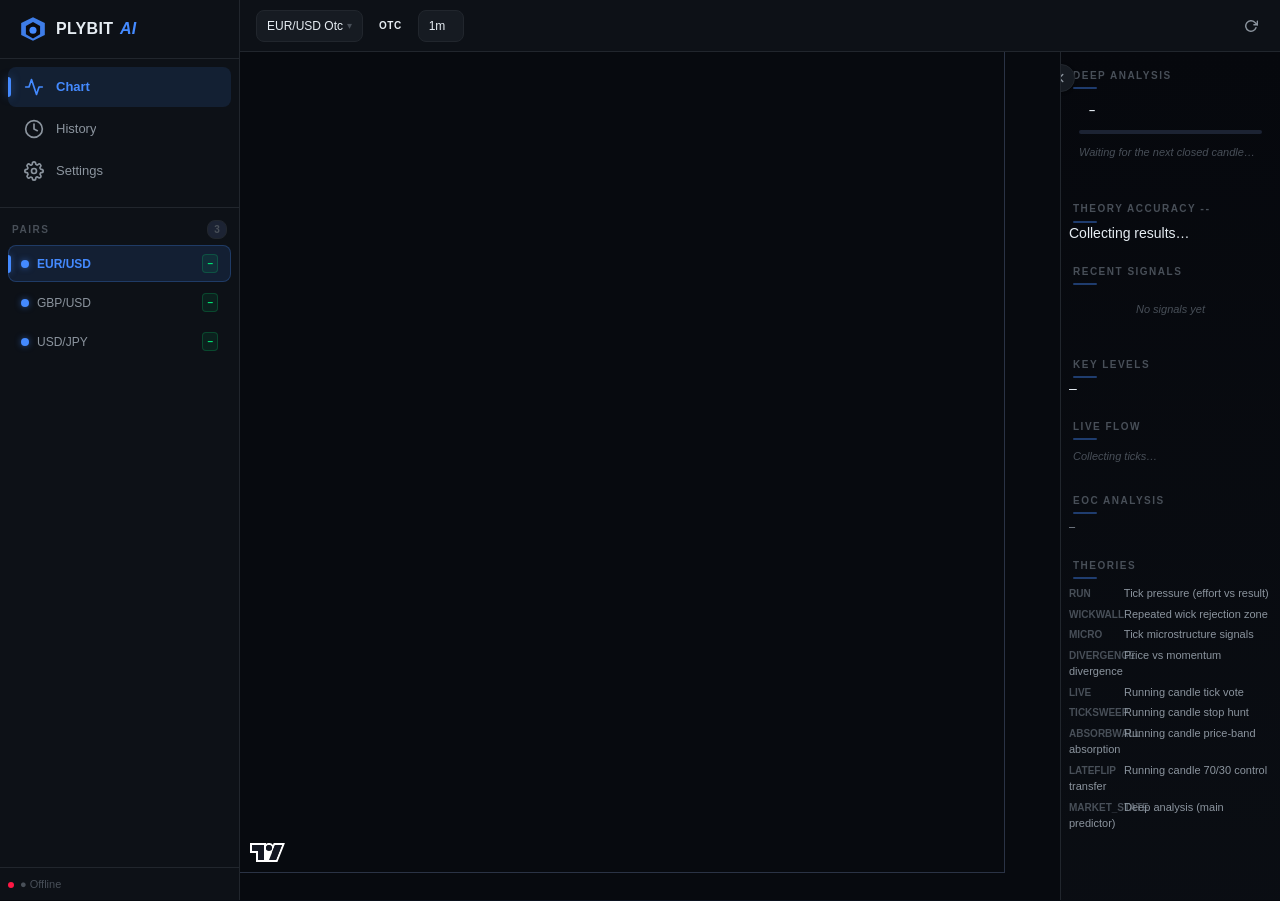
==== static/index.html @ 23d0d3b0 "Add frontend session token input — no more Railway redeploy to refresh token Operator can now paste " ====
<!DOCTYPE html>
<html lang="en">
<head>
  <meta charset="UTF-8" />
  <meta name="viewport" content="width=device-width, initial-scale=1.0, maximum-scale=1.0, user-scalable=no" />
  <title>Plybit AI — Live OTC Signals</title>
  <link rel="icon" href="data:image/svg+xml,%3Csvg xmlns='http://www.w3.org/2000/svg' viewBox='0 0 32 32'%3E%3Crect width='32' height='32' rx='6' fill='%230d1117'/%3E%3Crect x='8' y='14' width='4' height='12' fill='%2300e676'/%3E%3Cline x1='10' y1='6' x2='10' y2='14' stroke='%2300e676' stroke-width='2'/%3E%3Crect x='20' y='8' width='4' height='10' fill='%23ff1744'/%3E%3Cline x1='22' y1='4' x2='22' y2='24' stroke='%23ff1744' stroke-width='2'/%3E%3C/svg%3E" />
  <link rel="stylesheet" href="style.css" />
</head>
<body>
  <div id="app">

    <!-- ═══ SIDEBAR — Desktop navigation + pair list (≥768px) ════════════════
         On mobile (<768px) hidden, opens as drawer via #sidebar-toggle. -->
    <aside id="sidebar">
      <div class="sidebar-brand">
        <svg width="26" height="26" viewBox="0 0 22 22" fill="none">
          <polygon points="11,1 21,6 21,16 11,21 1,16 1,6" fill="#448aff" opacity="0.9"/>
          <polygon points="11,5 17,8.5 17,15.5 11,19 5,15.5 5,8.5" fill="#0a0a0f"/>
          <circle cx="11" cy="12" r="3" fill="#448aff"/>
        </svg>
        <span class="sidebar-brand-text">PLYBIT <em>AI</em></span>
      </div>

      <nav class="sidebar-nav">
        <button type="button" class="nav-item active" data-page="chart">
          <svg class="nav-icon" viewBox="0 0 24 24" fill="none" stroke="currentColor" stroke-width="2" stroke-linecap="round" stroke-linejoin="round"><polyline points="22 12 18 12 15 21 9 3 6 12 2 12"/></svg>
          <span class="nav-label">Chart</span>
        </button>
        <button type="button" class="nav-item" data-page="history">
          <svg class="nav-icon" viewBox="0 0 24 24" fill="none" stroke="currentColor" stroke-width="2" stroke-linecap="round" stroke-linejoin="round"><circle cx="12" cy="12" r="10"/><polyline points="12 6 12 12 16 14"/></svg>
          <span class="nav-label">History</span>
        </button>
        <button type="button" class="nav-item" data-page="settings">
          <svg class="nav-icon" viewBox="0 0 24 24" fill="none" stroke="currentColor" stroke-width="2" stroke-linecap="round" stroke-linejoin="round"><circle cx="12" cy="12" r="3"/><path d="M19.4 15a1.65 1.65 0 00.33 1.82l.06.06a2 2 0 010 2.83 2 2 0 01-2.83 0l-.06-.06a1.65 1.65 0 00-1.82-.33 1.65 1.65 0 00-1 1.51V21a2 2 0 01-4 0v-.09A1.65 1.65 0 009 19.4a1.65 1.65 0 00-1.82.33l-.06.06a2 2 0 01-2.83-2.83l.06-.06A1.65 1.65 0 004.68 15a1.65 1.65 0 00-1.51-1H3a2 2 0 010-4h.09A1.65 1.65 0 004.6 9a1.65 1.65 0 00-.33-1.82l-.06-.06a2 2 0 012.83-2.83l.06.06A1.65 1.65 0 009 4.68a1.65 1.65 0 001-1.51V3a2 2 0 014 0v.09a1.65 1.65 0 001 1.51 1.65 1.65 0 001.82-.33l.06-.06a2 2 0 012.83 2.83l-.06.06A1.65 1.65 0 0019.32 9a1.65 1.65 0 001.51 1H21a2 2 0 010 4h-.09a1.65 1.65 0 00-1.51 1z"/></svg>
          <span class="nav-label">Settings</span>
        </button>
      </nav>

      <!-- Pair list — always visible in sidebar (desktop) / drawer (mobile) -->
      <div class="sidebar-pairs">
        <div class="sidebar-pairs-head">
          <span class="panel-title">Pairs</span>
          <span id="sidebar-pairs-count" class="sidebar-pairs-count">–</span>
        </div>
        <div id="sidebar-pair-list" class="sidebar-pair-list">
          <div class="sidebar-pair-empty">Loading…</div>
        </div>
      </div>

      <div class="sidebar-footer">
        <div id="status" class="status disconnected">● Connecting</div>
      </div>
    </aside>

    <!-- ═══ SIDEBAR BACKDROP (mobile overlay) ═══════════════════════════════ -->
    <div id="sidebar-backdrop" class="hidden"></div>

    <!-- ═══ MAIN WRAPPER ═══════════════════════════════════════════════════ -->
    <div id="main-wrapper">

      <!-- ── Top Bar ──────────────────────────────────────────────────── -->
      <header id="topbar">
        <div class="topbar-left">
          <button type="button" id="sidebar-toggle" class="sidebar-toggle" title="Menu">
            <svg width="20" height="20" viewBox="0 0 24 24" fill="none" stroke="currentColor" stroke-width="2.5" stroke-linecap="round"><line x1="3" y1="6" x2="21" y2="6"/><line x1="3" y1="12" x2="21" y2="12"/><line x1="3" y1="18" x2="21" y2="18"/></svg>
          </button>

          <button type="button" id="pair-btn" class="ctrl-select pair-btn" title="Select trading pair">
            <span id="pair-btn-label">Loading…</span>
            <span class="pair-caret">▾</span>
          </button>
          <span id="mkt-badge" class="mkt-badge hidden"></span>

          <select id="tf-select" class="ctrl-select tf-select" title="Candle timeframe">
            <option value="30">30s</option>
            <option value="60" selected>1m</option>
            <option value="300">5m</option>
            <option value="900">15m</option>
          </select>

          <span id="regime-badge" class="regime-badge hidden"></span>
        </div>

        <div class="topbar-center">
          <!-- Live price ticker — flashes green/red on each tick -->
          <div id="live-price-ticker" class="live-price-ticker hidden">
            <span id="ticker-pair" class="ticker-pair">–</span>
            <span id="ticker-price" class="ticker-price">–</span>
          </div>
        </div>

        <div class="topbar-right">
          <div id="accuracy-wrap" class="hidden topbar-accuracy">
            <span id="accuracy-label"></span>
          </div>
          <div id="header-stats">
            <button type="button" id="refresh-btn" class="topbar-btn" title="Refresh">
              <svg width="14" height="14" viewBox="0 0 24 24" fill="none" stroke="currentColor" stroke-width="2.5" stroke-linecap="round" stroke-linejoin="round"><polyline points="23 4 23 10 17 10"/><path d="M20.49 15a9 9 0 11-2.12-9.36L23 10"/></svg>
            </button>
          </div>
        </div>
      </header>

      <!-- ═══ PAGES CONTAINER ═══════════════════════════════════════════ -->
      <div id="pages">

        <!-- ═══ CHART PAGE (default) ═════════════════════════════════════ -->
        <div id="tab-advance" class="page">
          <!-- Signal Bar — prominent top-center -->
          <div id="signal-bar" class="hidden">
            <div id="signal-badge" class="signal-badge neutral">–</div>
            <span id="runconf-badge" class="runconf-badge hidden"></span>
            <div class="signal-meta">
              <div id="signal-score">–</div>
              <div class="conf-bar-wrap"><div id="signal-conf-bar" class="conf-bar"></div></div>
              <div id="signal-conf">–</div>
            </div>
            <div id="entry-timing" class="entry-timing hidden"></div>
            <div id="running-conf" class="running-conf hidden"></div>
          </div>

          <div id="accuracy-strip" class="hidden"></div>

          <!-- Main area: chart + side panel -->
          <div id="main">
            <div id="chart-wrap">
              <!-- Big countdown — large mono digits, top-left overlay -->
              <div id="chart-countdown" class="chart-countdown hidden">–</div>
              <div id="chart"></div>
              <div id="chart-loading" class="hidden">
                <div class="loading-spinner"></div>
                <div class="loading-text">Loading chart data…</div>
              </div>
              <div id="no-data" class="hidden">
                <div class="no-data-icon">⚠</div>
                <div class="no-data-text">No live data</div>
                <div class="no-data-sub" id="no-data-sub-text">This pair isn't streaming — select an OTC pair</div>
              </div>
              <div id="fatal-error" class="hidden">
                <div class="no-data-icon">⛔</div>
                <div class="no-data-text" id="fatal-error-text">Chart failed to load</div>
                <div class="no-data-sub" id="fatal-error-sub">Retrying…</div>
              </div>
            </div>

            <!-- Side panel — floating glass card on desktop, bottom sheet on mobile -->
            <aside id="side-panel">
              <div id="side-panel-toggle" class="side-panel-toggle" title="Toggle panel">
                <svg width="14" height="14" viewBox="0 0 24 24" fill="none" stroke="currentColor" stroke-width="2.5" stroke-linecap="round"><polyline points="9 18 15 12 9 6"/></svg>
              </div>

              <div class="panel-title">Deep Analysis</div>
              <div id="mstate-card" class="mstate-card">
                <div class="mstate-head">
                  <span id="mstate-chip" class="mstate-chip">–</span>
                  <span id="mstate-bias" class="mstate-bias"></span>
                </div>
                <div class="mstate-meter-track"><div id="mstate-meter" class="mstate-meter"></div></div>
                <ul id="mstate-evidence"><li class="empty">Waiting for the next closed candle…</li></ul>
                <div id="mstate-bars" class="mstate-bars"></div>
              </div>

              <div class="panel-title panel-title-gap">Theory Accuracy <span id="winrate-overall" class="wr-overall">--</span></div>
              <ul id="theory-stats"><li class="empty">Collecting results…</li></ul>

              <!-- Signal history mini-list — last 5 signals -->
              <div class="panel-title panel-title-gap">Recent Signals</div>
              <div id="signal-history-mini" class="signal-history-mini">
                <div class="mini-empty">No signals yet</div>
              </div>

              <div class="panel-title panel-title-gap">Key Levels</div>
              <ul id="key-levels-list"><li class="empty">–</li></ul>

              <div class="panel-title panel-title-gap">Live Flow</div>
              <div id="micro-wrap" class="micro-wrap hidden">
                <div class="micro-pressure-row">
                  <span id="micro-buy-pct" class="micro-buy">B 50%</span>
                  <div class="micro-bar-track">
                    <div id="micro-bar-fill" class="micro-bar-fill micro-bar-init"></div>
                  </div>
                  <span id="micro-sell-pct" class="micro-sell">S 50%</span>
                </div>
                <div id="micro-pressure" class="micro-tag">–</div>
                <div id="micro-fight"    class="micro-tag hidden">⚡ Fight Zone</div>
                <div id="micro-trap"     class="micro-tag hidden"></div>
                <div id="micro-zigzag"   class="micro-tag hidden"></div>
                <div id="micro-last-react" class="micro-tag hidden">–</div>
                <div id="micro-round"     class="micro-tag hidden">–</div>
                <div id="micro-reaction"  class="micro-tag hidden">–</div>
                <div class="micro-phases-row">
                  <span class="micro-phase-lbl">Early</span>
                  <span id="micro-phase-0" class="micro-phase">–</span>
                  <span class="micro-phase-lbl">Mid</span>
                  <span id="micro-phase-1" class="micro-phase">–</span>
                  <span class="micro-phase-lbl">Late</span>
                  <span id="micro-phase-2" class="micro-phase">–</span>
                </div>
                <div class="micro-hold-row">
                  <span class="micro-hold-lbl">Hold zone</span>
                  <span id="micro-hold-price">–</span>
                </div>
              </div>
              <div id="micro-forming" class="micro-forming">Collecting ticks…</div>

              <div class="panel-title panel-title-gap">EOC Analysis</div>
              <div id="eoc-summary" class="eoc-summary">–</div>
              <ul id="reasons-list"></ul>

              <div class="panel-title panel-title-gap">Theories</div>
              <ul id="theory-legend">
                <li><span class="t-num">RUN</span> Tick pressure (effort vs result)</li>
                <li><span class="t-num">WICKWALL</span> Repeated wick rejection zone</li>
                <li><span class="t-num">MICRO</span> Tick microstructure signals</li>
                <li><span class="t-num">DIVERGENCE</span> Price vs momentum divergence</li>
                <li><span class="t-num">LIVE</span> Running candle tick vote</li>
                <li><span class="t-num">TICKSWEEP</span> Running candle stop hunt</li>
                <li><span class="t-num">ABSORBWALL</span> Running candle price-band absorption</li>
                <li><span class="t-num">LATEFLIP</span> Running candle 70/30 control transfer</li>
                <li><span class="t-num">MARKET_STATE</span> Deep analysis (main predictor)</li>
              </ul>
            </aside>
          </div>
        </div>

        <!-- ═══ HISTORY PAGE ═══════════════════════════════════════════════ -->
        <div id="tab-history" class="page hidden">
          <div class="page-scroll">
            <div class="history-page-head">
              <h2>Signal History</h2>
              <select id="history-pair-filter" class="ctrl-select" title="Filter by pair">
                <option value="">All pairs</option>
              </select>
              <button type="button" id="history-refresh" class="history-btn">↻ Refresh</button>
            </div>
            <div id="history-body">
              <table id="history-table">
                <thead>
                  <tr>
                    <th>Time</th>
                    <th>Pair</th>
                    <th>Signal</th>
                    <th>Strength</th>
                    <th>Result</th>
                    <th>Why</th>
                  </tr>
                </thead>
                <tbody id="history-rows">
                  <tr><td colspan="6" class="history-empty">Loading…</td></tr>
                </tbody>
              </table>
            </div>
          </div>
        </div>

        <!-- ═══ SETTINGS PAGE ══════════════════════════════════════════════ -->
        <div id="tab-settings" class="page hidden">
          <div class="page-scroll">

            <!-- Quotex Connection — paste SSID token here -->
            <div class="info-card token-card">
              <h2>Quotex Connection</h2>
              <div class="token-status-row">
                <span class="token-status-label">Status</span>
                <span id="token-status-badge" class="token-status-badge disconnected">● Disconnected</span>
                <span id="token-source-label" class="token-source-label"></span>
              </div>
              <form id="token-form" autocomplete="off">
                <label class="token-input-label" for="token-input">
                  Session Token (SSID)
                </label>
                <textarea
                  id="token-input"
                  class="settings-input token-input"
                  placeholder="Paste your Quotex SSID cookie here…"
                  rows="3"
                  autocomplete="off"
                  spellcheck="false"></textarea>
                <div class="token-actions">
                  <button type="submit" class="history-btn token-submit-btn">Connect</button>
                  <button type="button" id="token-clear-btn" class="history-btn token-clear-btn">Clear</button>
                </div>
                <div id="token-msg" class="pw-msg"></div>
              </form>
              <details class="token-help">
                <summary>How to get your SSID token</summary>
                <ol>
                  <li>Open <a href="https://qxbroker.com/en/sign-in" target="_blank" rel="noopener">qxbroker.com/en/sign-in</a> in Chrome or Firefox</li>
                  <li>Log in with your Quotex email + password</li>
                  <li>Once on the trading dashboard, press <kbd>F12</kbd> to open DevTools</li>
                  <li>Go to <b>Application</b> → <b>Storage</b> → <b>Cookies</b> → <code>https://qxbroker.com</code></li>
                  <li>Find the cookie named <code>session</code> (or <code>ssid</code>)</li>
                  <li>Copy its <b>Value</b> — a long string starting with <code>eyJ…</code></li>
                  <li>Paste it above and click <b>Connect</b></li>
                </ol>
                <p class="plan-note">The token is stored in-memory only and cleared on server restart. It takes priority over the QX_TOKEN env var.</p>
              </details>
            </div>

            <div class="info-card">
              <h2>Performance</h2>
              <div class="settings-row">
                <span>Win rate (this pair / timeframe)</span>
                <span id="winrate">--</span>
              </div>
            </div>

            <div class="info-card">
              <h2>Preferences</h2>
              <label class="pref-row">
                <span>Signal popup on candle close</span>
                <input type="checkbox" id="pref-popup" />
              </label>
              <label class="pref-row">
                <span>Key level lines on chart</span>
                <input type="checkbox" id="pref-klines" />
              </label>
              <label class="pref-row">
                <span>Wick-wall lines on chart</span>
                <input type="checkbox" id="pref-wwalls" />
              </label>
              <label class="pref-row">
                <span>Prediction ghost candle</span>
                <input type="checkbox" id="pref-ghost" />
              </label>
            </div>

            <div class="info-card">
              <h2>Legal</h2>
              <details class="legal-details">
                <summary>Terms of Use</summary>
                <p>Plybit AI provides educational market analysis only. Nothing in
                  this app is financial advice, an inducement to trade, or a
                  guarantee of any outcome. You are solely responsible for any
                  trading decision you make.</p>
              </details>
              <details class="legal-details">
                <summary>Privacy</summary>
                <p>This is a public dashboard — no signup, no login, no personal
                  data collected. Anonymous signal history is kept for analytics
                  only.</p>
              </details>
              <details class="legal-details">
                <summary>Risk Disclaimer</summary>
                <p>Binary options trading carries a high risk of losing your entire
                  stake. This app's own measurements show no strategy achieves a
                  reliable edge on OTC feeds. Regulators (e.g. the US CFTC) warn
                  that binary platforms can overstate returns. Never trade money
                  you cannot afford to lose.</p>
              </details>
            </div>

            <div class="info-card">
              <h2>About</h2>
              <p>Plybit AI — live OTC price-action signal dashboard.</p>
              <p class="plan-note">© 2026 Plybit AI. All rights reserved.</p>
            </div>
          </div>
        </div>

      </div><!-- #pages -->
    </div><!-- #main-wrapper -->

    <!-- ═══ BOTTOM TABS — Mobile navigation (<768px) ═══════════════════════ -->
    <nav id="bottom-tabs">
      <button type="button" class="tab-btn active" data-tab="chart">
        <svg class="tab-icon" viewBox="0 0 24 24" fill="none" stroke="currentColor" stroke-width="2" stroke-linecap="round" stroke-linejoin="round"><polyline points="22 12 18 12 15 21 9 3 6 12 2 12"/></svg>
        <span class="tab-btn-label">Chart</span>
      </button>
      <button type="button" class="tab-btn" data-tab="history">
        <svg class="tab-icon" viewBox="0 0 24 24" fill="none" stroke="currentColor" stroke-width="2" stroke-linecap="round" stroke-linejoin="round"><circle cx="12" cy="12" r="10"/><polyline points="12 6 12 12 16 14"/></svg>
        <span class="tab-btn-label">History</span>
      </button>
      <button type="button" class="tab-btn" data-tab="settings">
        <svg class="tab-icon" viewBox="0 0 24 24" fill="none" stroke="currentColor" stroke-width="2" stroke-linecap="round" stroke-linejoin="round"><circle cx="12" cy="12" r="3"/><path d="M19.4 15a1.65 1.65 0 00.33 1.82l.06.06a2 2 0 010 2.83 2 2 0 01-2.83 0l-.06-.06a1.65 1.65 0 00-1.82-.33 1.65 1.65 0 00-1 1.51V21a2 2 0 01-4 0v-.09A1.65 1.65 0 009 19.4a1.65 1.65 0 00-1.82.33l-.06.06a2 2 0 01-2.83-2.83l.06-.06A1.65 1.65 0 004.68 15a1.65 1.65 0 00-1.51-1H3a2 2 0 010-4h.09A1.65 1.65 0 004.6 9a1.65 1.65 0 00-.33-1.82l-.06-.06a2 2 0 012.83-2.83l.06.06A1.65 1.65 0 009 4.68a1.65 1.65 0 001-1.51V3a2 2 0 014 0v.09a1.65 1.65 0 001 1.51 1.65 1.65 0 001.82-.33l.06-.06a2 2 0 012.83 2.83l-.06.06A1.65 1.65 0 0019.32 9a1.65 1.65 0 001.51 1H21a2 2 0 010 4h-.09a1.65 1.65 0 00-1.51 1z"/></svg>
        <span class="tab-btn-label">Settings</span>
      </button>
    </nav>

    <!-- ═══ OVERLAYS ═══════════════════════════════════════════════════════ -->

    <!-- Pair picker dropdown -->
    <div id="pair-panel" class="pair-panel hidden">
      <div class="pair-panel-search">
        <span class="pair-panel-search-icon">⌕</span>
        <input type="text" id="pair-search" placeholder="Search pair…" autocomplete="off" spellcheck="false" />
      </div>
      <ul id="pair-list" class="pair-list"></ul>
    </div>

    <!-- Signal popup -->
    <div id="signal-popup" class="signal-popup hidden">
      <div id="signal-popup-badge" class="signal-badge neutral">–</div>
      <div id="signal-popup-meta" class="signals-last-meta">–</div>
      <button type="button" id="signal-popup-close" class="history-btn">✕</button>
    </div>

  </div><!-- #app -->

  <script src="lightweight-charts.standalone.production.js"></script>
  <script src="nav.js"></script>
  <script src="chart.js"></script>
</body>
</html>
---- static/style.css ----
/* ═══════════════════════════════════════════════════════════════════════════════
   Plybit AI — Dark-Theme Binary Options Trading Signal Dashboard
   style.css  |  Production build
   ═══════════════════════════════════════════════════════════════════════════════ */

/* ── 1. CSS Custom Properties ───────────────────────────────────────────────── */

:root {
  /* Core palette */
  --bg:       #06080d;
  --bg2:      #0d1117;
  --bg3:      #161b22;
  --bg4:      #1c2333;
  --border:   #21262d;
  --border-hover: #30363d;
  --text:     #e6edf3;
  --text2:    #8b949e;
  --text3:    #484f58;

  /* Accent palette */
  --green:    #00e676;
  --red:      #ff1744;
  --blue:     #448aff;
  --yellow:   #ffd740;
  --violet:   #8b5cf6;

  /* Layout dimensions */
  --sidebar-w:   240px;
  --topbar-h:    52px;
  --bottomtab-h: 60px;

  /* Border radii */
  --r:     10px;
  --r-lg:  14px;
  --r-xl:  20px;

  /* Glass / shadow system */
  --glass:            rgba(13, 17, 23, 0.85);
  --shadow-sm:        0 1px 3px rgba(0, 0, 0, 0.4);
  --shadow-md:        0 4px 12px rgba(0, 0, 0, 0.4);
  --shadow-lg:        0 8px 32px rgba(0, 0, 0, 0.5);
  --shadow-glow-green: 0 0 20px rgba(0, 230, 118, 0.2);
  --shadow-glow-red:   0 0 20px rgba(255, 23, 68, 0.2);
  --shadow-glow-blue:  0 0 20px rgba(68, 138, 255, 0.2);

  /* ── NEW: Animation & motion system ── */
  --ease-out-expo: cubic-bezier(0.16, 1, 0.3, 1);
  --ease-spring:   cubic-bezier(0.34, 1.56, 0.64, 1);
  --duration-fast: 0.15s;
  --duration-normal: 0.25s;
  --duration-slow: 0.4s;

  /* ── NEW: Enhanced shadow / glow system ── */
  --shadow-card:       0 2px 8px rgba(0, 0, 0, 0.3), 0 0 1px rgba(255, 255, 255, 0.03);
  --shadow-card-hover: 0 8px 24px rgba(0, 0, 0, 0.4), 0 0 0 1px rgba(255, 255, 255, 0.04);
  --shadow-topbar:     0 1px 12px rgba(0, 0, 0, 0.3), 0 0 0 1px rgba(255, 255, 255, 0.02);
  --glow-green-soft:   0 0 20px rgba(0, 230, 118, 0.15);
  --glow-red-soft:     0 0 20px rgba(255, 23, 68, 0.15);
  --glow-blue-soft:    0 0 20px rgba(68, 138, 255, 0.15);

  /* ── NEW: Card gradient system ── */
  --card-grad: linear-gradient(145deg, rgba(22, 27, 34, 0.9) 0%, rgba(13, 17, 23, 0.95) 100%);
  --card-grad-hover: linear-gradient(145deg, rgba(28, 35, 51, 0.95) 0%, rgba(22, 27, 34, 0.98) 100%);
}

/* ── 2. Reset & Base ────────────────────────────────────────────────────────── */

*, *::before, *::after {
  margin: 0;
  padding: 0;
  box-sizing: border-box;
}

html, body {
  height: 100%;
  overflow: hidden;
  font-family: -apple-system, BlinkMacSystemFont, 'Segoe UI', Roboto,
               'Helvetica Neue', Arial, sans-serif;
  font-size: 14px;
  line-height: 1.5;
  color: var(--text);
  background: var(--bg);
  -webkit-font-smoothing: antialiased;
  -moz-osx-font-smoothing: grayscale;
}

a { color: var(--blue); text-decoration: none; }
a:hover { text-decoration: underline; }

button { font: inherit; }
select { font: inherit; }

img { max-width: 100%; display: block; }

/* Global .hidden utility — any element toggled by JS via classList.add('hidden')
   gets display:none. Replaces the per-element .hidden rules that previously
   scattered this file (and avoids future regressions where a new toggled
   element forgets its own .hidden rule). */
.hidden { display: none !important; }

/* ── 3. Scrollbar Styling ───────────────────────────────────────────────────── */

::-webkit-scrollbar {
  width: 6px;
  height: 6px;
}
::-webkit-scrollbar-track {
  background: var(--bg);
}
::-webkit-scrollbar-thumb {
  background: var(--border-hover);
  border-radius: 3px;
}
::-webkit-scrollbar-thumb:hover {
  background: var(--text3);
}

/* Firefox */
* {
  scrollbar-width: thin;
  scrollbar-color: var(--border-hover) var(--bg);
}

/* ── 4. App Shell ───────────────────────────────────────────────────────────── */

#app {
  display: flex;
  flex-direction: row;
  height: 100vh;
  width: 100vw;
  overflow: hidden;
  background: var(--bg);
}

/* ── 5. Sidebar ─────────────────────────────────────────────────────────────── */

#sidebar {
  position: fixed;
  top: 0;
  left: 0;
  bottom: 0;
  width: var(--sidebar-w);
  background: var(--bg2);
  border-right: 1px solid var(--border);
  display: flex;
  flex-direction: column;
  z-index: 45;
  transform: translateX(-100%);
  transition: transform 0.25s ease;
}

#sidebar.open {
  transform: translateX(0);
}

/* Desktop — always visible, pushes layout */
@media (min-width: 768px) {
  #sidebar {
    position: relative;
    transform: translateX(0);
    flex-shrink: 0;
  }
}

/* ── 5a. Sidebar Brand ──────────────────────────────────────────────────────── */

.sidebar-brand {
  display: flex;
  align-items: center;
  gap: 10px;
  padding: 16px 20px;
  border-bottom: 1px solid var(--border);
}

.sidebar-brand svg {
  width: 26px;
  height: 26px;
  flex-shrink: 0;
}

.sidebar-brand span,
.sidebar-brand-text {
  font-size: 16px;
  font-weight: 700;
  color: var(--text);
  letter-spacing: 0.3px;
  white-space: nowrap;
}

/* The "AI" suffix in the brand is styled as an italic accent. */
.sidebar-brand-text em {
  font-style: italic;
  font-weight: 700;
  color: var(--blue);
  margin-left: 2px;
}

/* ── 5b. Sidebar Navigation ─────────────────────────────────────────────────── */

.sidebar-nav {
  display: flex;
  flex-direction: column;
  gap: 2px;
  padding: 8px;
  list-style: none;
  position: relative;
}

/* ── NEW: Sidebar sliding active indicator ── */
.sidebar-nav::before {
  content: '';
  position: absolute;
  left: 8px;
  width: calc(100% - 16px);
  height: 40px;
  background: rgba(68, 138, 255, 0.1);
  border-radius: 8px;
  transition: top var(--duration-normal) var(--ease-out-expo);
  pointer-events: none;
  box-shadow: inset 0 0 0 1px rgba(68, 138, 255, 0.08), 0 0 12px rgba(68, 138, 255, 0.06);
  z-index: 0;
  top: 8px;
  opacity: 0;
}

.sidebar-nav.has-active::before {
  opacity: 1;
}

/* ── 5c. Nav Item ───────────────────────────────────────────────────────────── */

.nav-item {
  display: flex;
  align-items: center;
  gap: 12px;
  padding: 10px 16px;
  border-radius: 8px;
  color: var(--text2);
  cursor: pointer;
  transition: all 0.2s ease;
  user-select: none;
  border: none;
  background: none;
  width: 100%;
  text-align: left;
  font-size: 13px;
  line-height: 1.4;
  position: relative;
  z-index: 1;
}

.nav-item:hover {
  background: rgba(255, 255, 255, 0.05);
  color: var(--text);
}

.nav-item.active {
  background: rgba(68, 138, 255, 0.12);
  color: var(--blue);
  font-weight: 600;
}

/* NEW: Premium active glow on sidebar nav */
.nav-item.active::after {
  content: '';
  position: absolute;
  left: 0;
  top: 50%;
  transform: translateY(-50%);
  width: 3px;
  height: 20px;
  background: var(--blue);
  border-radius: 0 3px 3px 0;
  box-shadow: 0 0 8px rgba(68, 138, 255, 0.5);
  animation: navIndicatorIn 0.3s var(--ease-spring) forwards;
}

@keyframes navIndicatorIn {
  from { height: 0; opacity: 0; }
  to   { height: 20px; opacity: 1; }
}

.nav-item .nav-icon {
  width: 20px;
  height: 20px;
  flex-shrink: 0;
  transition: transform var(--duration-fast) ease;
}

.nav-item:hover .nav-icon {
  transform: scale(1.1);
}

.nav-item .nav-label {
  font-size: 13px;
  white-space: nowrap;
  overflow: hidden;
  text-overflow: ellipsis;
}

/* ── 5d. Sidebar Footer ─────────────────────────────────────────────────────── */

.sidebar-footer {
  margin-top: auto;
  padding: 8px;
  border-top: 1px solid var(--border);
}

.sidebar-status {
  padding: 12px 16px;
}

#status {
  font-size: 11px;
  color: var(--text3);
  line-height: 1.5;
}

/* ── NEW: Connection status breathing animation ──
   chart.js sets `el.className = 'status ' + cls` where cls is one of
   "connected" / "connecting" / "disconnected" — so the #status div ends up
   with two classes (e.g. "status connected"). We support BOTH that
   space-separated form AND the legacy hyphenated form (.status-connected)
   in case anything else still uses it. */
.status-connected,
.status-connecting,
.status-disconnected,
.status.connected,
.status.connecting,
.status.disconnected,
#status.connected,
#status.connecting,
#status.disconnected {
  transition: color var(--duration-normal) ease;
}

.status-connected::before,
.status.connected::before,
#status.connected::before {
  content: '';
  display: inline-block;
  width: 6px;
  height: 6px;
  border-radius: 50%;
  background: var(--green);
  margin-right: 6px;
  vertical-align: middle;
  animation: breatheGreen 2.5s ease-in-out infinite;
}

.status-connecting::before,
.status.connecting::before,
#status.connecting::before {
  content: '';
  display: inline-block;
  width: 6px;
  height: 6px;
  border-radius: 50%;
  background: var(--yellow);
  margin-right: 6px;
  vertical-align: middle;
  animation: breatheYellow 1.5s ease-in-out infinite;
}

.status-disconnected::before,
.status.disconnected::before,
#status.disconnected::before {
  content: '';
  display: inline-block;
  width: 6px;
  height: 6px;
  border-radius: 50%;
  background: var(--red);
  margin-right: 6px;
  vertical-align: middle;
}

@keyframes breatheGreen {
  0%, 100% { opacity: 1; box-shadow: 0 0 4px rgba(0, 230, 118, 0.4); }
  50%      { opacity: 0.6; box-shadow: 0 0 8px rgba(0, 230, 118, 0.7); }
}

@keyframes breatheYellow {
  0%, 100% { opacity: 1; box-shadow: 0 0 4px rgba(255, 215, 64, 0.4); }
  50%      { opacity: 0.5; box-shadow: 0 0 8px rgba(255, 215, 64, 0.7); }
}

/* ── 6. Main Wrapper ────────────────────────────────────────────────────────── */

#main-wrapper {
  flex: 1;
  display: flex;
  flex-direction: column;
  min-width: 0;
  min-height: 0;
  overflow: hidden;
}

/* Desktop offset for sidebar */
@media (min-width: 768px) {
  #main-wrapper {
    margin-left: 0; /* sidebar is in flow */
  }
}

/* NEW: Desktop max-width container with breathing room */
@media (min-width: 1400px) {
  #main-wrapper {
    margin-right: auto;
  }
}

/* ── 7. Topbar ──────────────────────────────────────────────────────────────── */

#topbar {
  height: var(--topbar-h);
  background: var(--bg2);
  border-bottom: 1px solid var(--border);
  display: flex;
  flex-direction: row;
  align-items: center;
  justify-content: space-between;
  padding: 0 16px;
  flex-shrink: 0;
  z-index: 10;
}

/* NEW: Topbar depth shadow for visual separation */
#topbar::after {
  content: '';
  position: absolute;
  bottom: -1px;
  left: 0;
  right: 0;
  height: 1px;
  background: linear-gradient(90deg, transparent, rgba(68, 138, 255, 0.08), transparent);
  pointer-events: none;
}

.topbar-left,
.topbar-right {
  display: flex;
  flex-direction: row;
  align-items: center;
  gap: 8px;
  flex-shrink: 0;
}

/* NEW: Topbar center — sits between the left controls (pair/timeframe) and
   right stats (refresh). Holds the live price ticker, centered on the screen. */
.topbar-center {
  flex: 1;
  display: flex;
  align-items: center;
  justify-content: center;
  gap: 8px;
  min-width: 0;
  overflow: hidden;
}

/* ── 7a. Sidebar Toggle (hamburger, mobile only) ────────────────────────────── */

#sidebar-toggle,
.sidebar-toggle {
  display: flex;
  background: none;
  border: none;
  color: var(--text2);
  cursor: pointer;
  padding: 6px;
  border-radius: 6px;
  transition: all 0.15s ease;
  align-items: center;
  justify-content: center;
}

#sidebar-toggle:hover {
  color: var(--text);
  background: rgba(255, 255, 255, 0.05);
}

@media (min-width: 768px) {
  #sidebar-toggle {
    display: none;
  }
}

/* ── 7b. Controls (pair, timeframe, badges) ─────────────────────────────────── */

#controls {
  display: flex;
  align-items: center;
  gap: 6px;
}

.topbar-btn {
  display: flex;
  align-items: center;
  gap: 4px;
  background: var(--bg3);
  border: 1px solid var(--border);
  color: var(--text2);
  padding: 6px 10px;
  border-radius: 8px;
  cursor: pointer;
  font-size: 12px;
  transition: all 0.15s ease;
  white-space: nowrap;
}

.topbar-btn:hover {
  border-color: var(--blue);
  color: var(--blue);
  background: rgba(68, 138, 255, 0.08);
}

/* NEW: Button press micro-interaction */
.topbar-btn:active {
  transform: scale(0.97);
  transition-duration: 0.05s;
}

.topbar-btn svg {
  flex-shrink: 0;
}

/* ── 7c. Pair Selector & Timeframe Controls ───────────────────────────────────
   .tf-select is the timeframe dropdown (#tf-select in HTML); .ctrl-select is
   the generic styled-dropdown class used by both the pair selector and the
   history-page pair filter. Both share the same look. */

.ctrl-select,
.tf-select {
  background: var(--bg3);
  border: 1px solid var(--border);
  color: var(--text);
  padding: 6px 10px;
  border-radius: 8px;
  font-size: 12px;
  cursor: pointer;
  outline: none;
  transition: border-color 0.15s ease;
  flex-shrink: 0;
  -webkit-appearance: none;
  -moz-appearance: none;
  appearance: none;
}

.ctrl-select:hover,
.tf-select:hover {
  border-color: var(--border-hover);
}

.ctrl-select:focus,
.tf-select:focus {
  border-color: var(--blue);
}

/* NEW: Smooth select focus glow transition */
.ctrl-select:focus,
.tf-select:focus {
  border-color: var(--blue);
  box-shadow: 0 0 0 2px rgba(68, 138, 255, 0.15);
  transition: border-color var(--duration-normal) ease, box-shadow var(--duration-normal) ease;
}

.pair-btn {
  display: flex;
  align-items: center;
  gap: 4px;
  cursor: pointer;
}

.pair-caret {
  font-size: 10px;
  color: var(--text3);
}

/* ── 7d. Topbar Accuracy ────────────────────────────────────────────────────── */

#accuracy-wrap {
  display: flex;
  align-items: center;
  gap: 6px;
  font-size: 12px;
  color: var(--text2);
  white-space: nowrap;
  flex-shrink: 0;
}

.topbar-accuracy {
  display: flex;
  align-items: center;
  gap: 6px;
  font-size: 12px;
  color: var(--text2);
  white-space: nowrap;
  flex-shrink: 0;
}

/* ── 7e. Header Stats (refresh, history, settings buttons) ──────────────────── */

#header-stats {
  display: flex;
  align-items: center;
  gap: 4px;
}

#header-stats button {
  background: none;
  border: none;
  color: var(--text2);
  cursor: pointer;
  padding: 6px;
  border-radius: 6px;
  transition: all 0.15s ease;
  display: flex;
  align-items: center;
  justify-content: center;
}

#header-stats button:hover {
  color: var(--text);
  background: rgba(255, 255, 255, 0.05);
}

/* NEW: Press scale on header stat buttons */
#header-stats button:active {
  transform: scale(0.92);
  transition-duration: 0.05s;
}

/* ── 8. Pages Container ─────────────────────────────────────────────────────── */

#pages {
  flex: 1;
  min-height: 0;
  position: relative;
  overflow: hidden;
}

.page {
  position: absolute;
  inset: 0;
  overflow: hidden;
}

.page.hidden {
  display: none !important;
}

.page-enter {
  animation: pageSlideIn 0.25s ease-out;
}

@keyframes pageSlideIn {
  from { opacity: 0; transform: translateY(8px); }
  to   { opacity: 1; transform: translateY(0); }
}

/* NEW: Enhanced page transition system — fade + slide with slight scale */
.page {
  opacity: 0;
  transform: translateY(6px) scale(0.995);
}

.page.page-active {
  opacity: 1;
  transform: translateY(0) scale(1);
  transition: opacity var(--duration-normal) var(--ease-out-expo),
              transform var(--duration-normal) var(--ease-out-expo);
}

/* Override for .page-enter animation class (JS-triggered) */
.page-enter {
  animation: fadeSlideInEnhanced 0.35s var(--ease-out-expo) forwards;
}

@keyframes fadeSlideInEnhanced {
  from {
    opacity: 0;
    transform: translateY(12px) scale(0.99);
    filter: blur(2px);
  }
  to {
    opacity: 1;
    transform: translateY(0) scale(1);
    filter: blur(0);
  }
}

.page-scroll {
  height: 100%;
  overflow-y: auto;
  padding: 16px;
  scroll-behavior: smooth;
}

/* Chart page uses its own flex layout, no .page-scroll wrapper */
#tab-advance {
  display: flex;
  flex-direction: column;
  height: 100%;
}

/* ── 9. Chart Page Layout ───────────────────────────────────────────────────── */

/* Signal bar — flex-shrink 0, glass card */
#signal-bar {
  flex-shrink: 0;
  display: flex;
  align-items: center;
  gap: 12px;
  padding: 10px 16px;
  margin: 0 8px 6px;
  background: var(--glass);
  backdrop-filter: blur(16px);
  -webkit-backdrop-filter: blur(16px);
  border: 1px solid var(--border);
  border-radius: var(--r);
  flex-wrap: wrap;
}

/* NEW: Signal bar subtle gradient overlay */
#signal-bar {
  background: linear-gradient(135deg, rgba(13, 17, 23, 0.9) 0%, rgba(22, 27, 34, 0.85) 100%);
}

.signal-meta {
  flex: 1;
  display: flex;
  align-items: center;
  gap: 10px;
  min-width: 0;
}

#signal-score {
  font-weight: 700;
  font-size: 16px;
  font-variant-numeric: tabular-nums;
}

.conf-bar-wrap {
  width: 80px;
  height: 6px;
  background: var(--bg4);
  border-radius: 3px;
  overflow: hidden;
  flex-shrink: 0;
}

.conf-bar {
  height: 100%;
  border-radius: 3px;
  transition: width 0.4s ease;
}

/* NEW: Conf bar smooth glow transition */
.conf-bar {
  transition: width 0.6s var(--ease-out-expo);
  position: relative;
}

.conf-bar::after {
  content: '';
  position: absolute;
  right: 0;
  top: -1px;
  bottom: -1px;
  width: 4px;
  border-radius: 0 3px 3px 0;
  background: inherit;
  filter: brightness(1.4);
  opacity: 0.7;
}

/* Accuracy strip */
#accuracy-strip {
  display: flex;
  gap: 4px;
  padding: 6px 8px;
  margin: 0 8px 4px;
  flex-shrink: 0;
  overflow-x: auto;
}

.acc-dot {
  width: 22px;
  height: 22px;
  border-radius: 50%;
  display: flex;
  align-items: center;
  justify-content: center;
  font-size: 10px;
  font-weight: 700;
  flex-shrink: 0;
}

.acc-dot.correct {
  background: rgba(0, 230, 118, 0.15);
  color: var(--green);
}

.acc-dot.wrong {
  background: rgba(255, 23, 68, 0.15);
  color: var(--red);
}

.acc-dot.draw {
  background: rgba(255, 215, 64, 0.15);
  color: var(--yellow);
}

/* NEW: Acc dot entrance animation */
.acc-dot {
  animation: accDotIn 0.3s var(--ease-spring) forwards;
  opacity: 0;
}

@keyframes accDotIn {
  from { transform: scale(0); opacity: 0; }
  to   { transform: scale(1); opacity: 1; }
}

/* Main chart + side panel row */
#main {
  flex: 1;
  display: flex;
  min-height: 0;
  overflow: hidden;
}

#chart-wrap {
  flex: 1;
  min-width: 0;
  position: relative;
}

#chart {
  width: 100%;
  height: 100%;
}

/* Chart countdown overlay — LARGE glassmorphism digits, top-left of #chart-wrap.
   Upgraded from a small 12px pill to a prominent 28px mono readout so traders
   can read the seconds-to-candle-close from across the room. */
#chart-countdown,
.chart-countdown {
  position: absolute;
  top: 12px;
  left: 12px;
  z-index: 10;
  background: rgba(6, 8, 13, 0.8);
  backdrop-filter: blur(10px);
  -webkit-backdrop-filter: blur(10px);
  border: 1px solid var(--border);
  border-radius: 10px;
  padding: 8px 14px;
  color: #fff;
  font-family: 'SF Mono', 'JetBrains Mono', 'Menlo', 'Consolas', monospace;
  font-size: 28px;
  font-weight: 700;
  font-variant-numeric: tabular-nums;
  letter-spacing: 0.5px;
  line-height: 1;
  text-shadow: 0 0 12px rgba(0, 0, 0, 0.6);
  box-shadow: var(--shadow-md);
  user-select: none;
  pointer-events: none;
}

#chart-countdown.warn,
.chart-countdown.warn {
  color: var(--yellow);
  text-shadow: 0 0 12px rgba(255, 215, 64, 0.4);
}

#chart-countdown.danger,
.chart-countdown.danger {
  color: var(--red);
  text-shadow: 0 0 16px rgba(255, 23, 68, 0.5);
  animation: countdownPulse 0.8s ease-in-out infinite;
}

/* Pulse: scale + subtle opacity. The old opacity-only pulse was too subtle
   for the larger font. Scale draws the eye without being distracting. */
@keyframes countdownPulse {
  0%, 100% { transform: scale(1);    opacity: 1; }
  50%      { transform: scale(1.05); opacity: 0.85; }
}

/* ── 10. Side Panel ─────────────────────────────────────────────────────────── */

#side-panel {
  width: 220px;
  flex-shrink: 0;
  overflow-y: auto;
  padding: 8px;
  border-left: 1px solid var(--border);
  background: var(--bg);
}

@media (max-width: 899px) {
  #side-panel {
    display: none;
  }
}

/* NEW: Side panel subtle gradient background */
#side-panel {
  background: linear-gradient(180deg, var(--bg) 0%, rgba(13, 17, 23, 0.6) 100%);
}

.panel-title {
  font-size: 11px;
  text-transform: uppercase;
  letter-spacing: 1px;
  color: var(--text3);
  padding: 8px 4px 4px;
  font-weight: 700;
}

/* NEW: Section titles premium feel */
.panel-title {
  letter-spacing: 1.5px;
  font-size: 10px;
  color: var(--text3);
  position: relative;
  padding-bottom: 6px;
}

.panel-title::after {
  content: '';
  position: absolute;
  left: 4px;
  bottom: 0;
  width: 24px;
  height: 2px;
  background: var(--blue);
  border-radius: 1px;
  opacity: 0.4;
}

.panel-title-gap {
  margin-top: 12px;
}

/* Theory stats list */
#theory-stats {
  list-style: none;
  display: flex;
  flex-direction: column;
  gap: 3px;
}

.theory-stat {
  display: flex;
  align-items: center;
  gap: 6px;
  font-size: 11px;
  padding: 4px 8px;
  border-radius: 4px;
  border-left: 2px solid var(--border);
}

/* NEW: Theory stat hover interaction */
.theory-stat {
  transition: background var(--duration-fast) ease, border-color var(--duration-fast) ease;
}

.theory-stat:hover {
  background: rgba(255, 255, 255, 0.02);
}

.ts-code {
  font-weight: 700;
  min-width: 44px;
  color: var(--text2);
}

.ts-rate {
  font-weight: 700;
  min-width: 42px;
  font-variant-numeric: tabular-nums;
}

.ts-n {
  margin-left: auto;
  color: var(--text3);
  font-variant-numeric: tabular-nums;
}

.ts-muted {
  opacity: 0.55;
}

.ts-mute-tag {
  font-size: 8px;
  font-weight: 800;
  letter-spacing: 0.5px;
  color: var(--yellow);
  border: 1px solid rgba(255, 215, 64, 0.4);
  border-radius: 3px;
  padding: 0 3px;
  margin-left: 4px;
}

/* Key levels */
.kl-item {
  display: flex;
  justify-content: space-between;
  padding: 3px 8px;
  font-size: 11px;
}

/* NEW: Key level hover */
.kl-item {
  transition: background var(--duration-fast) ease;
  border-radius: 4px;
}

.kl-item:hover {
  background: rgba(255, 255, 255, 0.02);
}

.kl-price {
  color: var(--text2);
  font-variant-numeric: tabular-nums;
}

.kl-touch {
  color: var(--text3);
}

/* ── 11. Microstructure Panel ───────────────────────────────────────────────── */

.micro-wrap {
  padding: 8px 4px;
}

/* "Collecting ticks…" placeholder shown when the microstructure panel is
   still gathering the first tick batch. Muted, italic, low-prominence. */
.micro-forming {
  font-size: 11px;
  color: var(--text3);
  font-style: italic;
  padding: 8px 4px;
  line-height: 1.5;
}

.micro-pressure-row {
  display: flex;
  align-items: center;
  gap: 6px;
  margin-bottom: 6px;
}

.micro-buy,
.micro-sell {
  font-size: 11px;
  font-weight: 700;
  font-variant-numeric: tabular-nums;
  min-width: 40px;
}

.micro-buy {
  color: var(--green);
}

.micro-sell {
  color: var(--red);
}

.micro-bar-track {
  flex: 1;
  height: 6px;
  background: var(--bg4);
  border-radius: 3px;
  overflow: hidden;
}

.micro-bar-fill {
  height: 100%;
  border-radius: 3px;
  transition: width 0.3s ease;
  background: linear-gradient(90deg, var(--green), var(--green) 50%, var(--red) 50%, var(--red));
}

.micro-bar-init {
  width: 50%;
  background: var(--blue);
}

.micro-tag {
  font-size: 11px;
  padding: 2px 0;
  color: var(--text2);
}

.micro-phases-row {
  display: flex;
  gap: 6px;
  margin-top: 6px;
  font-size: 11px;
}

.micro-phase-lbl {
  color: var(--text3);
}

.micro-phase {
  font-weight: 600;
  font-variant-numeric: tabular-nums;
}

.micro-hold-row {
  display: flex;
  justify-content: space-between;
  margin-top: 6px;
  font-size: 11px;
}

.micro-hold-lbl {
  color: var(--text3);
}

/* ── 12. Market State (mstate) ──────────────────────────────────────────────── */

.mstate-card {
  padding: 10px;
}

.mstate-head {
  display: flex;
  align-items: center;
  gap: 8px;
  margin-bottom: 8px;
}

.mstate-chip {
  display: inline-block;
  padding: 3px 10px;
  border-radius: 12px;
  font-size: 11px;
  font-weight: 700;
  text-transform: uppercase;
  letter-spacing: 0.5px;
}

/* NEW: Mstate chip subtle glow */
.mstate-chip {
  transition: box-shadow var(--duration-normal) ease, background var(--duration-normal) ease;
}

.mstate-bias {
  font-size: 12px;
  font-weight: 600;
}

.mstate-meter-track {
  height: 4px;
  background: var(--bg4);
  border-radius: 2px;
  overflow: hidden;
  margin-bottom: 8px;
}

.mstate-meter {
  height: 100%;
  border-radius: 2px;
  transition: width 0.4s ease;
}

/* NEW: Smoother meter with gradient */
.mstate-meter {
  transition: width 0.6s var(--ease-out-expo);
}

/* In the HTML, the evidence ul uses id="mstate-evidence" with no class — so we
   target both #id and .class to be safe. */
#mstate-evidence,
.mstate-evidence {
  list-style: none;
  font-size: 11px;
  color: var(--text2);
}

#mstate-evidence li,
.mstate-evidence li {
  padding: 2px 0;
}

#mstate-evidence .empty,
.mstate-evidence .empty {
  color: var(--text3);
  font-style: italic;
}

/* Auxiliary bars container inside the mstate card (used by chart.js to render
   small inline bar visualizations). Each child is a flex row. */
.mstate-bars {
  display: flex;
  flex-direction: column;
  gap: 4px;
  margin-top: 8px;
  font-size: 11px;
  color: var(--text2);
}

/* ── 13. Signal Badge (reusable) ────────────────────────────────────────────── */

.signal-badge {
  display: inline-flex;
  align-items: center;
  padding: 6px 16px;
  border-radius: 20px;
  font-weight: 700;
  font-size: 14px;
  letter-spacing: 1px;
}

.signal-badge.call {
  background: rgba(0, 230, 118, 0.15);
  color: var(--green);
  box-shadow: var(--shadow-glow-green);
}

.signal-badge.put {
  background: rgba(255, 23, 68, 0.15);
  color: var(--red);
  box-shadow: var(--shadow-glow-red);
}

.signal-badge.neutral {
  background: rgba(139, 148, 158, 0.1);
  color: var(--text3);
}

/* NEW: Signal badge pulse animation when signal changes */
.signal-badge.call,
.signal-badge.put {
  animation: signalPulseCall 0.6s var(--ease-spring) forwards;
}

.signal-badge.put {
  animation-name: signalPulsePut;
}

@keyframes signalPulseCall {
  0%   { transform: scale(1); box-shadow: 0 0 0 0 rgba(0, 230, 118, 0.4); }
  30%  { transform: scale(1.08); box-shadow: 0 0 16px 4px rgba(0, 230, 118, 0.3); }
  100% { transform: scale(1); box-shadow: 0 0 20px rgba(0, 230, 118, 0.2); }
}

@keyframes signalPulsePut {
  0%   { transform: scale(1); box-shadow: 0 0 0 0 rgba(255, 23, 68, 0.4); }
  30%  { transform: scale(1.08); box-shadow: 0 0 16px 4px rgba(255, 23, 68, 0.3); }
  100% { transform: scale(1); box-shadow: 0 0 20px rgba(255, 23, 68, 0.2); }
}

/* NEW: Smooth color transition when signal changes */
.signal-badge {
  transition: background 0.4s ease, color 0.4s ease, box-shadow 0.4s ease;
}

/* NEW: Continuous subtle glow for active signals */
.signal-badge.call {
  box-shadow: 0 0 12px rgba(0, 230, 118, 0.15), 0 0 24px rgba(0, 230, 118, 0.05);
}

.signal-badge.put {
  box-shadow: 0 0 12px rgba(255, 23, 68, 0.15), 0 0 24px rgba(255, 23, 68, 0.05);
}

/* ── 14. Win Rate ───────────────────────────────────────────────────────────── */

#winrate {
  font-size: 14px;
  font-weight: 700;
  font-variant-numeric: tabular-nums;
}

.wr-good { color: var(--green); }
.wr-mid  { color: var(--yellow); }
.wr-bad  { color: var(--red); }
.wr-low  { color: var(--text3); }

.wr-overall {
  font-size: 11px;
  font-weight: 700;
}

/* ── 15. Entry Timing ───────────────────────────────────────────────────────── */

.entry-timing {
  font-size: 11px;
  font-weight: 700;
  padding: 3px 10px;
  border-radius: 12px;
}

/* ── RUNCONF badge (Method B strength gate, 2026-07-10, untested) ─────────── */
.runconf-badge {
  font-size: 10px;
  font-weight: 700;
  letter-spacing: 0.3px;
  padding: 3px 8px;
  border-radius: 4px;
  margin-left: 6px;
  flex-shrink: 0;
  white-space: nowrap;
  border: 1px solid transparent;
}
.runconf-badge.hidden { display: none; }
.runconf-badge.up   { color: var(--green); background: rgba(0,230,118,0.10); border-color: rgba(0,230,118,0.28); }
.runconf-badge.down { color: var(--red);   background: rgba(255,23,68,0.10); border-color: rgba(255,23,68,0.28); }

/* ── Zigzag micro tag ────────────────────────────────────────────────────── */
.micro-tag.zz-call { color: var(--green); background: rgba(0,230,118,0.10); border: 1px solid rgba(0,230,118,0.3); border-radius: 4px; }
.micro-tag.zz-put  { color: var(--red);   background: rgba(255,23,68,0.10);  border: 1px solid rgba(255,23,68,0.3);  border-radius: 4px; }

.et-go   { background: rgba(0, 230, 118, 0.15); color: var(--green); }
.et-warn { background: rgba(255, 215, 64, 0.15); color: var(--yellow); }
.et-skip { background: rgba(139, 148, 158, 0.1); color: var(--text3); }

/* NEW: Entry timing glow for go state */
.et-go {
  box-shadow: 0 0 8px rgba(0, 230, 118, 0.15);
  animation: entryGlow 2s ease-in-out infinite;
}

@keyframes entryGlow {
  0%, 100% { box-shadow: 0 0 8px rgba(0, 230, 118, 0.1); }
  50%      { box-shadow: 0 0 14px rgba(0, 230, 118, 0.25); }
}

/* ── 16. Running Confidence ─────────────────────────────────────────────────── */

.running-conf {
  font-size: 11px;
  color: var(--text3);
  font-style: italic;
}

/* ── 17. Bottom Tabs (mobile) ───────────────────────────────────────────────── */

#bottom-tabs {
  display: none;
  position: fixed;
  bottom: 0;
  left: 0;
  right: 0;
  height: var(--bottomtab-h);
  background: var(--bg2);
  border-top: 1px solid var(--border);
  z-index: 40;
  align-items: stretch;
  justify-content: center;
}

@media (max-width: 767px) {
  #bottom-tabs {
    display: flex;
  }
}

/* NEW: Bottom tab glassmorphism + top glow line */
#bottom-tabs {
  background: rgba(13, 17, 23, 0.92);
  backdrop-filter: blur(20px);
  -webkit-backdrop-filter: blur(20px);
  border-top: 1px solid var(--border);
}

#bottom-tabs::before {
  content: '';
  position: absolute;
  top: -1px;
  left: 0;
  right: 0;
  height: 1px;
  background: linear-gradient(90deg, transparent, rgba(68, 138, 255, 0.1), transparent);
}

.tab-btn {
  flex: 1;
  display: flex;
  flex-direction: column;
  align-items: center;
  justify-content: center;
  gap: 2px;
  background: none;
  border: none;
  color: var(--text3);
  cursor: pointer;
  transition: color 0.2s ease;
  padding: 0;
  position: relative;
}

.tab-btn.active {
  color: var(--blue);
}

/* NEW: Bottom tab sliding pill indicator */
.tab-btn::before {
  content: '';
  position: absolute;
  top: 4px;
  left: 50%;
  transform: translateX(-50%) scaleX(0);
  width: 24px;
  height: 3px;
  background: var(--blue);
  border-radius: 0 0 3px 3px;
  transition: transform var(--duration-normal) var(--ease-spring),
              box-shadow var(--duration-normal) ease;
  box-shadow: 0 2px 8px rgba(68, 138, 255, 0.3);
}

.tab-btn.active::before {
  transform: translateX(-50%) scaleX(1);
}

.tab-btn .tab-icon {
  width: 22px;
  height: 22px;
  transition: transform var(--duration-fast) var(--ease-spring);
}

/* NEW: Active tab icon subtle bounce */
.tab-btn.active .tab-icon {
  transform: scale(1.1);
}

/* NEW: Tab press feedback */
.tab-btn:active .tab-icon {
  transform: scale(0.9);
  transition-duration: 0.05s;
}

.tab-btn .tab-btn-label {
  font-size: 10px;
  font-weight: 600;
}

/* NEW: Active tab label color transition */
.tab-btn .tab-btn-label {
  transition: color var(--duration-normal) ease;
}

/* ── 18. Sidebar Backdrop (mobile overlay) ──────────────────────────────────── */

#sidebar-backdrop {
  position: fixed;
  inset: 0;
  background: rgba(0, 0, 0, 0.5);
  z-index: 44;
  animation: fadeIn 0.2s ease;
}

#sidebar-backdrop.hidden {
  display: none;
}

@media (min-width: 768px) {
  #sidebar-backdrop {
    display: none !important;
  }
}

/* ── 19. Pair Panel (dropdown overlay) ──────────────────────────────────────── */

#pair-panel {
  position: fixed;
  top: 56px;
  left: 12px;
  width: 280px;
  max-height: 60vh;
  background: var(--glass);
  backdrop-filter: blur(20px);
  -webkit-backdrop-filter: blur(20px);
  border: 1px solid var(--border);
  border-radius: var(--r-lg);
  box-shadow: var(--shadow-lg);
  z-index: 55;
  overflow: hidden;
  animation: modalIn 0.15s ease-out;
}

/* NEW: Pair panel enhanced glass + glow border */
#pair-panel {
  background: rgba(13, 17, 23, 0.92);
  border: 1px solid rgba(255, 255, 255, 0.06);
  box-shadow: 0 8px 32px rgba(0, 0, 0, 0.5), 0 0 0 1px rgba(255, 255, 255, 0.03);
}

#pair-panel.hidden {
  display: none;
}

.pair-panel-search {
  display: flex;
  align-items: center;
  gap: 6px;
  padding: 8px 12px;
  border-bottom: 1px solid var(--border);
}

.pair-panel-search-icon {
  color: var(--text3);
  font-size: 16px;
  flex-shrink: 0;
}

#pair-search {
  flex: 1;
  background: none;
  border: none;
  color: var(--text);
  font-size: 13px;
  outline: none;
}

#pair-search::placeholder {
  color: var(--text3);
}

.pair-list {
  list-style: none;
  max-height: 300px;
  overflow-y: auto;
  padding: 4px;
}

.pair-list li {
  display: flex;
  justify-content: space-between;
  align-items: center;
  padding: 8px 12px;
  border-radius: 6px;
  cursor: pointer;
  transition: background 0.1s ease;
  font-size: 12px;
  color: var(--text2);
}

/* NEW: Smoother pair list hover */
.pair-list li {
  transition: background var(--duration-fast) ease, color var(--duration-fast) ease, transform var(--duration-fast) ease;
}

.pair-list li:hover {
  background: rgba(255, 255, 255, 0.05);
  color: var(--text);
}

.pair-list li.active {
  background: rgba(68, 138, 255, 0.1);
  color: var(--blue);
}

/* ── 21. Signal Popup ───────────────────────────────────────────────────────── */

#signal-popup,
.signal-popup {
  position: fixed;
  top: 50%;
  left: 50%;
  transform: translate(-50%, -50%);
  z-index: 55;
  text-align: center;
  animation: popIn 0.3s ease-out;
  /* The popup contains a badge + meta + close button. Let it receive pointer
     events on its children (the close button needs clicks) but the popup
     itself is non-interactive so it doesn't block chart interactions. */
  pointer-events: none;
}

/* Children of the popup CAN receive pointer events (e.g. the close button). */
#signal-popup > *,
.signal-popup > * {
  pointer-events: auto;
}

/* Meta line under the signal popup badge — pair + strength summary. */
.signals-last-meta {
  margin-top: 8px;
  font-size: 13px;
  color: var(--text2);
  font-variant-numeric: tabular-nums;
  letter-spacing: 0.3px;
}

/* The close button on the signal popup uses .history-btn styles (defined
   later in section F) — it just needs positioning help here. */
#signal-popup-close {
  margin-top: 12px;
}

@keyframes popIn {
  from { opacity: 0; transform: translate(-50%, -50%) scale(0.85); }
  to   { opacity: 1; transform: translate(-50%, -50%) scale(1); }
}

/* ── 22. Shared Modal Animations ──────────────────────────────────────────────
   (The history modal, settings backdrop, and notif panel DOM nodes were
   removed when the app switched to a 3-tab page layout. These keyframes are
   still used by #pair-panel, #sidebar-backdrop, and the side-panel toggle, so
   they stay.) */

@keyframes fadeIn {
  from { opacity: 0; }
  to   { opacity: 1; }
}

@keyframes modalIn {
  from { opacity: 0; transform: translateY(12px) scale(0.97); }
  to   { opacity: 1; transform: translateY(0) scale(1); }
}

/* NEW: Enhanced modal entrance */
@keyframes modalInEnhanced {
  from {
    opacity: 0;
    transform: translateY(16px) scale(0.96);
    filter: blur(4px);
  }
  to {
    opacity: 1;
    transform: translateY(0) scale(1);
    filter: blur(0);
  }
}

/* ── 23. History Table ──────────────────────────────────────────────────────── */

#history-table {
  width: 100%;
  border-collapse: collapse;
  font-size: 12px;
}

#history-table th {
  position: sticky;
  top: 0;
  background: var(--bg3);
  text-align: left;
  padding: 10px 12px;
  color: var(--text2);
  font-size: 11px;
  text-transform: uppercase;
  letter-spacing: 0.5px;
  border-bottom: 1px solid var(--border);
  z-index: 1;
  white-space: nowrap;
}

#history-table td {
  padding: 8px 12px;
  border-bottom: 1px solid rgba(33, 38, 45, 0.5);
  color: var(--text2);
  vertical-align: top;
  white-space: nowrap;
}

#history-table tr:hover td {
  background: rgba(255, 255, 255, 0.02);
}

/* NEW: Table row hover smooth transition */
#history-table tbody tr {
  transition: background var(--duration-fast) ease;
}

.hist-signal.call {
  color: var(--green);
  font-weight: 700;
}

.hist-signal.put {
  color: var(--red);
  font-weight: 700;
}

.hist-result.correct {
  color: var(--green);
  font-weight: 700;
}

.hist-result.wrong {
  color: var(--red);
  font-weight: 700;
}

/* ── 25. Info Card (used by Settings + About pages) ───────────────────────────
   The old .home-* grid/hero/status DOM was deleted when the home and signals
   pages were collapsed into the new 3-tab layout. Only the generic
   .info-card rules survive because the Settings page (and About card inside
   it) still uses them. */

.info-card {
  background: var(--bg3);
  border: 1px solid var(--border);
  border-radius: var(--r-lg);
  padding: 20px;
  margin-bottom: 12px;
}

/* NEW: Info card subtle gradient */
.info-card {
  background: linear-gradient(160deg, var(--bg3) 0%, rgba(13, 17, 23, 0.8) 100%);
  border: 1px solid var(--border);
  box-shadow: var(--shadow-card);
  transition: border-color var(--duration-normal) ease, box-shadow var(--duration-normal) ease;
}

.info-card:hover {
  border-color: var(--border-hover);
  box-shadow: var(--shadow-card-hover);
}

.info-card h2 {
  font-size: 15px;
  margin-bottom: 10px;
  color: var(--text);
  font-weight: 600;
}

.info-card p {
  color: var(--text2);
  line-height: 1.6;
  margin-bottom: 8px;
}

.info-card ul {
  padding-left: 20px;
  color: var(--text2);
  line-height: 1.8;
}

/* ── 27. Settings Page ──────────────────────────────────────────────────────── */

.settings-row {
  display: flex;
  justify-content: space-between;
  align-items: center;
  padding: 8px 0;
  border-bottom: 1px solid var(--border);
  font-size: 13px;
  color: var(--text2);
}

.settings-row span:first-child {
  color: var(--text);
}

.settings-input {
  width: 100%;
  background: var(--bg4);
  border: 1px solid var(--border);
  border-radius: 8px;
  color: var(--text);
  padding: 10px 14px;
  margin-bottom: 8px;
  font-size: 13px;
  outline: none;
  transition: border-color 0.15s ease;
}

.settings-input:focus {
  border-color: var(--blue);
}

/* NEW: Settings input focus glow */
.settings-input:focus {
  border-color: var(--blue);
  box-shadow: 0 0 0 2px rgba(68, 138, 255, 0.15);
  transition: border-color var(--duration-normal) ease, box-shadow var(--duration-normal) ease;
}

.settings-input::placeholder {
  color: var(--text3);
}

.pref-row {
  display: flex;
  justify-content: space-between;
  align-items: center;
  padding: 10px 0;
  border-bottom: 1px solid var(--border);
  cursor: pointer;
  font-size: 13px;
  color: var(--text2);
  user-select: none;
}

/* NEW: Pref row hover */
.pref-row {
  transition: background var(--duration-fast) ease;
  border-radius: 6px;
  padding: 10px 8px;
  margin: 0 -8px;
}

.pref-row:hover {
  background: rgba(255, 255, 255, 0.02);
}

.pref-row input[type="checkbox"] {
  accent-color: var(--blue);
  width: 18px;
  height: 18px;
  cursor: pointer;
  flex-shrink: 0;
}

.logout-btn {
  width: 100%;
  margin-top: 12px;
  padding: 10px;
  background: rgba(255, 23, 68, 0.1);
  border: 1px solid rgba(255, 23, 68, 0.3);
  color: var(--red);
  border-radius: 8px;
  cursor: pointer;
  font-weight: 600;
  font-size: 13px;
  transition: all 0.15s ease;
}

.logout-btn:hover {
  background: rgba(255, 23, 68, 0.2);
}

/* NEW: Logout button press + glow */
.logout-btn:hover {
  background: rgba(255, 23, 68, 0.2);
  box-shadow: 0 0 12px rgba(255, 23, 68, 0.1);
}

.logout-btn:active {
  transform: scale(0.97);
  transition-duration: 0.05s;
}

/* ── 30. Theory Legend ──────────────────────────────────────────────────────── */

#theory-legend {
  list-style: none;
  font-size: 11px;
  color: var(--text2);
  padding: 4px 0;
}

#theory-legend li {
  padding: 2px 0;
  line-height: 1.5;
}

.t-num {
  display: inline-block;
  width: 52px;
  font-weight: 700;
  color: var(--text3);
  font-size: 10px;
}

/* ── 31. Market / Regime Badges ─────────────────────────────────────────────── */

.mkt-badge {
  font-size: 10px;
  font-weight: 700;
  padding: 2px 8px;
  border-radius: 10px;
  text-transform: uppercase;
  letter-spacing: 0.5px;
}

/* NEW: Badge entrance micro-animation */
.mkt-badge,
.regime-badge {
  transition: transform var(--duration-fast) var(--ease-spring), box-shadow var(--duration-fast) ease;
}

.mkt-badge:hover,
.regime-badge:hover {
  transform: scale(1.05);
}

.regime-badge {
  font-size: 10px;
  font-weight: 600;
  padding: 2px 8px;
  border-radius: 10px;
  border: 1px solid transparent;
}
.regime-badge.hidden { display: none; }
/* Trend/zone color-coding — set via chart.js's updateSignalUI, dropped by
   the UI redesign rewrite that consolidated this block; restored here. */
.regime-badge.uptrend   { color: var(--green); background: rgba(0,230,118,0.10); border-color: rgba(0,230,118,0.28); }
.regime-badge.downtrend { color: var(--red);   background: rgba(255,23,68,0.10); border-color: rgba(255,23,68,0.28); }
.regime-badge.sideways  { color: var(--blue);  background: rgba(68,138,255,0.10); border-color: rgba(68,138,255,0.28); }
.regime-badge.zone-sup { box-shadow: 0 0 0 1px rgba(0,230,118,0.35) inset; }
.regime-badge.zone-res { box-shadow: 0 0 0 1px rgba(255,23,68,0.35) inset; }

/* ── 34. Disclaimer ─────────────────────────────────────────────────────────── */

.disclaimer-card {
  border-color: rgba(255, 23, 68, 0.2);
}

/* NEW: Disclaimer card subtle red glow */
.disclaimer-card {
  box-shadow: var(--shadow-card), 0 0 12px rgba(255, 23, 68, 0.05);
}

/* ── 35. Plan Note (Settings → About card footer) ─────────────────────────────
   The old .plan-list selectors were deleted when the upgrade/plan picker DOM
   was removed. .plan-note survives because the Settings page's About card
   uses it for the copyright line. */

.plan-note {
  font-size: 11px;
  color: var(--text3);
  margin-top: 8px;
}

/* ── 36. Legal Details ──────────────────────────────────────────────────────── */

.legal-details {
  margin-top: 8px;
}

.legal-details summary {
  cursor: pointer;
  color: var(--text2);
  font-size: 13px;
  padding: 6px 0;
  list-style: none;
  user-select: none;
}

.legal-details summary::-webkit-details-marker {
  display: none;
}

.legal-details p {
  padding: 8px 12px;
  background: var(--bg4);
  border-radius: 6px;
  color: var(--text2);
  font-size: 12px;
  line-height: 1.6;
  margin-top: 4px;
}

/* ── 37. Loading & Empty States ─────────────────────────────────────────────── */

.loading-spinner {
  width: 32px;
  height: 32px;
  border: 3px solid var(--border);
  border-top-color: var(--blue);
  border-radius: 50%;
  animation: spin 0.8s linear infinite;
  margin: 0 auto 12px;
}

@keyframes spin {
  to { transform: rotate(360deg); }
}

/* NEW: Modern ring spinner with glow */
.loading-spinner {
  border: 2px solid transparent;
  border-top-color: var(--blue);
  border-right-color: rgba(68, 138, 255, 0.3);
  border-radius: 50%;
  position: relative;
  box-shadow: 0 0 12px rgba(68, 138, 255, 0.15);
}

.loading-spinner::after {
  content: '';
  position: absolute;
  inset: 3px;
  border: 2px solid transparent;
  border-bottom-color: rgba(68, 138, 255, 0.5);
  border-radius: 50%;
  animation: spinReverse 1.2s linear infinite;
}

@keyframes spinReverse {
  to { transform: rotate(-360deg); }
}

.loading-text {
  color: var(--text3);
  font-size: 13px;
  text-align: center;
}

.no-data-icon,
.no-data-text {
  text-align: center;
}

.no-data-icon {
  font-size: 40px;
  margin-bottom: 8px;
  opacity: 0.4;
}

.no-data-text {
  font-size: 14px;
  color: var(--text2);
  margin-bottom: 4px;
}

.no-data-sub {
  font-size: 12px;
  color: var(--text3);
  text-align: center;
}

/* ── 38. EOC Summary ────────────────────────────────────────────────────────── */

.eoc-summary {
  font-size: 11px;
  color: var(--text2);
  padding: 4px 0;
  line-height: 1.5;
}

/* ── 39. Responsive Adjustments ─────────────────────────────────────────────── */

/* Mobile (< 768px): bottom tabs take over, side panel becomes a bottom sheet,
   chart stacks vertically, page-scroll gets bottom padding for the tab bar. */
@media (max-width: 767px) {
  .page-scroll {
    padding: 12px;
    padding-bottom: calc(var(--bottomtab-h) + 16px);
  }

  /* Chart page bottom padding for bottom tabs */
  #tab-advance {
    padding-bottom: var(--bottomtab-h);
  }

  /* Signal bar tighter on mobile */
  #signal-bar {
    margin: 0 4px 4px;
    padding: 8px 10px;
    gap: 8px;
  }

  /* Accuracy strip tighter */
  #accuracy-strip {
    margin: 0 4px 4px;
  }

  /* Topbar tighter — the live price ticker eats horizontal space, so trim
     padding and let the controls breathe. */
  #topbar {
    padding: 0 8px;
    gap: 6px;
  }

  /* Live price ticker takes more visible space on mobile — let it shrink. */
  .topbar-center {
    flex: 1 1 0;
    min-width: 0;
  }

  .ticker-pair {
    font-size: 11px;
  }
  .ticker-price {
    font-size: 13px;
  }

  /* Pair panel full width on small screens */
  #pair-panel {
    left: 8px;
    right: 8px;
    width: auto;
  }

  /* Big chart countdown scales down a touch on small screens so it doesn't
     dominate the chart. Still 22px so it's readable. */
  #chart-countdown {
    font-size: 22px;
    padding: 6px 10px;
    top: 8px;
    left: 8px;
  }

  /* Side panel: bottom sheet on mobile. Hidden by default (translated down).
     When .active is added (via #side-panel-toggle), it slides up. */
  #side-panel {
    position: fixed;
    left: 0;
    right: 0;
    bottom: var(--bottomtab-h);
    width: 100%;
    max-height: 50vh;
    border-left: none;
    border-top: 1px solid var(--border);
    border-radius: 16px 16px 0 0;
    background: var(--bg2);
    transform: translateY(calc(100% + var(--bottomtab-h)));
    transition: transform var(--duration-normal) var(--ease-out-expo);
    z-index: 30;
    padding: 12px;
    overflow-y: auto;
    /* When the panel is .active (user tapped the toggle), slide it into view.
       When .collapsed is explicitly set, also keep it hidden. */
  }
  #side-panel.active {
    transform: translateY(0);
  }
  #side-panel.collapsed {
    transform: translateY(calc(100% + var(--bottomtab-h)));
  }

  /* Side-panel toggle button: floats at top-right of the bottom sheet. */
  #side-panel-toggle {
    top: 8px;
    right: 8px;
    left: auto;
  }

  /* Chart page stacks: chart on top (min height so it's usable), side panel
     sheet below as overlay. */
  #main {
    flex-direction: column;
  }

  #chart-wrap {
    min-height: 280px;
    flex: 1;
  }

  /* Settings/About cards: tighter padding on mobile. */
  .info-card {
    border-radius: 12px;
    padding: 16px;
    margin-bottom: 10px;
  }

  /* History table: hide the "Why" column (6th) on narrow screens — it's the
     widest column and the most expendable for at-a-glance scanning. */
  #history-table th:nth-child(6),
  #history-table td:nth-child(6) {
    display: none;
  }
}

/* Very small mobile (≤ 380px): collapse signal bar to vertical stack. */
@media (max-width: 380px) {
  .topbar-btn {
    padding: 5px 8px;
    font-size: 11px;
  }

  .ctrl-select {
    padding: 5px 8px;
    font-size: 11px;
  }

  #signal-bar {
    flex-direction: column;
    align-items: flex-start;
  }

  .signal-meta {
    flex-wrap: wrap;
  }

  /* Hide the regime/mkt badge on very narrow screens — pair + timeframe +
     ticker already fill the topbar. */
  .mkt-badge,
  .regime-badge {
    display: none;
  }
}

/* Tablet (768-1023px): sidebar collapses to icons-only so the chart gets
   more horizontal real estate. The pair list is hidden (it's too wide to
   fit at 60px); users pick pairs via the topbar dropdown on this size. */
@media (min-width: 768px) and (max-width: 1023px) {
  #sidebar {
    width: 60px;
  }

  /* Hide labels and pair list — icons only. */
  .sidebar-brand span,
  .nav-label,
  .sidebar-pairs,
  .sidebar-footer .sidebar-status {
    display: none;
  }

  .sidebar-brand {
    justify-content: center;
    padding: 16px 0;
  }

  .nav-item {
    justify-content: center;
    padding: 12px 0;
  }

  /* Side panel narrower on tablet. */
  #side-panel {
    width: 190px;
  }
}

/* Desktop (≥ 1024px): page-scroll max-width container for breathing room. */
@media (min-width: 1024px) {
  .page-scroll {
    padding: 20px 24px;
    max-width: 1200px;
  }
}

/* History page table responsive — hide "Why" column under 640px (also
   covered by the broader < 768px rule above, but this catches tablet
   portrait sizes if the layout shifts). */
@media (max-width: 640px) {
  #history-table th:nth-child(6),
  #history-table td:nth-child(6) {
    display: none;
  }
}

/* ── 40. Reduced Motion ─────────────────────────────────────────────────────── */

@media (prefers-reduced-motion: reduce) {
  *, *::before, *::after {
    animation-duration: 0.001ms !important;
    transition-duration: 0.001ms !important;
  }
}

/* ── 41. Utility Classes ────────────────────────────────────────────────────── */

.text-green { color: var(--green); }
.text-red   { color: var(--red); }
.text-blue  { color: var(--blue); }
.text-yellow { color: var(--yellow); }
.text-violet { color: var(--violet); }
.text-muted { color: var(--text3); }

.bg-green { background: var(--green); }
.bg-red   { background: var(--red); }
.bg-blue  { background: var(--blue); }

.fw-600 { font-weight: 600; }
.fw-700 { font-weight: 700; }

.tabular-nums { font-variant-numeric: tabular-nums; }

.text-center { text-align: center; }
.text-left   { text-align: left; }
.text-right  { text-align: right; }

.flex-center {
  display: flex;
  align-items: center;
  justify-content: center;
}

.gap-4  { gap: 4px; }
.gap-6  { gap: 6px; }
.gap-8  { gap: 8px; }
.gap-12 { gap: 12px; }

.mt-8  { margin-top: 8px; }
.mt-12 { margin-top: 12px; }
.mt-16 { margin-top: 16px; }
.mb-8  { margin-bottom: 8px; }
.mb-12 { margin-bottom: 12px; }
.mb-16 { margin-bottom: 16px; }

.truncate {
  overflow: hidden;
  text-overflow: ellipsis;
  white-space: nowrap;
}

.sr-only {
  position: absolute;
  width: 1px;
  height: 1px;
  padding: 0;
  margin: -1px;
  overflow: hidden;
  clip: rect(0, 0, 0, 0);
  white-space: nowrap;
  border: 0;
}

/* ═══════════════════════════════════════════════════════════════════════════════
   NEW: 42. Animation & Motion System
   ═══════════════════════════════════════════════════════════════════════════════ */

/* Fade in animation utility */
.animate-in {
  opacity: 0;
  animation: fadeSlideIn 0.3s var(--ease-out-expo) forwards;
}

@keyframes fadeSlideIn {
  from {
    opacity: 0;
    transform: translateY(8px);
    filter: blur(2px);
  }
  to {
    opacity: 1;
    transform: translateY(0);
    filter: blur(0);
  }
}

/* Stagger children animations — set --i via inline style */
.stagger > * {
  opacity: 0;
  animation: fadeSlideIn 0.35s var(--ease-out-expo) forwards;
  animation-delay: calc(var(--i, 0) * 0.05s);
}

/* Glass card utility */
.glass {
  background: rgba(13, 17, 23, 0.75);
  backdrop-filter: blur(12px);
  -webkit-backdrop-filter: blur(12px);
  border: 1px solid rgba(255, 255, 255, 0.06);
  border-radius: var(--r);
}

/* Glow effects */
.glow-green {
  box-shadow: 0 0 20px rgba(0, 230, 118, 0.15);
}

.glow-red {
  box-shadow: 0 0 20px rgba(255, 23, 68, 0.15);
}

.glow-blue {
  box-shadow: 0 0 20px rgba(68, 138, 255, 0.15);
}

/* ── NEW: 43. Skeleton Loading ──────────────────────────────────────────────── */

.skeleton {
  background: linear-gradient(90deg,
    var(--bg4) 25%,
    rgba(48, 54, 61, 0.5) 50%,
    var(--bg4) 75%
  );
  background-size: 200% 100%;
  animation: shimmer 1.5s ease-in-out infinite;
  border-radius: 6px;
}

@keyframes shimmer {
  0%   { background-position: 200% 0; }
  100% { background-position: -200% 0; }
}

.skeleton-text {
  height: 14px;
  margin-bottom: 8px;
  width: 100%;
}

.skeleton-text.short {
  width: 60%;
}

.skeleton-text.medium {
  width: 80%;
}

.skeleton-heading {
  height: 20px;
  margin-bottom: 12px;
  width: 40%;
}

.skeleton-card {
  height: 80px;
  border-radius: var(--r);
  margin-bottom: 10px;
}

.skeleton-circle {
  width: 40px;
  height: 40px;
  border-radius: 50%;
}

/* ── NEW: 44. Section Title Typography ──────────────────────────────────────── */

.section-title {
  font-size: 18px;
  font-weight: 700;
  letter-spacing: 0.3px;
  color: var(--text);
  margin-bottom: 16px;
  line-height: 1.3;
}

.section-subtitle {
  font-size: 13px;
  color: var(--text2);
  margin-bottom: 16px;
  line-height: 1.5;
}

.section-label {
  font-size: 10px;
  text-transform: uppercase;
  letter-spacing: 1.5px;
  color: var(--text3);
  font-weight: 700;
  margin-bottom: 10px;
}

/* ── NEW: 45. Micro-Interaction Utilities ───────────────────────────────────── */

/* Press scale for any interactive element */
.press-scale {
  transition: transform var(--duration-fast) ease;
}

.press-scale:active {
  transform: scale(0.97);
  transition-duration: 0.05s;
}

/* Hover lift for any card-like element */
.hover-lift {
  transition: transform var(--duration-normal) var(--ease-out-expo),
              box-shadow var(--duration-normal) ease;
}

.hover-lift:hover {
  transform: translateY(-2px);
  box-shadow: var(--shadow-card-hover);
}

/* Border glow on hover */
.border-glow {
  border: 1px solid var(--border);
  transition: border-color var(--duration-normal) ease,
              box-shadow var(--duration-normal) ease;
}

.border-glow:hover {
  border-color: rgba(68, 138, 255, 0.2);
  box-shadow: 0 0 16px rgba(68, 138, 255, 0.06);
}

/* ── NEW: 46. Scroll Fade Edges ─────────────────────────────────────────────── */

.scroll-fade {
  position: relative;
}

.scroll-fade::after {
  content: '';
  position: absolute;
  bottom: 0;
  left: 0;
  right: 0;
  height: 24px;
  background: linear-gradient(transparent, var(--bg));
  pointer-events: none;
  border-radius: 0 0 var(--r) var(--r);
}

/* ── NEW: 47. Interactive Card Base ─────────────────────────────────────────── */

.card-interactive {
  background: var(--card-grad);
  border: 1px solid var(--border);
  border-radius: var(--r);
  box-shadow: var(--shadow-card);
  transition: transform var(--duration-normal) var(--ease-out-expo),
              box-shadow var(--duration-normal) ease,
              border-color var(--duration-normal) ease;
  cursor: pointer;
}

.card-interactive:hover {
  transform: translateY(-2px);
  border-color: rgba(68, 138, 255, 0.12);
  box-shadow: var(--shadow-card-hover), 0 0 20px rgba(68, 138, 255, 0.04);
}

.card-interactive:active {
  transform: translateY(-1px) scale(0.98);
  transition-duration: 0.05s;
}

/* ── NEW: 48. Tooltip Style ─────────────────────────────────────────────────── */

[data-tooltip] {
  position: relative;
}

[data-tooltip]::after {
  content: attr(data-tooltip);
  position: absolute;
  bottom: calc(100% + 6px);
  left: 50%;
  transform: translateX(-50%) scale(0.9);
  background: var(--bg4);
  color: var(--text);
  font-size: 11px;
  padding: 4px 8px;
  border-radius: 6px;
  white-space: nowrap;
  pointer-events: none;
  opacity: 0;
  transition: opacity var(--duration-fast) ease, transform var(--duration-fast) var(--ease-spring);
  z-index: 100;
  box-shadow: var(--shadow-md);
  border: 1px solid var(--border);
}

[data-tooltip]:hover::after {
  opacity: 1;
  transform: translateX(-50%) scale(1);
}

/* ── NEW: 49. Divider ───────────────────────────────────────────────────────── */

.divider {
  height: 1px;
  background: var(--border);
  margin: 12px 0;
}

.divider-fade {
  height: 1px;
  background: linear-gradient(90deg, transparent, var(--border), transparent);
  margin: 12px 0;
}

/* ═══════════════════════════════════════════════════════════════════════════════
   NEW: 3-TAB LAYOUT SECTIONS
   These sections cover the new DOM nodes introduced when the app collapsed
   from 5 pages (Home, Chart, Signals, History modal, Settings modal) to 3
   pages (Chart, History, Settings) plus a sidebar pair list, a live price
   ticker, a big countdown overlay, a signal-history mini-list, and a side-
   panel collapse toggle.
   ═══════════════════════════════════════════════════════════════════════════════ */

/* ── A. Sidebar Pair List ──────────────────────────────────────────────────────
   Lives below .sidebar-nav inside #sidebar. Each row is a button that swaps
   the active trading pair. Status dot: green=live, blue=OTC, gray=closed. */

.sidebar-pairs {
  display: flex;
  flex-direction: column;
  flex: 1;
  min-height: 0;
  padding: 8px 8px 0;
  border-top: 1px solid var(--border);
  margin-top: 8px;
}

.sidebar-pairs-head {
  display: flex;
  align-items: center;
  justify-content: space-between;
  padding: 4px 4px 6px;
}

.sidebar-pairs-head .panel-title {
  padding: 0;
}
.sidebar-pairs-head .panel-title::after {
  /* The pair list header still gets the underline accent. */
  display: none;
}

#sidebar-pairs-count,
.sidebar-pairs-count {
  font-size: 10px;
  font-weight: 700;
  color: var(--text3);
  background: var(--bg4);
  border: 1px solid var(--border);
  border-radius: 8px;
  padding: 1px 6px;
  font-variant-numeric: tabular-nums;
  letter-spacing: 0.3px;
}

#sidebar-pair-list,
.sidebar-pair-list {
  flex: 1;
  min-height: 0;
  max-height: calc(100vh - 280px);
  overflow-y: auto;
  display: flex;
  flex-direction: column;
  gap: 2px;
  padding-bottom: 8px;
}

.sidebar-pair-row {
  display: flex;
  align-items: center;
  gap: 8px;
  width: 100%;
  padding: 8px 12px;
  border-radius: 8px;
  background: none;
  border: 1px solid transparent;
  color: var(--text2);
  font-size: 12px;
  cursor: pointer;
  text-align: left;
  transition: background var(--duration-fast) ease,
              border-color var(--duration-fast) ease,
              color var(--duration-fast) ease;
  user-select: none;
  position: relative;
}

.sidebar-pair-row:hover {
  background: rgba(255, 255, 255, 0.04);
  color: var(--text);
}

.sidebar-pair-row.active {
  background: rgba(68, 138, 255, 0.12);
  color: var(--blue);
  border-color: rgba(68, 138, 255, 0.25);
  font-weight: 600;
}

/* Active row left accent — same pattern as .nav-item.active */
.sidebar-pair-row.active::before {
  content: '';
  position: absolute;
  left: -1px;
  top: 50%;
  transform: translateY(-50%);
  width: 3px;
  height: 18px;
  background: var(--blue);
  border-radius: 0 3px 3px 0;
  box-shadow: 0 0 6px rgba(68, 138, 255, 0.5);
}

.sidebar-pair-dot {
  width: 8px;
  height: 8px;
  border-radius: 50%;
  flex-shrink: 0;
  background: var(--text3);
  box-shadow: 0 0 6px currentColor;
}

.sidebar-pair-dot.live {
  background: var(--green);
  color: rgba(0, 230, 118, 0.5);
  animation: breatheGreen 2.5s ease-in-out infinite;
}

.sidebar-pair-dot.otc {
  background: var(--blue);
  color: rgba(68, 138, 255, 0.5);
}

.sidebar-pair-dot.closed {
  background: var(--text3);
  color: transparent;
  box-shadow: none;
}

.sidebar-pair-name {
  flex: 1;
  min-width: 0;
  font-variant-numeric: tabular-nums;
  white-space: nowrap;
  overflow: hidden;
  text-overflow: ellipsis;
}

.sidebar-pair-pay {
  font-size: 10px;
  font-weight: 700;
  color: var(--green);
  background: rgba(0, 230, 118, 0.08);
  border: 1px solid rgba(0, 230, 118, 0.2);
  border-radius: 4px;
  padding: 1px 4px;
  font-variant-numeric: tabular-nums;
  flex-shrink: 0;
}

.sidebar-pair-lock {
  width: 12px;
  height: 12px;
  color: var(--text3);
  flex-shrink: 0;
}

.sidebar-pair-empty {
  padding: 16px 12px;
  text-align: center;
  color: var(--text3);
  font-size: 11px;
  font-style: italic;
}

/* ── B. Live Price Ticker ──────────────────────────────────────────────────────
   Centered in .topbar-center. Flashes green/red on each tick change. */

#live-price-ticker,
.live-price-ticker {
  display: inline-flex;
  align-items: center;
  gap: 8px;
  padding: 4px 10px;
  border-radius: 8px;
  background: var(--bg3);
  border: 1px solid var(--border);
  font-variant-numeric: tabular-nums;
  user-select: none;
  white-space: nowrap;
  transition: background var(--duration-fast) ease,
              border-color var(--duration-fast) ease;
}

.ticker-pair {
  font-size: 12px;
  font-weight: 700;
  color: var(--text2);
  letter-spacing: 0.3px;
}

.ticker-price {
  font-size: 14px;
  font-weight: 700;
  color: var(--text);
  font-variant-numeric: tabular-nums;
  font-family: 'SF Mono', 'JetBrains Mono', 'Menlo', 'Consolas', monospace;
  letter-spacing: 0.3px;
  transition: color var(--duration-fast) ease;
}

/* Tick flash animations — added by chart.js when the price changes. The
   background pulses briefly green/red so a trader can see at a glance which
   way the last tick moved without reading the digits. */
.ticker-price.flash-up {
  animation: flashUp 0.3s ease-out;
}

.ticker-price.flash-down {
  animation: flashDown 0.3s ease-out;
}

@keyframes flashUp {
  0%   { background: rgba(0, 230, 118, 0.35); color: var(--green); }
  100% { background: transparent;              color: var(--text);  }
}

@keyframes flashDown {
  0%   { background: rgba(255, 23, 68, 0.35); color: var(--red);  }
  100% { background: transparent;              color: var(--text); }
}

/* ── C. Big Chart Countdown — see section 9 (#chart-countdown) ────────────────
   The countdown styles live in section 9 alongside #chart-wrap because they
   are part of the chart page layout, not a standalone component. */

/* ── D. Signal History Mini-list ──────────────────────────────────────────────
   Lives inside #side-panel below the Theory Accuracy section. Shows the last
   5 signals as compact cards. */

#signal-history-mini,
.signal-history-mini {
  display: flex;
  flex-direction: column;
  gap: 6px;
  padding: 4px 0 8px;
}

.mini-empty {
  padding: 12px 8px;
  text-align: center;
  color: var(--text3);
  font-size: 11px;
  font-style: italic;
}

.mini-signal {
  padding: 8px 10px;
  border-radius: 8px;
  background: var(--bg3);
  border: 1px solid var(--border);
  border-left-width: 3px;
  font-size: 11px;
  display: flex;
  flex-direction: column;
  gap: 4px;
  transition: background var(--duration-fast) ease,
              border-color var(--duration-fast) ease;
}

.mini-signal:hover {
  background: var(--bg4);
}

.mini-signal.call {
  border-left-color: var(--green);
}

.mini-signal.put {
  border-left-color: var(--red);
}

.mini-signal-top {
  display: flex;
  align-items: center;
  gap: 6px;
}

.mini-signal-dir {
  font-size: 10px;
  font-weight: 800;
  letter-spacing: 0.5px;
  padding: 1px 6px;
  border-radius: 4px;
  flex-shrink: 0;
}

.mini-signal-dir.call {
  color: var(--green);
  background: rgba(0, 230, 118, 0.12);
}

.mini-signal-dir.put {
  color: var(--red);
  background: rgba(255, 23, 68, 0.12);
}

.mini-signal-pair {
  flex: 1;
  min-width: 0;
  color: var(--text);
  font-weight: 600;
  font-variant-numeric: tabular-nums;
  white-space: nowrap;
  overflow: hidden;
  text-overflow: ellipsis;
}

.mini-signal-result {
  font-size: 12px;
  font-weight: 700;
  flex-shrink: 0;
  width: 16px;
  text-align: center;
}

.mini-signal-result.correct { color: var(--green); }
.mini-signal-result.wrong   { color: var(--red);   }
.mini-signal-result.draw    { color: var(--yellow); }

.mini-signal-bottom {
  display: flex;
  align-items: center;
  justify-content: space-between;
  gap: 6px;
  color: var(--text3);
  font-size: 10px;
}

.mini-signal-time {
  font-variant-numeric: tabular-nums;
}

.mini-signal-strength {
  font-weight: 600;
  color: var(--text2);
  font-variant-numeric: tabular-nums;
}

/* ── E. Side Panel Toggle + Collapsed State ───────────────────────────────────
   Small circular chevron button on the panel's left edge. Clicking it adds
   .collapsed to #side-panel, which slides the panel off-screen (desktop) or
   pins it to the bottom (mobile — see responsive section). The chevron
   rotates 180° when collapsed so it always points the right way. */

.side-panel-toggle {
  position: absolute;
  top: 12px;
  left: -14px;
  width: 28px;
  height: 28px;
  display: flex;
  align-items: center;
  justify-content: center;
  background: var(--bg3);
  border: 1px solid var(--border);
  border-radius: 50%;
  color: var(--text2);
  cursor: pointer;
  z-index: 10;
  box-shadow: var(--shadow-sm);
  transition: background var(--duration-fast) ease,
              color var(--duration-fast) ease,
              transform var(--duration-normal) var(--ease-out-expo);
}

.side-panel-toggle:hover {
  background: var(--bg4);
  color: var(--text);
}

.side-panel-toggle:active {
  transform: scale(0.92);
  transition-duration: 0.05s;
}

/* Chevron convention: the base SVG `<polyline points="9 18 15 12 9 6"/>` is a
   right-pointing chevron (>). When the panel is OPEN we rotate it 180° so it
   points LEFT (←) — "click to collapse, panel will slide left out of view".
   When the panel is COLLAPSED we keep the default right-pointing chevron (>)
   — "click to expand, panel will slide right back into view". The task spec
   calls for rotate(180deg) on the collapsed state, but that interpretation
   would point the chevron AWAY from where the panel will appear; we follow
   the more common "indicates direction of next motion" convention. */
.side-panel-toggle svg {
  transition: transform var(--duration-normal) var(--ease-out-expo);
}

/* Open panel: chevron points left (toward the chart, where the panel will
   slide back into when expanded). User reads "click to collapse to the right"
   because the panel is on the right edge of the chart. */
#side-panel:not(.collapsed) .side-panel-toggle svg {
  transform: rotate(180deg);
}

/* Desktop collapsed state — slide the whole panel off to the right, leaving
   just the toggle button visible so the user can bring it back. */
@media (min-width: 768px) {
  #side-panel {
    position: relative;
    transition: transform var(--duration-normal) var(--ease-out-expo);
  }

  #side-panel.collapsed {
    transform: translateX(calc(100% + 10px));
    margin-right: -28px; /* leave room for the toggle button to stay visible */
  }

  /* When collapsed, the toggle button itself stays in place (it's positioned
     absolutely relative to #side-panel, so it slides with the panel — but we
     counter-translate it so it sits at the chart's right edge). */
  #side-panel.collapsed .side-panel-toggle {
    transform: translateX(calc(-100% - 14px));
  }

  /* Collapsed: chevron points right (default 0°) — "click to expand, panel
     will slide back left into view from the right edge". */
  #side-panel.collapsed .side-panel-toggle svg {
    transform: rotate(0deg);
  }
}

/* ── F. History Page (full-page replacement for the old history modal) ──────── */

.history-page-head {
  display: flex;
  align-items: center;
  gap: 12px;
  margin-bottom: 16px;
  flex-wrap: wrap;
}

.history-page-head h2 {
  font-size: 18px;
  font-weight: 600;
  color: var(--text);
  letter-spacing: 0.3px;
  flex: 1;
  min-width: 0;
}

/* Generic history-btn style — used by the Refresh button on the history page
   and the Close button on the signal popup. */
.history-btn {
  display: inline-flex;
  align-items: center;
  gap: 4px;
  background: var(--bg3);
  border: 1px solid var(--border);
  color: var(--text2);
  padding: 6px 12px;
  border-radius: 8px;
  font-size: 12px;
  font-weight: 600;
  cursor: pointer;
  transition: background var(--duration-fast) ease,
              border-color var(--duration-fast) ease,
              color var(--duration-fast) ease;
  white-space: nowrap;
}

.history-btn:hover {
  background: var(--bg4);
  border-color: var(--border-hover);
  color: var(--text);
}

.history-btn:active {
  transform: scale(0.97);
  transition-duration: 0.05s;
}

#history-body {
  background: var(--bg3);
  border: 1px solid var(--border);
  border-radius: var(--r-lg);
  overflow: auto;
  max-height: calc(100vh - 220px);
  box-shadow: var(--shadow-card);
}

/* The history table already has its own styles in section 23 — these ensure
   the body container has padding and the table fills the available width. */
#history-body #history-table {
  width: 100%;
}

#history-body #history-table th,
#history-body #history-table td {
  padding: 10px 14px;
}

/* Empty/loading state for the history table body. */
#history-table .history-empty {
  text-align: center;
  color: var(--text3);
  font-style: italic;
  padding: 32px 12px;
}

/* ── NEW: 50. Focus Visible for Accessibility ───────────────────────────────── */

*:focus-visible {
  outline: 2px solid rgba(68, 138, 255, 0.5);
  outline-offset: 2px;
  border-radius: 4px;
}

button:focus-visible,
select:focus-visible,
input:focus-visible {
  outline: 2px solid rgba(68, 138, 255, 0.5);
  outline-offset: 2px;
}
/* ── 51. Quotex Connection Card (Session Token) ──────────────────────────────
   Settings page card for pasting an SSID cookie directly into the UI.
   Bypasses the need to redeploy on Railway every time the token expires. */

.token-card {
  border: 1px solid rgba(68, 138, 255, 0.15);
  background: linear-gradient(135deg, rgba(13, 17, 23, 0.95), rgba(22, 27, 34, 0.9));
}

.token-card h2 {
  display: flex;
  align-items: center;
  gap: 8px;
}

.token-card h2::before {
  content: "🔗";
  font-size: 16px;
}

.token-status-row {
  display: flex;
  align-items: center;
  gap: 10px;
  margin-bottom: 16px;
  padding: 10px 12px;
  background: var(--bg);
  border-radius: 8px;
  border: 1px solid var(--border);
}

.token-status-label {
  color: var(--text2);
  font-size: 12px;
  text-transform: uppercase;
  letter-spacing: 0.5px;
  font-weight: 600;
}

.token-status-badge {
  font-size: 13px;
  font-weight: 600;
  padding: 4px 10px;
  border-radius: 12px;
  display: inline-flex;
  align-items: center;
  gap: 4px;
}

.token-status-badge.connected {
  color: var(--green);
  background: rgba(0, 230, 118, 0.1);
  border: 1px solid rgba(0, 230, 118, 0.3);
}

.token-status-badge.connecting {
  color: var(--yellow);
  background: rgba(255, 215, 64, 0.1);
  border: 1px solid rgba(255, 215, 64, 0.3);
  animation: tokenPulse 1.2s ease-in-out infinite;
}

.token-status-badge.disconnected {
  color: var(--red);
  background: rgba(255, 23, 68, 0.1);
  border: 1px solid rgba(255, 23, 68, 0.3);
}

@keyframes tokenPulse {
  0%, 100% { opacity: 1; }
  50% { opacity: 0.6; }
}

.token-source-label {
  color: var(--text3);
  font-size: 11px;
  margin-left: auto;
}

.token-input-label {
  display: block;
  font-size: 12px;
  color: var(--text2);
  margin-bottom: 6px;
  font-weight: 500;
}

.token-input {
  width: 100%;
  min-height: 72px;
  padding: 10px 12px;
  background: var(--bg);
  border: 1px solid var(--border);
  border-radius: 8px;
  color: var(--text);
  font-family: 'SF Mono', 'Monaco', 'Cascadia Code', 'Roboto Mono', Consolas, monospace;
  font-size: 12px;
  line-height: 1.5;
  resize: vertical;
  transition: border-color var(--duration-fast) var(--ease-out-expo),
              box-shadow var(--duration-fast) var(--ease-out-expo);
}

.token-input:focus {
  outline: none;
  border-color: var(--blue);
  box-shadow: 0 0 0 3px rgba(68, 138, 255, 0.15);
}

.token-input::placeholder {
  color: var(--text3);
  font-style: italic;
}

.token-actions {
  display: flex;
  gap: 8px;
  margin-top: 10px;
}

.token-submit-btn {
  flex: 1;
  background: linear-gradient(135deg, var(--blue), #2a5fd0);
  color: #fff;
  border: none;
  font-weight: 600;
}

.token-submit-btn:hover {
  background: linear-gradient(135deg, #5a9eff, var(--blue));
  box-shadow: 0 2px 8px rgba(68, 138, 255, 0.3);
}

.token-clear-btn {
  background: var(--bg3);
  color: var(--text2);
  border: 1px solid var(--border);
}

.token-clear-btn:hover {
  background: var(--bg4);
  color: var(--text);
  border-color: var(--border-hover);
}

.token-help {
  margin-top: 14px;
  padding-top: 14px;
  border-top: 1px solid var(--border);
}

.token-help summary {
  cursor: pointer;
  color: var(--text2);
  font-size: 13px;
  font-weight: 500;
  padding: 4px 0;
  user-select: none;
  transition: color var(--duration-fast) var(--ease-out-expo);
}

.token-help summary:hover {
  color: var(--text);
}

.token-help ol {
  margin: 12px 0 8px 0;
  padding-left: 20px;
  color: var(--text2);
  font-size: 12px;
  line-height: 1.7;
}

.token-help ol li {
  margin-bottom: 4px;
}

.token-help ol li a {
  color: var(--blue);
  text-decoration: none;
}

.token-help ol li a:hover {
  text-decoration: underline;
}

.token-help code,
.token-help kbd {
  background: var(--bg);
  border: 1px solid var(--border);
  border-radius: 4px;
  padding: 1px 5px;
  font-family: 'SF Mono', 'Monaco', Consolas, monospace;
  font-size: 11px;
  color: var(--green);
}

.token-help kbd {
  color: var(--text);
  box-shadow: 0 1px 0 var(--border);
}

.token-help .plan-note {
  margin-top: 10px;
  font-size: 11px;
  color: var(--text3);
  font-style: italic;
}

/* ── Token message (success/error feedback) ───────────────────────────────── */

.pw-msg {
  margin-top: 8px;
  font-size: 12px;
  min-height: 16px;
  padding: 0;
}

.pw-msg.ok {
  color: var(--green);
}

.pw-msg.err {
  color: var(--red);
}

/* ── Mobile responsive for token card ──────────────────────────────────────── */

@media (max-width: 640px) {
  .token-input {
    font-size: 11px;
    min-height: 64px;
  }
  .token-actions {
    flex-direction: column;
  }
  .token-submit-btn,
  .token-clear-btn {
    width: 100%;
  }
  .token-source-label {
    display: none;
  }
}
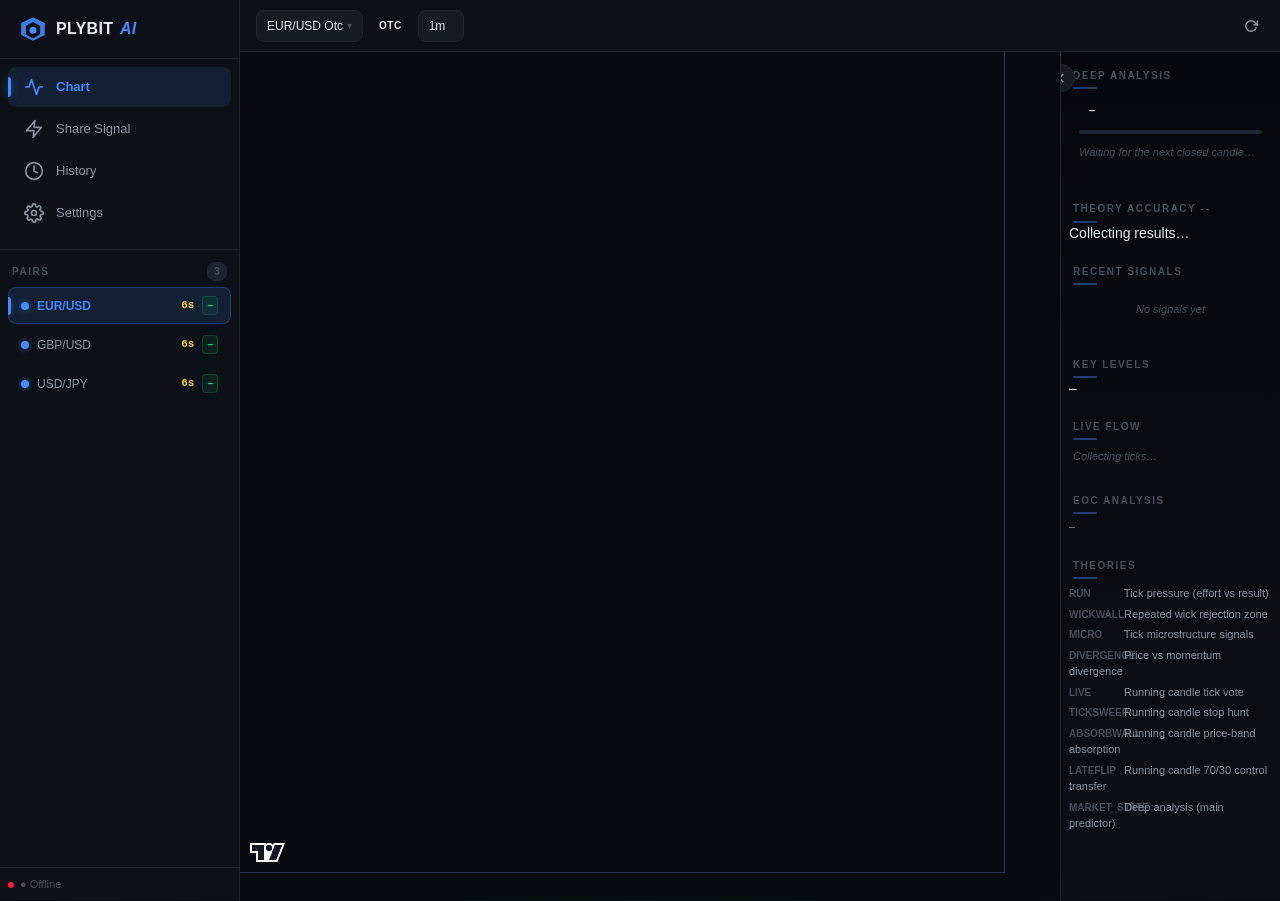
==== commit 7655c579: "Add Share Signal tab — live signal table for all 16 pairs New 4-tab layout: Chart / Share Signal / H" ====
--- a/static/index.html
+++ b/static/index.html
@@ -26,6 +26,10 @@
         <button type="button" class="nav-item active" data-page="chart">
           <svg class="nav-icon" viewBox="0 0 24 24" fill="none" stroke="currentColor" stroke-width="2" stroke-linecap="round" stroke-linejoin="round"><polyline points="22 12 18 12 15 21 9 3 6 12 2 12"/></svg>
           <span class="nav-label">Chart</span>
+        </button>
+        <button type="button" class="nav-item" data-page="signals">
+          <svg class="nav-icon" viewBox="0 0 24 24" fill="none" stroke="currentColor" stroke-width="2" stroke-linecap="round" stroke-linejoin="round"><polygon points="13 2 3 14 12 14 11 22 21 10 12 10 13 2"/></svg>
+          <span class="nav-label">Share Signal</span>
         </button>
         <button type="button" class="nav-item" data-page="history">
           <svg class="nav-icon" viewBox="0 0 24 24" fill="none" stroke="currentColor" stroke-width="2" stroke-linecap="round" stroke-linejoin="round"><circle cx="12" cy="12" r="10"/><polyline points="12 6 12 12 16 14"/></svg>
@@ -221,6 +225,38 @@
                 <li><span class="t-num">MARKET_STATE</span> Deep analysis (main predictor)</li>
               </ul>
             </aside>
+          </div>
+        </div>
+
+        <!-- ═══ SHARE SIGNAL PAGE (new) ═══════════════════════════════════
+             Live table of the latest signal for all 16 pairs. Updates in
+             real-time as each pair's candle closes. Columns: Pair | Type |
+             Time | Buyer% | Seller% | Signal | Prediction Candle. -->
+        <div id="tab-signals" class="page hidden">
+          <div class="page-scroll">
+            <div class="share-signal-head">
+              <h2>Share Signal</h2>
+              <span class="share-signal-sub">Live signals for all 16 pairs — updates every candle close</span>
+              <button type="button" id="share-refresh" class="history-btn">↻ Refresh</button>
+            </div>
+            <div class="share-signal-table-wrap">
+              <table id="share-signal-table" class="share-signal-table">
+                <thead>
+                  <tr>
+                    <th class="col-pair">Pair</th>
+                    <th class="col-type">Type</th>
+                    <th class="col-time">Time</th>
+                    <th class="col-buyer">Buyer %</th>
+                    <th class="col-seller">Seller %</th>
+                    <th class="col-signal">Signal</th>
+                    <th class="col-pred">Prediction Candle</th>
+                  </tr>
+                </thead>
+                <tbody id="share-signal-rows">
+                  <tr><td colspan="7" class="history-empty">Loading signals…</td></tr>
+                </tbody>
+              </table>
+            </div>
           </div>
         </div>
 
@@ -368,6 +404,10 @@
         <svg class="tab-icon" viewBox="0 0 24 24" fill="none" stroke="currentColor" stroke-width="2" stroke-linecap="round" stroke-linejoin="round"><polyline points="22 12 18 12 15 21 9 3 6 12 2 12"/></svg>
         <span class="tab-btn-label">Chart</span>
       </button>
+      <button type="button" class="tab-btn" data-tab="signals">
+        <svg class="tab-icon" viewBox="0 0 24 24" fill="none" stroke="currentColor" stroke-width="2" stroke-linecap="round" stroke-linejoin="round"><polygon points="13 2 3 14 12 14 11 22 21 10 12 10 13 2"/></svg>
+        <span class="tab-btn-label">Signals</span>
+      </button>
       <button type="button" class="tab-btn" data-tab="history">
         <svg class="tab-icon" viewBox="0 0 24 24" fill="none" stroke="currentColor" stroke-width="2" stroke-linecap="round" stroke-linejoin="round"><circle cx="12" cy="12" r="10"/><polyline points="12 6 12 12 16 14"/></svg>
         <span class="tab-btn-label">History</span>
--- a/static/style.css
+++ b/static/style.css
@@ -850,7 +850,7 @@
   top: 12px;
   left: 12px;
   z-index: 10;
-  background: rgba(6, 8, 13, 0.8);
+  background: rgba(6, 8, 13, 0.85);
   backdrop-filter: blur(10px);
   -webkit-backdrop-filter: blur(10px);
   border: 1px solid var(--border);
@@ -867,6 +867,30 @@
   box-shadow: var(--shadow-md);
   user-select: none;
   pointer-events: none;
+  display: flex;
+  flex-direction: column;
+  gap: 4px;
+  align-items: flex-start;
+}
+
+/* Seconds remaining — the big number */
+#chart-countdown .countdown-time,
+.chart-countdown .countdown-time {
+  font-size: 28px;
+  font-weight: 700;
+  line-height: 1;
+}
+
+/* Broker UTC time — small label below the countdown */
+#chart-countdown .countdown-broker,
+.chart-countdown .countdown-broker {
+  font-size: 11px;
+  font-weight: 500;
+  color: var(--text2);
+  letter-spacing: 0.8px;
+  line-height: 1;
+  text-shadow: none;
+  opacity: 0.85;
 }
 
 #chart-countdown.warn,
@@ -2710,6 +2734,32 @@
   flex-shrink: 0;
 }
 
+/* Per-pair countdown seconds — live-updating, color shifts as candle nears close */
+.sidebar-pair-cd {
+  font-size: 11px;
+  font-weight: 600;
+  font-variant-numeric: tabular-nums;
+  color: var(--text2);
+  min-width: 28px;
+  text-align: right;
+  flex-shrink: 0;
+  font-family: 'SF Mono', 'JetBrains Mono', 'Menlo', 'Consolas', monospace;
+}
+
+.sidebar-pair-cd.warn {
+  color: var(--yellow);
+}
+
+.sidebar-pair-cd.danger {
+  color: var(--red);
+  animation: cdPulse 0.8s ease-in-out infinite;
+}
+
+@keyframes cdPulse {
+  0%, 100% { opacity: 1; }
+  50% { opacity: 0.6; }
+}
+
 .sidebar-pair-lock {
   width: 12px;
   height: 12px;
@@ -3318,3 +3368,281 @@
     display: none;
   }
 }
+
+/* ── 52. Share Signal Table — live signal table for all 16 pairs ─────────────
+   Full-width table on the Share Signal tab. Columns: Pair | Type | Time |
+   Buyer% | Seller% | Signal | Prediction Candle. Row tinted green/red by
+   signal direction. Buyer/seller shown as a mini bar + percentage.
+   Responsive: on mobile <640px, hides Prediction Candle column. */
+
+.share-signal-head {
+  display: flex;
+  align-items: center;
+  gap: 12px;
+  margin-bottom: 16px;
+  flex-wrap: wrap;
+}
+
+.share-signal-head h2 {
+  font-size: 18px;
+  font-weight: 600;
+  margin: 0;
+}
+
+.share-signal-sub {
+  color: var(--text2);
+  font-size: 12px;
+  flex: 1;
+  min-width: 200px;
+}
+
+.share-signal-table-wrap {
+  background: var(--bg2);
+  border: 1px solid var(--border);
+  border-radius: var(--r-lg);
+  overflow: hidden;
+}
+
+.share-signal-table {
+  width: 100%;
+  border-collapse: collapse;
+  font-size: 13px;
+}
+
+.share-signal-table thead {
+  background: var(--bg3);
+  border-bottom: 1px solid var(--border);
+}
+
+.share-signal-table th {
+  padding: 12px 14px;
+  text-align: left;
+  font-size: 11px;
+  font-weight: 600;
+  text-transform: uppercase;
+  letter-spacing: 0.8px;
+  color: var(--text2);
+  white-space: nowrap;
+}
+
+.share-signal-table th.col-signal,
+.share-signal-table td.col-signal {
+  text-align: center;
+}
+
+.share-signal-table th.col-buyer,
+.share-signal-table td.col-buyer,
+.share-signal-table th.col-seller,
+.share-signal-table td.col-seller {
+  text-align: right;
+}
+
+.share-signal-table td {
+  padding: 10px 14px;
+  border-bottom: 1px solid var(--border);
+  color: var(--text);
+  vertical-align: middle;
+}
+
+.share-signal-table tbody tr:last-child td {
+  border-bottom: none;
+}
+
+.share-signal-table tbody tr:hover {
+  background: rgba(68, 138, 255, 0.04);
+}
+
+/* Row tint by signal direction */
+.share-signal-table tr.row-call {
+  background: rgba(0, 230, 118, 0.03);
+}
+
+.share-signal-table tr.row-put {
+  background: rgba(255, 23, 68, 0.03);
+}
+
+.share-signal-table tr.row-call:hover {
+  background: rgba(0, 230, 118, 0.07);
+}
+
+.share-signal-table tr.row-put:hover {
+  background: rgba(255, 23, 68, 0.07);
+}
+
+/* Pair name cell */
+.share-signal-table .col-pair {
+  font-weight: 600;
+  font-variant-numeric: tabular-nums;
+  white-space: nowrap;
+}
+
+/* Type badge (OTC / Real) */
+.ss-type-badge {
+  display: inline-block;
+  font-size: 10px;
+  font-weight: 700;
+  padding: 2px 8px;
+  border-radius: 4px;
+  text-transform: uppercase;
+  letter-spacing: 0.5px;
+}
+
+.ss-type-badge.otc {
+  color: var(--blue);
+  background: rgba(68, 138, 255, 0.12);
+  border: 1px solid rgba(68, 138, 255, 0.25);
+}
+
+.ss-type-badge.real {
+  color: var(--green);
+  background: rgba(0, 230, 118, 0.12);
+  border: 1px solid rgba(0, 230, 118, 0.25);
+}
+
+/* Time cell */
+.share-signal-table .col-time {
+  font-family: 'SF Mono', 'JetBrains Mono', 'Menlo', 'Consolas', monospace;
+  font-size: 12px;
+  color: var(--text2);
+  white-space: nowrap;
+}
+
+/* Buyer/seller mini bar */
+.ss-pressure {
+  display: inline-flex;
+  align-items: center;
+  gap: 6px;
+}
+
+.ss-pressure-bar {
+  display: inline-block;
+  width: 40px;
+  height: 6px;
+  background: var(--bg);
+  border-radius: 3px;
+  overflow: hidden;
+  vertical-align: middle;
+}
+
+.ss-pressure-bar-fill {
+  height: 100%;
+  border-radius: 3px;
+  transition: width var(--duration-normal) var(--ease-out-expo);
+}
+
+.ss-pressure-bar-fill.buyer {
+  background: var(--green);
+}
+
+.ss-pressure-bar-fill.seller {
+  background: var(--red);
+}
+
+.ss-pressure-pct {
+  font-family: 'SF Mono', 'JetBrains Mono', 'Menlo', 'Consolas', monospace;
+  font-size: 12px;
+  font-weight: 600;
+  font-variant-numeric: tabular-nums;
+  min-width: 32px;
+  text-align: right;
+}
+
+.ss-pressure-pct.buyer {
+  color: var(--green);
+}
+
+.ss-pressure-pct.seller {
+  color: var(--red);
+}
+
+/* Signal cell — CALL/PUT badge */
+.ss-signal-badge {
+  display: inline-flex;
+  align-items: center;
+  gap: 4px;
+  font-size: 12px;
+  font-weight: 700;
+  padding: 4px 10px;
+  border-radius: 6px;
+  text-transform: uppercase;
+  letter-spacing: 0.5px;
+}
+
+.ss-signal-badge.call {
+  color: var(--green);
+  background: rgba(0, 230, 118, 0.15);
+  border: 1px solid rgba(0, 230, 118, 0.3);
+}
+
+.ss-signal-badge.put {
+  color: var(--red);
+  background: rgba(255, 23, 68, 0.15);
+  border: 1px solid rgba(255, 23, 68, 0.3);
+}
+
+.ss-signal-badge.neutral {
+  color: var(--text3);
+  background: var(--bg3);
+  border: 1px solid var(--border);
+}
+
+/* Prediction candle cell */
+.ss-pred-candle {
+  font-family: 'SF Mono', 'JetBrains Mono', 'Menlo', 'Consolas', monospace;
+  font-size: 11px;
+  color: var(--text2);
+  white-space: nowrap;
+}
+
+.ss-pred-candle .pc-o { color: var(--text2); }
+.ss-pred-candle .pc-h { color: var(--green); }
+.ss-pred-candle .pc-l { color: var(--red); }
+.ss-pred-candle .pc-c { color: var(--text); font-weight: 600; }
+
+/* Empty / loading state */
+.share-signal-table .history-empty {
+  text-align: center;
+  padding: 32px 14px;
+  color: var(--text3);
+  font-style: italic;
+}
+
+/* ── Share Signal table responsive ────────────────────────────────────────── */
+
+@media (max-width: 1024px) {
+  .share-signal-table th,
+  .share-signal-table td {
+    padding: 8px 10px;
+    font-size: 12px;
+  }
+  .ss-pressure-bar {
+    width: 30px;
+  }
+}
+
+@media (max-width: 640px) {
+  /* Hide Prediction Candle column on small screens */
+  .share-signal-table th.col-pred,
+  .share-signal-table td.col-pred {
+    display: none;
+  }
+  /* Hide Time column too — less critical on mobile */
+  .share-signal-table th.col-time,
+  .share-signal-table td.col-time {
+    display: none;
+  }
+  .share-signal-table th,
+  .share-signal-table td {
+    padding: 8px;
+    font-size: 11px;
+  }
+  .ss-pressure-bar {
+    display: none;  /* just show the % number on mobile */
+  }
+  .share-signal-head h2 {
+    font-size: 16px;
+  }
+  .share-signal-sub {
+    display: none;
+  }
+}
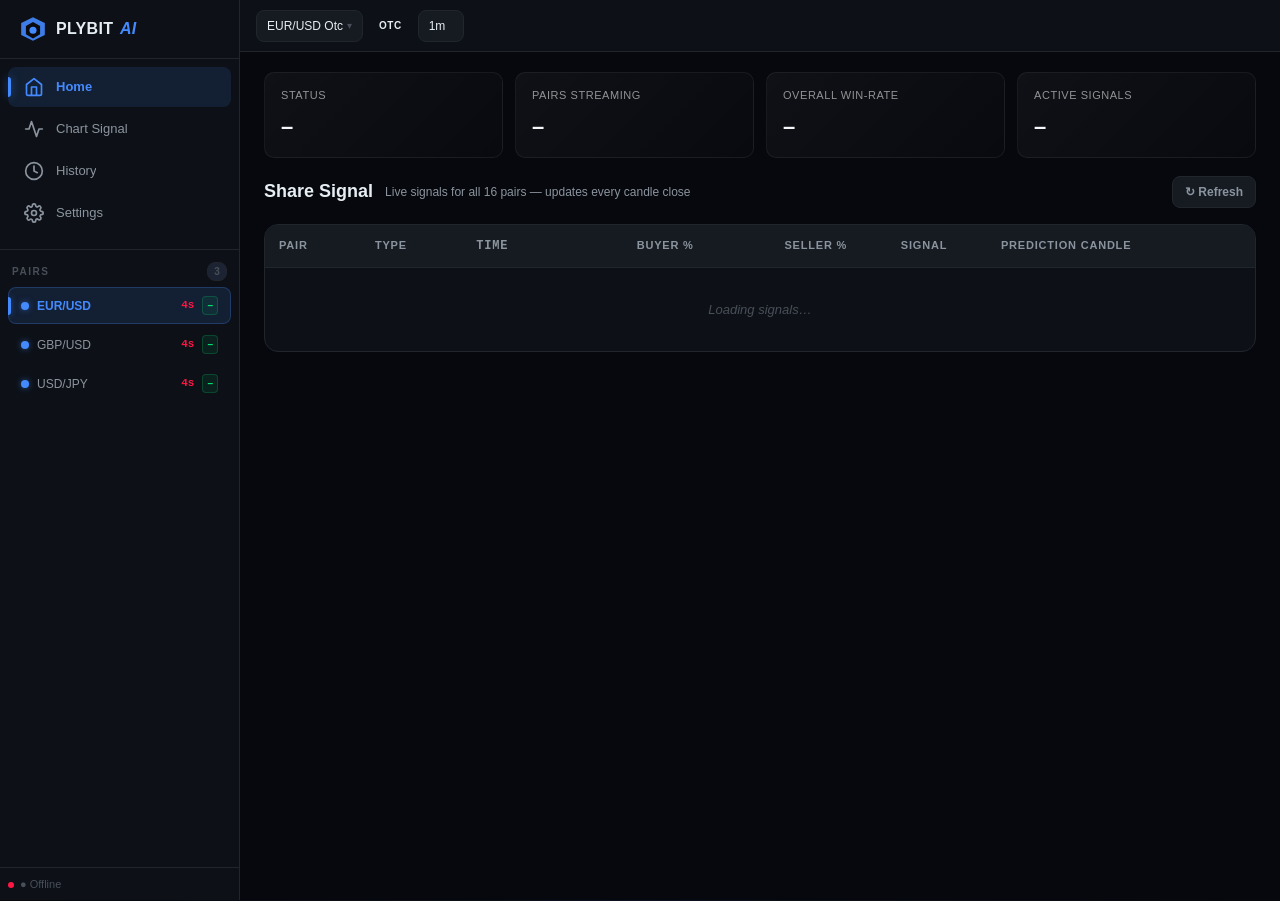
==== commit c604e913: "Refactor: fix signals, add Home tab, dead code cleanup Critical Bug Fixes: - feed.py:933 — fix env_t" ====
--- a/static/index.html
+++ b/static/index.html
@@ -23,13 +23,13 @@
       </div>
 
       <nav class="sidebar-nav">
-        <button type="button" class="nav-item active" data-page="chart">
+        <button type="button" class="nav-item active" data-page="home">
+          <svg class="nav-icon" viewBox="0 0 24 24" fill="none" stroke="currentColor" stroke-width="2" stroke-linecap="round" stroke-linejoin="round"><path d="M3 9l9-7 9 7v11a2 2 0 0 1-2 2H5a2 2 0 0 1-2-2z"/><polyline points="9 22 9 12 15 12 15 22"/></svg>
+          <span class="nav-label">Home</span>
+        </button>
+        <button type="button" class="nav-item" data-page="chart">
           <svg class="nav-icon" viewBox="0 0 24 24" fill="none" stroke="currentColor" stroke-width="2" stroke-linecap="round" stroke-linejoin="round"><polyline points="22 12 18 12 15 21 9 3 6 12 2 12"/></svg>
-          <span class="nav-label">Chart</span>
-        </button>
-        <button type="button" class="nav-item" data-page="signals">
-          <svg class="nav-icon" viewBox="0 0 24 24" fill="none" stroke="currentColor" stroke-width="2" stroke-linecap="round" stroke-linejoin="round"><polygon points="13 2 3 14 12 14 11 22 21 10 12 10 13 2"/></svg>
-          <span class="nav-label">Share Signal</span>
+          <span class="nav-label">Chart Signal</span>
         </button>
         <button type="button" class="nav-item" data-page="history">
           <svg class="nav-icon" viewBox="0 0 24 24" fill="none" stroke="currentColor" stroke-width="2" stroke-linecap="round" stroke-linejoin="round"><circle cx="12" cy="12" r="10"/><polyline points="12 6 12 12 16 14"/></svg>
@@ -109,8 +109,8 @@
       <!-- ═══ PAGES CONTAINER ═══════════════════════════════════════════ -->
       <div id="pages">
 
-        <!-- ═══ CHART PAGE (default) ═════════════════════════════════════ -->
-        <div id="tab-advance" class="page">
+        <!-- ═══ CHART PAGE ═══════════════════════════════════════════════ -->
+        <div id="tab-advance" class="page hidden">
           <!-- Signal Bar — prominent top-center -->
           <div id="signal-bar" class="hidden">
             <div id="signal-badge" class="signal-badge neutral">–</div>
@@ -228,12 +228,31 @@
           </div>
         </div>
 
-        <!-- ═══ SHARE SIGNAL PAGE (new) ═══════════════════════════════════
-             Live table of the latest signal for all 16 pairs. Updates in
-             real-time as each pair's candle closes. Columns: Pair | Type |
-             Time | Buyer% | Seller% | Signal | Prediction Candle. -->
-        <div id="tab-signals" class="page hidden">
+        <!-- ═══ HOME PAGE (default landing) ══════════════════════════════════
+             Overview dashboard: pair count + connection status + live signal
+             table for all 16 pairs. Updates in real-time as each pair's
+             candle closes. The "Share Signal" content lives here now. -->
+        <div id="tab-home" class="page">
           <div class="page-scroll">
+            <div class="home-stats-row">
+              <div class="home-stat-card">
+                <span class="home-stat-label">Status</span>
+                <span id="home-stat-status" class="home-stat-value">–</span>
+              </div>
+              <div class="home-stat-card">
+                <span class="home-stat-label">Pairs Streaming</span>
+                <span id="home-stat-pairs" class="home-stat-value">–</span>
+              </div>
+              <div class="home-stat-card">
+                <span class="home-stat-label">Overall Win-Rate</span>
+                <span id="home-stat-winrate" class="home-stat-value">–</span>
+              </div>
+              <div class="home-stat-card">
+                <span class="home-stat-label">Active Signals</span>
+                <span id="home-stat-active" class="home-stat-value">–</span>
+              </div>
+            </div>
+
             <div class="share-signal-head">
               <h2>Share Signal</h2>
               <span class="share-signal-sub">Live signals for all 16 pairs — updates every candle close</span>
@@ -400,13 +419,13 @@
 
     <!-- ═══ BOTTOM TABS — Mobile navigation (<768px) ═══════════════════════ -->
     <nav id="bottom-tabs">
-      <button type="button" class="tab-btn active" data-tab="chart">
+      <button type="button" class="tab-btn active" data-tab="home">
+        <svg class="tab-icon" viewBox="0 0 24 24" fill="none" stroke="currentColor" stroke-width="2" stroke-linecap="round" stroke-linejoin="round"><path d="M3 9l9-7 9 7v11a2 2 0 0 1-2 2H5a2 2 0 0 1-2-2z"/><polyline points="9 22 9 12 15 12 15 22"/></svg>
+        <span class="tab-btn-label">Home</span>
+      </button>
+      <button type="button" class="tab-btn" data-tab="chart">
         <svg class="tab-icon" viewBox="0 0 24 24" fill="none" stroke="currentColor" stroke-width="2" stroke-linecap="round" stroke-linejoin="round"><polyline points="22 12 18 12 15 21 9 3 6 12 2 12"/></svg>
         <span class="tab-btn-label">Chart</span>
-      </button>
-      <button type="button" class="tab-btn" data-tab="signals">
-        <svg class="tab-icon" viewBox="0 0 24 24" fill="none" stroke="currentColor" stroke-width="2" stroke-linecap="round" stroke-linejoin="round"><polygon points="13 2 3 14 12 14 11 22 21 10 12 10 13 2"/></svg>
-        <span class="tab-btn-label">Signals</span>
       </button>
       <button type="button" class="tab-btn" data-tab="history">
         <svg class="tab-icon" viewBox="0 0 24 24" fill="none" stroke="currentColor" stroke-width="2" stroke-linecap="round" stroke-linejoin="round"><circle cx="12" cy="12" r="10"/><polyline points="12 6 12 12 16 14"/></svg>
--- a/static/style.css
+++ b/static/style.css
@@ -3646,3 +3646,62 @@
     display: none;
   }
 }
+
+/* ═══ HOME PAGE — overview dashboard ════════════════════════════════════════
+   Quick-stats row + share-signal table on the Home tab. The home-stats-row
+   is a flex row of 4 cards on desktop, collapsing to 2x2 grid on tablet
+   and 1-column stack on narrow phones. */
+.home-stats-row {
+  display: grid;
+  grid-template-columns: repeat(4, 1fr);
+  gap: 12px;
+  margin: 0 0 18px 0;
+}
+.home-stat-card {
+  background: linear-gradient(135deg, rgba(255,255,255,0.04), rgba(255,255,255,0.01));
+  border: 1px solid rgba(255,255,255,0.06);
+  border-radius: 10px;
+  padding: 14px 16px;
+  display: flex;
+  flex-direction: column;
+  gap: 6px;
+  min-height: 78px;
+}
+.home-stat-label {
+  font-size: 11px;
+  text-transform: uppercase;
+  letter-spacing: 0.05em;
+  color: rgba(255,255,255,0.55);
+  font-weight: 500;
+}
+.home-stat-value {
+  font-size: 22px;
+  font-weight: 600;
+  color: #f5f6f8;
+  font-variant-numeric: tabular-nums;
+  letter-spacing: -0.01em;
+}
+.home-stat-value.live {
+  color: #00e676;
+}
+.home-stat-value.offline {
+  color: #ff5252;
+}
+@media (max-width: 1023px) {
+  .home-stats-row {
+    grid-template-columns: repeat(2, 1fr);
+  }
+}
+@media (max-width: 480px) {
+  .home-stats-row {
+    grid-template-columns: 1fr;
+    gap: 8px;
+  }
+  .home-stat-card {
+    padding: 10px 12px;
+    min-height: 64px;
+  }
+  .home-stat-value {
+    font-size: 18px;
+  }
+}
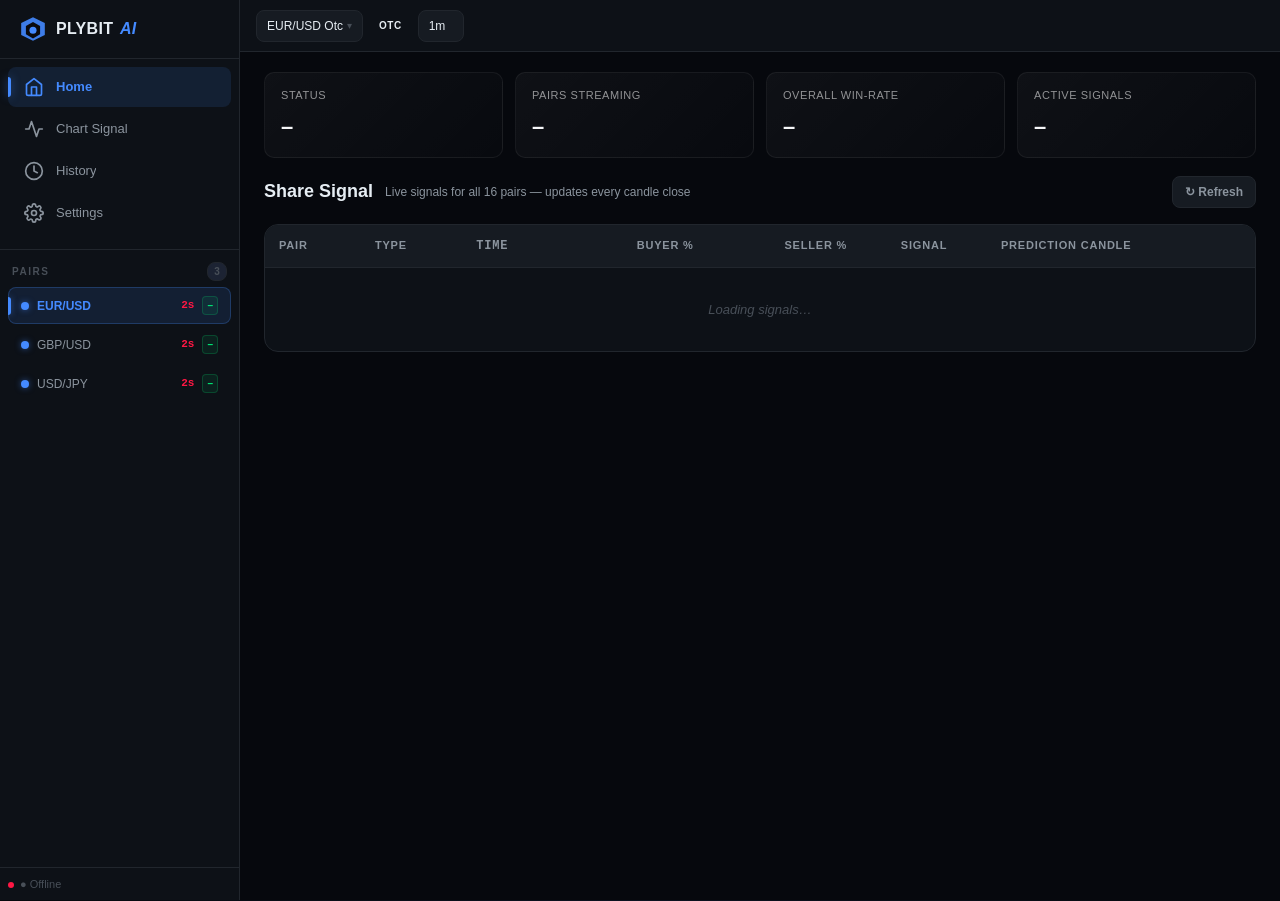
==== commit 80147676: "feat: token-only single-attempt login + every-candle signal guarantee LOGIN SYSTEM (feed.py): - _con" ====
--- a/static/index.html
+++ b/static/index.html
@@ -189,7 +189,6 @@
                 <div id="micro-pressure" class="micro-tag">–</div>
                 <div id="micro-fight"    class="micro-tag hidden">⚡ Fight Zone</div>
                 <div id="micro-trap"     class="micro-tag hidden"></div>
-                <div id="micro-zigzag"   class="micro-tag hidden"></div>
                 <div id="micro-last-react" class="micro-tag hidden">–</div>
                 <div id="micro-round"     class="micro-tag hidden">–</div>
                 <div id="micro-reaction"  class="micro-tag hidden">–</div>
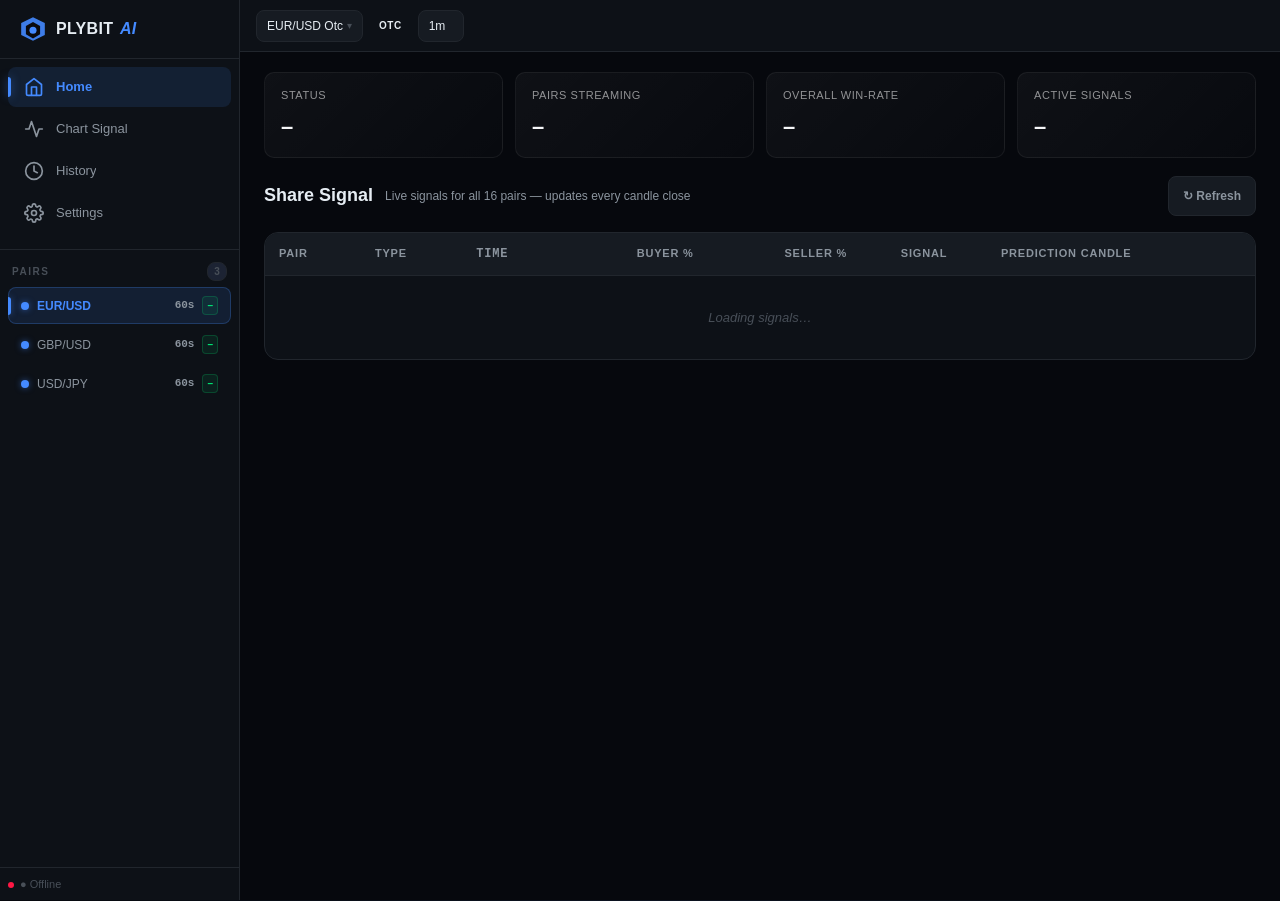
==== commit 3e0b4980: "Fix backend resource waste, signal-engine bugs, and mobile UI breakage Backend: throttle per-stream " ====
--- a/static/index.html
+++ b/static/index.html
@@ -111,17 +111,28 @@
 
         <!-- ═══ CHART PAGE ═══════════════════════════════════════════════ -->
         <div id="tab-advance" class="page hidden">
-          <!-- Signal Bar — prominent top-center -->
+          <!-- Signal Bar — prominent top-center. Two-tier card: the call/put
+               read is the primary focal point (top row), score + transient
+               state chips (entry timing, tick confirmation, strength gate)
+               are secondary (bottom row, wraps as a set on narrow screens). -->
           <div id="signal-bar" class="hidden">
-            <div id="signal-badge" class="signal-badge neutral">–</div>
-            <span id="runconf-badge" class="runconf-badge hidden"></span>
-            <div class="signal-meta">
+            <div class="signal-primary">
+              <div id="signal-badge" class="signal-badge neutral">
+                <span class="signal-dir">–</span><span class="signal-strength"></span>
+              </div>
+              <div class="signal-confidence">
+                <div class="conf-bar-wrap"><div id="signal-conf-bar" class="conf-bar"></div></div>
+                <div id="signal-conf">–</div>
+              </div>
+            </div>
+            <div class="signal-detail">
               <div id="signal-score">–</div>
-              <div class="conf-bar-wrap"><div id="signal-conf-bar" class="conf-bar"></div></div>
-              <div id="signal-conf">–</div>
-            </div>
-            <div id="entry-timing" class="entry-timing hidden"></div>
-            <div id="running-conf" class="running-conf hidden"></div>
+              <div class="signal-chips">
+                <span id="runconf-badge" class="runconf-badge hidden"></span>
+                <div id="entry-timing" class="entry-timing hidden"></div>
+                <div id="running-conf" class="running-conf hidden"></div>
+              </div>
+            </div>
           </div>
 
           <div id="accuracy-strip" class="hidden"></div>
@@ -436,6 +447,26 @@
       </button>
     </nav>
 
+    <!-- Mobile-only floating toggle for the Deep Analysis bottom sheet.
+         MUST live here — a sibling of #bottom-tabs, NOT nested inside
+         #main/.page/<aside id="side-panel"> — because .page (#tab-advance)
+         always carries a non-none CSS transform (its enter/active-state
+         animation, style.css ~line 685-695), and #side-panel itself gets a
+         transform to slide off-screen when closed. Per the CSS spec, ANY
+         ancestor with a transform becomes the containing block for
+         position:fixed descendants too, not just position:absolute ones —
+         so a toggle nested in either of those would either be dragged
+         off-screen with the panel it's supposed to open, or be positioned
+         relative to the wrong box entirely instead of the viewport. This
+         level (a direct child of #app, alongside #bottom-tabs, which has
+         no transform anywhere in its ancestor chain) is the first place a
+         real position:fixed is guaranteed to behave like one. -->
+    <button type="button" id="side-panel-toggle-mobile"
+            class="side-panel-toggle-mobile" title="Deep Analysis"
+            aria-label="Toggle deep analysis panel">
+      <svg width="18" height="18" viewBox="0 0 24 24" fill="none" stroke="currentColor" stroke-width="2.5" stroke-linecap="round" stroke-linejoin="round"><path d="M3 3v18h18"/><path d="M18 17V9"/><path d="M13 17V5"/><path d="M8 17v-3"/></svg>
+    </button>
+
     <!-- ═══ OVERLAYS ═══════════════════════════════════════════════════════ -->
 
     <!-- Pair picker dropdown -->
--- a/static/style.css
+++ b/static/style.css
@@ -423,6 +423,19 @@
   padding: 0 16px;
   flex-shrink: 0;
   z-index: 10;
+  /* Safety net: .topbar-left/.topbar-right never shrink (flex-shrink:0) and
+     only .mkt-badge/.regime-badge get hidden, and only below 480px. Common
+     390-428px phones (iPhone 12-15, Pixel, etc.) can still exceed the
+     available width with the hamburger + pair button + timeframe select +
+     badges all visible. #main-wrapper/html/body are all overflow:hidden,
+     so without this the overflow would silently clip content off-screen
+     (most likely the refresh button on the right) instead of scrolling. */
+  overflow-x: auto;
+  scrollbar-width: none;
+}
+
+#topbar::-webkit-scrollbar {
+  display: none;
 }
 
 /* NEW: Topbar depth shadow for visual separation */
@@ -468,6 +481,12 @@
   color: var(--text2);
   cursor: pointer;
   padding: 6px;
+  /* min-width/height, not just padding: this is the ONLY way to open the
+     mobile drawer nav below 768px. 20px icon + 6px padding was 32x32px,
+     under the ~44px touch-target minimum recommended for a primary nav
+     control (WCAG 2.5.5 / Apple HIG). */
+  min-width: 44px;
+  min-height: 44px;
   border-radius: 6px;
   transition: all 0.15s ease;
   align-items: center;
@@ -612,6 +631,10 @@
   color: var(--text2);
   cursor: pointer;
   padding: 6px;
+  /* 14px icon + 6px padding was 26x26px — under the ~40-44px touch-target
+     minimum, and this is the chart page's refresh control on mobile. */
+  min-width: 40px;
+  min-height: 40px;
   border-radius: 6px;
   transition: all 0.15s ease;
   display: flex;
@@ -703,63 +726,96 @@
   height: 100%;
 }
 
-/* ── 9. Chart Page Layout ───────────────────────────────────────────────────── */
-
-/* Signal bar — flex-shrink 0, glass card */
+/* ── 9. Chart Page Layout — Signal Bar ─────────────────────────────────────── */
+/* Two-tier card. Row 1 (.signal-primary) is the primary focal point: the
+   call/put read as one prominent pill plus the confidence meter beside it.
+   Row 2 (.signal-detail) is secondary: the score caption plus a set of
+   transient state chips (entry timing / tick confirmation / strength gate)
+   that wrap together as a unit instead of interleaving with row 1's
+   elements — that interleaving in one flat wrapping row was the original
+   design's problem: badges, plain text, and a meter all competing on the
+   same line with no grouping, worst on narrow screens where it wrapped
+   unpredictably. */
+
 #signal-bar {
   flex-shrink: 0;
   display: flex;
-  align-items: center;
-  gap: 12px;
-  padding: 10px 16px;
+  flex-direction: column;
+  gap: 10px;
+  padding: 12px 16px;
   margin: 0 8px 6px;
-  background: var(--glass);
+  background: linear-gradient(135deg, rgba(13, 17, 23, 0.92) 0%, rgba(22, 27, 34, 0.88) 100%);
   backdrop-filter: blur(16px);
   -webkit-backdrop-filter: blur(16px);
   border: 1px solid var(--border);
   border-radius: var(--r);
+}
+
+.signal-primary {
+  display: flex;
+  align-items: center;
+  gap: 14px;
+}
+
+.signal-confidence {
+  flex: 1;
+  display: flex;
+  align-items: center;
+  gap: 10px;
+  min-width: 64px;
+}
+
+.signal-detail {
+  display: flex;
   flex-wrap: wrap;
-}
-
-/* NEW: Signal bar subtle gradient overlay */
-#signal-bar {
-  background: linear-gradient(135deg, rgba(13, 17, 23, 0.9) 0%, rgba(22, 27, 34, 0.85) 100%);
-}
-
-.signal-meta {
+  align-items: center;
+  gap: 6px 10px;
+  width: 100%;
+  min-width: 0;
+}
+
+#signal-score {
+  font-size: 11px;
+  font-weight: 600;
+  color: var(--text3);
+  font-variant-numeric: tabular-nums;
+  min-width: 0;
+  flex-shrink: 1;
+}
+
+/* display:contents (not flex) — .signal-chips is a grouping element for
+   markup/selector purposes only. Nesting a second flex-wrap container
+   inside .signal-detail's flex-wrap caused the chips to overflow instead
+   of wrapping: as a flex ITEM, .signal-chips' own preferred width was
+   computed from its children's un-shrinkable (flex-shrink:0) combined
+   width BEFORE .signal-detail decided whether to wrap it, so it never
+   actually deferred to the outer wrap. display:contents removes it from
+   the box model entirely — its children become direct flex items of
+   .signal-detail, so the whole row wraps in one single, predictable pass. */
+.signal-chips {
+  display: contents;
+}
+
+.conf-bar-wrap {
   flex: 1;
-  display: flex;
-  align-items: center;
-  gap: 10px;
-  min-width: 0;
-}
-
-#signal-score {
-  font-weight: 700;
-  font-size: 16px;
-  font-variant-numeric: tabular-nums;
-}
-
-.conf-bar-wrap {
-  width: 80px;
+  min-width: 40px;
   height: 6px;
   background: var(--bg4);
   border-radius: 3px;
   overflow: hidden;
-  flex-shrink: 0;
 }
 
 .conf-bar {
   height: 100%;
+  width: 0%;
   border-radius: 3px;
-  transition: width 0.4s ease;
-}
-
-/* NEW: Conf bar smooth glow transition */
-.conf-bar {
-  transition: width 0.6s var(--ease-out-expo);
+  background: var(--text3);
   position: relative;
-}
+  transition: width 0.6s var(--ease-out-expo), background 0.3s ease;
+}
+
+.conf-bar.call { background: var(--green); }
+.conf-bar.put  { background: var(--red); }
 
 .conf-bar::after {
   content: '';
@@ -772,6 +828,15 @@
   background: inherit;
   filter: brightness(1.4);
   opacity: 0.7;
+}
+
+#signal-conf {
+  font-size: 12px;
+  font-weight: 700;
+  color: var(--text2);
+  flex-shrink: 0;
+  white-space: nowrap;
+  font-variant-numeric: tabular-nums;
 }
 
 /* Accuracy strip */
@@ -924,7 +989,15 @@
   background: var(--bg);
 }
 
-@media (max-width: 899px) {
+/* 767px, not 899, to match the sidebar/bottom-tabs mobile-nav split used
+   everywhere else (#sidebar goes permanent at min-width:768px, #bottom-tabs
+   only shows at max-width:767px). The old 899px cutoff left a 768-899px
+   dead zone where the desktop sidebar nav was already active (so the
+   mobile bottom-sheet toggle never applies) yet the panel was still
+   display:none with no way to open it — even though the 768-1023px tablet
+   rule below explicitly gives it a 190px width, implying it was always
+   meant to be visible there. */
+@media (max-width: 767px) {
   #side-panel {
     display: none;
   }
@@ -1231,7 +1304,8 @@
   color: var(--text2);
 }
 
-/* ── 13. Signal Badge (reusable) ────────────────────────────────────────────── */
+/* ── 13. Signal Badge (reusable — shared by #signal-bar and the auto-popup
+   toast) ───────────────────────────────────────────────────────────────── */
 
 .signal-badge {
   display: inline-flex;
@@ -1260,6 +1334,48 @@
   color: var(--text3);
 }
 
+/* #signal-bar's badge specifically (not the popup's) is the page's primary
+   focal point — bigger, with the direction and strength as two visually
+   distinct pieces instead of one run of text, and strength encoded as
+   color intensity (weak = muted outline, strong = full glow) so it reads
+   at a glance without parsing the label. */
+#signal-badge {
+  padding: 9px 16px;
+  border-radius: 14px;
+  gap: 9px;
+}
+
+.signal-dir {
+  font-weight: 800;
+  font-size: 17px;
+  letter-spacing: 0.3px;
+}
+
+.signal-strength {
+  font-size: 10px;
+  font-weight: 700;
+  letter-spacing: 0.6px;
+  text-transform: uppercase;
+  padding: 2px 7px;
+  border-radius: 6px;
+  background: rgba(255, 255, 255, 0.10);
+}
+
+#signal-badge.str-weak {
+  box-shadow: none;
+  border: 1px solid var(--border);
+}
+
+#signal-badge.call.str-strong {
+  box-shadow: 0 0 16px rgba(0, 230, 118, 0.4), 0 0 32px rgba(0, 230, 118, 0.15);
+  border: 1px solid rgba(0, 230, 118, 0.4);
+}
+
+#signal-badge.put.str-strong {
+  box-shadow: 0 0 16px rgba(255, 23, 68, 0.4), 0 0 32px rgba(255, 23, 68, 0.15);
+  border: 1px solid rgba(255, 23, 68, 0.4);
+}
+
 /* NEW: Signal badge pulse animation when signal changes */
 .signal-badge.call,
 .signal-badge.put {
@@ -1314,27 +1430,30 @@
   font-weight: 700;
 }
 
-/* ── 15. Entry Timing ───────────────────────────────────────────────────────── */
-
-.entry-timing {
-  font-size: 11px;
-  font-weight: 700;
-  padding: 3px 10px;
-  border-radius: 12px;
-}
-
-/* ── RUNCONF badge (Method B strength gate, 2026-07-10, untested) ─────────── */
-.runconf-badge {
+/* ── 15. Signal-bar status chips ───────────────────────────────────────────────
+   .entry-timing / .runconf-badge / .running-conf are three independent
+   pieces of transient state (entry-quality hint, strength-gate change, tick
+   confirmation) that used to have three different visual treatments — one
+   pill, one smaller pill, and one bare italic text fragment with no
+   container at all. Unified here into one shared chip shape so the trio
+   reads as a coherent status row instead of unrelated fragments. */
+
+.entry-timing,
+.runconf-badge,
+.running-conf {
+  display: inline-flex;
+  align-items: center;
+  gap: 3px;
   font-size: 10px;
   font-weight: 700;
   letter-spacing: 0.3px;
-  padding: 3px 8px;
-  border-radius: 4px;
-  margin-left: 6px;
+  padding: 3px 9px;
+  border-radius: 999px;
+  border: 1px solid transparent;
+  white-space: nowrap;
   flex-shrink: 0;
-  white-space: nowrap;
-  border: 1px solid transparent;
-}
+}
+
 .runconf-badge.hidden { display: none; }
 .runconf-badge.up   { color: var(--green); background: rgba(0,230,118,0.10); border-color: rgba(0,230,118,0.28); }
 .runconf-badge.down { color: var(--red);   background: rgba(255,23,68,0.10); border-color: rgba(255,23,68,0.28); }
@@ -1359,12 +1478,13 @@
 }
 
 /* ── 16. Running Confidence ─────────────────────────────────────────────────── */
-
-.running-conf {
-  font-size: 11px;
-  color: var(--text3);
-  font-style: italic;
-}
+/* Base shape now comes from the shared chip rule above (── 15 ──); this just
+   adds the confirming/opposing color states — previously unstyled, so the
+   chip showed the same muted tone regardless of which way ticks were
+   leaning. */
+
+.running-conf.confirming { color: var(--green); background: rgba(0,230,118,0.10); border-color: rgba(0,230,118,0.28); }
+.running-conf.opposing   { color: var(--yellow); background: rgba(255,215,64,0.10); border-color: rgba(255,215,64,0.28); }
 
 /* ── 17. Bottom Tabs (mobile) ───────────────────────────────────────────────── */
 
@@ -2059,6 +2179,13 @@
 
 /* ── 39. Responsive Adjustments ─────────────────────────────────────────────── */
 
+/* Hidden by default (desktop) — the mobile FAB that opens/closes the Deep
+   Analysis bottom sheet. Only shown inside the max-width:767px block below;
+   desktop keeps using the in-panel #side-panel-toggle instead. */
+#side-panel-toggle-mobile {
+  display: none;
+}
+
 /* Mobile (< 768px): bottom tabs take over, side panel becomes a bottom sheet,
    chart stacks vertically, page-scroll gets bottom padding for the tab bar. */
 @media (max-width: 767px) {
@@ -2077,6 +2204,17 @@
     margin: 0 4px 4px;
     padding: 8px 10px;
     gap: 8px;
+  }
+
+  /* Score caption takes its own full-width line on mobile, so the status
+     chips after it get the ENTIRE row width to wrap within instead of
+     whatever's left over after the score text — narrow phones can have as
+     many as 3 chips visible at once (strength-gate change + entry timing +
+     tick confirmation), and sharing a line with the score caption left too
+     little room, causing the last chip to sit right at the edge instead of
+     wrapping cleanly. */
+  #signal-score {
+    flex-basis: 100%;
   }
 
   /* Accuracy strip tighter */
@@ -2121,8 +2259,14 @@
   }
 
   /* Side panel: bottom sheet on mobile. Hidden by default (translated down).
-     When .active is added (via #side-panel-toggle), it slides up. */
+     When .active is added (via #side-panel-toggle), it slides up.
+     display MUST be reset here — the 899px breakpoint above sets
+     `display: none` on #side-panel, and since both media conditions are
+     true simultaneously at <=767px, that display:none otherwise wins the
+     cascade and the entire bottom-sheet panel (with it) never renders,
+     no matter what transform/position is set below. */
   #side-panel {
+    display: block;
     position: fixed;
     left: 0;
     right: 0;
@@ -2148,11 +2292,53 @@
     transform: translateY(calc(100% + var(--bottomtab-h)));
   }
 
-  /* Side-panel toggle button: floats at top-right of the bottom sheet. */
+  /* Side-panel toggle button: floats at top-right of the bottom sheet.
+     Only reachable while the sheet is already open (.active) — it can't be
+     what OPENS the sheet, since it's a child of #side-panel and gets
+     dragged off-screen right along with it while closed. That's what
+     #side-panel-toggle-mobile below is for. */
   #side-panel-toggle {
     top: 8px;
     right: 8px;
     left: auto;
+  }
+
+  /* Floating action button — the actual mobile open/close trigger. Lives
+     outside #side-panel in the DOM (see index.html) so it's never affected
+     by the panel's own show/hide transform. */
+  #side-panel-toggle-mobile {
+    display: flex;
+    position: fixed;
+    right: 14px;
+    bottom: calc(var(--bottomtab-h) + 14px);
+    width: 44px;
+    height: 44px;
+    border-radius: 50%;
+    align-items: center;
+    justify-content: center;
+    background: var(--blue);
+    color: #fff;
+    border: none;
+    box-shadow: var(--shadow-md, 0 4px 12px rgba(0, 0, 0, 0.35));
+    z-index: 41;
+    cursor: pointer;
+    transition: transform var(--duration-fast) ease,
+                background var(--duration-fast) ease;
+  }
+
+  #side-panel-toggle-mobile:active {
+    transform: scale(0.92);
+  }
+
+  /* When the sheet is open, swap to a neutral color and rotate the icon
+     180° so it reads as "close" instead of "open". */
+  #side-panel-toggle-mobile.open {
+    background: var(--bg3);
+    color: var(--text2);
+  }
+
+  #side-panel-toggle-mobile.open svg {
+    transform: rotate(180deg);
   }
 
   /* Chart page stacks: chart on top (min height so it's usable), side panel
@@ -2181,7 +2367,7 @@
   }
 }
 
-/* Very small mobile (≤ 380px): collapse signal bar to vertical stack. */
+/* Very small mobile (<= 380px): collapse signal bar to vertical stack. */
 @media (max-width: 380px) {
   .topbar-btn {
     padding: 5px 8px;
@@ -2193,17 +2379,23 @@
     font-size: 11px;
   }
 
-  #signal-bar {
-    flex-direction: column;
-    align-items: flex-start;
-  }
-
-  .signal-meta {
-    flex-wrap: wrap;
-  }
-
-  /* Hide the regime/mkt badge on very narrow screens — pair + timeframe +
-     ticker already fill the topbar. */
+  /* .signal-primary (badge + confidence meter) stays a row down to phone
+     widths — it's only two elements and reads better side-by-side than
+     stacked. If the badge's strength chip ever makes it too tight on the
+     narrowest phones, the meter's min-width:40px (── 9 ──) lets it compress
+     rather than force a wrap. */
+  .signal-dir {
+    font-size: 15px;
+  }
+}
+
+/* Hide the regime/mkt badge below 480px (was 380px) — pair + timeframe +
+   ticker + hamburger already crowd the topbar on the common 390-428px
+   phone widths (iPhone 12-15, Pixel, etc.), which sat between the old
+   380px cutoff and the 767px mobile-nav breakpoint with nothing shedding
+   width. #topbar's own overflow-x:auto (above) is the safety net if it
+   still doesn't fit at some width; this cuts how often that's needed. */
+@media (max-width: 480px) {
   .mkt-badge,
   .regime-badge {
     display: none;
@@ -2247,16 +2439,6 @@
   .page-scroll {
     padding: 20px 24px;
     max-width: 1200px;
-  }
-}
-
-/* History page table responsive — hide "Why" column under 640px (also
-   covered by the broader < 768px rule above, but this catches tablet
-   portrait sizes if the layout shifts). */
-@media (max-width: 640px) {
-  #history-table th:nth-child(6),
-  #history-table td:nth-child(6) {
-    display: none;
   }
 }
 
@@ -3051,16 +3233,23 @@
   min-width: 0;
 }
 
-/* Generic history-btn style — used by the Refresh button on the history page
-   and the Close button on the signal popup. */
+/* Generic history-btn style — used by the Refresh button on the History/Home
+   pages, Connect/Clear on Settings, and Close on the signal popup. */
 .history-btn {
   display: inline-flex;
   align-items: center;
+  justify-content: center;
   gap: 4px;
   background: var(--bg3);
   border: 1px solid var(--border);
   color: var(--text2);
-  padding: 6px 12px;
+  padding: 8px 14px;
+  /* 12px font + 6px padding was ~30px tall — under the ~40px touch-target
+     minimum. min-height (not just padding) keeps it consistent regardless
+     of font-metric rounding, including the Settings page's Connect/Clear
+     buttons, which go full-width on mobile (max-width:640px below) but
+     previously stayed the same ~30px height there too. */
+  min-height: 40px;
   border-radius: 8px;
   font-size: 12px;
   font-weight: 600;
@@ -3400,7 +3589,14 @@
   background: var(--bg2);
   border: 1px solid var(--border);
   border-radius: var(--r-lg);
-  overflow: hidden;
+  /* overflow-x:auto (not plain `hidden`) — on a narrow viewport the table's
+     remaining columns (Pair/Type/Buyer/Seller/Signal after Time/Prediction
+     Candle are hidden below 640px) can still not fit a ~360px screen.
+     `hidden` on both axes silently clipped that content instead of letting
+     it scroll; overflow-y stays hidden so the rounded corners still clip
+     correctly, only the horizontal axis gains a scrollbar when needed. */
+  overflow-x: auto;
+  overflow-y: hidden;
 }
 
 .share-signal-table {
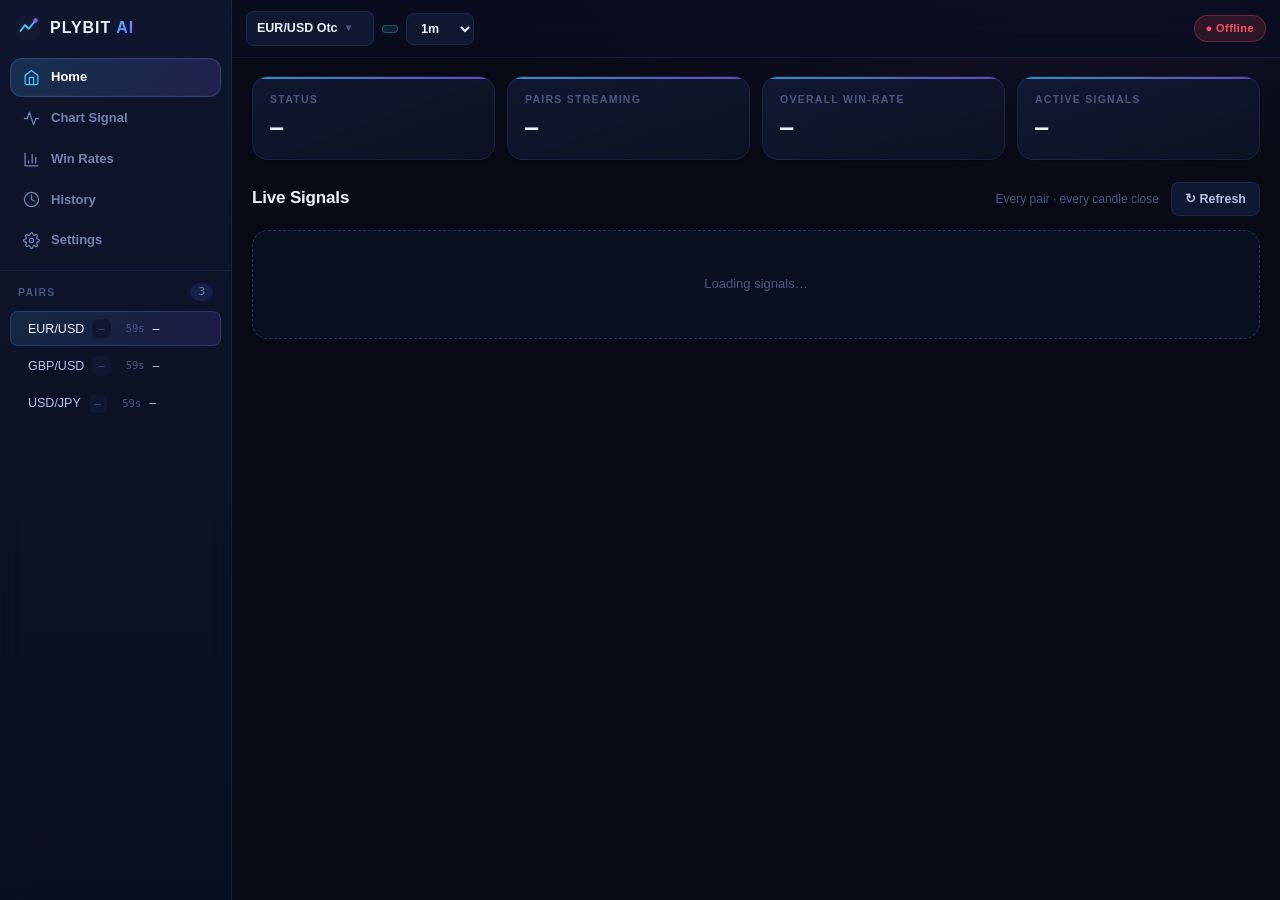
==== commit d848993a: "feat: statistical signal engine + per-direction win-rate analytics + Aurora UI redesign Signal engin" ====
--- a/static/index.html
+++ b/static/index.html
@@ -4,70 +4,68 @@
   <meta charset="UTF-8" />
   <meta name="viewport" content="width=device-width, initial-scale=1.0, maximum-scale=1.0, user-scalable=no" />
   <title>Plybit AI — Live OTC Signals</title>
-  <link rel="icon" href="data:image/svg+xml,%3Csvg xmlns='http://www.w3.org/2000/svg' viewBox='0 0 32 32'%3E%3Crect width='32' height='32' rx='6' fill='%230d1117'/%3E%3Crect x='8' y='14' width='4' height='12' fill='%2300e676'/%3E%3Cline x1='10' y1='6' x2='10' y2='14' stroke='%2300e676' stroke-width='2'/%3E%3Crect x='20' y='8' width='4' height='10' fill='%23ff1744'/%3E%3Cline x1='22' y1='4' x2='22' y2='24' stroke='%23ff1744' stroke-width='2'/%3E%3C/svg%3E" />
+  <link rel="icon" href="data:image/svg+xml,%3Csvg xmlns='http://www.w3.org/2000/svg' viewBox='0 0 32 32'%3E%3Crect width='32' height='32' rx='8' fill='%230b0f1d'/%3E%3Cpath d='M6 20 L12 12 L17 17 L26 6' stroke='%2340c4ff' stroke-width='2.6' fill='none' stroke-linecap='round' stroke-linejoin='round'/%3E%3Ccircle cx='26' cy='6' r='3' fill='%238b5cf6'/%3E%3C/svg%3E" />
   <link rel="stylesheet" href="style.css" />
 </head>
 <body>
   <div id="app">
 
-    <!-- ═══ SIDEBAR — Desktop navigation + pair list (≥768px) ════════════════
-         On mobile (<768px) hidden, opens as drawer via #sidebar-toggle. -->
+    <!-- ═══ SIDEBAR — Desktop navigation + pair list (≥1024px) ══════════════
+         On mobile hidden; opens as a drawer via #sidebar-toggle. -->
     <aside id="sidebar">
       <div class="sidebar-brand">
-        <svg width="26" height="26" viewBox="0 0 22 22" fill="none">
-          <polygon points="11,1 21,6 21,16 11,21 1,16 1,6" fill="#448aff" opacity="0.9"/>
-          <polygon points="11,5 17,8.5 17,15.5 11,19 5,15.5 5,8.5" fill="#0a0a0f"/>
-          <circle cx="11" cy="12" r="3" fill="#448aff"/>
-        </svg>
-        <span class="sidebar-brand-text">PLYBIT <em>AI</em></span>
+        <span class="brand-mark">
+          <svg width="24" height="24" viewBox="0 0 32 32" fill="none">
+            <rect width="32" height="32" rx="8" fill="url(#bg1)"/>
+            <path d="M6 20 L12 12 L17 17 L26 6" stroke="#40c4ff" stroke-width="2.6" stroke-linecap="round" stroke-linejoin="round"/>
+            <circle cx="26" cy="6" r="3" fill="#8b5cf6"/>
+            <defs><linearGradient id="bg1" x1="0" y1="0" x2="32" y2="32"><stop stop-color="#141b31"/><stop offset="1" stop-color="#0b0f1d"/></linearGradient></defs>
+          </svg>
+        </span>
+        <span class="sidebar-brand-text">PLYBIT<em>AI</em></span>
       </div>
 
       <nav class="sidebar-nav">
         <button type="button" class="nav-item active" data-page="home">
-          <svg class="nav-icon" viewBox="0 0 24 24" fill="none" stroke="currentColor" stroke-width="2" stroke-linecap="round" stroke-linejoin="round"><path d="M3 9l9-7 9 7v11a2 2 0 0 1-2 2H5a2 2 0 0 1-2-2z"/><polyline points="9 22 9 12 15 12 15 22"/></svg>
+          <svg class="nav-icon" viewBox="0 0 24 24" fill="none" stroke="currentColor" stroke-width="1.8" stroke-linecap="round" stroke-linejoin="round"><path d="M3 9l9-7 9 7v11a2 2 0 0 1-2 2H5a2 2 0 0 1-2-2z"/><polyline points="9 22 9 12 15 12 15 22"/></svg>
           <span class="nav-label">Home</span>
         </button>
         <button type="button" class="nav-item" data-page="chart">
-          <svg class="nav-icon" viewBox="0 0 24 24" fill="none" stroke="currentColor" stroke-width="2" stroke-linecap="round" stroke-linejoin="round"><polyline points="22 12 18 12 15 21 9 3 6 12 2 12"/></svg>
+          <svg class="nav-icon" viewBox="0 0 24 24" fill="none" stroke="currentColor" stroke-width="1.8" stroke-linecap="round" stroke-linejoin="round"><polyline points="22 12 18 12 15 21 9 3 6 12 2 12"/></svg>
           <span class="nav-label">Chart Signal</span>
         </button>
+        <button type="button" class="nav-item" data-page="analytics">
+          <svg class="nav-icon" viewBox="0 0 24 24" fill="none" stroke="currentColor" stroke-width="1.8" stroke-linecap="round" stroke-linejoin="round"><path d="M3 3v18h18"/><path d="M18 17V9"/><path d="M13 17V5"/><path d="M8 17v-3"/></svg>
+          <span class="nav-label">Win Rates</span>
+        </button>
         <button type="button" class="nav-item" data-page="history">
-          <svg class="nav-icon" viewBox="0 0 24 24" fill="none" stroke="currentColor" stroke-width="2" stroke-linecap="round" stroke-linejoin="round"><circle cx="12" cy="12" r="10"/><polyline points="12 6 12 12 16 14"/></svg>
+          <svg class="nav-icon" viewBox="0 0 24 24" fill="none" stroke="currentColor" stroke-width="1.8" stroke-linecap="round" stroke-linejoin="round"><circle cx="12" cy="12" r="10"/><polyline points="12 6 12 12 16 14"/></svg>
           <span class="nav-label">History</span>
         </button>
         <button type="button" class="nav-item" data-page="settings">
-          <svg class="nav-icon" viewBox="0 0 24 24" fill="none" stroke="currentColor" stroke-width="2" stroke-linecap="round" stroke-linejoin="round"><circle cx="12" cy="12" r="3"/><path d="M19.4 15a1.65 1.65 0 00.33 1.82l.06.06a2 2 0 010 2.83 2 2 0 01-2.83 0l-.06-.06a1.65 1.65 0 00-1.82-.33 1.65 1.65 0 00-1 1.51V21a2 2 0 01-4 0v-.09A1.65 1.65 0 009 19.4a1.65 1.65 0 00-1.82.33l-.06.06a2 2 0 01-2.83-2.83l.06-.06A1.65 1.65 0 004.68 15a1.65 1.65 0 00-1.51-1H3a2 2 0 010-4h.09A1.65 1.65 0 004.6 9a1.65 1.65 0 00-.33-1.82l-.06-.06a2 2 0 012.83-2.83l.06.06A1.65 1.65 0 009 4.68a1.65 1.65 0 001-1.51V3a2 2 0 014 0v.09a1.65 1.65 0 001 1.51 1.65 1.65 0 001.82-.33l.06-.06a2 2 0 012.83 2.83l-.06.06A1.65 1.65 0 0019.32 9a1.65 1.65 0 001.51 1H21a2 2 0 010 4h-.09a1.65 1.65 0 00-1.51 1z"/></svg>
+          <svg class="nav-icon" viewBox="0 0 24 24" fill="none" stroke="currentColor" stroke-width="1.8" stroke-linecap="round" stroke-linejoin="round"><circle cx="12" cy="12" r="3"/><path d="M19.4 15a1.65 1.65 0 00.33 1.82l.06.06a2 2 0 010 2.83 2 2 0 01-2.83 0l-.06-.06a1.65 1.65 0 00-1.82-.33 1.65 1.65 0 00-1 1.51V21a2 2 0 01-4 0v-.09A1.65 1.65 0 009 19.4a1.65 1.65 0 00-1.82.33l-.06.06a2 2 0 01-2.83-2.83l.06-.06A1.65 1.65 0 004.68 15a1.65 1.65 0 00-1.51-1H3a2 2 0 010-4h.09A1.65 1.65 0 004.6 9a1.65 1.65 0 00-.33-1.82l-.06-.06a2 2 0 012.83-2.83l.06.06A1.65 1.65 0 009 4.68a1.65 1.65 0 001-1.51V3a2 2 0 014 0v.09a1.65 1.65 0 001 1.51 1.65 1.65 0 001.82-.33l.06-.06a2 2 0 012.83 2.83l-.06.06A1.65 1.65 0 0019.32 9a1.65 1.65 0 001.51 1H21a2 2 0 010 4h-.09a1.65 1.65 0 00-1.51 1z"/></svg>
           <span class="nav-label">Settings</span>
         </button>
       </nav>
 
-      <!-- Pair list — always visible in sidebar (desktop) / drawer (mobile) -->
-      <div class="sidebar-pairs">
-        <div class="sidebar-pairs-head">
-          <span class="panel-title">Pairs</span>
-          <span id="sidebar-pairs-count" class="sidebar-pairs-count">–</span>
-        </div>
-        <div id="sidebar-pair-list" class="sidebar-pair-list">
-          <div class="sidebar-pair-empty">Loading…</div>
-        </div>
+      <div class="sidebar-pairs-head">
+        <span class="sidebar-pairs-title">Pairs</span>
+        <span id="sidebar-pairs-count" class="sidebar-pairs-count">–</span>
       </div>
-
-      <div class="sidebar-footer">
-        <div id="status" class="status disconnected">● Connecting</div>
-      </div>
+      <div id="sidebar-pair-list" class="sidebar-pair-list"></div>
     </aside>
 
-    <!-- ═══ SIDEBAR BACKDROP (mobile overlay) ═══════════════════════════════ -->
+    <!-- ═══ SIDEBAR BACKDROP (mobile overlay) ═══════════════════════════ -->
     <div id="sidebar-backdrop" class="hidden"></div>
 
-    <!-- ═══ MAIN WRAPPER ═══════════════════════════════════════════════════ -->
+    <!-- ═══ MAIN WRAPPER ═════════════════════════════════════════════ -->
     <div id="main-wrapper">
 
-      <!-- ── Top Bar ──────────────────────────────────────────────────── -->
+      <!-- ── Top Bar ──────────────────────────────────────────────── -->
       <header id="topbar">
         <div class="topbar-left">
           <button type="button" id="sidebar-toggle" class="sidebar-toggle" title="Menu">
-            <svg width="20" height="20" viewBox="0 0 24 24" fill="none" stroke="currentColor" stroke-width="2.5" stroke-linecap="round"><line x1="3" y1="6" x2="21" y2="6"/><line x1="3" y1="12" x2="21" y2="12"/><line x1="3" y1="18" x2="21" y2="18"/></svg>
+            <svg width="20" height="20" viewBox="0 0 24 24" fill="none" stroke="currentColor" stroke-width="2.2" stroke-linecap="round"><line x1="3" y1="6" x2="21" y2="6"/><line x1="3" y1="12" x2="21" y2="12"/><line x1="3" y1="18" x2="21" y2="18"/></svg>
           </button>
 
           <button type="button" id="pair-btn" class="ctrl-select pair-btn" title="Select trading pair">
@@ -87,7 +85,6 @@
         </div>
 
         <div class="topbar-center">
-          <!-- Live price ticker — flashes green/red on each tick -->
           <div id="live-price-ticker" class="live-price-ticker hidden">
             <span id="ticker-pair" class="ticker-pair">–</span>
             <span id="ticker-price" class="ticker-price">–</span>
@@ -98,23 +95,20 @@
           <div id="accuracy-wrap" class="hidden topbar-accuracy">
             <span id="accuracy-label"></span>
           </div>
+          <div id="status" class="status disconnected">● Connecting</div>
           <div id="header-stats">
             <button type="button" id="refresh-btn" class="topbar-btn" title="Refresh">
-              <svg width="14" height="14" viewBox="0 0 24 24" fill="none" stroke="currentColor" stroke-width="2.5" stroke-linecap="round" stroke-linejoin="round"><polyline points="23 4 23 10 17 10"/><path d="M20.49 15a9 9 0 11-2.12-9.36L23 10"/></svg>
+              <svg width="14" height="14" viewBox="0 0 24 24" fill="none" stroke="currentColor" stroke-width="2.4" stroke-linecap="round" stroke-linejoin="round"><polyline points="23 4 23 10 17 10"/><path d="M20.49 15a9 9 0 11-2.12-9.36L23 10"/></svg>
             </button>
           </div>
         </div>
       </header>
 
-      <!-- ═══ PAGES CONTAINER ═══════════════════════════════════════════ -->
+      <!-- ═══ PAGES CONTAINER ═══════════════════════════════════════ -->
       <div id="pages">
 
-        <!-- ═══ CHART PAGE ═══════════════════════════════════════════════ -->
+        <!-- ═══ CHART PAGE ═══════════════════════════════════════════ -->
         <div id="tab-advance" class="page hidden">
-          <!-- Signal Bar — prominent top-center. Two-tier card: the call/put
-               read is the primary focal point (top row), score + transient
-               state chips (entry timing, tick confirmation, strength gate)
-               are secondary (bottom row, wraps as a set on narrow screens). -->
           <div id="signal-bar" class="hidden">
             <div class="signal-primary">
               <div id="signal-badge" class="signal-badge neutral">
@@ -137,10 +131,8 @@
 
           <div id="accuracy-strip" class="hidden"></div>
 
-          <!-- Main area: chart + side panel -->
           <div id="main">
             <div id="chart-wrap">
-              <!-- Big countdown — large mono digits, top-left overlay -->
               <div id="chart-countdown" class="chart-countdown hidden">–</div>
               <div id="chart"></div>
               <div id="chart-loading" class="hidden">
@@ -159,13 +151,12 @@
               </div>
             </div>
 
-            <!-- Side panel — floating glass card on desktop, bottom sheet on mobile -->
             <aside id="side-panel">
               <div id="side-panel-toggle" class="side-panel-toggle" title="Toggle panel">
                 <svg width="14" height="14" viewBox="0 0 24 24" fill="none" stroke="currentColor" stroke-width="2.5" stroke-linecap="round"><polyline points="9 18 15 12 9 6"/></svg>
               </div>
 
-              <div class="panel-title">Deep Analysis</div>
+              <div class="panel-title">Market State</div>
               <div id="mstate-card" class="mstate-card">
                 <div class="mstate-head">
                   <span id="mstate-chip" class="mstate-chip">–</span>
@@ -179,7 +170,6 @@
               <div class="panel-title panel-title-gap">Theory Accuracy <span id="winrate-overall" class="wr-overall">--</span></div>
               <ul id="theory-stats"><li class="empty">Collecting results…</li></ul>
 
-              <!-- Signal history mini-list — last 5 signals -->
               <div class="panel-title panel-title-gap">Recent Signals</div>
               <div id="signal-history-mini" class="signal-history-mini">
                 <div class="mini-empty">No signals yet</div>
@@ -224,24 +214,19 @@
 
               <div class="panel-title panel-title-gap">Theories</div>
               <ul id="theory-legend">
+                <li><span class="t-num">STAT</span> Statistical edge (measured continuation bias)</li>
                 <li><span class="t-num">RUN</span> Tick pressure (effort vs result)</li>
                 <li><span class="t-num">WICKWALL</span> Repeated wick rejection zone</li>
                 <li><span class="t-num">MICRO</span> Tick microstructure signals</li>
                 <li><span class="t-num">DIVERGENCE</span> Price vs momentum divergence</li>
                 <li><span class="t-num">LIVE</span> Running candle tick vote</li>
-                <li><span class="t-num">TICKSWEEP</span> Running candle stop hunt</li>
-                <li><span class="t-num">ABSORBWALL</span> Running candle price-band absorption</li>
-                <li><span class="t-num">LATEFLIP</span> Running candle 70/30 control transfer</li>
-                <li><span class="t-num">MARKET_STATE</span> Deep analysis (main predictor)</li>
+                <li><span class="t-num">MARKET_STATE</span> Deep market-state analysis</li>
               </ul>
             </aside>
           </div>
         </div>
 
-        <!-- ═══ HOME PAGE (default landing) ══════════════════════════════════
-             Overview dashboard: pair count + connection status + live signal
-             table for all 16 pairs. Updates in real-time as each pair's
-             candle closes. The "Share Signal" content lives here now. -->
+        <!-- ═══ HOME PAGE (default landing) ═══════════════════════════════ -->
         <div id="tab-home" class="page">
           <div class="page-scroll">
             <div class="home-stats-row">
@@ -264,32 +249,74 @@
             </div>
 
             <div class="share-signal-head">
-              <h2>Share Signal</h2>
-              <span class="share-signal-sub">Live signals for all 16 pairs — updates every candle close</span>
-              <button type="button" id="share-refresh" class="history-btn">↻ Refresh</button>
-            </div>
-            <div class="share-signal-table-wrap">
-              <table id="share-signal-table" class="share-signal-table">
+              <h2>Live Signals</h2>
+              <span class="share-signal-sub">Every pair · every candle close</span>
+              <button type="button" id="share-refresh" class="ghost-btn">↻ Refresh</button>
+            </div>
+            <div id="share-signal-grid" class="share-grid">
+              <div class="share-grid-empty">Loading signals…</div>
+            </div>
+          </div>
+        </div>
+
+        <!-- ═══ ANALYTICS PAGE — per-pair + per-direction win rates ═══════ -->
+        <div id="tab-analytics" class="page hidden">
+          <div class="page-scroll">
+            <div class="history-page-head">
+              <h2>Win Rates</h2>
+              <select id="analytics-days" class="ctrl-select" title="Time window">
+                <option value="1">Last 24h</option>
+                <option value="3">Last 3 days</option>
+                <option value="7" selected>Last 7 days</option>
+                <option value="30">Last 30 days</option>
+              </select>
+              <button type="button" id="analytics-refresh" class="ghost-btn">↻ Refresh</button>
+            </div>
+
+            <div class="dir-summary-row">
+              <div class="dir-summary-card call">
+                <span class="dir-summary-label">▲ CALL Win-Rate</span>
+                <span id="analytics-call-rate" class="dir-summary-value">–</span>
+                <span id="analytics-call-n" class="dir-summary-sub">no data yet</span>
+              </div>
+              <div class="dir-summary-card all">
+                <span class="dir-summary-label">◆ Overall</span>
+                <span id="analytics-all-rate" class="dir-summary-value">–</span>
+                <span id="analytics-all-n" class="dir-summary-sub">no data yet</span>
+              </div>
+              <div class="dir-summary-card put">
+                <span class="dir-summary-label">▼ PUT Win-Rate</span>
+                <span id="analytics-put-rate" class="dir-summary-value">–</span>
+                <span id="analytics-put-n" class="dir-summary-sub">no data yet</span>
+              </div>
+            </div>
+
+            <div class="analytics-note">
+              Break-even ≈ <b id="analytics-breakeven">54.05%</b> at an 85% payout.
+              <span id="analytics-be-note">Green = the whole confidence interval clears break-even (proven edge).</span>
+            </div>
+
+            <div class="table-wrap">
+              <table id="analytics-table" class="analytics-table">
                 <thead>
                   <tr>
                     <th class="col-pair">Pair</th>
-                    <th class="col-type">Type</th>
-                    <th class="col-time">Time</th>
-                    <th class="col-buyer">Buyer %</th>
-                    <th class="col-seller">Seller %</th>
-                    <th class="col-signal">Signal</th>
-                    <th class="col-pred">Prediction Candle</th>
+                    <th class="col-num">Signals</th>
+                    <th class="col-num">Win-Rate</th>
+                    <th class="col-dir">▲ CALL</th>
+                    <th class="col-dir">▼ PUT</th>
+                    <th class="col-bias">Bias</th>
                   </tr>
                 </thead>
-                <tbody id="share-signal-rows">
-                  <tr><td colspan="7" class="history-empty">Loading signals…</td></tr>
+                <tbody id="analytics-rows">
+                  <tr><td colspan="6" class="history-empty">Loading…</td></tr>
                 </tbody>
               </table>
             </div>
           </div>
         </div>
 
-        <!-- ═══ HISTORY PAGE ═══════════════════════════════════════════════ -->
+        <!-- ═══ HISTORY PAGE ═══════════════════════════════════════════ -->
         <div id="tab-history" class="page hidden">
           <div class="page-scroll">
             <div class="history-page-head">
@@ -297,7 +324,17 @@
               <select id="history-pair-filter" class="ctrl-select" title="Filter by pair">
                 <option value="">All pairs</option>
               </select>
-              <button type="button" id="history-refresh" class="history-btn">↻ Refresh</button>
+              <select id="history-direction-filter" class="ctrl-select" title="Filter by direction">
+                <option value="">Call + Put</option>
+                <option value="CALL">▲ CALL only</option>
+                <option value="PUT">▼ PUT only</option>
+              </select>
+              <select id="history-result-filter" class="ctrl-select" title="Filter by result">
+                <option value="">All results</option>
+                <option value="correct">✓ Wins</option>
+                <option value="wrong">✗ Losses</option>
+              </select>
+              <button type="button" id="history-refresh" class="ghost-btn">↻ Refresh</button>
             </div>
             <div id="history-body">
               <table id="history-table">
@@ -319,11 +356,10 @@
           </div>
         </div>
 
-        <!-- ═══ SETTINGS PAGE ══════════════════════════════════════════════ -->
+        <!-- ═══ SETTINGS PAGE ══════════════════════════════════════════ -->
         <div id="tab-settings" class="page hidden">
           <div class="page-scroll">
 
-            <!-- Quotex Connection — paste SSID token here -->
             <div class="info-card token-card">
               <h2>Quotex Connection</h2>
               <div class="token-status-row">
@@ -343,8 +379,8 @@
                   autocomplete="off"
                   spellcheck="false"></textarea>
                 <div class="token-actions">
-                  <button type="submit" class="history-btn token-submit-btn">Connect</button>
-                  <button type="button" id="token-clear-btn" class="history-btn token-clear-btn">Clear</button>
+                  <button type="submit" class="ghost-btn token-submit-btn">Connect</button>
+                  <button type="button" id="token-clear-btn" class="ghost-btn token-clear-btn">Clear</button>
                 </div>
                 <div id="token-msg" class="pw-msg"></div>
               </form>
@@ -418,7 +454,9 @@
 
             <div class="info-card">
               <h2>About</h2>
-              <p>Plybit AI — live OTC price-action signal dashboard.</p>
+              <p>Plybit AI — live OTC price-action signal dashboard with a
+                measured statistical signal engine and honest, per-direction
+                win-rate analytics.</p>
               <p class="plan-note">© 2026 Plybit AI. All rights reserved.</p>
             </div>
           </div>
@@ -427,7 +465,7 @@
       </div><!-- #pages -->
     </div><!-- #main-wrapper -->
 
-    <!-- ═══ BOTTOM TABS — Mobile navigation (<768px) ═══════════════════════ -->
+    <!-- ═══ BOTTOM TABS — Mobile navigation (<1024px) ═════════════════════ -->
     <nav id="bottom-tabs">
       <button type="button" class="tab-btn active" data-tab="home">
         <svg class="tab-icon" viewBox="0 0 24 24" fill="none" stroke="currentColor" stroke-width="2" stroke-linecap="round" stroke-linejoin="round"><path d="M3 9l9-7 9 7v11a2 2 0 0 1-2 2H5a2 2 0 0 1-2-2z"/><polyline points="9 22 9 12 15 12 15 22"/></svg>
@@ -436,6 +474,10 @@
       <button type="button" class="tab-btn" data-tab="chart">
         <svg class="tab-icon" viewBox="0 0 24 24" fill="none" stroke="currentColor" stroke-width="2" stroke-linecap="round" stroke-linejoin="round"><polyline points="22 12 18 12 15 21 9 3 6 12 2 12"/></svg>
         <span class="tab-btn-label">Chart</span>
+      </button>
+      <button type="button" class="tab-btn" data-tab="analytics">
+        <svg class="tab-icon" viewBox="0 0 24 24" fill="none" stroke="currentColor" stroke-width="2" stroke-linecap="round" stroke-linejoin="round"><path d="M3 3v18h18"/><path d="M18 17V9"/><path d="M13 17V5"/><path d="M8 17v-3"/></svg>
+        <span class="tab-btn-label">Win Rates</span>
       </button>
       <button type="button" class="tab-btn" data-tab="history">
         <svg class="tab-icon" viewBox="0 0 24 24" fill="none" stroke="currentColor" stroke-width="2" stroke-linecap="round" stroke-linejoin="round"><circle cx="12" cy="12" r="10"/><polyline points="12 6 12 12 16 14"/></svg>
@@ -448,26 +490,15 @@
     </nav>
 
     <!-- Mobile-only floating toggle for the Deep Analysis bottom sheet.
-         MUST live here — a sibling of #bottom-tabs, NOT nested inside
-         #main/.page/<aside id="side-panel"> — because .page (#tab-advance)
-         always carries a non-none CSS transform (its enter/active-state
-         animation, style.css ~line 685-695), and #side-panel itself gets a
-         transform to slide off-screen when closed. Per the CSS spec, ANY
-         ancestor with a transform becomes the containing block for
-         position:fixed descendants too, not just position:absolute ones —
-         so a toggle nested in either of those would either be dragged
-         off-screen with the panel it's supposed to open, or be positioned
-         relative to the wrong box entirely instead of the viewport. This
-         level (a direct child of #app, alongside #bottom-tabs, which has
-         no transform anywhere in its ancestor chain) is the first place a
-         real position:fixed is guaranteed to behave like one. -->
+         MUST be a direct child of #app (see style.css side-panel transform
+         rules and the containing-block note in the old design). -->
     <button type="button" id="side-panel-toggle-mobile"
             class="side-panel-toggle-mobile" title="Deep Analysis"
             aria-label="Toggle deep analysis panel">
       <svg width="18" height="18" viewBox="0 0 24 24" fill="none" stroke="currentColor" stroke-width="2.5" stroke-linecap="round" stroke-linejoin="round"><path d="M3 3v18h18"/><path d="M18 17V9"/><path d="M13 17V5"/><path d="M8 17v-3"/></svg>
     </button>
 
-    <!-- ═══ OVERLAYS ═══════════════════════════════════════════════════════ -->
+    <!-- ═══ OVERLAYS ═════════════════════════════════════════════════ -->
 
     <!-- Pair picker dropdown -->
     <div id="pair-panel" class="pair-panel hidden">
@@ -482,7 +513,7 @@
     <div id="signal-popup" class="signal-popup hidden">
       <div id="signal-popup-badge" class="signal-badge neutral">–</div>
       <div id="signal-popup-meta" class="signals-last-meta">–</div>
-      <button type="button" id="signal-popup-close" class="history-btn">✕</button>
+      <button type="button" id="signal-popup-close" class="ghost-btn">✕</button>
     </div>
 
   </div><!-- #app -->
@@ -491,4 +522,3 @@
   <script src="nav.js"></script>
   <script src="chart.js"></script>
 </body>
-</html>
--- a/static/style.css
+++ b/static/style.css
@@ -1,3903 +1,1090 @@
-/* ═══════════════════════════════════════════════════════════════════════════════
-   Plybit AI — Dark-Theme Binary Options Trading Signal Dashboard
-   style.css  |  Production build
-   ═══════════════════════════════════════════════════════════════════════════════ */
-
-/* ── 1. CSS Custom Properties ───────────────────────────────────────────────── */
+/* ═══════════════════════════════════════════════════════════════════════════
+   PLYBIT AI — "Aurora Terminal" design system
+   Deep-space navy · glass panels · electric blue/violet accents
+   ───────────────────────────────────────────────────────────────────────────
+   Class contract (chart.js / nav.js depend on these):
+     .signal-badge.{call,put,neutral}.str-{STRONG,MEDIUM,WEAK} + .signal-pop
+     .conf-bar.{call,put}          .mstate-*     .ss-* (share grid)
+     .wr-{win,loss,flat,thin,none,low,good,mid,bad}
+     .home-stat-value.{live,offline}             .status.{connected,disconnected,connecting}
+     .regime-badge.{uptrend,downtrend,sideways}.{zone-sup,zone-res,zone-mid}
+     .entry-timing.{et-go,et-warn,et-skip}       .running-conf.{confirming,opposing}
+     .runconf-badge                              .micro-*   .kl-item.kl-{major,minor}
+     .acc-dot.{correct,wrong,draw}.{call,put}    .sidebar-pair-row / -wr / -cd
+     .history-empty  .hist-signal.{call,put}  .hist-result.{correct,wrong,draw}
+   ═══════════════════════════════════════════════════════════════════════════ */
 
 :root {
-  /* Core palette */
-  --bg:       #06080d;
-  --bg2:      #0d1117;
-  --bg3:      #161b22;
-  --bg4:      #1c2333;
-  --border:   #21262d;
-  --border-hover: #30363d;
-  --text:     #e6edf3;
-  --text2:    #8b949e;
-  --text3:    #484f58;
-
-  /* Accent palette */
-  --green:    #00e676;
-  --red:      #ff1744;
-  --blue:     #448aff;
-  --yellow:   #ffd740;
-  --violet:   #8b5cf6;
-
-  /* Layout dimensions */
-  --sidebar-w:   240px;
-  --topbar-h:    52px;
-  --bottomtab-h: 60px;
-
-  /* Border radii */
-  --r:     10px;
-  --r-lg:  14px;
-  --r-xl:  20px;
-
-  /* Glass / shadow system */
-  --glass:            rgba(13, 17, 23, 0.85);
-  --shadow-sm:        0 1px 3px rgba(0, 0, 0, 0.4);
-  --shadow-md:        0 4px 12px rgba(0, 0, 0, 0.4);
-  --shadow-lg:        0 8px 32px rgba(0, 0, 0, 0.5);
-  --shadow-glow-green: 0 0 20px rgba(0, 230, 118, 0.2);
-  --shadow-glow-red:   0 0 20px rgba(255, 23, 68, 0.2);
-  --shadow-glow-blue:  0 0 20px rgba(68, 138, 255, 0.2);
-
-  /* ── NEW: Animation & motion system ── */
-  --ease-out-expo: cubic-bezier(0.16, 1, 0.3, 1);
-  --ease-spring:   cubic-bezier(0.34, 1.56, 0.64, 1);
-  --duration-fast: 0.15s;
-  --duration-normal: 0.25s;
-  --duration-slow: 0.4s;
-
-  /* ── NEW: Enhanced shadow / glow system ── */
-  --shadow-card:       0 2px 8px rgba(0, 0, 0, 0.3), 0 0 1px rgba(255, 255, 255, 0.03);
-  --shadow-card-hover: 0 8px 24px rgba(0, 0, 0, 0.4), 0 0 0 1px rgba(255, 255, 255, 0.04);
-  --shadow-topbar:     0 1px 12px rgba(0, 0, 0, 0.3), 0 0 0 1px rgba(255, 255, 255, 0.02);
-  --glow-green-soft:   0 0 20px rgba(0, 230, 118, 0.15);
-  --glow-red-soft:     0 0 20px rgba(255, 23, 68, 0.15);
-  --glow-blue-soft:    0 0 20px rgba(68, 138, 255, 0.15);
-
-  /* ── NEW: Card gradient system ── */
-  --card-grad: linear-gradient(145deg, rgba(22, 27, 34, 0.9) 0%, rgba(13, 17, 23, 0.95) 100%);
-  --card-grad-hover: linear-gradient(145deg, rgba(28, 35, 51, 0.95) 0%, rgba(22, 27, 34, 0.98) 100%);
-}
-
-/* ── 2. Reset & Base ────────────────────────────────────────────────────────── */
-
-*, *::before, *::after {
+  /* surfaces */
+  --bg-0: #070a14;            /* app background */
+  --bg-1: #0b1020;            /* panel background */
+  --bg-2: #101731;            /* raised background */
+  --bg-3: #16204a;            /* hover / active fill */
+  --glass: rgba(20, 28, 56, 0.55);
+  --line: rgba(96, 128, 220, 0.14);
+  --line-strong: rgba(110, 145, 240, 0.28);
+
+  /* text */
+  --tx-0: #eef2ff;            /* primary */
+  --tx-1: #b7c3e6;            /* secondary */
+  --tx-2: #7483ad;            /* muted */
+  --tx-3: #4a5780;            /* faint */
+
+  /* brand */
+  --blue: #40c4ff;
+  --violet: #8b5cf6;
+  --grad-brand: linear-gradient(135deg, #40c4ff 0%, #8b5cf6 100%);
+
+  /* signals */
+  --up: #0ee08f;
+  --up-dim: rgba(14, 224, 143, 0.14);
+  --dn: #ff4d67;
+  --dn-dim: rgba(255, 77, 103, 0.14);
+  --warn: #ffb547;
+  --flat: #8fa1cf;
+
+  /* geometry */
+  --r-sm: 8px;
+  --r-md: 12px;
+  --r-lg: 16px;
+  --r-xl: 20px;
+  --shadow-1: 0 1px 2px rgba(0, 0, 0, 0.35);
+  --shadow-2: 0 8px 28px rgba(2, 6, 20, 0.55);
+  --sidebar-w: 232px;
+  --topbar-h: 58px;
+  --tabs-h: 62px;
+
+  --font: "Inter", "SF Pro Display", -apple-system, "Segoe UI", Roboto,
+          "Helvetica Neue", Arial, sans-serif;
+  --mono: "JetBrains Mono", "SF Mono", ui-monospace, "Cascadia Mono",
+          "Roboto Mono", Menlo, Consolas, monospace;
+}
+
+/* ── Reset / base ─────────────────────────────────────────────────────── */
+*, *::before, *::after { box-sizing: border-box; }
+html, body { height: 100%; }
+body {
   margin: 0;
-  padding: 0;
-  box-sizing: border-box;
-}
-
-html, body {
-  height: 100%;
+  font-family: var(--font);
+  font-size: 14px;
+  line-height: 1.45;
+  color: var(--tx-1);
+  background:
+    radial-gradient(1100px 500px at 85% -10%, rgba(139, 92, 246, 0.10), transparent 60%),
+    radial-gradient(900px 480px at -10% 110%, rgba(64, 196, 255, 0.08), transparent 55%),
+    var(--bg-0);
+  -webkit-font-smoothing: antialiased;
   overflow: hidden;
-  font-family: -apple-system, BlinkMacSystemFont, 'Segoe UI', Roboto,
-               'Helvetica Neue', Arial, sans-serif;
-  font-size: 14px;
-  line-height: 1.5;
-  color: var(--text);
-  background: var(--bg);
-  -webkit-font-smoothing: antialiased;
-  -moz-osx-font-smoothing: grayscale;
-}
-
-a { color: var(--blue); text-decoration: none; }
-a:hover { text-decoration: underline; }
-
-button { font: inherit; }
-select { font: inherit; }
-
-img { max-width: 100%; display: block; }
-
-/* Global .hidden utility — any element toggled by JS via classList.add('hidden')
-   gets display:none. Replaces the per-element .hidden rules that previously
-   scattered this file (and avoids future regressions where a new toggled
-   element forgets its own .hidden rule). */
+}
+h1, h2, h3 { color: var(--tx-0); margin: 0; font-weight: 650; letter-spacing: -0.01em; }
+h2 { font-size: 17px; }
+a { color: var(--blue); }
+kbd {
+  background: var(--bg-3); border: 1px solid var(--line-strong);
+  border-radius: 5px; padding: 1px 6px; font-family: var(--mono); font-size: 11px;
+}
+code { font-family: var(--mono); font-size: 12px; color: var(--tx-1); }
 .hidden { display: none !important; }
-
-/* ── 3. Scrollbar Styling ───────────────────────────────────────────────────── */
-
-::-webkit-scrollbar {
-  width: 6px;
-  height: 6px;
-}
-::-webkit-scrollbar-track {
-  background: var(--bg);
-}
+::selection { background: rgba(64, 196, 255, 0.28); }
+
+/* Scrollbars */
+::-webkit-scrollbar { width: 9px; height: 9px; }
+::-webkit-scrollbar-track { background: transparent; }
 ::-webkit-scrollbar-thumb {
-  background: var(--border-hover);
-  border-radius: 3px;
-}
-::-webkit-scrollbar-thumb:hover {
-  background: var(--text3);
-}
-
-/* Firefox */
-* {
-  scrollbar-width: thin;
-  scrollbar-color: var(--border-hover) var(--bg);
-}
-
-/* ── 4. App Shell ───────────────────────────────────────────────────────────── */
-
-#app {
-  display: flex;
-  flex-direction: row;
-  height: 100vh;
-  width: 100vw;
-  overflow: hidden;
-  background: var(--bg);
-}
-
-/* ── 5. Sidebar ─────────────────────────────────────────────────────────────── */
-
+  background: rgba(110, 140, 220, 0.22); border-radius: 8px;
+  border: 2px solid transparent; background-clip: content-box;
+}
+::-webkit-scrollbar-thumb:hover { background-color: rgba(110, 140, 220, 0.4); }
+
+/* Tabular numerals everywhere numbers matter */
+.ticker-price, .conf-bar-wrap, #signal-conf, #signal-score,
+.sidebar-pair-wr, .sidebar-pair-cd, .hist-time, .dir-summary-value,
+.analytics-table td, .chart-countdown, .kl-price {
+  font-variant-numeric: tabular-nums;
+}
+
+/* ═══ APP FRAME ════════════════════════════════════════════════════════ */
+#app { display: flex; height: 100vh; height: 100dvh; }
+
+#main-wrapper {
+  flex: 1; min-width: 0;
+  display: flex; flex-direction: column;
+}
+
+/* ═══ SIDEBAR ══════════════════════════════════════════════════════════ */
 #sidebar {
-  position: fixed;
-  top: 0;
-  left: 0;
-  bottom: 0;
   width: var(--sidebar-w);
-  background: var(--bg2);
-  border-right: 1px solid var(--border);
-  display: flex;
-  flex-direction: column;
-  z-index: 45;
-  transform: translateX(-100%);
-  transition: transform 0.25s ease;
-}
-
-#sidebar.open {
-  transform: translateX(0);
-}
-
-/* Desktop — always visible, pushes layout */
-@media (min-width: 768px) {
-  #sidebar {
-    position: relative;
-    transform: translateX(0);
-    flex-shrink: 0;
-  }
-}
-
-/* ── 5a. Sidebar Brand ──────────────────────────────────────────────────────── */
-
+  flex-shrink: 0;
+  display: flex; flex-direction: column;
+  background: linear-gradient(180deg, rgba(18, 26, 54, 0.75), rgba(10, 15, 32, 0.9));
+  border-right: 1px solid var(--line);
+  backdrop-filter: blur(14px);
+  z-index: 60;
+}
 .sidebar-brand {
-  display: flex;
-  align-items: center;
-  gap: 10px;
-  padding: 16px 20px;
-  border-bottom: 1px solid var(--border);
-}
-
-.sidebar-brand svg {
-  width: 26px;
-  height: 26px;
-  flex-shrink: 0;
-}
-
-.sidebar-brand span,
+  display: flex; align-items: center; gap: 10px;
+  padding: 16px 16px 14px;
+}
+.brand-mark { display: grid; place-items: center; }
 .sidebar-brand-text {
-  font-size: 16px;
-  font-weight: 700;
-  color: var(--text);
-  letter-spacing: 0.3px;
-  white-space: nowrap;
-}
-
-/* The "AI" suffix in the brand is styled as an italic accent. */
+  font-size: 16px; font-weight: 800; letter-spacing: 0.06em; color: var(--tx-0);
+}
 .sidebar-brand-text em {
-  font-style: italic;
-  font-weight: 700;
-  color: var(--blue);
-  margin-left: 2px;
-}
-
-/* ── 5b. Sidebar Navigation ─────────────────────────────────────────────────── */
-
-.sidebar-nav {
-  display: flex;
-  flex-direction: column;
-  gap: 2px;
-  padding: 8px;
-  list-style: none;
-  position: relative;
-}
-
-/* ── NEW: Sidebar sliding active indicator ── */
-.sidebar-nav::before {
-  content: '';
-  position: absolute;
-  left: 8px;
-  width: calc(100% - 16px);
-  height: 40px;
-  background: rgba(68, 138, 255, 0.1);
-  border-radius: 8px;
-  transition: top var(--duration-normal) var(--ease-out-expo);
-  pointer-events: none;
-  box-shadow: inset 0 0 0 1px rgba(68, 138, 255, 0.08), 0 0 12px rgba(68, 138, 255, 0.06);
-  z-index: 0;
-  top: 8px;
-  opacity: 0;
-}
-
-.sidebar-nav.has-active::before {
-  opacity: 1;
-}
-
-/* ── 5c. Nav Item ───────────────────────────────────────────────────────────── */
-
+  font-style: normal; margin-left: 5px;
+  background: var(--grad-brand);
+  -webkit-background-clip: text; background-clip: text; color: transparent;
+}
+
+.sidebar-nav { padding: 4px 10px; display: grid; gap: 2px; }
 .nav-item {
-  display: flex;
-  align-items: center;
-  gap: 12px;
-  padding: 10px 16px;
-  border-radius: 8px;
-  color: var(--text2);
-  cursor: pointer;
-  transition: all 0.2s ease;
-  user-select: none;
-  border: none;
-  background: none;
-  width: 100%;
-  text-align: left;
-  font-size: 13px;
-  line-height: 1.4;
-  position: relative;
-  z-index: 1;
-}
-
-.nav-item:hover {
-  background: rgba(255, 255, 255, 0.05);
-  color: var(--text);
-}
-
+  display: flex; align-items: center; gap: 11px;
+  width: 100%; padding: 9px 12px;
+  background: none; border: 1px solid transparent; border-radius: var(--r-md);
+  color: var(--tx-2); font: inherit; font-weight: 550; font-size: 13px;
+  cursor: pointer; transition: all 0.16s ease;
+}
+.nav-item:hover { color: var(--tx-0); background: rgba(80, 110, 200, 0.10); }
 .nav-item.active {
-  background: rgba(68, 138, 255, 0.12);
-  color: var(--blue);
-  font-weight: 600;
-}
-
-/* NEW: Premium active glow on sidebar nav */
-.nav-item.active::after {
-  content: '';
-  position: absolute;
-  left: 0;
-  top: 50%;
-  transform: translateY(-50%);
-  width: 3px;
-  height: 20px;
-  background: var(--blue);
-  border-radius: 0 3px 3px 0;
-  box-shadow: 0 0 8px rgba(68, 138, 255, 0.5);
-  animation: navIndicatorIn 0.3s var(--ease-spring) forwards;
-}
-
-@keyframes navIndicatorIn {
-  from { height: 0; opacity: 0; }
-  to   { height: 20px; opacity: 1; }
-}
-
-.nav-item .nav-icon {
-  width: 20px;
-  height: 20px;
-  flex-shrink: 0;
-  transition: transform var(--duration-fast) ease;
-}
-
-.nav-item:hover .nav-icon {
-  transform: scale(1.1);
-}
-
-.nav-item .nav-label {
-  font-size: 13px;
-  white-space: nowrap;
-  overflow: hidden;
-  text-overflow: ellipsis;
-}
-
-/* ── 5d. Sidebar Footer ─────────────────────────────────────────────────────── */
-
-.sidebar-footer {
-  margin-top: auto;
-  padding: 8px;
-  border-top: 1px solid var(--border);
-}
-
-.sidebar-status {
-  padding: 12px 16px;
-}
-
-#status {
-  font-size: 11px;
-  color: var(--text3);
-  line-height: 1.5;
-}
-
-/* ── NEW: Connection status breathing animation ──
-   chart.js sets `el.className = 'status ' + cls` where cls is one of
-   "connected" / "connecting" / "disconnected" — so the #status div ends up
-   with two classes (e.g. "status connected"). We support BOTH that
-   space-separated form AND the legacy hyphenated form (.status-connected)
-   in case anything else still uses it. */
-.status-connected,
-.status-connecting,
-.status-disconnected,
-.status.connected,
-.status.connecting,
-.status.disconnected,
-#status.connected,
-#status.connecting,
-#status.disconnected {
-  transition: color var(--duration-normal) ease;
-}
-
-.status-connected::before,
-.status.connected::before,
-#status.connected::before {
-  content: '';
-  display: inline-block;
-  width: 6px;
-  height: 6px;
-  border-radius: 50%;
-  background: var(--green);
-  margin-right: 6px;
-  vertical-align: middle;
-  animation: breatheGreen 2.5s ease-in-out infinite;
-}
-
-.status-connecting::before,
-.status.connecting::before,
-#status.connecting::before {
-  content: '';
-  display: inline-block;
-  width: 6px;
-  height: 6px;
-  border-radius: 50%;
-  background: var(--yellow);
-  margin-right: 6px;
-  vertical-align: middle;
-  animation: breatheYellow 1.5s ease-in-out infinite;
-}
-
-.status-disconnected::before,
-.status.disconnected::before,
-#status.disconnected::before {
-  content: '';
-  display: inline-block;
-  width: 6px;
-  height: 6px;
-  border-radius: 50%;
-  background: var(--red);
-  margin-right: 6px;
-  vertical-align: middle;
-}
-
-@keyframes breatheGreen {
-  0%, 100% { opacity: 1; box-shadow: 0 0 4px rgba(0, 230, 118, 0.4); }
-  50%      { opacity: 0.6; box-shadow: 0 0 8px rgba(0, 230, 118, 0.7); }
-}
-
-@keyframes breatheYellow {
-  0%, 100% { opacity: 1; box-shadow: 0 0 4px rgba(255, 215, 64, 0.4); }
-  50%      { opacity: 0.5; box-shadow: 0 0 8px rgba(255, 215, 64, 0.7); }
-}
-
-/* ── 6. Main Wrapper ────────────────────────────────────────────────────────── */
-
-#main-wrapper {
-  flex: 1;
-  display: flex;
-  flex-direction: column;
-  min-width: 0;
-  min-height: 0;
-  overflow: hidden;
-}
-
-/* Desktop offset for sidebar */
-@media (min-width: 768px) {
-  #main-wrapper {
-    margin-left: 0; /* sidebar is in flow */
-  }
-}
-
-/* NEW: Desktop max-width container with breathing room */
-@media (min-width: 1400px) {
-  #main-wrapper {
-    margin-right: auto;
-  }
-}
-
-/* ── 7. Topbar ──────────────────────────────────────────────────────────────── */
-
+  color: #fff;
+  background: linear-gradient(135deg, rgba(64, 196, 255, 0.16), rgba(139, 92, 246, 0.16));
+  border-color: rgba(96, 150, 255, 0.25);
+  box-shadow: inset 0 0 0 1px rgba(255, 255, 255, 0.02);
+}
+.nav-item.active .nav-icon { color: var(--blue); }
+.nav-icon { width: 17px; height: 17px; flex-shrink: 0; }
+
+.sidebar-pairs-head {
+  display: flex; align-items: center; justify-content: space-between;
+  padding: 12px 18px 6px;
+  margin-top: 6px;
+  border-top: 1px solid var(--line);
+}
+.sidebar-pairs-title, .sidebar-pairs-head .panel-title {
+  font-size: 10.5px; font-weight: 700; text-transform: uppercase;
+  letter-spacing: 0.12em; color: var(--tx-3); margin: 0;
+}
+.sidebar-pairs-count {
+  font-family: var(--mono); font-size: 11px; color: var(--tx-2);
+  background: var(--bg-3); border-radius: 999px; padding: 1px 8px;
+}
+.sidebar-pair-list { flex: 1; overflow-y: auto; padding: 4px 10px 10px; }
+.sidebar-pair-empty { padding: 14px; text-align: center; color: var(--tx-3); font-size: 12px; }
+
+.sidebar-pair-row {
+  display: flex; align-items: center; gap: 8px;
+  width: 100%; padding: 7px 9px; margin-bottom: 2px;
+  background: none; border: 1px solid transparent; border-radius: var(--r-sm);
+  color: var(--tx-1); font: inherit; font-size: 12.5px;
+  cursor: pointer; text-align: left; transition: all 0.14s ease;
+}
+.sidebar-pair-row:hover { background: rgba(80, 110, 200, 0.10); }
+.sidebar-pair-row.active {
+  background: linear-gradient(135deg, rgba(64, 196, 255, 0.13), rgba(139, 92, 246, 0.13));
+  border-color: rgba(96, 150, 255, 0.22);
+  color: var(--tx-0);
+}
+.sp-dot {
+  width: 7px; height: 7px; border-radius: 50%; flex-shrink: 0;
+  background: var(--flat);
+}
+.sp-dot.live  { background: var(--up); box-shadow: 0 0 6px rgba(14, 224, 143, 0.8); }
+.sp-dot.otc   { background: var(--warn); }
+.sp-dot.closed{ background: var(--tx-3); }
+.sp-name { flex: 1; min-width: 0; overflow: hidden; text-overflow: ellipsis; white-space: nowrap; }
+.sp-lock { font-size: 10px; opacity: 0.8; }
+.sp-payout { font-family: var(--mono); font-size: 10.5px; color: var(--tx-3); }
+.sidebar-pair-wr {
+  font-family: var(--mono); font-size: 10.5px; padding: 2px 6px;
+  border-radius: 6px; background: var(--bg-2); color: var(--tx-2);
+}
+.sidebar-pair-cd {
+  font-family: var(--mono); font-size: 10.5px; color: var(--tx-3); min-width: 26px;
+  text-align: right;
+}
+.sidebar-pair-cd.warn { color: var(--warn); }
+.sidebar-pair-cd.danger { color: var(--dn); }
+
+/* Win-rate cell states */
+.wr-win  { color: var(--up) !important; background: var(--up-dim) !important; }
+.wr-loss { color: var(--dn) !important; background: var(--dn-dim) !important; }
+.wr-flat { color: var(--tx-1) !important; }
+.wr-thin, .wr-none { color: var(--tx-3) !important; }
+.wr-good { color: var(--up); }
+.wr-mid  { color: var(--tx-1); }
+.wr-bad  { color: var(--dn); }
+.wr-low  { color: var(--tx-3); }
+.wr-overall { font-family: var(--mono); font-size: 11px; color: var(--tx-2); margin-left: 6px; }
+
+/* ═══ TOPBAR ═══════════════════════════════════════════════════════════ */
 #topbar {
   height: var(--topbar-h);
-  background: var(--bg2);
-  border-bottom: 1px solid var(--border);
+  flex-shrink: 0;
+  display: flex; align-items: center; justify-content: space-between; gap: 10px;
+  padding: 0 14px;
+  background: rgba(10, 15, 32, 0.72);
+  border-bottom: 1px solid var(--line);
+  backdrop-filter: blur(14px);
+  z-index: 50;
+}
+.topbar-left { display: flex; align-items: center; gap: 8px; min-width: 0; }
+.topbar-center { flex: 1; display: flex; justify-content: center; min-width: 0; }
+.topbar-right { display: flex; align-items: center; gap: 10px; }
+
+.sidebar-toggle {
+  display: none;
+  background: none; border: none; color: var(--tx-2);
+  width: 34px; height: 34px; border-radius: var(--r-sm);
+  cursor: pointer; align-items: center; justify-content: center;
+}
+.sidebar-toggle:hover { background: var(--bg-3); color: var(--tx-0); }
+
+.ctrl-select {
+  background: var(--bg-2);
+  border: 1px solid var(--line);
+  color: var(--tx-0);
+  border-radius: var(--r-sm);
+  font: inherit; font-size: 12.5px; font-weight: 600;
+  padding: 7px 10px;
+  cursor: pointer;
+  transition: border-color 0.15s ease;
+}
+.ctrl-select:hover, .ctrl-select:focus { border-color: var(--line-strong); outline: none; }
+.pair-btn { display: flex; align-items: center; gap: 8px; min-width: 128px; }
+.pair-caret { color: var(--tx-3); font-size: 10px; }
+.pair-btn-label { font-weight: 700; letter-spacing: 0.02em; }
+
+.mkt-badge {
+  font-size: 10px; font-weight: 800; letter-spacing: 0.08em;
+  padding: 3px 7px; border-radius: 6px;
+  background: rgba(255, 181, 71, 0.14); color: var(--warn);
+  border: 1px solid rgba(255, 181, 71, 0.3);
+}
+.mkt-badge.real {
+  background: rgba(64, 196, 255, 0.12); color: var(--blue);
+  border-color: rgba(64, 196, 255, 0.3);
+}
+
+.regime-badge {
+  font-size: 10.5px; font-weight: 700; letter-spacing: 0.05em;
+  padding: 4px 9px; border-radius: 999px; border: 1px solid transparent;
+}
+.regime-badge.uptrend   { color: var(--up); background: var(--up-dim); border-color: rgba(14, 224, 143, 0.3); }
+.regime-badge.downtrend { color: var(--dn); background: var(--dn-dim); border-color: rgba(255, 77, 103, 0.3); }
+.regime-badge.sideways  { color: var(--flat); background: rgba(143, 161, 207, 0.12); border-color: rgba(143, 161, 207, 0.28); }
+.regime-badge.zone-sup { box-shadow: 0 0 0 1px rgba(14, 224, 143, 0.22); }
+.regime-badge.zone-res { box-shadow: 0 0 0 1px rgba(255, 77, 103, 0.22); }
+
+/* Live price ticker */
+.live-price-ticker {
+  display: flex; align-items: baseline; gap: 10px;
+  padding: 5px 16px;
+  background: var(--bg-2);
+  border: 1px solid var(--line);
+  border-radius: 999px;
+}
+.ticker-pair { font-size: 11px; font-weight: 700; color: var(--tx-2); letter-spacing: 0.06em; }
+.ticker-price {
+  font-family: var(--mono); font-size: 17px; font-weight: 700; color: var(--tx-0);
+  transition: color 0.12s ease;
+}
+.ticker-price.flash-up { color: var(--up); }
+.ticker-price.flash-down { color: var(--dn); }
+
+/* Connection status pill */
+.status {
+  font-size: 11px; font-weight: 700; letter-spacing: 0.04em;
+  padding: 5px 11px; border-radius: 999px; white-space: nowrap;
+  border: 1px solid transparent;
+}
+.status.connected    { color: var(--up); background: var(--up-dim); border-color: rgba(14, 224, 143, 0.3); }
+.status.disconnected { color: var(--dn); background: var(--dn-dim); border-color: rgba(255, 77, 103, 0.3); }
+.status.connecting   { color: var(--warn); background: rgba(255, 181, 71, 0.12); border-color: rgba(255, 181, 71, 0.3); }
+
+.topbar-accuracy { font-size: 12px; }
+#accuracy-label { font-weight: 700; }
+#accuracy-label.correct { color: var(--up); }
+#accuracy-label.wrong   { color: var(--dn); }
+#accuracy-label.draw    { color: var(--flat); }
+
+.topbar-btn {
+  background: var(--bg-2); border: 1px solid var(--line); color: var(--tx-2);
+  width: 32px; height: 32px; border-radius: var(--r-sm);
+  display: inline-flex; align-items: center; justify-content: center;
+  cursor: pointer; transition: all 0.15s ease;
+}
+.topbar-btn:hover { color: var(--tx-0); border-color: var(--line-strong); }
+
+/* Rolling accuracy strip */
+#accuracy-strip { display: flex; gap: 5px; padding: 8px 16px 0; }
+.acc-dot {
+  width: 10px; height: 10px; border-radius: 3px;
+  background: var(--tx-3); opacity: 0.85;
+}
+.acc-dot.correct { background: var(--up); }
+.acc-dot.wrong   { background: var(--dn); }
+.acc-dot.draw    { background: var(--flat); }
+.acc-dot.call { box-shadow: inset 0 -3px 0 rgba(255, 255, 255, 0.25); }
+.acc-dot.put  { box-shadow: inset 0 -3px 0 rgba(0, 0, 0, 0.35); }
+
+/* ═══ PAGES ════════════════════════════════════════════════════════════ */
+#pages { flex: 1; min-height: 0; position: relative; }
+.page {
+  position: absolute; inset: 0;
+  display: flex; flex-direction: column;
+  overflow-y: auto;
+}
+.page-scroll {
+  padding: 18px 20px 90px;
+  max-width: 1280px;
+  width: 100%;
+  margin: 0 auto;
+}
+@keyframes page-enter {
+  from { opacity: 0; transform: translateY(6px); }
+  to   { opacity: 1; transform: none; }
+}
+.page.page-active { animation: page-enter 0.22s ease; }
+
+.page-head, .history-page-head {
+  display: flex; align-items: center; gap: 10px; flex-wrap: wrap;
+  margin-bottom: 16px;
+}
+.history-page-head h2 { margin-right: auto; }
+
+.ghost-btn {
+  background: var(--bg-2); border: 1px solid var(--line); color: var(--tx-1);
+  font: inherit; font-size: 12.5px; font-weight: 600;
+  padding: 7px 13px; border-radius: var(--r-sm);
+  cursor: pointer; transition: all 0.15s ease;
+}
+.ghost-btn:hover { color: var(--tx-0); border-color: var(--line-strong); background: var(--bg-3); }
+
+/* ═══ HOME — stat cards + live signal grid ═════════════════════════════ */
+.home-stats-row {
+  display: grid; grid-template-columns: repeat(4, 1fr); gap: 12px;
+  margin-bottom: 22px;
+}
+.home-stat-card {
+  position: relative;
+  display: flex; flex-direction: column; gap: 5px;
+  padding: 15px 17px;
+  background: linear-gradient(160deg, rgba(24, 33, 66, 0.6), rgba(13, 19, 40, 0.7));
+  border: 1px solid var(--line);
+  border-radius: var(--r-lg);
+  overflow: hidden;
+  box-shadow: var(--shadow-1);
+}
+.home-stat-card::before {
+  content: ""; position: absolute; inset: 0 0 auto 0; height: 1.5px;
+  background: var(--grad-brand); opacity: 0.7;
+}
+.home-stat-label {
+  font-size: 10.5px; font-weight: 700; text-transform: uppercase;
+  letter-spacing: 0.12em; color: var(--tx-3);
+}
+.home-stat-value {
+  font-family: var(--mono); font-size: 22px; font-weight: 700; color: var(--tx-0);
+}
+.home-stat-value.live    { color: var(--up); }
+.home-stat-value.offline { color: var(--dn); }
+
+.share-signal-head {
+  display: flex; align-items: baseline; gap: 12px; flex-wrap: wrap;
+  margin-bottom: 14px;
+}
+.share-signal-head h2 { margin-right: auto; }
+.share-signal-sub { color: var(--tx-3); font-size: 12px; }
+
+/* Signal card grid — one card per pair */
+.share-grid {
+  display: grid;
+  grid-template-columns: repeat(auto-fill, minmax(240px, 1fr));
+  gap: 12px;
+}
+.share-grid-empty {
+  grid-column: 1 / -1;
+  padding: 44px 20px; text-align: center;
+  color: var(--tx-3); font-size: 13px;
+  background: var(--bg-1); border: 1px dashed var(--line-strong);
+  border-radius: var(--r-lg);
+}
+.sg-card {
+  position: relative;
+  display: flex; flex-direction: column; gap: 10px;
+  padding: 14px 15px 12px;
+  background: linear-gradient(165deg, rgba(24, 33, 66, 0.55), rgba(12, 18, 38, 0.75));
+  border: 1px solid var(--line);
+  border-radius: var(--r-lg);
+  transition: border-color 0.18s ease, transform 0.18s ease, box-shadow 0.18s ease;
+  cursor: pointer;
+  overflow: hidden;
+}
+.sg-card:hover {
+  border-color: var(--line-strong);
+  transform: translateY(-2px);
+  box-shadow: var(--shadow-2);
+}
+.sg-card.row-call { border-color: rgba(14, 224, 143, 0.35); }
+.sg-card.row-call::before {
+  content: ""; position: absolute; inset: 0 0 auto 0; height: 2px;
+  background: linear-gradient(90deg, var(--up), transparent 70%);
+}
+.sg-card.row-put { border-color: rgba(255, 77, 103, 0.35); }
+.sg-card.row-put::before {
+  content: ""; position: absolute; inset: 0 0 auto 0; height: 2px;
+  background: linear-gradient(90deg, var(--dn), transparent 70%);
+}
+.sg-head { display: flex; align-items: center; gap: 8px; }
+.sg-pair { font-weight: 700; font-size: 13.5px; color: var(--tx-0); margin-right: auto; }
+.ss-type-badge {
+  font-size: 9px; font-weight: 800; letter-spacing: 0.1em;
+  padding: 2.5px 6px; border-radius: 5px;
+}
+.ss-type-badge.otc  { background: rgba(255, 181, 71, 0.13); color: var(--warn); border: 1px solid rgba(255, 181, 71, 0.3); }
+.ss-type-badge.real { background: rgba(64, 196, 255, 0.12); color: var(--blue); border: 1px solid rgba(64, 196, 255, 0.3); }
+.sg-time { font-family: var(--mono); font-size: 10.5px; color: var(--tx-3); }
+
+.sg-mid { display: flex; align-items: center; gap: 12px; }
+.ss-signal-badge {
+  font-size: 14px; font-weight: 800; letter-spacing: 0.04em;
+  padding: 7px 13px; border-radius: var(--r-sm); white-space: nowrap;
+  border: 1px solid transparent;
+}
+.ss-signal-badge.call {
+  color: var(--up); background: var(--up-dim); border-color: rgba(14, 224, 143, 0.35);
+}
+.ss-signal-badge.put {
+  color: var(--dn); background: var(--dn-dim); border-color: rgba(255, 77, 103, 0.35);
+}
+.ss-signal-badge.neutral { color: var(--tx-3); background: var(--bg-2); }
+
+.sg-conf { flex: 1; min-width: 0; }
+.sg-conf-track {
+  height: 5px; border-radius: 999px; background: var(--bg-3); overflow: hidden;
+}
+.sg-conf-fill {
+  height: 100%; border-radius: 999px;
+  background: var(--grad-brand);
+  transition: width 0.4s ease;
+}
+.sg-conf-num {
+  font-family: var(--mono); font-size: 10px; color: var(--tx-3); margin-top: 4px;
+  display: block;
+}
+.sg-strength {
+  font-size: 9.5px; font-weight: 800; letter-spacing: 0.1em;
+  color: var(--tx-3);
+}
+.sg-strength.STRONG { color: var(--up); }
+.sg-strength.MEDIUM { color: var(--blue); }
+.sg-strength.WEAK   { color: var(--flat); }
+
+.sg-foot { display: flex; align-items: center; gap: 10px; }
+.ss-pressure { display: inline-flex; align-items: center; gap: 6px; flex: 1; min-width: 0; }
+.ss-pressure-bar {
+  flex: 1; height: 4px; border-radius: 999px;
+  background: var(--bg-3); overflow: hidden;
+}
+.ss-pressure-bar-fill { display: block; height: 100%; border-radius: 999px; }
+.ss-pressure-bar-fill.buyer  { background: var(--up); }
+.ss-pressure-bar-fill.seller { background: var(--dn); }
+.ss-pressure-pct { font-family: var(--mono); font-size: 10px; color: var(--tx-2); }
+.ss-pressure-pct.buyer  { color: var(--up); }
+.ss-pressure-pct.seller { color: var(--dn); }
+
+.ss-pred-candle {
+  font-family: var(--mono); font-size: 9.5px; color: var(--tx-3);
+  display: flex; gap: 7px; white-space: nowrap; overflow: hidden;
+}
+.ss-pred-candle .pc-c { color: var(--tx-2); }
+
+/* ═══ CHART PAGE — signal bar ══════════════════════════════════════════ */
+#tab-advance { overflow: hidden; }
+#signal-bar {
+  display: flex; align-items: center; justify-content: space-between; gap: 14px;
+  margin: 12px 16px 0;
+  padding: 11px 16px;
+  background: linear-gradient(165deg, rgba(24, 33, 66, 0.55), rgba(12, 18, 38, 0.8));
+  border: 1px solid var(--line);
+  border-radius: var(--r-lg);
+  flex-wrap: wrap;
+}
+.signal-primary { display: flex; align-items: center; gap: 16px; }
+
+.signal-badge {
+  display: inline-flex; align-items: baseline; gap: 8px;
+  padding: 9px 18px; border-radius: var(--r-md);
+  font-weight: 800; letter-spacing: 0.05em; white-space: nowrap;
+  border: 1px solid transparent;
+  transition: all 0.2s ease;
+}
+.signal-badge .signal-dir { font-size: 19px; }
+.signal-badge .signal-strength { font-size: 10.5px; font-weight: 800; opacity: 0.85; }
+.signal-badge.call {
+  color: var(--up); background: var(--up-dim); border-color: rgba(14, 224, 143, 0.4);
+  box-shadow: 0 0 24px rgba(14, 224, 143, 0.12);
+}
+.signal-badge.put {
+  color: var(--dn); background: var(--dn-dim); border-color: rgba(255, 77, 103, 0.4);
+  box-shadow: 0 0 24px rgba(255, 77, 103, 0.12);
+}
+.signal-badge.neutral { color: var(--flat); background: var(--bg-2); }
+.signal-badge.str-STRONG .signal-strength::before { content: "★ "; }
+@keyframes signal-pop-kf {
+  0% { transform: scale(0.92); }
+  55% { transform: scale(1.06); }
+  100% { transform: scale(1); }
+}
+.signal-badge.signal-pop { animation: signal-pop-kf 0.3s ease; }
+
+.signal-confidence { display: flex; align-items: center; gap: 10px; min-width: 170px; }
+.conf-bar-wrap {
+  flex: 1; height: 7px; border-radius: 999px;
+  background: var(--bg-3); overflow: hidden;
+}
+.conf-bar {
+  height: 100%; border-radius: 999px; width: 0%;
+  transition: width 0.45s ease;
+}
+.conf-bar.call { background: linear-gradient(90deg, #0a9e66, var(--up)); }
+.conf-bar.put  { background: linear-gradient(90deg, #b32c40, var(--dn)); }
+#signal-conf { font-size: 12px; font-weight: 700; color: var(--tx-1); white-space: nowrap; }
+
+.signal-detail { display: flex; align-items: center; gap: 14px; flex-wrap: wrap; }
+#signal-score { font-size: 12px; color: var(--tx-2); font-weight: 600; }
+.signal-chips { display: flex; align-items: center; gap: 8px; flex-wrap: wrap; }
+
+.entry-timing, .running-conf, .runconf-badge {
+  font-size: 11px; font-weight: 700; letter-spacing: 0.03em;
+  padding: 4.5px 10px; border-radius: 999px; white-space: nowrap;
+}
+.entry-timing.et-go   { color: var(--up); background: var(--up-dim); border: 1px solid rgba(14, 224, 143, 0.35); }
+.entry-timing.et-warn { color: var(--warn); background: rgba(255, 181, 71, 0.1); border: 1px solid rgba(255, 181, 71, 0.32); }
+.entry-timing.et-skip { color: var(--tx-3); background: var(--bg-2); border: 1px solid var(--line); }
+.running-conf.confirming { color: var(--up); background: var(--up-dim); }
+.running-conf.opposing   { color: var(--dn); background: var(--dn-dim); }
+.runconf-badge { color: var(--blue); background: rgba(64, 196, 255, 0.1); border: 1px solid rgba(64, 196, 255, 0.3); }
+
+/* Chart area */
+#main {
+  flex: 1; min-height: 0;
+  display: flex; gap: 12px;
+  padding: 12px 16px 16px;
+}
+#chart-wrap {
+  flex: 1; min-width: 0; position: relative;
+  background: var(--bg-1);
+  border: 1px solid var(--line);
+  border-radius: var(--r-lg);
+  overflow: hidden;
+}
+#chart { position: absolute; inset: 0; }
+#chart > * { z-index: 1; }
+
+.chart-countdown {
+  position: absolute; top: 10px; left: 10px; z-index: 20;
+  font-family: var(--mono); font-size: 22px; font-weight: 700;
+  color: var(--tx-0);
+  background: rgba(10, 15, 32, 0.78);
+  border: 1px solid var(--line);
+  border-radius: var(--r-md);
+  padding: 5px 13px;
+  backdrop-filter: blur(8px);
+}
+.chart-countdown.warn   { color: var(--warn); border-color: rgba(255, 181, 71, 0.4); }
+.chart-countdown.danger { color: var(--dn); border-color: rgba(255, 77, 103, 0.45); }
+.countdown-broker { font-size: 10px; color: var(--tx-3); margin-left: 8px; }
+
+#chart-loading, #no-data, #fatal-error {
+  position: absolute; inset: 0; z-index: 15;
+  display: flex; flex-direction: column; align-items: center; justify-content: center;
+  gap: 10px; background: rgba(7, 10, 20, 0.82); backdrop-filter: blur(4px);
+}
+.no-data-icon { font-size: 30px; }
+.no-data-text { font-size: 15px; font-weight: 700; color: var(--tx-0); }
+.no-data-sub { font-size: 12px; color: var(--tx-3); max-width: 300px; text-align: center; }
+.loading-spinner {
+  width: 34px; height: 34px; border-radius: 50%;
+  border: 3px solid var(--bg-3); border-top-color: var(--blue);
+  animation: spin 0.9s linear infinite;
+}
+@keyframes spin { to { transform: rotate(360deg); } }
+.loading-text { font-size: 12px; color: var(--tx-3); }
+
+/* ── Side panel (Deep Analysis) ──────────────────────────────────────── */
+#side-panel {
+  width: 300px; flex-shrink: 0;
+  overflow-y: auto;
+  background: linear-gradient(180deg, rgba(18, 26, 54, 0.5), rgba(10, 15, 32, 0.75));
+  border: 1px solid var(--line);
+  border-radius: var(--r-lg);
+  padding: 14px 14px 18px;
+  transition: width 0.25s ease, padding 0.25s ease;
+  position: relative;
+}
+#side-panel.collapsed { width: 0; padding-left: 0; padding-right: 0; border-color: transparent; overflow: hidden; }
+.side-panel-toggle {
+  position: sticky; top: 0; float: right;
+  z-index: 5;
+  width: 24px; height: 24px;
+  display: grid; place-items: center;
+  background: var(--bg-2); border: 1px solid var(--line);
+  border-radius: 7px; color: var(--tx-3); cursor: pointer;
+}
+.side-panel-toggle:hover { color: var(--tx-0); }
+.side-panel-toggle-mobile {
+  display: none;
+  position: fixed; right: 14px; bottom: calc(var(--tabs-h) + 14px); z-index: 70;
+  width: 44px; height: 44px; border-radius: 50%;
+  background: var(--grad-brand); color: #061020;
+  border: none; cursor: pointer;
+  box-shadow: var(--shadow-2);
+  align-items: center; justify-content: center;
+}
+
+.panel-title {
+  font-size: 10.5px; font-weight: 800; text-transform: uppercase;
+  letter-spacing: 0.13em; color: var(--tx-3);
+  margin: 4px 0 8px;
+  display: flex; align-items: baseline;
+}
+.panel-title-gap { margin-top: 18px; }
+
+/* Market state card */
+.mstate-card {
+  background: var(--bg-2);
+  border: 1px solid var(--line);
+  border-radius: var(--r-md);
+  padding: 12px;
+}
+.mstate-head { display: flex; align-items: center; gap: 8px; margin-bottom: 9px; }
+.mstate-chip {
+  font-size: 11px; font-weight: 800; letter-spacing: 0.07em;
+  padding: 4px 10px; border-radius: 999px;
+  background: var(--bg-3); color: var(--tx-1);
+}
+.mstate-chip.ms-CONTINUATION { color: var(--up);  background: var(--up-dim); }
+.mstate-chip.ms-EXHAUSTION   { color: var(--warn); background: rgba(255, 181, 71, 0.1); }
+.mstate-chip.ms-REVERSAL     { color: var(--violet); background: rgba(139, 92, 246, 0.12); }
+.mstate-chip.ms-TRAP         { color: var(--dn); background: var(--dn-dim); }
+.mstate-chip.ms-RANGE        { color: var(--flat); background: rgba(143, 161, 207, 0.1); }
+.mstate-bias { font-size: 11.5px; font-weight: 700; color: var(--tx-2); margin-left: auto; }
+.mstate-bias.call { color: var(--up); }
+.mstate-bias.put  { color: var(--dn); }
+.mstate-meter-track {
+  height: 5px; border-radius: 999px; background: var(--bg-3); overflow: hidden;
+  margin-bottom: 9px;
+}
+.mstate-meter {
+  height: 100%; width: 0%;
+  background: var(--grad-brand);
+  border-radius: 999px; transition: width 0.4s ease;
+}
+#mstate-evidence { list-style: none; margin: 0; padding: 0; }
+#mstate-evidence li {
+  font-size: 11px; color: var(--tx-2); padding: 2.5px 0;
+  border-bottom: 1px dashed rgba(96, 128, 220, 0.1);
+}
+#mstate-evidence li:last-child { border-bottom: none; }
+#mstate-evidence li.empty { color: var(--tx-3); font-style: italic; }
+.mstate-bars { margin-top: 9px; display: grid; gap: 5px; }
+.mstate-bar-row { display: flex; align-items: center; gap: 8px; opacity: 0.55; }
+.mstate-bar-row.active { opacity: 1; }
+.mstate-bar-name { width: 92px; font-size: 9.5px; font-weight: 700; letter-spacing: 0.06em; color: var(--tx-3); }
+.mstate-bar-row.active .mstate-bar-name { color: var(--tx-1); }
+.mstate-bar-track { flex: 1; height: 4px; background: var(--bg-3); border-radius: 999px; overflow: hidden; }
+.mstate-bar-fill { height: 100%; background: var(--flat); border-radius: 999px; }
+.mstate-bar-row.active .mstate-bar-fill { background: var(--grad-brand); }
+.mstate-bar-val { width: 30px; font-family: var(--mono); font-size: 9.5px; color: var(--tx-3); text-align: right; }
+
+/* Theory stats + reasons */
+#theory-stats, #reasons-list, #key-levels-list, #theory-legend {
+  list-style: none; margin: 0; padding: 0;
+}
+#theory-stats li, #theory-legend li {
+  display: flex; align-items: center; gap: 8px;
+  font-size: 11.5px; color: var(--tx-2); padding: 3.5px 0;
+}
+#theory-stats li.empty, #key-levels-list li.empty { color: var(--tx-3); font-style: italic; }
+.ts-name { font-weight: 700; color: var(--tx-1); width: 108px; flex-shrink: 0; }
+.ts-name.muted { color: var(--tx-3); text-decoration: line-through; }
+.ts-bar { flex: 1; height: 4px; background: var(--bg-3); border-radius: 999px; overflow: hidden; }
+.ts-bar-fill { height: 100%; border-radius: 999px; background: var(--flat); }
+.ts-bar-fill.good { background: var(--up); }
+.ts-bar-fill.bad  { background: var(--dn); }
+.ts-n { font-family: var(--mono); font-size: 10px; color: var(--tx-3); width: 52px; text-align: right; }
+.ts-muted-tag { font-size: 8.5px; font-weight: 800; color: var(--warn); letter-spacing: 0.06em; }
+
+#reasons-list li {
+  font-size: 11.5px; color: var(--tx-2);
+  padding: 4px 8px; margin-bottom: 4px;
+  background: var(--bg-2); border-left: 2.5px solid var(--flat);
+  border-radius: 0 var(--r-sm) var(--r-sm) 0;
+  word-break: break-word;
+}
+#reasons-list li.call { border-left-color: var(--up); }
+#reasons-list li.put  { border-left-color: var(--dn); }
+#reasons-list li.empty { background: none; border: none; color: var(--tx-3); font-style: italic; padding-left: 0; }
+.eoc-summary { font-size: 11.5px; color: var(--tx-2); margin-bottom: 8px; }
+.t-num {
+  font-family: var(--mono); font-size: 9.5px; font-weight: 700;
+  color: var(--blue); background: rgba(64, 196, 255, 0.08);
+  padding: 2px 6px; border-radius: 5px; flex-shrink: 0;
+  min-width: 82px; text-align: center;
+}
+
+/* Signal history mini */
+.signal-history-mini { display: grid; gap: 5px; }
+.mini-empty { color: var(--tx-3); font-size: 11.5px; font-style: italic; }
+.mini-row {
+  display: flex; align-items: center; gap: 8px;
+  font-size: 11px; color: var(--tx-2);
+  background: var(--bg-2); border-radius: var(--r-sm); padding: 6px 9px;
+}
+.mini-badge { font-weight: 800; font-size: 10px; width: 38px; }
+.mini-badge.call { color: var(--up); }
+.mini-badge.put  { color: var(--dn); }
+.mini-pair { flex: 1; min-width: 0; overflow: hidden; text-overflow: ellipsis; white-space: nowrap; }
+.mini-time { font-family: var(--mono); font-size: 9.5px; color: var(--tx-3); }
+.mini-res { font-weight: 800; font-size: 10px; }
+.mini-res.correct { color: var(--up); }
+.mini-res.wrong   { color: var(--dn); }
+.mini-res.draw    { color: var(--flat); }
+
+/* Key levels */
+#key-levels-list li.kl-item {
+  display: flex; align-items: center; gap: 8px;
+  font-size: 11.5px; padding: 3px 0; color: var(--tx-2);
+}
+.kl-price { font-family: var(--mono); color: var(--tx-1); }
+.kl-touch { margin-left: auto; font-size: 10px; color: var(--tx-3); }
+.kl-item.kl-major { color: var(--tx-1); }
+.kl-item.kl-major .kl-price { color: var(--warn); }
+
+/* Micro flow */
+.micro-wrap { display: grid; gap: 7px; }
+.micro-forming { font-size: 11.5px; color: var(--tx-3); font-style: italic; }
+.micro-pressure-row { display: flex; align-items: center; gap: 9px; }
+.micro-buy, .micro-sell { font-family: var(--mono); font-size: 11px; font-weight: 700; }
+.micro-buy  { color: var(--up); }
+.micro-sell { color: var(--dn); }
+.micro-bar-track {
+  flex: 1; height: 6px; background: var(--bg-3); border-radius: 999px; overflow: hidden;
   display: flex;
-  flex-direction: row;
-  align-items: center;
-  justify-content: space-between;
-  padding: 0 16px;
-  flex-shrink: 0;
-  z-index: 10;
-  /* Safety net: .topbar-left/.topbar-right never shrink (flex-shrink:0) and
-     only .mkt-badge/.regime-badge get hidden, and only below 480px. Common
-     390-428px phones (iPhone 12-15, Pixel, etc.) can still exceed the
-     available width with the hamburger + pair button + timeframe select +
-     badges all visible. #main-wrapper/html/body are all overflow:hidden,
-     so without this the overflow would silently clip content off-screen
-     (most likely the refresh button on the right) instead of scrolling. */
-  overflow-x: auto;
-  scrollbar-width: none;
-}
-
-#topbar::-webkit-scrollbar {
-  display: none;
-}
-
-/* NEW: Topbar depth shadow for visual separation */
-#topbar::after {
-  content: '';
-  position: absolute;
-  bottom: -1px;
-  left: 0;
-  right: 0;
-  height: 1px;
-  background: linear-gradient(90deg, transparent, rgba(68, 138, 255, 0.08), transparent);
-  pointer-events: none;
-}
-
-.topbar-left,
-.topbar-right {
-  display: flex;
-  flex-direction: row;
-  align-items: center;
-  gap: 8px;
-  flex-shrink: 0;
-}
-
-/* NEW: Topbar center — sits between the left controls (pair/timeframe) and
-   right stats (refresh). Holds the live price ticker, centered on the screen. */
-.topbar-center {
-  flex: 1;
-  display: flex;
-  align-items: center;
-  justify-content: center;
-  gap: 8px;
-  min-width: 0;
+}
+.micro-bar-fill { height: 100%; background: var(--up); transition: width 0.25s ease; }
+.micro-bar-init { width: 50%; }
+.micro-tag {
+  font-size: 10.5px; color: var(--tx-2);
+  background: var(--bg-2); border-radius: 6px; padding: 4px 8px;
+}
+.micro-tag:not(.hidden) { display: block; }
+.micro-phases-row { display: flex; align-items: center; gap: 7px; font-size: 10.5px; }
+.micro-phase-lbl { color: var(--tx-3); font-weight: 700; }
+.micro-phase { color: var(--tx-1); font-family: var(--mono); }
+.micro-hold-row { display: flex; align-items: center; gap: 8px; font-size: 10.5px; color: var(--tx-3); }
+.micro-hold-price { font-family: var(--mono); color: var(--tx-1); }
+
+/* ═══ ANALYTICS PAGE ═══════════════════════════════════════════════════ */
+.dir-summary-row {
+  display: grid; grid-template-columns: repeat(3, 1fr); gap: 12px;
+  margin-bottom: 14px;
+}
+.dir-summary-card {
+  position: relative;
+  display: flex; flex-direction: column; gap: 4px;
+  padding: 15px 17px;
+  background: linear-gradient(160deg, rgba(24, 33, 66, 0.6), rgba(13, 19, 40, 0.7));
+  border: 1px solid var(--line);
+  border-radius: var(--r-lg);
   overflow: hidden;
 }
-
-/* ── 7a. Sidebar Toggle (hamburger, mobile only) ────────────────────────────── */
-
-#sidebar-toggle,
-.sidebar-toggle {
-  display: flex;
-  background: none;
-  border: none;
-  color: var(--text2);
+.dir-summary-card.call::before,
+.dir-summary-card.put::before {
+  content: ""; position: absolute; inset: 0 0 auto 0; height: 2px;
+}
+.dir-summary-card.call::before { background: linear-gradient(90deg, var(--up), transparent 70%); }
+.dir-summary-card.put::before  { background: linear-gradient(90deg, var(--dn), transparent 70%); }
+.dir-summary-card.all::before  { background: var(--grad-brand); }
+.dir-summary-label { font-size: 10.5px; font-weight: 800; text-transform: uppercase; letter-spacing: 0.12em; color: var(--tx-3); }
+.dir-summary-card.call .dir-summary-label { color: var(--up); }
+.dir-summary-card.put  .dir-summary-label { color: var(--dn); }
+.dir-summary-value { font-family: var(--mono); font-size: 25px; font-weight: 700; color: var(--tx-0); }
+.dir-summary-sub { font-size: 11px; color: var(--tx-3); }
+.analytics-note {
+  font-size: 12px; color: var(--tx-2);
+  background: var(--bg-2); border: 1px solid var(--line);
+  border-radius: var(--r-md); padding: 9px 13px; margin-bottom: 14px;
+}
+.analytics-note b { color: var(--tx-0); }
+.analytics-note span { color: var(--tx-3); }
+
+.table-wrap { overflow-x: auto; }
+.analytics-table, #history-table {
+  width: 100%; border-collapse: collapse;
+  background: var(--bg-1);
+  border: 1px solid var(--line);
+  border-radius: var(--r-lg);
+  overflow: hidden;
+  font-size: 12.5px;
+}
+.analytics-table thead th, #history-table thead th {
+  text-align: left; font-size: 10.5px; font-weight: 800;
+  text-transform: uppercase; letter-spacing: 0.1em; color: var(--tx-3);
+  padding: 10px 13px;
+  background: rgba(18, 26, 54, 0.65);
+  border-bottom: 1px solid var(--line);
+  white-space: nowrap;
+}
+.analytics-table tbody td, #history-table tbody td {
+  padding: 9px 13px;
+  border-bottom: 1px solid rgba(96, 128, 220, 0.07);
+  color: var(--tx-1);
+  vertical-align: middle;
+}
+.analytics-table tbody tr:last-child td, #history-table tbody tr:last-child td { border-bottom: none; }
+.analytics-table tbody tr:hover td, #history-table tbody tr:hover td { background: rgba(80, 110, 200, 0.06); }
+.analytics-table .col-pair { font-weight: 700; color: var(--tx-0); white-space: nowrap; }
+.analytics-table .col-num { font-family: var(--mono); }
+.an-wr { font-family: var(--mono); font-weight: 700; }
+.an-wr.good { color: var(--up); }
+.an-wr.bad  { color: var(--dn); }
+
+.dir-cell { display: flex; align-items: center; gap: 8px; min-width: 150px; }
+.dir-cell .dc-label { font-family: var(--mono); font-size: 10.5px; width: 44px; flex-shrink: 0; }
+.dir-cell.call .dc-label { color: var(--up); }
+.dir-cell.put  .dc-label { color: var(--dn); }
+.dc-bar { flex: 1; height: 5px; background: var(--bg-3); border-radius: 999px; overflow: hidden; }
+.dc-fill { height: 100%; border-radius: 999px; }
+.dir-cell.call .dc-fill { background: var(--up); }
+.dir-cell.put  .dc-fill { background: var(--dn); }
+.dc-rate { font-family: var(--mono); font-size: 11px; font-weight: 700; width: 46px; text-align: right; }
+.dir-cell.call .dc-rate { color: var(--up); }
+.dir-cell.put  .dc-rate { color: var(--dn); }
+.dir-cell .dc-n { font-family: var(--mono); font-size: 9.5px; color: var(--tx-3); width: 40px; text-align: right; }
+
+.bias-badge {
+  font-size: 9.5px; font-weight: 800; letter-spacing: 0.08em;
+  padding: 3px 8px; border-radius: 999px; white-space: nowrap;
+}
+.bias-badge.call { color: var(--up); background: var(--up-dim); }
+.bias-badge.put  { color: var(--dn); background: var(--dn-dim); }
+.bias-badge.none { color: var(--tx-3); background: var(--bg-2); }
+
+/* ═══ HISTORY PAGE ═════════════════════════════════════════════════════ */
+#history-body { overflow-x: auto; }
+#history-table { min-width: 640px; }
+.hist-why { font-size: 11px; color: var(--tx-3); max-width: 380px; }
+.hist-signal { font-weight: 800; }
+.hist-signal.call { color: var(--up); }
+.hist-signal.put  { color: var(--dn); }
+.hist-result { font-weight: 700; }
+.hist-result.correct { color: var(--up); }
+.hist-result.wrong   { color: var(--dn); }
+.hist-result.draw    { color: var(--flat); }
+.hist-strength { font-size: 11px; }
+.history-empty { text-align: center; color: var(--tx-3); padding: 30px 14px !important; }
+
+/* ═══ SETTINGS PAGE ════════════════════════════════════════════════════ */
+.info-card {
+  background: linear-gradient(165deg, rgba(24, 33, 66, 0.5), rgba(12, 18, 38, 0.7));
+  border: 1px solid var(--line);
+  border-radius: var(--r-lg);
+  padding: 18px 20px;
+  margin-bottom: 14px;
+}
+.info-card h2 { margin-bottom: 13px; font-size: 15px; }
+.info-card p { margin: 0 0 8px; font-size: 12.5px; }
+.token-status-row { display: flex; align-items: center; gap: 10px; margin-bottom: 13px; flex-wrap: wrap; }
+.token-status-label { font-size: 12px; color: var(--tx-3); font-weight: 700; text-transform: uppercase; letter-spacing: 0.08em; }
+.token-status-badge { font-size: 12px; font-weight: 700; }
+.token-status-badge.connected    { color: var(--up); }
+.token-status-badge.disconnected { color: var(--dn); }
+.token-status-badge.connecting   { color: var(--warn); }
+.token-source-label { font-size: 11px; color: var(--tx-3); }
+.token-input-label { display: block; font-size: 11.5px; font-weight: 700; color: var(--tx-2); margin-bottom: 7px; }
+.settings-input, .token-input {
+  width: 100%;
+  background: var(--bg-0);
+  border: 1px solid var(--line);
+  color: var(--tx-0);
+  border-radius: var(--r-md);
+  font-family: var(--mono); font-size: 12px;
+  padding: 11px 13px;
+  resize: vertical;
+  transition: border-color 0.15s ease;
+}
+.settings-input:focus, .token-input:focus { outline: none; border-color: rgba(64, 196, 255, 0.5); }
+.token-actions { display: flex; gap: 9px; margin-top: 11px; }
+.token-submit-btn { background: var(--grad-brand); color: #061020; border: none; font-weight: 800; }
+.token-submit-btn:hover { filter: brightness(1.1); color: #061020; }
+.pw-msg { font-size: 12px; margin-top: 9px; color: var(--tx-2); }
+.pw-msg.ok  { color: var(--up); }
+.pw-msg.err { color: var(--dn); }
+.token-help { margin-top: 13px; font-size: 12.5px; }
+.token-help summary { cursor: pointer; color: var(--blue); font-weight: 600; }
+.token-help ol { margin: 10px 0 0; padding-left: 20px; display: grid; gap: 5px; color: var(--tx-2); }
+.settings-row {
+  display: flex; align-items: center; justify-content: space-between; gap: 10px;
+  font-size: 13px; padding: 4px 0;
+}
+.settings-row span:first-child { color: var(--tx-2); }
+.settings-row span:last-child { font-family: var(--mono); font-weight: 700; color: var(--tx-0); }
+.pref-row {
+  display: flex; align-items: center; justify-content: space-between; gap: 12px;
+  padding: 9px 0;
+  font-size: 13px; color: var(--tx-1);
+  border-bottom: 1px dashed rgba(96, 128, 220, 0.1);
   cursor: pointer;
-  padding: 6px;
-  /* min-width/height, not just padding: this is the ONLY way to open the
-     mobile drawer nav below 768px. 20px icon + 6px padding was 32x32px,
-     under the ~44px touch-target minimum recommended for a primary nav
-     control (WCAG 2.5.5 / Apple HIG). */
-  min-width: 44px;
-  min-height: 44px;
-  border-radius: 6px;
-  transition: all 0.15s ease;
-  align-items: center;
-  justify-content: center;
-}
-
-#sidebar-toggle:hover {
-  color: var(--text);
-  background: rgba(255, 255, 255, 0.05);
-}
-
-@media (min-width: 768px) {
-  #sidebar-toggle {
-    display: none;
+}
+.pref-row:last-child { border-bottom: none; }
+.pref-row input[type="checkbox"] {
+  appearance: none; width: 38px; height: 21px; border-radius: 999px;
+  background: var(--bg-3); position: relative; cursor: pointer;
+  transition: background 0.18s ease; flex-shrink: 0;
+}
+.pref-row input[type="checkbox"]::after {
+  content: ""; position: absolute; top: 2.5px; left: 3px;
+  width: 16px; height: 16px; border-radius: 50%;
+  background: var(--tx-2); transition: all 0.18s ease;
+}
+.pref-row input[type="checkbox"]:checked { background: var(--grad-brand); }
+.pref-row input[type="checkbox"]:checked::after { left: 19px; background: #fff; }
+.legal-details { margin-bottom: 6px; font-size: 12.5px; }
+.legal-details summary { cursor: pointer; color: var(--tx-1); font-weight: 600; padding: 5px 0; }
+.legal-details p { color: var(--tx-2); margin: 8px 0; }
+.plan-note { color: var(--tx-3); font-size: 11.5px; }
+
+/* ═══ PAIR PICKER ══════════════════════════════════════════════════════ */
+.pair-panel {
+  position: fixed; z-index: 200;
+  width: 300px; max-height: 430px;
+  display: flex; flex-direction: column;
+  background: rgba(14, 20, 42, 0.97);
+  border: 1px solid var(--line-strong);
+  border-radius: var(--r-lg);
+  box-shadow: var(--shadow-2);
+  overflow: hidden;
+  backdrop-filter: blur(18px);
+}
+.pair-panel-search {
+  display: flex; align-items: center; gap: 8px;
+  padding: 11px 13px;
+  border-bottom: 1px solid var(--line);
+}
+.pair-panel-search-icon { color: var(--tx-3); font-size: 15px; }
+#pair-search {
+  flex: 1; background: none; border: none; outline: none;
+  color: var(--tx-0); font: inherit; font-size: 13px;
+}
+#pair-search::placeholder { color: var(--tx-3); }
+.pair-list { list-style: none; margin: 0; padding: 6px; overflow-y: auto; }
+.pair-list li {
+  display: flex; align-items: center; gap: 9px;
+  padding: 8px 10px; border-radius: var(--r-sm);
+  font-size: 13px; color: var(--tx-1); cursor: pointer;
+}
+.pair-list li:hover { background: rgba(80, 110, 200, 0.13); color: var(--tx-0); }
+.pair-list li.selected {
+  background: linear-gradient(135deg, rgba(64, 196, 255, 0.14), rgba(139, 92, 246, 0.14));
+  color: var(--tx-0);
+}
+.pair-list li.locked { opacity: 0.42; cursor: not-allowed; }
+.pp-payout { margin-left: auto; font-family: var(--mono); font-size: 10.5px; color: var(--tx-3); }
+
+/* ═══ SIGNAL POPUP ═════════════════════════════════════════════════════ */
+.signal-popup {
+  position: fixed; z-index: 300;
+  top: 18px; left: 50%; transform: translateX(-50%);
+  display: flex; align-items: center; gap: 14px;
+  background: rgba(14, 20, 42, 0.97);
+  border: 1px solid var(--line-strong);
+  border-radius: var(--r-lg);
+  padding: 12px 16px;
+  box-shadow: var(--shadow-2);
+  backdrop-filter: blur(16px);
+  animation: popup-in 0.28s ease;
+}
+@keyframes popup-in {
+  from { opacity: 0; transform: translate(-50%, -12px); }
+  to   { opacity: 1; transform: translate(-50%, 0); }
+}
+.signals-last-meta { font-size: 12px; color: var(--tx-2); max-width: 380px; }
+
+/* ═══ BOTTOM TABS (mobile) ═════════════════════════════════════════════ */
+#bottom-tabs { display: none; }
+
+/* ═══ RESPONSIVE ═══════════════════════════════════════════════════════ */
+@media (max-width: 1023px) {
+  #sidebar {
+    position: fixed; inset: 0 auto 0 0; z-index: 120;
+    transform: translateX(-104%);
+    transition: transform 0.24s ease;
+    box-shadow: var(--shadow-2);
+    width: 264px;
   }
-}
-
-/* ── 7b. Controls (pair, timeframe, badges) ─────────────────────────────────── */
-
-#controls {
-  display: flex;
-  align-items: center;
-  gap: 6px;
-}
-
-.topbar-btn {
-  display: flex;
-  align-items: center;
-  gap: 4px;
-  background: var(--bg3);
-  border: 1px solid var(--border);
-  color: var(--text2);
-  padding: 6px 10px;
-  border-radius: 8px;
-  cursor: pointer;
-  font-size: 12px;
-  transition: all 0.15s ease;
-  white-space: nowrap;
-}
-
-.topbar-btn:hover {
-  border-color: var(--blue);
-  color: var(--blue);
-  background: rgba(68, 138, 255, 0.08);
-}
-
-/* NEW: Button press micro-interaction */
-.topbar-btn:active {
-  transform: scale(0.97);
-  transition-duration: 0.05s;
-}
-
-.topbar-btn svg {
-  flex-shrink: 0;
-}
-
-/* ── 7c. Pair Selector & Timeframe Controls ───────────────────────────────────
-   .tf-select is the timeframe dropdown (#tf-select in HTML); .ctrl-select is
-   the generic styled-dropdown class used by both the pair selector and the
-   history-page pair filter. Both share the same look. */
-
-.ctrl-select,
-.tf-select {
-  background: var(--bg3);
-  border: 1px solid var(--border);
-  color: var(--text);
-  padding: 6px 10px;
-  border-radius: 8px;
-  font-size: 12px;
-  cursor: pointer;
-  outline: none;
-  transition: border-color 0.15s ease;
-  flex-shrink: 0;
-  -webkit-appearance: none;
-  -moz-appearance: none;
-  appearance: none;
-}
-
-.ctrl-select:hover,
-.tf-select:hover {
-  border-color: var(--border-hover);
-}
-
-.ctrl-select:focus,
-.tf-select:focus {
-  border-color: var(--blue);
-}
-
-/* NEW: Smooth select focus glow transition */
-.ctrl-select:focus,
-.tf-select:focus {
-  border-color: var(--blue);
-  box-shadow: 0 0 0 2px rgba(68, 138, 255, 0.15);
-  transition: border-color var(--duration-normal) ease, box-shadow var(--duration-normal) ease;
-}
-
-.pair-btn {
-  display: flex;
-  align-items: center;
-  gap: 4px;
-  cursor: pointer;
-}
-
-.pair-caret {
-  font-size: 10px;
-  color: var(--text3);
-}
-
-/* ── 7d. Topbar Accuracy ────────────────────────────────────────────────────── */
-
-#accuracy-wrap {
-  display: flex;
-  align-items: center;
-  gap: 6px;
-  font-size: 12px;
-  color: var(--text2);
-  white-space: nowrap;
-  flex-shrink: 0;
-}
-
-.topbar-accuracy {
-  display: flex;
-  align-items: center;
-  gap: 6px;
-  font-size: 12px;
-  color: var(--text2);
-  white-space: nowrap;
-  flex-shrink: 0;
-}
-
-/* ── 7e. Header Stats (refresh, history, settings buttons) ──────────────────── */
-
-#header-stats {
-  display: flex;
-  align-items: center;
-  gap: 4px;
-}
-
-#header-stats button {
-  background: none;
-  border: none;
-  color: var(--text2);
-  cursor: pointer;
-  padding: 6px;
-  /* 14px icon + 6px padding was 26x26px — under the ~40-44px touch-target
-     minimum, and this is the chart page's refresh control on mobile. */
-  min-width: 40px;
-  min-height: 40px;
-  border-radius: 6px;
-  transition: all 0.15s ease;
-  display: flex;
-  align-items: center;
-  justify-content: center;
-}
-
-#header-stats button:hover {
-  color: var(--text);
-  background: rgba(255, 255, 255, 0.05);
-}
-
-/* NEW: Press scale on header stat buttons */
-#header-stats button:active {
-  transform: scale(0.92);
-  transition-duration: 0.05s;
-}
-
-/* ── 8. Pages Container ─────────────────────────────────────────────────────── */
-
-#pages {
-  flex: 1;
-  min-height: 0;
-  position: relative;
-  overflow: hidden;
-}
-
-.page {
-  position: absolute;
-  inset: 0;
-  overflow: hidden;
-}
-
-.page.hidden {
-  display: none !important;
-}
-
-.page-enter {
-  animation: pageSlideIn 0.25s ease-out;
-}
-
-@keyframes pageSlideIn {
-  from { opacity: 0; transform: translateY(8px); }
-  to   { opacity: 1; transform: translateY(0); }
-}
-
-/* NEW: Enhanced page transition system — fade + slide with slight scale */
-.page {
-  opacity: 0;
-  transform: translateY(6px) scale(0.995);
-}
-
-.page.page-active {
-  opacity: 1;
-  transform: translateY(0) scale(1);
-  transition: opacity var(--duration-normal) var(--ease-out-expo),
-              transform var(--duration-normal) var(--ease-out-expo);
-}
-
-/* Override for .page-enter animation class (JS-triggered) */
-.page-enter {
-  animation: fadeSlideInEnhanced 0.35s var(--ease-out-expo) forwards;
-}
-
-@keyframes fadeSlideInEnhanced {
-  from {
-    opacity: 0;
-    transform: translateY(12px) scale(0.99);
-    filter: blur(2px);
-  }
-  to {
-    opacity: 1;
-    transform: translateY(0) scale(1);
-    filter: blur(0);
-  }
-}
-
-.page-scroll {
-  height: 100%;
-  overflow-y: auto;
-  padding: 16px;
-  scroll-behavior: smooth;
-}
-
-/* Chart page uses its own flex layout, no .page-scroll wrapper */
-#tab-advance {
-  display: flex;
-  flex-direction: column;
-  height: 100%;
-}
-
-/* ── 9. Chart Page Layout — Signal Bar ─────────────────────────────────────── */
-/* Two-tier card. Row 1 (.signal-primary) is the primary focal point: the
-   call/put read as one prominent pill plus the confidence meter beside it.
-   Row 2 (.signal-detail) is secondary: the score caption plus a set of
-   transient state chips (entry timing / tick confirmation / strength gate)
-   that wrap together as a unit instead of interleaving with row 1's
-   elements — that interleaving in one flat wrapping row was the original
-   design's problem: badges, plain text, and a meter all competing on the
-   same line with no grouping, worst on narrow screens where it wrapped
-   unpredictably. */
-
-#signal-bar {
-  flex-shrink: 0;
-  display: flex;
-  flex-direction: column;
-  gap: 10px;
-  padding: 12px 16px;
-  margin: 0 8px 6px;
-  background: linear-gradient(135deg, rgba(13, 17, 23, 0.92) 0%, rgba(22, 27, 34, 0.88) 100%);
-  backdrop-filter: blur(16px);
-  -webkit-backdrop-filter: blur(16px);
-  border: 1px solid var(--border);
-  border-radius: var(--r);
-}
-
-.signal-primary {
-  display: flex;
-  align-items: center;
-  gap: 14px;
-}
-
-.signal-confidence {
-  flex: 1;
-  display: flex;
-  align-items: center;
-  gap: 10px;
-  min-width: 64px;
-}
-
-.signal-detail {
-  display: flex;
-  flex-wrap: wrap;
-  align-items: center;
-  gap: 6px 10px;
-  width: 100%;
-  min-width: 0;
-}
-
-#signal-score {
-  font-size: 11px;
-  font-weight: 600;
-  color: var(--text3);
-  font-variant-numeric: tabular-nums;
-  min-width: 0;
-  flex-shrink: 1;
-}
-
-/* display:contents (not flex) — .signal-chips is a grouping element for
-   markup/selector purposes only. Nesting a second flex-wrap container
-   inside .signal-detail's flex-wrap caused the chips to overflow instead
-   of wrapping: as a flex ITEM, .signal-chips' own preferred width was
-   computed from its children's un-shrinkable (flex-shrink:0) combined
-   width BEFORE .signal-detail decided whether to wrap it, so it never
-   actually deferred to the outer wrap. display:contents removes it from
-   the box model entirely — its children become direct flex items of
-   .signal-detail, so the whole row wraps in one single, predictable pass. */
-.signal-chips {
-  display: contents;
-}
-
-.conf-bar-wrap {
-  flex: 1;
-  min-width: 40px;
-  height: 6px;
-  background: var(--bg4);
-  border-radius: 3px;
-  overflow: hidden;
-}
-
-.conf-bar {
-  height: 100%;
-  width: 0%;
-  border-radius: 3px;
-  background: var(--text3);
-  position: relative;
-  transition: width 0.6s var(--ease-out-expo), background 0.3s ease;
-}
-
-.conf-bar.call { background: var(--green); }
-.conf-bar.put  { background: var(--red); }
-
-.conf-bar::after {
-  content: '';
-  position: absolute;
-  right: 0;
-  top: -1px;
-  bottom: -1px;
-  width: 4px;
-  border-radius: 0 3px 3px 0;
-  background: inherit;
-  filter: brightness(1.4);
-  opacity: 0.7;
-}
-
-#signal-conf {
-  font-size: 12px;
-  font-weight: 700;
-  color: var(--text2);
-  flex-shrink: 0;
-  white-space: nowrap;
-  font-variant-numeric: tabular-nums;
-}
-
-/* Accuracy strip */
-#accuracy-strip {
-  display: flex;
-  gap: 4px;
-  padding: 6px 8px;
-  margin: 0 8px 4px;
-  flex-shrink: 0;
-  overflow-x: auto;
-}
-
-.acc-dot {
-  width: 22px;
-  height: 22px;
-  border-radius: 50%;
-  display: flex;
-  align-items: center;
-  justify-content: center;
-  font-size: 10px;
-  font-weight: 700;
-  flex-shrink: 0;
-}
-
-.acc-dot.correct {
-  background: rgba(0, 230, 118, 0.15);
-  color: var(--green);
-}
-
-.acc-dot.wrong {
-  background: rgba(255, 23, 68, 0.15);
-  color: var(--red);
-}
-
-.acc-dot.draw {
-  background: rgba(255, 215, 64, 0.15);
-  color: var(--yellow);
-}
-
-/* NEW: Acc dot entrance animation */
-.acc-dot {
-  animation: accDotIn 0.3s var(--ease-spring) forwards;
-  opacity: 0;
-}
-
-@keyframes accDotIn {
-  from { transform: scale(0); opacity: 0; }
-  to   { transform: scale(1); opacity: 1; }
-}
-
-/* Main chart + side panel row */
-#main {
-  flex: 1;
-  display: flex;
-  min-height: 0;
-  overflow: hidden;
-}
-
-#chart-wrap {
-  flex: 1;
-  min-width: 0;
-  position: relative;
-}
-
-#chart {
-  width: 100%;
-  height: 100%;
-}
-
-/* Chart countdown overlay — LARGE glassmorphism digits, top-left of #chart-wrap.
-   Upgraded from a small 12px pill to a prominent 28px mono readout so traders
-   can read the seconds-to-candle-close from across the room. */
-#chart-countdown,
-.chart-countdown {
-  position: absolute;
-  top: 12px;
-  left: 12px;
-  z-index: 10;
-  background: rgba(6, 8, 13, 0.85);
-  backdrop-filter: blur(10px);
-  -webkit-backdrop-filter: blur(10px);
-  border: 1px solid var(--border);
-  border-radius: 10px;
-  padding: 8px 14px;
-  color: #fff;
-  font-family: 'SF Mono', 'JetBrains Mono', 'Menlo', 'Consolas', monospace;
-  font-size: 28px;
-  font-weight: 700;
-  font-variant-numeric: tabular-nums;
-  letter-spacing: 0.5px;
-  line-height: 1;
-  text-shadow: 0 0 12px rgba(0, 0, 0, 0.6);
-  box-shadow: var(--shadow-md);
-  user-select: none;
-  pointer-events: none;
-  display: flex;
-  flex-direction: column;
-  gap: 4px;
-  align-items: flex-start;
-}
-
-/* Seconds remaining — the big number */
-#chart-countdown .countdown-time,
-.chart-countdown .countdown-time {
-  font-size: 28px;
-  font-weight: 700;
-  line-height: 1;
-}
-
-/* Broker UTC time — small label below the countdown */
-#chart-countdown .countdown-broker,
-.chart-countdown .countdown-broker {
-  font-size: 11px;
-  font-weight: 500;
-  color: var(--text2);
-  letter-spacing: 0.8px;
-  line-height: 1;
-  text-shadow: none;
-  opacity: 0.85;
-}
-
-#chart-countdown.warn,
-.chart-countdown.warn {
-  color: var(--yellow);
-  text-shadow: 0 0 12px rgba(255, 215, 64, 0.4);
-}
-
-#chart-countdown.danger,
-.chart-countdown.danger {
-  color: var(--red);
-  text-shadow: 0 0 16px rgba(255, 23, 68, 0.5);
-  animation: countdownPulse 0.8s ease-in-out infinite;
-}
-
-/* Pulse: scale + subtle opacity. The old opacity-only pulse was too subtle
-   for the larger font. Scale draws the eye without being distracting. */
-@keyframes countdownPulse {
-  0%, 100% { transform: scale(1);    opacity: 1; }
-  50%      { transform: scale(1.05); opacity: 0.85; }
-}
-
-/* ── 10. Side Panel ─────────────────────────────────────────────────────────── */
-
-#side-panel {
-  width: 220px;
-  flex-shrink: 0;
-  overflow-y: auto;
-  padding: 8px;
-  border-left: 1px solid var(--border);
-  background: var(--bg);
-}
-
-/* 767px, not 899, to match the sidebar/bottom-tabs mobile-nav split used
-   everywhere else (#sidebar goes permanent at min-width:768px, #bottom-tabs
-   only shows at max-width:767px). The old 899px cutoff left a 768-899px
-   dead zone where the desktop sidebar nav was already active (so the
-   mobile bottom-sheet toggle never applies) yet the panel was still
-   display:none with no way to open it — even though the 768-1023px tablet
-   rule below explicitly gives it a 190px width, implying it was always
-   meant to be visible there. */
-@media (max-width: 767px) {
-  #side-panel {
-    display: none;
-  }
-}
-
-/* NEW: Side panel subtle gradient background */
-#side-panel {
-  background: linear-gradient(180deg, var(--bg) 0%, rgba(13, 17, 23, 0.6) 100%);
-}
-
-.panel-title {
-  font-size: 11px;
-  text-transform: uppercase;
-  letter-spacing: 1px;
-  color: var(--text3);
-  padding: 8px 4px 4px;
-  font-weight: 700;
-}
-
-/* NEW: Section titles premium feel */
-.panel-title {
-  letter-spacing: 1.5px;
-  font-size: 10px;
-  color: var(--text3);
-  position: relative;
-  padding-bottom: 6px;
-}
-
-.panel-title::after {
-  content: '';
-  position: absolute;
-  left: 4px;
-  bottom: 0;
-  width: 24px;
-  height: 2px;
-  background: var(--blue);
-  border-radius: 1px;
-  opacity: 0.4;
-}
-
-.panel-title-gap {
-  margin-top: 12px;
-}
-
-/* Theory stats list */
-#theory-stats {
-  list-style: none;
-  display: flex;
-  flex-direction: column;
-  gap: 3px;
-}
-
-.theory-stat {
-  display: flex;
-  align-items: center;
-  gap: 6px;
-  font-size: 11px;
-  padding: 4px 8px;
-  border-radius: 4px;
-  border-left: 2px solid var(--border);
-}
-
-/* NEW: Theory stat hover interaction */
-.theory-stat {
-  transition: background var(--duration-fast) ease, border-color var(--duration-fast) ease;
-}
-
-.theory-stat:hover {
-  background: rgba(255, 255, 255, 0.02);
-}
-
-.ts-code {
-  font-weight: 700;
-  min-width: 44px;
-  color: var(--text2);
-}
-
-.ts-rate {
-  font-weight: 700;
-  min-width: 42px;
-  font-variant-numeric: tabular-nums;
-}
-
-.ts-n {
-  margin-left: auto;
-  color: var(--text3);
-  font-variant-numeric: tabular-nums;
-}
-
-.ts-muted {
-  opacity: 0.55;
-}
-
-.ts-mute-tag {
-  font-size: 8px;
-  font-weight: 800;
-  letter-spacing: 0.5px;
-  color: var(--yellow);
-  border: 1px solid rgba(255, 215, 64, 0.4);
-  border-radius: 3px;
-  padding: 0 3px;
-  margin-left: 4px;
-}
-
-/* Key levels */
-.kl-item {
-  display: flex;
-  justify-content: space-between;
-  padding: 3px 8px;
-  font-size: 11px;
-}
-
-/* NEW: Key level hover */
-.kl-item {
-  transition: background var(--duration-fast) ease;
-  border-radius: 4px;
-}
-
-.kl-item:hover {
-  background: rgba(255, 255, 255, 0.02);
-}
-
-.kl-price {
-  color: var(--text2);
-  font-variant-numeric: tabular-nums;
-}
-
-.kl-touch {
-  color: var(--text3);
-}
-
-/* ── 11. Microstructure Panel ───────────────────────────────────────────────── */
-
-.micro-wrap {
-  padding: 8px 4px;
-}
-
-/* "Collecting ticks…" placeholder shown when the microstructure panel is
-   still gathering the first tick batch. Muted, italic, low-prominence. */
-.micro-forming {
-  font-size: 11px;
-  color: var(--text3);
-  font-style: italic;
-  padding: 8px 4px;
-  line-height: 1.5;
-}
-
-.micro-pressure-row {
-  display: flex;
-  align-items: center;
-  gap: 6px;
-  margin-bottom: 6px;
-}
-
-.micro-buy,
-.micro-sell {
-  font-size: 11px;
-  font-weight: 700;
-  font-variant-numeric: tabular-nums;
-  min-width: 40px;
-}
-
-.micro-buy {
-  color: var(--green);
-}
-
-.micro-sell {
-  color: var(--red);
-}
-
-.micro-bar-track {
-  flex: 1;
-  height: 6px;
-  background: var(--bg4);
-  border-radius: 3px;
-  overflow: hidden;
-}
-
-.micro-bar-fill {
-  height: 100%;
-  border-radius: 3px;
-  transition: width 0.3s ease;
-  background: linear-gradient(90deg, var(--green), var(--green) 50%, var(--red) 50%, var(--red));
-}
-
-.micro-bar-init {
-  width: 50%;
-  background: var(--blue);
-}
-
-.micro-tag {
-  font-size: 11px;
-  padding: 2px 0;
-  color: var(--text2);
-}
-
-.micro-phases-row {
-  display: flex;
-  gap: 6px;
-  margin-top: 6px;
-  font-size: 11px;
-}
-
-.micro-phase-lbl {
-  color: var(--text3);
-}
-
-.micro-phase {
-  font-weight: 600;
-  font-variant-numeric: tabular-nums;
-}
-
-.micro-hold-row {
-  display: flex;
-  justify-content: space-between;
-  margin-top: 6px;
-  font-size: 11px;
-}
-
-.micro-hold-lbl {
-  color: var(--text3);
-}
-
-/* ── 12. Market State (mstate) ──────────────────────────────────────────────── */
-
-.mstate-card {
-  padding: 10px;
-}
-
-.mstate-head {
-  display: flex;
-  align-items: center;
-  gap: 8px;
-  margin-bottom: 8px;
-}
-
-.mstate-chip {
-  display: inline-block;
-  padding: 3px 10px;
-  border-radius: 12px;
-  font-size: 11px;
-  font-weight: 700;
-  text-transform: uppercase;
-  letter-spacing: 0.5px;
-}
-
-/* NEW: Mstate chip subtle glow */
-.mstate-chip {
-  transition: box-shadow var(--duration-normal) ease, background var(--duration-normal) ease;
-}
-
-.mstate-bias {
-  font-size: 12px;
-  font-weight: 600;
-}
-
-.mstate-meter-track {
-  height: 4px;
-  background: var(--bg4);
-  border-radius: 2px;
-  overflow: hidden;
-  margin-bottom: 8px;
-}
-
-.mstate-meter {
-  height: 100%;
-  border-radius: 2px;
-  transition: width 0.4s ease;
-}
-
-/* NEW: Smoother meter with gradient */
-.mstate-meter {
-  transition: width 0.6s var(--ease-out-expo);
-}
-
-/* In the HTML, the evidence ul uses id="mstate-evidence" with no class — so we
-   target both #id and .class to be safe. */
-#mstate-evidence,
-.mstate-evidence {
-  list-style: none;
-  font-size: 11px;
-  color: var(--text2);
-}
-
-#mstate-evidence li,
-.mstate-evidence li {
-  padding: 2px 0;
-}
-
-#mstate-evidence .empty,
-.mstate-evidence .empty {
-  color: var(--text3);
-  font-style: italic;
-}
-
-/* Auxiliary bars container inside the mstate card (used by chart.js to render
-   small inline bar visualizations). Each child is a flex row. */
-.mstate-bars {
-  display: flex;
-  flex-direction: column;
-  gap: 4px;
-  margin-top: 8px;
-  font-size: 11px;
-  color: var(--text2);
-}
-
-/* ── 13. Signal Badge (reusable — shared by #signal-bar and the auto-popup
-   toast) ───────────────────────────────────────────────────────────────── */
-
-.signal-badge {
-  display: inline-flex;
-  align-items: center;
-  padding: 6px 16px;
-  border-radius: 20px;
-  font-weight: 700;
-  font-size: 14px;
-  letter-spacing: 1px;
-}
-
-.signal-badge.call {
-  background: rgba(0, 230, 118, 0.15);
-  color: var(--green);
-  box-shadow: var(--shadow-glow-green);
-}
-
-.signal-badge.put {
-  background: rgba(255, 23, 68, 0.15);
-  color: var(--red);
-  box-shadow: var(--shadow-glow-red);
-}
-
-.signal-badge.neutral {
-  background: rgba(139, 148, 158, 0.1);
-  color: var(--text3);
-}
-
-/* #signal-bar's badge specifically (not the popup's) is the page's primary
-   focal point — bigger, with the direction and strength as two visually
-   distinct pieces instead of one run of text, and strength encoded as
-   color intensity (weak = muted outline, strong = full glow) so it reads
-   at a glance without parsing the label. */
-#signal-badge {
-  padding: 9px 16px;
-  border-radius: 14px;
-  gap: 9px;
-}
-
-.signal-dir {
-  font-weight: 800;
-  font-size: 17px;
-  letter-spacing: 0.3px;
-}
-
-.signal-strength {
-  font-size: 10px;
-  font-weight: 700;
-  letter-spacing: 0.6px;
-  text-transform: uppercase;
-  padding: 2px 7px;
-  border-radius: 6px;
-  background: rgba(255, 255, 255, 0.10);
-}
-
-#signal-badge.str-weak {
-  box-shadow: none;
-  border: 1px solid var(--border);
-}
-
-#signal-badge.call.str-strong {
-  box-shadow: 0 0 16px rgba(0, 230, 118, 0.4), 0 0 32px rgba(0, 230, 118, 0.15);
-  border: 1px solid rgba(0, 230, 118, 0.4);
-}
-
-#signal-badge.put.str-strong {
-  box-shadow: 0 0 16px rgba(255, 23, 68, 0.4), 0 0 32px rgba(255, 23, 68, 0.15);
-  border: 1px solid rgba(255, 23, 68, 0.4);
-}
-
-/* NEW: Signal badge pulse animation when signal changes */
-.signal-badge.call,
-.signal-badge.put {
-  animation: signalPulseCall 0.6s var(--ease-spring) forwards;
-}
-
-.signal-badge.put {
-  animation-name: signalPulsePut;
-}
-
-@keyframes signalPulseCall {
-  0%   { transform: scale(1); box-shadow: 0 0 0 0 rgba(0, 230, 118, 0.4); }
-  30%  { transform: scale(1.08); box-shadow: 0 0 16px 4px rgba(0, 230, 118, 0.3); }
-  100% { transform: scale(1); box-shadow: 0 0 20px rgba(0, 230, 118, 0.2); }
-}
-
-@keyframes signalPulsePut {
-  0%   { transform: scale(1); box-shadow: 0 0 0 0 rgba(255, 23, 68, 0.4); }
-  30%  { transform: scale(1.08); box-shadow: 0 0 16px 4px rgba(255, 23, 68, 0.3); }
-  100% { transform: scale(1); box-shadow: 0 0 20px rgba(255, 23, 68, 0.2); }
-}
-
-/* NEW: Smooth color transition when signal changes */
-.signal-badge {
-  transition: background 0.4s ease, color 0.4s ease, box-shadow 0.4s ease;
-}
-
-/* NEW: Continuous subtle glow for active signals */
-.signal-badge.call {
-  box-shadow: 0 0 12px rgba(0, 230, 118, 0.15), 0 0 24px rgba(0, 230, 118, 0.05);
-}
-
-.signal-badge.put {
-  box-shadow: 0 0 12px rgba(255, 23, 68, 0.15), 0 0 24px rgba(255, 23, 68, 0.05);
-}
-
-/* ── 14. Win Rate ───────────────────────────────────────────────────────────── */
-
-#winrate {
-  font-size: 14px;
-  font-weight: 700;
-  font-variant-numeric: tabular-nums;
-}
-
-.wr-good { color: var(--green); }
-.wr-mid  { color: var(--yellow); }
-.wr-bad  { color: var(--red); }
-.wr-low  { color: var(--text3); }
-
-.wr-overall {
-  font-size: 11px;
-  font-weight: 700;
-}
-
-/* ── 15. Signal-bar status chips ───────────────────────────────────────────────
-   .entry-timing / .runconf-badge / .running-conf are three independent
-   pieces of transient state (entry-quality hint, strength-gate change, tick
-   confirmation) that used to have three different visual treatments — one
-   pill, one smaller pill, and one bare italic text fragment with no
-   container at all. Unified here into one shared chip shape so the trio
-   reads as a coherent status row instead of unrelated fragments. */
-
-.entry-timing,
-.runconf-badge,
-.running-conf {
-  display: inline-flex;
-  align-items: center;
-  gap: 3px;
-  font-size: 10px;
-  font-weight: 700;
-  letter-spacing: 0.3px;
-  padding: 3px 9px;
-  border-radius: 999px;
-  border: 1px solid transparent;
-  white-space: nowrap;
-  flex-shrink: 0;
-}
-
-.runconf-badge.hidden { display: none; }
-.runconf-badge.up   { color: var(--green); background: rgba(0,230,118,0.10); border-color: rgba(0,230,118,0.28); }
-.runconf-badge.down { color: var(--red);   background: rgba(255,23,68,0.10); border-color: rgba(255,23,68,0.28); }
-
-/* ── Zigzag micro tag ────────────────────────────────────────────────────── */
-.micro-tag.zz-call { color: var(--green); background: rgba(0,230,118,0.10); border: 1px solid rgba(0,230,118,0.3); border-radius: 4px; }
-.micro-tag.zz-put  { color: var(--red);   background: rgba(255,23,68,0.10);  border: 1px solid rgba(255,23,68,0.3);  border-radius: 4px; }
-
-.et-go   { background: rgba(0, 230, 118, 0.15); color: var(--green); }
-.et-warn { background: rgba(255, 215, 64, 0.15); color: var(--yellow); }
-.et-skip { background: rgba(139, 148, 158, 0.1); color: var(--text3); }
-
-/* NEW: Entry timing glow for go state */
-.et-go {
-  box-shadow: 0 0 8px rgba(0, 230, 118, 0.15);
-  animation: entryGlow 2s ease-in-out infinite;
-}
-
-@keyframes entryGlow {
-  0%, 100% { box-shadow: 0 0 8px rgba(0, 230, 118, 0.1); }
-  50%      { box-shadow: 0 0 14px rgba(0, 230, 118, 0.25); }
-}
-
-/* ── 16. Running Confidence ─────────────────────────────────────────────────── */
-/* Base shape now comes from the shared chip rule above (── 15 ──); this just
-   adds the confirming/opposing color states — previously unstyled, so the
-   chip showed the same muted tone regardless of which way ticks were
-   leaning. */
-
-.running-conf.confirming { color: var(--green); background: rgba(0,230,118,0.10); border-color: rgba(0,230,118,0.28); }
-.running-conf.opposing   { color: var(--yellow); background: rgba(255,215,64,0.10); border-color: rgba(255,215,64,0.28); }
-
-/* ── 17. Bottom Tabs (mobile) ───────────────────────────────────────────────── */
-
-#bottom-tabs {
-  display: none;
-  position: fixed;
-  bottom: 0;
-  left: 0;
-  right: 0;
-  height: var(--bottomtab-h);
-  background: var(--bg2);
-  border-top: 1px solid var(--border);
-  z-index: 40;
-  align-items: stretch;
-  justify-content: center;
-}
-
-@media (max-width: 767px) {
+  #sidebar.open { transform: none; }
+  .sidebar-toggle { display: inline-flex; }
   #bottom-tabs {
     display: flex;
+    position: fixed; inset: auto 0 0 0; z-index: 110;
+    height: var(--tabs-h);
+    background: rgba(9, 13, 28, 0.94);
+    border-top: 1px solid var(--line);
+    backdrop-filter: blur(16px);
+    padding-bottom: env(safe-area-inset-bottom);
   }
-}
-
-/* NEW: Bottom tab glassmorphism + top glow line */
-#bottom-tabs {
-  background: rgba(13, 17, 23, 0.92);
-  backdrop-filter: blur(20px);
-  -webkit-backdrop-filter: blur(20px);
-  border-top: 1px solid var(--border);
-}
-
-#bottom-tabs::before {
-  content: '';
-  position: absolute;
-  top: -1px;
-  left: 0;
-  right: 0;
-  height: 1px;
-  background: linear-gradient(90deg, transparent, rgba(68, 138, 255, 0.1), transparent);
-}
-
-.tab-btn {
-  flex: 1;
-  display: flex;
-  flex-direction: column;
-  align-items: center;
-  justify-content: center;
-  gap: 2px;
-  background: none;
-  border: none;
-  color: var(--text3);
-  cursor: pointer;
-  transition: color 0.2s ease;
-  padding: 0;
-  position: relative;
-}
-
-.tab-btn.active {
-  color: var(--blue);
-}
-
-/* NEW: Bottom tab sliding pill indicator */
-.tab-btn::before {
-  content: '';
-  position: absolute;
-  top: 4px;
-  left: 50%;
-  transform: translateX(-50%) scaleX(0);
-  width: 24px;
-  height: 3px;
-  background: var(--blue);
-  border-radius: 0 0 3px 3px;
-  transition: transform var(--duration-normal) var(--ease-spring),
-              box-shadow var(--duration-normal) ease;
-  box-shadow: 0 2px 8px rgba(68, 138, 255, 0.3);
-}
-
-.tab-btn.active::before {
-  transform: translateX(-50%) scaleX(1);
-}
-
-.tab-btn .tab-icon {
-  width: 22px;
-  height: 22px;
-  transition: transform var(--duration-fast) var(--ease-spring);
-}
-
-/* NEW: Active tab icon subtle bounce */
-.tab-btn.active .tab-icon {
-  transform: scale(1.1);
-}
-
-/* NEW: Tab press feedback */
-.tab-btn:active .tab-icon {
-  transform: scale(0.9);
-  transition-duration: 0.05s;
-}
-
-.tab-btn .tab-btn-label {
-  font-size: 10px;
-  font-weight: 600;
-}
-
-/* NEW: Active tab label color transition */
-.tab-btn .tab-btn-label {
-  transition: color var(--duration-normal) ease;
-}
-
-/* ── 18. Sidebar Backdrop (mobile overlay) ──────────────────────────────────── */
-
-#sidebar-backdrop {
-  position: fixed;
-  inset: 0;
-  background: rgba(0, 0, 0, 0.5);
-  z-index: 44;
-  animation: fadeIn 0.2s ease;
-}
-
-#sidebar-backdrop.hidden {
-  display: none;
-}
-
-@media (min-width: 768px) {
-  #sidebar-backdrop {
-    display: none !important;
+  .tab-btn {
+    flex: 1;
+    display: flex; flex-direction: column; align-items: center; justify-content: center; gap: 3px;
+    background: none; border: none; cursor: pointer;
+    color: var(--tx-3); font-family: inherit;
   }
-}
-
-/* ── 19. Pair Panel (dropdown overlay) ──────────────────────────────────────── */
-
-#pair-panel {
-  position: fixed;
-  top: 56px;
-  left: 12px;
-  width: 280px;
-  max-height: 60vh;
-  background: var(--glass);
-  backdrop-filter: blur(20px);
-  -webkit-backdrop-filter: blur(20px);
-  border: 1px solid var(--border);
-  border-radius: var(--r-lg);
-  box-shadow: var(--shadow-lg);
-  z-index: 55;
-  overflow: hidden;
-  animation: modalIn 0.15s ease-out;
-}
-
-/* NEW: Pair panel enhanced glass + glow border */
-#pair-panel {
-  background: rgba(13, 17, 23, 0.92);
-  border: 1px solid rgba(255, 255, 255, 0.06);
-  box-shadow: 0 8px 32px rgba(0, 0, 0, 0.5), 0 0 0 1px rgba(255, 255, 255, 0.03);
-}
-
-#pair-panel.hidden {
-  display: none;
-}
-
-.pair-panel-search {
-  display: flex;
-  align-items: center;
-  gap: 6px;
-  padding: 8px 12px;
-  border-bottom: 1px solid var(--border);
-}
-
-.pair-panel-search-icon {
-  color: var(--text3);
-  font-size: 16px;
-  flex-shrink: 0;
-}
-
-#pair-search {
-  flex: 1;
-  background: none;
-  border: none;
-  color: var(--text);
-  font-size: 13px;
-  outline: none;
-}
-
-#pair-search::placeholder {
-  color: var(--text3);
-}
-
-.pair-list {
-  list-style: none;
-  max-height: 300px;
-  overflow-y: auto;
-  padding: 4px;
-}
-
-.pair-list li {
-  display: flex;
-  justify-content: space-between;
-  align-items: center;
-  padding: 8px 12px;
-  border-radius: 6px;
-  cursor: pointer;
-  transition: background 0.1s ease;
-  font-size: 12px;
-  color: var(--text2);
-}
-
-/* NEW: Smoother pair list hover */
-.pair-list li {
-  transition: background var(--duration-fast) ease, color var(--duration-fast) ease, transform var(--duration-fast) ease;
-}
-
-.pair-list li:hover {
-  background: rgba(255, 255, 255, 0.05);
-  color: var(--text);
-}
-
-.pair-list li.active {
-  background: rgba(68, 138, 255, 0.1);
-  color: var(--blue);
-}
-
-/* ── 21. Signal Popup ───────────────────────────────────────────────────────── */
-
-#signal-popup,
-.signal-popup {
-  position: fixed;
-  top: 50%;
-  left: 50%;
-  transform: translate(-50%, -50%);
-  z-index: 55;
-  text-align: center;
-  animation: popIn 0.3s ease-out;
-  /* The popup contains a badge + meta + close button. Let it receive pointer
-     events on its children (the close button needs clicks) but the popup
-     itself is non-interactive so it doesn't block chart interactions. */
-  pointer-events: none;
-}
-
-/* Children of the popup CAN receive pointer events (e.g. the close button). */
-#signal-popup > *,
-.signal-popup > * {
-  pointer-events: auto;
-}
-
-/* Meta line under the signal popup badge — pair + strength summary. */
-.signals-last-meta {
-  margin-top: 8px;
-  font-size: 13px;
-  color: var(--text2);
-  font-variant-numeric: tabular-nums;
-  letter-spacing: 0.3px;
-}
-
-/* The close button on the signal popup uses .history-btn styles (defined
-   later in section F) — it just needs positioning help here. */
-#signal-popup-close {
-  margin-top: 12px;
-}
-
-@keyframes popIn {
-  from { opacity: 0; transform: translate(-50%, -50%) scale(0.85); }
-  to   { opacity: 1; transform: translate(-50%, -50%) scale(1); }
-}
-
-/* ── 22. Shared Modal Animations ──────────────────────────────────────────────
-   (The history modal, settings backdrop, and notif panel DOM nodes were
-   removed when the app switched to a 3-tab page layout. These keyframes are
-   still used by #pair-panel, #sidebar-backdrop, and the side-panel toggle, so
-   they stay.) */
-
-@keyframes fadeIn {
-  from { opacity: 0; }
-  to   { opacity: 1; }
-}
-
-@keyframes modalIn {
-  from { opacity: 0; transform: translateY(12px) scale(0.97); }
-  to   { opacity: 1; transform: translateY(0) scale(1); }
-}
-
-/* NEW: Enhanced modal entrance */
-@keyframes modalInEnhanced {
-  from {
-    opacity: 0;
-    transform: translateY(16px) scale(0.96);
-    filter: blur(4px);
+  .tab-btn.active { color: var(--blue); }
+  .tab-btn-label { font-size: 9.5px; font-weight: 700; letter-spacing: 0.03em; }
+  .tab-icon { width: 19px; height: 19px; }
+  #main-wrapper { padding-bottom: var(--tabs-h); }
+  .page-scroll { padding: 14px 14px 24px; }
+  .side-panel-toggle-mobile { display: flex; }
+
+  #side-panel {
+    position: fixed; inset: auto 0 0 0; z-index: 130;
+    width: 100%; max-height: 76vh;
+    border-radius: var(--r-xl) var(--r-xl) 0 0;
+    transform: translateY(105%);
+    transition: transform 0.28s ease;
+    padding-bottom: 26px;
   }
-  to {
-    opacity: 1;
-    transform: translateY(0) scale(1);
-    filter: blur(0);
-  }
-}
-
-/* ── 23. History Table ──────────────────────────────────────────────────────── */
-
-#history-table {
-  width: 100%;
-  border-collapse: collapse;
-  font-size: 12px;
-}
-
-#history-table th {
-  position: sticky;
-  top: 0;
-  background: var(--bg3);
-  text-align: left;
-  padding: 10px 12px;
-  color: var(--text2);
-  font-size: 11px;
-  text-transform: uppercase;
-  letter-spacing: 0.5px;
-  border-bottom: 1px solid var(--border);
-  z-index: 1;
-  white-space: nowrap;
-}
-
-#history-table td {
-  padding: 8px 12px;
-  border-bottom: 1px solid rgba(33, 38, 45, 0.5);
-  color: var(--text2);
-  vertical-align: top;
-  white-space: nowrap;
-}
-
-#history-table tr:hover td {
-  background: rgba(255, 255, 255, 0.02);
-}
-
-/* NEW: Table row hover smooth transition */
-#history-table tbody tr {
-  transition: background var(--duration-fast) ease;
-}
-
-.hist-signal.call {
-  color: var(--green);
-  font-weight: 700;
-}
-
-.hist-signal.put {
-  color: var(--red);
-  font-weight: 700;
-}
-
-.hist-result.correct {
-  color: var(--green);
-  font-weight: 700;
-}
-
-.hist-result.wrong {
-  color: var(--red);
-  font-weight: 700;
-}
-
-/* ── 25. Info Card (used by Settings + About pages) ───────────────────────────
-   The old .home-* grid/hero/status DOM was deleted when the home and signals
-   pages were collapsed into the new 3-tab layout. Only the generic
-   .info-card rules survive because the Settings page (and About card inside
-   it) still uses them. */
-
-.info-card {
-  background: var(--bg3);
-  border: 1px solid var(--border);
-  border-radius: var(--r-lg);
-  padding: 20px;
-  margin-bottom: 12px;
-}
-
-/* NEW: Info card subtle gradient */
-.info-card {
-  background: linear-gradient(160deg, var(--bg3) 0%, rgba(13, 17, 23, 0.8) 100%);
-  border: 1px solid var(--border);
-  box-shadow: var(--shadow-card);
-  transition: border-color var(--duration-normal) ease, box-shadow var(--duration-normal) ease;
-}
-
-.info-card:hover {
-  border-color: var(--border-hover);
-  box-shadow: var(--shadow-card-hover);
-}
-
-.info-card h2 {
-  font-size: 15px;
-  margin-bottom: 10px;
-  color: var(--text);
-  font-weight: 600;
-}
-
-.info-card p {
-  color: var(--text2);
-  line-height: 1.6;
-  margin-bottom: 8px;
-}
-
-.info-card ul {
-  padding-left: 20px;
-  color: var(--text2);
-  line-height: 1.8;
-}
-
-/* ── 27. Settings Page ──────────────────────────────────────────────────────── */
-
-.settings-row {
-  display: flex;
-  justify-content: space-between;
-  align-items: center;
-  padding: 8px 0;
-  border-bottom: 1px solid var(--border);
-  font-size: 13px;
-  color: var(--text2);
-}
-
-.settings-row span:first-child {
-  color: var(--text);
-}
-
-.settings-input {
-  width: 100%;
-  background: var(--bg4);
-  border: 1px solid var(--border);
-  border-radius: 8px;
-  color: var(--text);
-  padding: 10px 14px;
-  margin-bottom: 8px;
-  font-size: 13px;
-  outline: none;
-  transition: border-color 0.15s ease;
-}
-
-.settings-input:focus {
-  border-color: var(--blue);
-}
-
-/* NEW: Settings input focus glow */
-.settings-input:focus {
-  border-color: var(--blue);
-  box-shadow: 0 0 0 2px rgba(68, 138, 255, 0.15);
-  transition: border-color var(--duration-normal) ease, box-shadow var(--duration-normal) ease;
-}
-
-.settings-input::placeholder {
-  color: var(--text3);
-}
-
-.pref-row {
-  display: flex;
-  justify-content: space-between;
-  align-items: center;
-  padding: 10px 0;
-  border-bottom: 1px solid var(--border);
-  cursor: pointer;
-  font-size: 13px;
-  color: var(--text2);
-  user-select: none;
-}
-
-/* NEW: Pref row hover */
-.pref-row {
-  transition: background var(--duration-fast) ease;
-  border-radius: 6px;
-  padding: 10px 8px;
-  margin: 0 -8px;
-}
-
-.pref-row:hover {
-  background: rgba(255, 255, 255, 0.02);
-}
-
-.pref-row input[type="checkbox"] {
-  accent-color: var(--blue);
-  width: 18px;
-  height: 18px;
-  cursor: pointer;
-  flex-shrink: 0;
-}
-
-.logout-btn {
-  width: 100%;
-  margin-top: 12px;
-  padding: 10px;
-  background: rgba(255, 23, 68, 0.1);
-  border: 1px solid rgba(255, 23, 68, 0.3);
-  color: var(--red);
-  border-radius: 8px;
-  cursor: pointer;
-  font-weight: 600;
-  font-size: 13px;
-  transition: all 0.15s ease;
-}
-
-.logout-btn:hover {
-  background: rgba(255, 23, 68, 0.2);
-}
-
-/* NEW: Logout button press + glow */
-.logout-btn:hover {
-  background: rgba(255, 23, 68, 0.2);
-  box-shadow: 0 0 12px rgba(255, 23, 68, 0.1);
-}
-
-.logout-btn:active {
-  transform: scale(0.97);
-  transition-duration: 0.05s;
-}
-
-/* ── 30. Theory Legend ──────────────────────────────────────────────────────── */
-
-#theory-legend {
-  list-style: none;
-  font-size: 11px;
-  color: var(--text2);
-  padding: 4px 0;
-}
-
-#theory-legend li {
-  padding: 2px 0;
-  line-height: 1.5;
-}
-
-.t-num {
-  display: inline-block;
-  width: 52px;
-  font-weight: 700;
-  color: var(--text3);
-  font-size: 10px;
-}
-
-/* ── 31. Market / Regime Badges ─────────────────────────────────────────────── */
-
-.mkt-badge {
-  font-size: 10px;
-  font-weight: 700;
-  padding: 2px 8px;
-  border-radius: 10px;
-  text-transform: uppercase;
-  letter-spacing: 0.5px;
-}
-
-/* NEW: Badge entrance micro-animation */
-.mkt-badge,
-.regime-badge {
-  transition: transform var(--duration-fast) var(--ease-spring), box-shadow var(--duration-fast) ease;
-}
-
-.mkt-badge:hover,
-.regime-badge:hover {
-  transform: scale(1.05);
-}
-
-.regime-badge {
-  font-size: 10px;
-  font-weight: 600;
-  padding: 2px 8px;
-  border-radius: 10px;
-  border: 1px solid transparent;
-}
-.regime-badge.hidden { display: none; }
-/* Trend/zone color-coding — set via chart.js's updateSignalUI, dropped by
-   the UI redesign rewrite that consolidated this block; restored here. */
-.regime-badge.uptrend   { color: var(--green); background: rgba(0,230,118,0.10); border-color: rgba(0,230,118,0.28); }
-.regime-badge.downtrend { color: var(--red);   background: rgba(255,23,68,0.10); border-color: rgba(255,23,68,0.28); }
-.regime-badge.sideways  { color: var(--blue);  background: rgba(68,138,255,0.10); border-color: rgba(68,138,255,0.28); }
-.regime-badge.zone-sup { box-shadow: 0 0 0 1px rgba(0,230,118,0.35) inset; }
-.regime-badge.zone-res { box-shadow: 0 0 0 1px rgba(255,23,68,0.35) inset; }
-
-/* ── 34. Disclaimer ─────────────────────────────────────────────────────────── */
-
-.disclaimer-card {
-  border-color: rgba(255, 23, 68, 0.2);
-}
-
-/* NEW: Disclaimer card subtle red glow */
-.disclaimer-card {
-  box-shadow: var(--shadow-card), 0 0 12px rgba(255, 23, 68, 0.05);
-}
-
-/* ── 35. Plan Note (Settings → About card footer) ─────────────────────────────
-   The old .plan-list selectors were deleted when the upgrade/plan picker DOM
-   was removed. .plan-note survives because the Settings page's About card
-   uses it for the copyright line. */
-
-.plan-note {
-  font-size: 11px;
-  color: var(--text3);
-  margin-top: 8px;
-}
-
-/* ── 36. Legal Details ──────────────────────────────────────────────────────── */
-
-.legal-details {
-  margin-top: 8px;
-}
-
-.legal-details summary {
-  cursor: pointer;
-  color: var(--text2);
-  font-size: 13px;
-  padding: 6px 0;
-  list-style: none;
-  user-select: none;
-}
-
-.legal-details summary::-webkit-details-marker {
-  display: none;
-}
-
-.legal-details p {
-  padding: 8px 12px;
-  background: var(--bg4);
-  border-radius: 6px;
-  color: var(--text2);
-  font-size: 12px;
-  line-height: 1.6;
-  margin-top: 4px;
-}
-
-/* ── 37. Loading & Empty States ─────────────────────────────────────────────── */
-
-.loading-spinner {
-  width: 32px;
-  height: 32px;
-  border: 3px solid var(--border);
-  border-top-color: var(--blue);
-  border-radius: 50%;
-  animation: spin 0.8s linear infinite;
-  margin: 0 auto 12px;
-}
-
-@keyframes spin {
-  to { transform: rotate(360deg); }
-}
-
-/* NEW: Modern ring spinner with glow */
-.loading-spinner {
-  border: 2px solid transparent;
-  border-top-color: var(--blue);
-  border-right-color: rgba(68, 138, 255, 0.3);
-  border-radius: 50%;
-  position: relative;
-  box-shadow: 0 0 12px rgba(68, 138, 255, 0.15);
-}
-
-.loading-spinner::after {
-  content: '';
-  position: absolute;
-  inset: 3px;
-  border: 2px solid transparent;
-  border-bottom-color: rgba(68, 138, 255, 0.5);
-  border-radius: 50%;
-  animation: spinReverse 1.2s linear infinite;
-}
-
-@keyframes spinReverse {
-  to { transform: rotate(-360deg); }
-}
-
-.loading-text {
-  color: var(--text3);
-  font-size: 13px;
-  text-align: center;
-}
-
-.no-data-icon,
-.no-data-text {
-  text-align: center;
-}
-
-.no-data-icon {
-  font-size: 40px;
-  margin-bottom: 8px;
-  opacity: 0.4;
-}
-
-.no-data-text {
-  font-size: 14px;
-  color: var(--text2);
-  margin-bottom: 4px;
-}
-
-.no-data-sub {
-  font-size: 12px;
-  color: var(--text3);
-  text-align: center;
-}
-
-/* ── 38. EOC Summary ────────────────────────────────────────────────────────── */
-
-.eoc-summary {
-  font-size: 11px;
-  color: var(--text2);
-  padding: 4px 0;
-  line-height: 1.5;
-}
-
-/* ── 39. Responsive Adjustments ─────────────────────────────────────────────── */
-
-/* Hidden by default (desktop) — the mobile FAB that opens/closes the Deep
-   Analysis bottom sheet. Only shown inside the max-width:767px block below;
-   desktop keeps using the in-panel #side-panel-toggle instead. */
-#side-panel-toggle-mobile {
-  display: none;
-}
-
-/* Mobile (< 768px): bottom tabs take over, side panel becomes a bottom sheet,
-   chart stacks vertically, page-scroll gets bottom padding for the tab bar. */
-@media (max-width: 767px) {
-  .page-scroll {
-    padding: 12px;
-    padding-bottom: calc(var(--bottomtab-h) + 16px);
-  }
-
-  /* Chart page bottom padding for bottom tabs */
-  #tab-advance {
-    padding-bottom: var(--bottomtab-h);
-  }
-
-  /* Signal bar tighter on mobile */
-  #signal-bar {
-    margin: 0 4px 4px;
-    padding: 8px 10px;
-    gap: 8px;
-  }
-
-  /* Score caption takes its own full-width line on mobile, so the status
-     chips after it get the ENTIRE row width to wrap within instead of
-     whatever's left over after the score text — narrow phones can have as
-     many as 3 chips visible at once (strength-gate change + entry timing +
-     tick confirmation), and sharing a line with the score caption left too
-     little room, causing the last chip to sit right at the edge instead of
-     wrapping cleanly. */
-  #signal-score {
-    flex-basis: 100%;
-  }
-
-  /* Accuracy strip tighter */
-  #accuracy-strip {
-    margin: 0 4px 4px;
-  }
-
-  /* Topbar tighter — the live price ticker eats horizontal space, so trim
-     padding and let the controls breathe. */
-  #topbar {
-    padding: 0 8px;
-    gap: 6px;
-  }
-
-  /* Live price ticker takes more visible space on mobile — let it shrink. */
-  .topbar-center {
-    flex: 1 1 0;
-    min-width: 0;
-  }
-
-  .ticker-pair {
-    font-size: 11px;
-  }
-  .ticker-price {
-    font-size: 13px;
-  }
-
-  /* Pair panel full width on small screens */
-  #pair-panel {
-    left: 8px;
-    right: 8px;
-    width: auto;
-  }
-
-  /* Big chart countdown scales down a touch on small screens so it doesn't
-     dominate the chart. Still 22px so it's readable. */
-  #chart-countdown {
-    font-size: 22px;
-    padding: 6px 10px;
-    top: 8px;
-    left: 8px;
-  }
-
-  /* Side panel: bottom sheet on mobile. Hidden by default (translated down).
-     When .active is added (via #side-panel-toggle), it slides up.
-     display MUST be reset here — the 899px breakpoint above sets
-     `display: none` on #side-panel, and since both media conditions are
-     true simultaneously at <=767px, that display:none otherwise wins the
-     cascade and the entire bottom-sheet panel (with it) never renders,
-     no matter what transform/position is set below. */
-  #side-panel {
-    display: block;
-    position: fixed;
-    left: 0;
-    right: 0;
-    bottom: var(--bottomtab-h);
-    width: 100%;
-    max-height: 50vh;
-    border-left: none;
-    border-top: 1px solid var(--border);
-    border-radius: 16px 16px 0 0;
-    background: var(--bg2);
-    transform: translateY(calc(100% + var(--bottomtab-h)));
-    transition: transform var(--duration-normal) var(--ease-out-expo);
-    z-index: 30;
-    padding: 12px;
-    overflow-y: auto;
-    /* When the panel is .active (user tapped the toggle), slide it into view.
-       When .collapsed is explicitly set, also keep it hidden. */
-  }
-  #side-panel.active {
-    transform: translateY(0);
-  }
-  #side-panel.collapsed {
-    transform: translateY(calc(100% + var(--bottomtab-h)));
-  }
-
-  /* Side-panel toggle button: floats at top-right of the bottom sheet.
-     Only reachable while the sheet is already open (.active) — it can't be
-     what OPENS the sheet, since it's a child of #side-panel and gets
-     dragged off-screen right along with it while closed. That's what
-     #side-panel-toggle-mobile below is for. */
-  #side-panel-toggle {
-    top: 8px;
-    right: 8px;
-    left: auto;
-  }
-
-  /* Floating action button — the actual mobile open/close trigger. Lives
-     outside #side-panel in the DOM (see index.html) so it's never affected
-     by the panel's own show/hide transform. */
-  #side-panel-toggle-mobile {
-    display: flex;
-    position: fixed;
-    right: 14px;
-    bottom: calc(var(--bottomtab-h) + 14px);
-    width: 44px;
-    height: 44px;
-    border-radius: 50%;
-    align-items: center;
-    justify-content: center;
-    background: var(--blue);
-    color: #fff;
-    border: none;
-    box-shadow: var(--shadow-md, 0 4px 12px rgba(0, 0, 0, 0.35));
-    z-index: 41;
-    cursor: pointer;
-    transition: transform var(--duration-fast) ease,
-                background var(--duration-fast) ease;
-  }
-
-  #side-panel-toggle-mobile:active {
-    transform: scale(0.92);
-  }
-
-  /* When the sheet is open, swap to a neutral color and rotate the icon
-     180° so it reads as "close" instead of "open". */
-  #side-panel-toggle-mobile.open {
-    background: var(--bg3);
-    color: var(--text2);
-  }
-
-  #side-panel-toggle-mobile.open svg {
-    transform: rotate(180deg);
-  }
-
-  /* Chart page stacks: chart on top (min height so it's usable), side panel
-     sheet below as overlay. */
-  #main {
-    flex-direction: column;
-  }
-
-  #chart-wrap {
-    min-height: 280px;
-    flex: 1;
-  }
-
-  /* Settings/About cards: tighter padding on mobile. */
-  .info-card {
-    border-radius: 12px;
-    padding: 16px;
-    margin-bottom: 10px;
-  }
-
-  /* History table: hide the "Why" column (6th) on narrow screens — it's the
-     widest column and the most expendable for at-a-glance scanning. */
-  #history-table th:nth-child(6),
-  #history-table td:nth-child(6) {
-    display: none;
-  }
-}
-
-/* Very small mobile (<= 380px): collapse signal bar to vertical stack. */
-@media (max-width: 380px) {
-  .topbar-btn {
-    padding: 5px 8px;
-    font-size: 11px;
-  }
-
-  .ctrl-select {
-    padding: 5px 8px;
-    font-size: 11px;
-  }
-
-  /* .signal-primary (badge + confidence meter) stays a row down to phone
-     widths — it's only two elements and reads better side-by-side than
-     stacked. If the badge's strength chip ever makes it too tight on the
-     narrowest phones, the meter's min-width:40px (── 9 ──) lets it compress
-     rather than force a wrap. */
-  .signal-dir {
-    font-size: 15px;
-  }
-}
-
-/* Hide the regime/mkt badge below 480px (was 380px) — pair + timeframe +
-   ticker + hamburger already crowd the topbar on the common 390-428px
-   phone widths (iPhone 12-15, Pixel, etc.), which sat between the old
-   380px cutoff and the 767px mobile-nav breakpoint with nothing shedding
-   width. #topbar's own overflow-x:auto (above) is the safety net if it
-   still doesn't fit at some width; this cuts how often that's needed. */
-@media (max-width: 480px) {
-  .mkt-badge,
-  .regime-badge {
-    display: none;
-  }
-}
-
-/* Tablet (768-1023px): sidebar collapses to icons-only so the chart gets
-   more horizontal real estate. The pair list is hidden (it's too wide to
-   fit at 60px); users pick pairs via the topbar dropdown on this size. */
-@media (min-width: 768px) and (max-width: 1023px) {
-  #sidebar {
-    width: 60px;
-  }
-
-  /* Hide labels and pair list — icons only. */
-  .sidebar-brand span,
-  .nav-label,
-  .sidebar-pairs,
-  .sidebar-footer .sidebar-status {
-    display: none;
-  }
-
-  .sidebar-brand {
-    justify-content: center;
-    padding: 16px 0;
-  }
-
-  .nav-item {
-    justify-content: center;
-    padding: 12px 0;
-  }
-
-  /* Side panel narrower on tablet. */
-  #side-panel {
-    width: 190px;
-  }
-}
-
-/* Desktop (≥ 1024px): page-scroll max-width container for breathing room. */
-@media (min-width: 1024px) {
-  .page-scroll {
-    padding: 20px 24px;
-    max-width: 1200px;
-  }
-}
-
-/* ── 40. Reduced Motion ─────────────────────────────────────────────────────── */
-
+  #side-panel.open { transform: none; }
+  #side-panel.collapsed { width: 100%; transform: translateY(105%); }
+
+  .home-stats-row { grid-template-columns: repeat(2, 1fr); }
+  .dir-summary-row { grid-template-columns: repeat(3, 1fr); gap: 8px; }
+  .dir-summary-value { font-size: 19px; }
+  #main { flex-direction: column; padding: 10px 12px 12px; overflow-y: auto; }
+  #chart-wrap { min-height: 330px; flex: none; height: 46vh; }
+  #side-panel { flex: none; }
+  #signal-bar { margin: 10px 12px 0; }
+}
+@media (max-width: 640px) {
+  .dir-summary-row { grid-template-columns: 1fr; }
+  .home-stats-row { grid-template-columns: repeat(2, 1fr); gap: 8px; }
+  .home-stat-value { font-size: 17px; }
+  .live-price-ticker { padding: 4px 10px; }
+  .ticker-price { font-size: 14px; }
+  .tf-select { display: none; }
+  .pair-btn { min-width: 0; }
+  #pair-btn-label { font-size: 12px; }
+  .share-grid { grid-template-columns: 1fr 1fr; gap: 8px; }
+  .sg-mid { flex-direction: column; align-items: stretch; gap: 8px; }
+  .history-page-head { gap: 7px; }
+  .history-page-head .ctrl-select { max-width: 46%; flex: 1 1 40%; }
+}
+@media (max-width: 400px) {
+  .share-grid { grid-template-columns: 1fr; }
+}
+
+/* Reduced motion */
 @media (prefers-reduced-motion: reduce) {
-  *, *::before, *::after {
-    animation-duration: 0.001ms !important;
-    transition-duration: 0.001ms !important;
-  }
-}
-
-/* ── 41. Utility Classes ────────────────────────────────────────────────────── */
-
-.text-green { color: var(--green); }
-.text-red   { color: var(--red); }
-.text-blue  { color: var(--blue); }
-.text-yellow { color: var(--yellow); }
-.text-violet { color: var(--violet); }
-.text-muted { color: var(--text3); }
-
-.bg-green { background: var(--green); }
-.bg-red   { background: var(--red); }
-.bg-blue  { background: var(--blue); }
-
-.fw-600 { font-weight: 600; }
-.fw-700 { font-weight: 700; }
-
-.tabular-nums { font-variant-numeric: tabular-nums; }
-
-.text-center { text-align: center; }
-.text-left   { text-align: left; }
-.text-right  { text-align: right; }
-
-.flex-center {
-  display: flex;
-  align-items: center;
-  justify-content: center;
-}
-
-.gap-4  { gap: 4px; }
-.gap-6  { gap: 6px; }
-.gap-8  { gap: 8px; }
-.gap-12 { gap: 12px; }
-
-.mt-8  { margin-top: 8px; }
-.mt-12 { margin-top: 12px; }
-.mt-16 { margin-top: 16px; }
-.mb-8  { margin-bottom: 8px; }
-.mb-12 { margin-bottom: 12px; }
-.mb-16 { margin-bottom: 16px; }
-
-.truncate {
-  overflow: hidden;
-  text-overflow: ellipsis;
-  white-space: nowrap;
-}
-
-.sr-only {
-  position: absolute;
-  width: 1px;
-  height: 1px;
-  padding: 0;
-  margin: -1px;
-  overflow: hidden;
-  clip: rect(0, 0, 0, 0);
-  white-space: nowrap;
-  border: 0;
-}
-
-/* ═══════════════════════════════════════════════════════════════════════════════
-   NEW: 42. Animation & Motion System
-   ═══════════════════════════════════════════════════════════════════════════════ */
-
-/* Fade in animation utility */
-.animate-in {
-  opacity: 0;
-  animation: fadeSlideIn 0.3s var(--ease-out-expo) forwards;
-}
-
-@keyframes fadeSlideIn {
-  from {
-    opacity: 0;
-    transform: translateY(8px);
-    filter: blur(2px);
-  }
-  to {
-    opacity: 1;
-    transform: translateY(0);
-    filter: blur(0);
-  }
-}
-
-/* Stagger children animations — set --i via inline style */
-.stagger > * {
-  opacity: 0;
-  animation: fadeSlideIn 0.35s var(--ease-out-expo) forwards;
-  animation-delay: calc(var(--i, 0) * 0.05s);
-}
-
-/* Glass card utility */
-.glass {
-  background: rgba(13, 17, 23, 0.75);
-  backdrop-filter: blur(12px);
-  -webkit-backdrop-filter: blur(12px);
-  border: 1px solid rgba(255, 255, 255, 0.06);
-  border-radius: var(--r);
-}
-
-/* Glow effects */
-.glow-green {
-  box-shadow: 0 0 20px rgba(0, 230, 118, 0.15);
-}
-
-.glow-red {
-  box-shadow: 0 0 20px rgba(255, 23, 68, 0.15);
-}
-
-.glow-blue {
-  box-shadow: 0 0 20px rgba(68, 138, 255, 0.15);
-}
-
-/* ── NEW: 43. Skeleton Loading ──────────────────────────────────────────────── */
-
-.skeleton {
-  background: linear-gradient(90deg,
-    var(--bg4) 25%,
-    rgba(48, 54, 61, 0.5) 50%,
-    var(--bg4) 75%
-  );
-  background-size: 200% 100%;
-  animation: shimmer 1.5s ease-in-out infinite;
-  border-radius: 6px;
-}
-
-@keyframes shimmer {
-  0%   { background-position: 200% 0; }
-  100% { background-position: -200% 0; }
-}
-
-.skeleton-text {
-  height: 14px;
-  margin-bottom: 8px;
-  width: 100%;
-}
-
-.skeleton-text.short {
-  width: 60%;
-}
-
-.skeleton-text.medium {
-  width: 80%;
-}
-
-.skeleton-heading {
-  height: 20px;
-  margin-bottom: 12px;
-  width: 40%;
-}
-
-.skeleton-card {
-  height: 80px;
-  border-radius: var(--r);
-  margin-bottom: 10px;
-}
-
-.skeleton-circle {
-  width: 40px;
-  height: 40px;
-  border-radius: 50%;
-}
-
-/* ── NEW: 44. Section Title Typography ──────────────────────────────────────── */
-
-.section-title {
-  font-size: 18px;
-  font-weight: 700;
-  letter-spacing: 0.3px;
-  color: var(--text);
-  margin-bottom: 16px;
-  line-height: 1.3;
-}
-
-.section-subtitle {
-  font-size: 13px;
-  color: var(--text2);
-  margin-bottom: 16px;
-  line-height: 1.5;
-}
-
-.section-label {
-  font-size: 10px;
-  text-transform: uppercase;
-  letter-spacing: 1.5px;
-  color: var(--text3);
-  font-weight: 700;
-  margin-bottom: 10px;
-}
-
-/* ── NEW: 45. Micro-Interaction Utilities ───────────────────────────────────── */
-
-/* Press scale for any interactive element */
-.press-scale {
-  transition: transform var(--duration-fast) ease;
-}
-
-.press-scale:active {
-  transform: scale(0.97);
-  transition-duration: 0.05s;
-}
-
-/* Hover lift for any card-like element */
-.hover-lift {
-  transition: transform var(--duration-normal) var(--ease-out-expo),
-              box-shadow var(--duration-normal) ease;
-}
-
-.hover-lift:hover {
-  transform: translateY(-2px);
-  box-shadow: var(--shadow-card-hover);
-}
-
-/* Border glow on hover */
-.border-glow {
-  border: 1px solid var(--border);
-  transition: border-color var(--duration-normal) ease,
-              box-shadow var(--duration-normal) ease;
-}
-
-.border-glow:hover {
-  border-color: rgba(68, 138, 255, 0.2);
-  box-shadow: 0 0 16px rgba(68, 138, 255, 0.06);
-}
-
-/* ── NEW: 46. Scroll Fade Edges ─────────────────────────────────────────────── */
-
-.scroll-fade {
-  position: relative;
-}
-
-.scroll-fade::after {
-  content: '';
-  position: absolute;
-  bottom: 0;
-  left: 0;
-  right: 0;
-  height: 24px;
-  background: linear-gradient(transparent, var(--bg));
-  pointer-events: none;
-  border-radius: 0 0 var(--r) var(--r);
-}
-
-/* ── NEW: 47. Interactive Card Base ─────────────────────────────────────────── */
-
-.card-interactive {
-  background: var(--card-grad);
-  border: 1px solid var(--border);
-  border-radius: var(--r);
-  box-shadow: var(--shadow-card);
-  transition: transform var(--duration-normal) var(--ease-out-expo),
-              box-shadow var(--duration-normal) ease,
-              border-color var(--duration-normal) ease;
-  cursor: pointer;
-}
-
-.card-interactive:hover {
-  transform: translateY(-2px);
-  border-color: rgba(68, 138, 255, 0.12);
-  box-shadow: var(--shadow-card-hover), 0 0 20px rgba(68, 138, 255, 0.04);
-}
-
-.card-interactive:active {
-  transform: translateY(-1px) scale(0.98);
-  transition-duration: 0.05s;
-}
-
-/* ── NEW: 48. Tooltip Style ─────────────────────────────────────────────────── */
-
-[data-tooltip] {
-  position: relative;
-}
-
-[data-tooltip]::after {
-  content: attr(data-tooltip);
-  position: absolute;
-  bottom: calc(100% + 6px);
-  left: 50%;
-  transform: translateX(-50%) scale(0.9);
-  background: var(--bg4);
-  color: var(--text);
-  font-size: 11px;
-  padding: 4px 8px;
-  border-radius: 6px;
-  white-space: nowrap;
-  pointer-events: none;
-  opacity: 0;
-  transition: opacity var(--duration-fast) ease, transform var(--duration-fast) var(--ease-spring);
-  z-index: 100;
-  box-shadow: var(--shadow-md);
-  border: 1px solid var(--border);
-}
-
-[data-tooltip]:hover::after {
-  opacity: 1;
-  transform: translateX(-50%) scale(1);
-}
-
-/* ── NEW: 49. Divider ───────────────────────────────────────────────────────── */
-
-.divider {
-  height: 1px;
-  background: var(--border);
-  margin: 12px 0;
-}
-
-.divider-fade {
-  height: 1px;
-  background: linear-gradient(90deg, transparent, var(--border), transparent);
-  margin: 12px 0;
-}
-
-/* ═══════════════════════════════════════════════════════════════════════════════
-   NEW: 3-TAB LAYOUT SECTIONS
-   These sections cover the new DOM nodes introduced when the app collapsed
-   from 5 pages (Home, Chart, Signals, History modal, Settings modal) to 3
-   pages (Chart, History, Settings) plus a sidebar pair list, a live price
-   ticker, a big countdown overlay, a signal-history mini-list, and a side-
-   panel collapse toggle.
-   ═══════════════════════════════════════════════════════════════════════════════ */
-
-/* ── A. Sidebar Pair List ──────────────────────────────────────────────────────
-   Lives below .sidebar-nav inside #sidebar. Each row is a button that swaps
-   the active trading pair. Status dot: green=live, blue=OTC, gray=closed. */
-
-.sidebar-pairs {
-  display: flex;
-  flex-direction: column;
-  flex: 1;
-  min-height: 0;
-  padding: 8px 8px 0;
-  border-top: 1px solid var(--border);
-  margin-top: 8px;
-}
-
-.sidebar-pairs-head {
-  display: flex;
-  align-items: center;
-  justify-content: space-between;
-  padding: 4px 4px 6px;
-}
-
-.sidebar-pairs-head .panel-title {
-  padding: 0;
-}
-.sidebar-pairs-head .panel-title::after {
-  /* The pair list header still gets the underline accent. */
-  display: none;
-}
-
-#sidebar-pairs-count,
-.sidebar-pairs-count {
-  font-size: 10px;
-  font-weight: 700;
-  color: var(--text3);
-  background: var(--bg4);
-  border: 1px solid var(--border);
-  border-radius: 8px;
-  padding: 1px 6px;
-  font-variant-numeric: tabular-nums;
-  letter-spacing: 0.3px;
-}
-
-#sidebar-pair-list,
-.sidebar-pair-list {
-  flex: 1;
-  min-height: 0;
-  max-height: calc(100vh - 280px);
-  overflow-y: auto;
-  display: flex;
-  flex-direction: column;
-  gap: 2px;
-  padding-bottom: 8px;
-}
-
-.sidebar-pair-row {
-  display: flex;
-  align-items: center;
-  gap: 8px;
-  width: 100%;
-  padding: 8px 12px;
-  border-radius: 8px;
-  background: none;
-  border: 1px solid transparent;
-  color: var(--text2);
-  font-size: 12px;
-  cursor: pointer;
-  text-align: left;
-  transition: background var(--duration-fast) ease,
-              border-color var(--duration-fast) ease,
-              color var(--duration-fast) ease;
-  user-select: none;
-  position: relative;
-}
-
-.sidebar-pair-row:hover {
-  background: rgba(255, 255, 255, 0.04);
-  color: var(--text);
-}
-
-.sidebar-pair-row.active {
-  background: rgba(68, 138, 255, 0.12);
-  color: var(--blue);
-  border-color: rgba(68, 138, 255, 0.25);
-  font-weight: 600;
-}
-
-/* Active row left accent — same pattern as .nav-item.active */
-.sidebar-pair-row.active::before {
-  content: '';
-  position: absolute;
-  left: -1px;
-  top: 50%;
-  transform: translateY(-50%);
-  width: 3px;
-  height: 18px;
-  background: var(--blue);
-  border-radius: 0 3px 3px 0;
-  box-shadow: 0 0 6px rgba(68, 138, 255, 0.5);
-}
-
-.sidebar-pair-dot {
-  width: 8px;
-  height: 8px;
-  border-radius: 50%;
-  flex-shrink: 0;
-  background: var(--text3);
-  box-shadow: 0 0 6px currentColor;
-}
-
-.sidebar-pair-dot.live {
-  background: var(--green);
-  color: rgba(0, 230, 118, 0.5);
-  animation: breatheGreen 2.5s ease-in-out infinite;
-}
-
-.sidebar-pair-dot.otc {
-  background: var(--blue);
-  color: rgba(68, 138, 255, 0.5);
-}
-
-.sidebar-pair-dot.closed {
-  background: var(--text3);
-  color: transparent;
-  box-shadow: none;
-}
-
-.sidebar-pair-name {
-  flex: 1;
-  min-width: 0;
-  font-variant-numeric: tabular-nums;
-  white-space: nowrap;
-  overflow: hidden;
-  text-overflow: ellipsis;
-}
-
-.sidebar-pair-pay {
-  font-size: 10px;
-  font-weight: 700;
-  color: var(--green);
-  background: rgba(0, 230, 118, 0.08);
-  border: 1px solid rgba(0, 230, 118, 0.2);
-  border-radius: 4px;
-  padding: 1px 4px;
-  font-variant-numeric: tabular-nums;
-  flex-shrink: 0;
-}
-
-/* Per-pair countdown seconds — live-updating, color shifts as candle nears close */
-.sidebar-pair-cd {
-  font-size: 11px;
-  font-weight: 600;
-  font-variant-numeric: tabular-nums;
-  color: var(--text2);
-  min-width: 28px;
-  text-align: right;
-  flex-shrink: 0;
-  font-family: 'SF Mono', 'JetBrains Mono', 'Menlo', 'Consolas', monospace;
-}
-
-.sidebar-pair-cd.warn {
-  color: var(--yellow);
-}
-
-.sidebar-pair-cd.danger {
-  color: var(--red);
-  animation: cdPulse 0.8s ease-in-out infinite;
-}
-
-@keyframes cdPulse {
-  0%, 100% { opacity: 1; }
-  50% { opacity: 0.6; }
-}
-
-.sidebar-pair-lock {
-  width: 12px;
-  height: 12px;
-  color: var(--text3);
-  flex-shrink: 0;
-}
-
-.sidebar-pair-empty {
-  padding: 16px 12px;
-  text-align: center;
-  color: var(--text3);
-  font-size: 11px;
-  font-style: italic;
-}
-
-/* ── B. Live Price Ticker ──────────────────────────────────────────────────────
-   Centered in .topbar-center. Flashes green/red on each tick change. */
-
-#live-price-ticker,
-.live-price-ticker {
-  display: inline-flex;
-  align-items: center;
-  gap: 8px;
-  padding: 4px 10px;
-  border-radius: 8px;
-  background: var(--bg3);
-  border: 1px solid var(--border);
-  font-variant-numeric: tabular-nums;
-  user-select: none;
-  white-space: nowrap;
-  transition: background var(--duration-fast) ease,
-              border-color var(--duration-fast) ease;
-}
-
-.ticker-pair {
-  font-size: 12px;
-  font-weight: 700;
-  color: var(--text2);
-  letter-spacing: 0.3px;
-}
-
-.ticker-price {
-  font-size: 14px;
-  font-weight: 700;
-  color: var(--text);
-  font-variant-numeric: tabular-nums;
-  font-family: 'SF Mono', 'JetBrains Mono', 'Menlo', 'Consolas', monospace;
-  letter-spacing: 0.3px;
-  transition: color var(--duration-fast) ease;
-}
-
-/* Tick flash animations — added by chart.js when the price changes. The
-   background pulses briefly green/red so a trader can see at a glance which
-   way the last tick moved without reading the digits. */
-.ticker-price.flash-up {
-  animation: flashUp 0.3s ease-out;
-}
-
-.ticker-price.flash-down {
-  animation: flashDown 0.3s ease-out;
-}
-
-@keyframes flashUp {
-  0%   { background: rgba(0, 230, 118, 0.35); color: var(--green); }
-  100% { background: transparent;              color: var(--text);  }
-}
-
-@keyframes flashDown {
-  0%   { background: rgba(255, 23, 68, 0.35); color: var(--red);  }
-  100% { background: transparent;              color: var(--text); }
-}
-
-/* ── C. Big Chart Countdown — see section 9 (#chart-countdown) ────────────────
-   The countdown styles live in section 9 alongside #chart-wrap because they
-   are part of the chart page layout, not a standalone component. */
-
-/* ── D. Signal History Mini-list ──────────────────────────────────────────────
-   Lives inside #side-panel below the Theory Accuracy section. Shows the last
-   5 signals as compact cards. */
-
-#signal-history-mini,
-.signal-history-mini {
-  display: flex;
-  flex-direction: column;
-  gap: 6px;
-  padding: 4px 0 8px;
-}
-
-.mini-empty {
-  padding: 12px 8px;
-  text-align: center;
-  color: var(--text3);
-  font-size: 11px;
-  font-style: italic;
-}
-
-.mini-signal {
-  padding: 8px 10px;
-  border-radius: 8px;
-  background: var(--bg3);
-  border: 1px solid var(--border);
-  border-left-width: 3px;
-  font-size: 11px;
-  display: flex;
-  flex-direction: column;
-  gap: 4px;
-  transition: background var(--duration-fast) ease,
-              border-color var(--duration-fast) ease;
-}
-
-.mini-signal:hover {
-  background: var(--bg4);
-}
-
-.mini-signal.call {
-  border-left-color: var(--green);
-}
-
-.mini-signal.put {
-  border-left-color: var(--red);
-}
-
-.mini-signal-top {
-  display: flex;
-  align-items: center;
-  gap: 6px;
-}
-
-.mini-signal-dir {
-  font-size: 10px;
-  font-weight: 800;
-  letter-spacing: 0.5px;
-  padding: 1px 6px;
-  border-radius: 4px;
-  flex-shrink: 0;
-}
-
-.mini-signal-dir.call {
-  color: var(--green);
-  background: rgba(0, 230, 118, 0.12);
-}
-
-.mini-signal-dir.put {
-  color: var(--red);
-  background: rgba(255, 23, 68, 0.12);
-}
-
-.mini-signal-pair {
-  flex: 1;
-  min-width: 0;
-  color: var(--text);
-  font-weight: 600;
-  font-variant-numeric: tabular-nums;
-  white-space: nowrap;
-  overflow: hidden;
-  text-overflow: ellipsis;
-}
-
-.mini-signal-result {
-  font-size: 12px;
-  font-weight: 700;
-  flex-shrink: 0;
-  width: 16px;
-  text-align: center;
-}
-
-.mini-signal-result.correct { color: var(--green); }
-.mini-signal-result.wrong   { color: var(--red);   }
-.mini-signal-result.draw    { color: var(--yellow); }
-
-.mini-signal-bottom {
-  display: flex;
-  align-items: center;
-  justify-content: space-between;
-  gap: 6px;
-  color: var(--text3);
-  font-size: 10px;
-}
-
-.mini-signal-time {
-  font-variant-numeric: tabular-nums;
-}
-
-.mini-signal-strength {
-  font-weight: 600;
-  color: var(--text2);
-  font-variant-numeric: tabular-nums;
-}
-
-/* ── E. Side Panel Toggle + Collapsed State ───────────────────────────────────
-   Small circular chevron button on the panel's left edge. Clicking it adds
-   .collapsed to #side-panel, which slides the panel off-screen (desktop) or
-   pins it to the bottom (mobile — see responsive section). The chevron
-   rotates 180° when collapsed so it always points the right way. */
-
-.side-panel-toggle {
-  position: absolute;
-  top: 12px;
-  left: -14px;
-  width: 28px;
-  height: 28px;
-  display: flex;
-  align-items: center;
-  justify-content: center;
-  background: var(--bg3);
-  border: 1px solid var(--border);
-  border-radius: 50%;
-  color: var(--text2);
-  cursor: pointer;
-  z-index: 10;
-  box-shadow: var(--shadow-sm);
-  transition: background var(--duration-fast) ease,
-              color var(--duration-fast) ease,
-              transform var(--duration-normal) var(--ease-out-expo);
-}
-
-.side-panel-toggle:hover {
-  background: var(--bg4);
-  color: var(--text);
-}
-
-.side-panel-toggle:active {
-  transform: scale(0.92);
-  transition-duration: 0.05s;
-}
-
-/* Chevron convention: the base SVG `<polyline points="9 18 15 12 9 6"/>` is a
-   right-pointing chevron (>). When the panel is OPEN we rotate it 180° so it
-   points LEFT (←) — "click to collapse, panel will slide left out of view".
-   When the panel is COLLAPSED we keep the default right-pointing chevron (>)
-   — "click to expand, panel will slide right back into view". The task spec
-   calls for rotate(180deg) on the collapsed state, but that interpretation
-   would point the chevron AWAY from where the panel will appear; we follow
-   the more common "indicates direction of next motion" convention. */
-.side-panel-toggle svg {
-  transition: transform var(--duration-normal) var(--ease-out-expo);
-}
-
-/* Open panel: chevron points left (toward the chart, where the panel will
-   slide back into when expanded). User reads "click to collapse to the right"
-   because the panel is on the right edge of the chart. */
-#side-panel:not(.collapsed) .side-panel-toggle svg {
-  transform: rotate(180deg);
-}
-
-/* Desktop collapsed state — slide the whole panel off to the right, leaving
-   just the toggle button visible so the user can bring it back. */
-@media (min-width: 768px) {
-  #side-panel {
-    position: relative;
-    transition: transform var(--duration-normal) var(--ease-out-expo);
-  }
-
-  #side-panel.collapsed {
-    transform: translateX(calc(100% + 10px));
-    margin-right: -28px; /* leave room for the toggle button to stay visible */
-  }
-
-  /* When collapsed, the toggle button itself stays in place (it's positioned
-     absolutely relative to #side-panel, so it slides with the panel — but we
-     counter-translate it so it sits at the chart's right edge). */
-  #side-panel.collapsed .side-panel-toggle {
-    transform: translateX(calc(-100% - 14px));
-  }
-
-  /* Collapsed: chevron points right (default 0°) — "click to expand, panel
-     will slide back left into view from the right edge". */
-  #side-panel.collapsed .side-panel-toggle svg {
-    transform: rotate(0deg);
-  }
-}
-
-/* ── F. History Page (full-page replacement for the old history modal) ──────── */
-
-.history-page-head {
-  display: flex;
-  align-items: center;
-  gap: 12px;
-  margin-bottom: 16px;
-  flex-wrap: wrap;
-}
-
-.history-page-head h2 {
-  font-size: 18px;
-  font-weight: 600;
-  color: var(--text);
-  letter-spacing: 0.3px;
-  flex: 1;
-  min-width: 0;
-}
-
-/* Generic history-btn style — used by the Refresh button on the History/Home
-   pages, Connect/Clear on Settings, and Close on the signal popup. */
-.history-btn {
-  display: inline-flex;
-  align-items: center;
-  justify-content: center;
-  gap: 4px;
-  background: var(--bg3);
-  border: 1px solid var(--border);
-  color: var(--text2);
-  padding: 8px 14px;
-  /* 12px font + 6px padding was ~30px tall — under the ~40px touch-target
-     minimum. min-height (not just padding) keeps it consistent regardless
-     of font-metric rounding, including the Settings page's Connect/Clear
-     buttons, which go full-width on mobile (max-width:640px below) but
-     previously stayed the same ~30px height there too. */
-  min-height: 40px;
-  border-radius: 8px;
-  font-size: 12px;
-  font-weight: 600;
-  cursor: pointer;
-  transition: background var(--duration-fast) ease,
-              border-color var(--duration-fast) ease,
-              color var(--duration-fast) ease;
-  white-space: nowrap;
-}
-
-.history-btn:hover {
-  background: var(--bg4);
-  border-color: var(--border-hover);
-  color: var(--text);
-}
-
-.history-btn:active {
-  transform: scale(0.97);
-  transition-duration: 0.05s;
-}
-
-#history-body {
-  background: var(--bg3);
-  border: 1px solid var(--border);
-  border-radius: var(--r-lg);
-  overflow: auto;
-  max-height: calc(100vh - 220px);
-  box-shadow: var(--shadow-card);
-}
-
-/* The history table already has its own styles in section 23 — these ensure
-   the body container has padding and the table fills the available width. */
-#history-body #history-table {
-  width: 100%;
-}
-
-#history-body #history-table th,
-#history-body #history-table td {
-  padding: 10px 14px;
-}
-
-/* Empty/loading state for the history table body. */
-#history-table .history-empty {
-  text-align: center;
-  color: var(--text3);
-  font-style: italic;
-  padding: 32px 12px;
-}
-
-/* ── NEW: 50. Focus Visible for Accessibility ───────────────────────────────── */
-
-*:focus-visible {
-  outline: 2px solid rgba(68, 138, 255, 0.5);
-  outline-offset: 2px;
-  border-radius: 4px;
-}
-
-button:focus-visible,
-select:focus-visible,
-input:focus-visible {
-  outline: 2px solid rgba(68, 138, 255, 0.5);
-  outline-offset: 2px;
-}
-/* ── 51. Quotex Connection Card (Session Token) ──────────────────────────────
-   Settings page card for pasting an SSID cookie directly into the UI.
-   Bypasses the need to redeploy on Railway every time the token expires. */
-
-.token-card {
-  border: 1px solid rgba(68, 138, 255, 0.15);
-  background: linear-gradient(135deg, rgba(13, 17, 23, 0.95), rgba(22, 27, 34, 0.9));
-}
-
-.token-card h2 {
-  display: flex;
-  align-items: center;
-  gap: 8px;
-}
-
-.token-card h2::before {
-  content: "🔗";
-  font-size: 16px;
-}
-
-.token-status-row {
-  display: flex;
-  align-items: center;
-  gap: 10px;
-  margin-bottom: 16px;
-  padding: 10px 12px;
-  background: var(--bg);
-  border-radius: 8px;
-  border: 1px solid var(--border);
-}
-
-.token-status-label {
-  color: var(--text2);
-  font-size: 12px;
-  text-transform: uppercase;
-  letter-spacing: 0.5px;
-  font-weight: 600;
-}
-
-.token-status-badge {
-  font-size: 13px;
-  font-weight: 600;
-  padding: 4px 10px;
-  border-radius: 12px;
-  display: inline-flex;
-  align-items: center;
-  gap: 4px;
-}
-
-.token-status-badge.connected {
-  color: var(--green);
-  background: rgba(0, 230, 118, 0.1);
-  border: 1px solid rgba(0, 230, 118, 0.3);
-}
-
-.token-status-badge.connecting {
-  color: var(--yellow);
-  background: rgba(255, 215, 64, 0.1);
-  border: 1px solid rgba(255, 215, 64, 0.3);
-  animation: tokenPulse 1.2s ease-in-out infinite;
-}
-
-.token-status-badge.disconnected {
-  color: var(--red);
-  background: rgba(255, 23, 68, 0.1);
-  border: 1px solid rgba(255, 23, 68, 0.3);
-}
-
-@keyframes tokenPulse {
-  0%, 100% { opacity: 1; }
-  50% { opacity: 0.6; }
-}
-
-.token-source-label {
-  color: var(--text3);
-  font-size: 11px;
-  margin-left: auto;
-}
-
-.token-input-label {
-  display: block;
-  font-size: 12px;
-  color: var(--text2);
-  margin-bottom: 6px;
-  font-weight: 500;
-}
-
-.token-input {
-  width: 100%;
-  min-height: 72px;
-  padding: 10px 12px;
-  background: var(--bg);
-  border: 1px solid var(--border);
-  border-radius: 8px;
-  color: var(--text);
-  font-family: 'SF Mono', 'Monaco', 'Cascadia Code', 'Roboto Mono', Consolas, monospace;
-  font-size: 12px;
-  line-height: 1.5;
-  resize: vertical;
-  transition: border-color var(--duration-fast) var(--ease-out-expo),
-              box-shadow var(--duration-fast) var(--ease-out-expo);
-}
-
-.token-input:focus {
-  outline: none;
-  border-color: var(--blue);
-  box-shadow: 0 0 0 3px rgba(68, 138, 255, 0.15);
-}
-
-.token-input::placeholder {
-  color: var(--text3);
-  font-style: italic;
-}
-
-.token-actions {
-  display: flex;
-  gap: 8px;
-  margin-top: 10px;
-}
-
-.token-submit-btn {
-  flex: 1;
-  background: linear-gradient(135deg, var(--blue), #2a5fd0);
-  color: #fff;
-  border: none;
-  font-weight: 600;
-}
-
-.token-submit-btn:hover {
-  background: linear-gradient(135deg, #5a9eff, var(--blue));
-  box-shadow: 0 2px 8px rgba(68, 138, 255, 0.3);
-}
-
-.token-clear-btn {
-  background: var(--bg3);
-  color: var(--text2);
-  border: 1px solid var(--border);
-}
-
-.token-clear-btn:hover {
-  background: var(--bg4);
-  color: var(--text);
-  border-color: var(--border-hover);
-}
-
-.token-help {
-  margin-top: 14px;
-  padding-top: 14px;
-  border-top: 1px solid var(--border);
-}
-
-.token-help summary {
-  cursor: pointer;
-  color: var(--text2);
-  font-size: 13px;
-  font-weight: 500;
-  padding: 4px 0;
-  user-select: none;
-  transition: color var(--duration-fast) var(--ease-out-expo);
-}
-
-.token-help summary:hover {
-  color: var(--text);
-}
-
-.token-help ol {
-  margin: 12px 0 8px 0;
-  padding-left: 20px;
-  color: var(--text2);
-  font-size: 12px;
-  line-height: 1.7;
-}
-
-.token-help ol li {
-  margin-bottom: 4px;
-}
-
-.token-help ol li a {
-  color: var(--blue);
-  text-decoration: none;
-}
-
-.token-help ol li a:hover {
-  text-decoration: underline;
-}
-
-.token-help code,
-.token-help kbd {
-  background: var(--bg);
-  border: 1px solid var(--border);
-  border-radius: 4px;
-  padding: 1px 5px;
-  font-family: 'SF Mono', 'Monaco', Consolas, monospace;
-  font-size: 11px;
-  color: var(--green);
-}
-
-.token-help kbd {
-  color: var(--text);
-  box-shadow: 0 1px 0 var(--border);
-}
-
-.token-help .plan-note {
-  margin-top: 10px;
-  font-size: 11px;
-  color: var(--text3);
-  font-style: italic;
-}
-
-/* ── Token message (success/error feedback) ───────────────────────────────── */
-
-.pw-msg {
-  margin-top: 8px;
-  font-size: 12px;
-  min-height: 16px;
-  padding: 0;
-}
-
-.pw-msg.ok {
-  color: var(--green);
-}
-
-.pw-msg.err {
-  color: var(--red);
-}
-
-/* ── Mobile responsive for token card ──────────────────────────────────────── */
-
-@media (max-width: 640px) {
-  .token-input {
-    font-size: 11px;
-    min-height: 64px;
-  }
-  .token-actions {
-    flex-direction: column;
-  }
-  .token-submit-btn,
-  .token-clear-btn {
-    width: 100%;
-  }
-  .token-source-label {
-    display: none;
-  }
-}
-
-/* ── 52. Share Signal Table — live signal table for all 16 pairs ─────────────
-   Full-width table on the Share Signal tab. Columns: Pair | Type | Time |
-   Buyer% | Seller% | Signal | Prediction Candle. Row tinted green/red by
-   signal direction. Buyer/seller shown as a mini bar + percentage.
-   Responsive: on mobile <640px, hides Prediction Candle column. */
-
-.share-signal-head {
-  display: flex;
-  align-items: center;
-  gap: 12px;
-  margin-bottom: 16px;
-  flex-wrap: wrap;
-}
-
-.share-signal-head h2 {
-  font-size: 18px;
-  font-weight: 600;
-  margin: 0;
-}
-
-.share-signal-sub {
-  color: var(--text2);
-  font-size: 12px;
-  flex: 1;
-  min-width: 200px;
-}
-
-.share-signal-table-wrap {
-  background: var(--bg2);
-  border: 1px solid var(--border);
-  border-radius: var(--r-lg);
-  /* overflow-x:auto (not plain `hidden`) — on a narrow viewport the table's
-     remaining columns (Pair/Type/Buyer/Seller/Signal after Time/Prediction
-     Candle are hidden below 640px) can still not fit a ~360px screen.
-     `hidden` on both axes silently clipped that content instead of letting
-     it scroll; overflow-y stays hidden so the rounded corners still clip
-     correctly, only the horizontal axis gains a scrollbar when needed. */
-  overflow-x: auto;
-  overflow-y: hidden;
-}
-
-.share-signal-table {
-  width: 100%;
-  border-collapse: collapse;
-  font-size: 13px;
-}
-
-.share-signal-table thead {
-  background: var(--bg3);
-  border-bottom: 1px solid var(--border);
-}
-
-.share-signal-table th {
-  padding: 12px 14px;
-  text-align: left;
-  font-size: 11px;
-  font-weight: 600;
-  text-transform: uppercase;
-  letter-spacing: 0.8px;
-  color: var(--text2);
-  white-space: nowrap;
-}
-
-.share-signal-table th.col-signal,
-.share-signal-table td.col-signal {
-  text-align: center;
-}
-
-.share-signal-table th.col-buyer,
-.share-signal-table td.col-buyer,
-.share-signal-table th.col-seller,
-.share-signal-table td.col-seller {
-  text-align: right;
-}
-
-.share-signal-table td {
-  padding: 10px 14px;
-  border-bottom: 1px solid var(--border);
-  color: var(--text);
-  vertical-align: middle;
-}
-
-.share-signal-table tbody tr:last-child td {
-  border-bottom: none;
-}
-
-.share-signal-table tbody tr:hover {
-  background: rgba(68, 138, 255, 0.04);
-}
-
-/* Row tint by signal direction */
-.share-signal-table tr.row-call {
-  background: rgba(0, 230, 118, 0.03);
-}
-
-.share-signal-table tr.row-put {
-  background: rgba(255, 23, 68, 0.03);
-}
-
-.share-signal-table tr.row-call:hover {
-  background: rgba(0, 230, 118, 0.07);
-}
-
-.share-signal-table tr.row-put:hover {
-  background: rgba(255, 23, 68, 0.07);
-}
-
-/* Pair name cell */
-.share-signal-table .col-pair {
-  font-weight: 600;
-  font-variant-numeric: tabular-nums;
-  white-space: nowrap;
-}
-
-/* Type badge (OTC / Real) */
-.ss-type-badge {
-  display: inline-block;
-  font-size: 10px;
-  font-weight: 700;
-  padding: 2px 8px;
-  border-radius: 4px;
-  text-transform: uppercase;
-  letter-spacing: 0.5px;
-}
-
-.ss-type-badge.otc {
-  color: var(--blue);
-  background: rgba(68, 138, 255, 0.12);
-  border: 1px solid rgba(68, 138, 255, 0.25);
-}
-
-.ss-type-badge.real {
-  color: var(--green);
-  background: rgba(0, 230, 118, 0.12);
-  border: 1px solid rgba(0, 230, 118, 0.25);
-}
-
-/* Time cell */
-.share-signal-table .col-time {
-  font-family: 'SF Mono', 'JetBrains Mono', 'Menlo', 'Consolas', monospace;
-  font-size: 12px;
-  color: var(--text2);
-  white-space: nowrap;
-}
-
-/* Buyer/seller mini bar */
-.ss-pressure {
-  display: inline-flex;
-  align-items: center;
-  gap: 6px;
-}
-
-.ss-pressure-bar {
-  display: inline-block;
-  width: 40px;
-  height: 6px;
-  background: var(--bg);
-  border-radius: 3px;
-  overflow: hidden;
-  vertical-align: middle;
-}
-
-.ss-pressure-bar-fill {
-  height: 100%;
-  border-radius: 3px;
-  transition: width var(--duration-normal) var(--ease-out-expo);
-}
-
-.ss-pressure-bar-fill.buyer {
-  background: var(--green);
-}
-
-.ss-pressure-bar-fill.seller {
-  background: var(--red);
-}
-
-.ss-pressure-pct {
-  font-family: 'SF Mono', 'JetBrains Mono', 'Menlo', 'Consolas', monospace;
-  font-size: 12px;
-  font-weight: 600;
-  font-variant-numeric: tabular-nums;
-  min-width: 32px;
-  text-align: right;
-}
-
-.ss-pressure-pct.buyer {
-  color: var(--green);
-}
-
-.ss-pressure-pct.seller {
-  color: var(--red);
-}
-
-/* Signal cell — CALL/PUT badge */
-.ss-signal-badge {
-  display: inline-flex;
-  align-items: center;
-  gap: 4px;
-  font-size: 12px;
-  font-weight: 700;
-  padding: 4px 10px;
-  border-radius: 6px;
-  text-transform: uppercase;
-  letter-spacing: 0.5px;
-}
-
-.ss-signal-badge.call {
-  color: var(--green);
-  background: rgba(0, 230, 118, 0.15);
-  border: 1px solid rgba(0, 230, 118, 0.3);
-}
-
-.ss-signal-badge.put {
-  color: var(--red);
-  background: rgba(255, 23, 68, 0.15);
-  border: 1px solid rgba(255, 23, 68, 0.3);
-}
-
-.ss-signal-badge.neutral {
-  color: var(--text3);
-  background: var(--bg3);
-  border: 1px solid var(--border);
-}
-
-/* Prediction candle cell */
-.ss-pred-candle {
-  font-family: 'SF Mono', 'JetBrains Mono', 'Menlo', 'Consolas', monospace;
-  font-size: 11px;
-  color: var(--text2);
-  white-space: nowrap;
-}
-
-.ss-pred-candle .pc-o { color: var(--text2); }
-.ss-pred-candle .pc-h { color: var(--green); }
-.ss-pred-candle .pc-l { color: var(--red); }
-.ss-pred-candle .pc-c { color: var(--text); font-weight: 600; }
-
-/* Empty / loading state */
-.share-signal-table .history-empty {
-  text-align: center;
-  padding: 32px 14px;
-  color: var(--text3);
-  font-style: italic;
-}
-
-/* ── Share Signal table responsive ────────────────────────────────────────── */
-
-@media (max-width: 1024px) {
-  .share-signal-table th,
-  .share-signal-table td {
-    padding: 8px 10px;
-    font-size: 12px;
-  }
-  .ss-pressure-bar {
-    width: 30px;
-  }
-}
-
-@media (max-width: 640px) {
-  /* Hide Prediction Candle column on small screens */
-  .share-signal-table th.col-pred,
-  .share-signal-table td.col-pred {
-    display: none;
-  }
-  /* Hide Time column too — less critical on mobile */
-  .share-signal-table th.col-time,
-  .share-signal-table td.col-time {
-    display: none;
-  }
-  .share-signal-table th,
-  .share-signal-table td {
-    padding: 8px;
-    font-size: 11px;
-  }
-  .ss-pressure-bar {
-    display: none;  /* just show the % number on mobile */
-  }
-  .share-signal-head h2 {
-    font-size: 16px;
-  }
-  .share-signal-sub {
-    display: none;
-  }
-}
-
-/* ═══ HOME PAGE — overview dashboard ════════════════════════════════════════
-   Quick-stats row + share-signal table on the Home tab. The home-stats-row
-   is a flex row of 4 cards on desktop, collapsing to 2x2 grid on tablet
-   and 1-column stack on narrow phones. */
-.home-stats-row {
-  display: grid;
-  grid-template-columns: repeat(4, 1fr);
-  gap: 12px;
-  margin: 0 0 18px 0;
-}
-.home-stat-card {
-  background: linear-gradient(135deg, rgba(255,255,255,0.04), rgba(255,255,255,0.01));
-  border: 1px solid rgba(255,255,255,0.06);
-  border-radius: 10px;
-  padding: 14px 16px;
-  display: flex;
-  flex-direction: column;
-  gap: 6px;
-  min-height: 78px;
-}
-.home-stat-label {
-  font-size: 11px;
-  text-transform: uppercase;
-  letter-spacing: 0.05em;
-  color: rgba(255,255,255,0.55);
-  font-weight: 500;
-}
-.home-stat-value {
-  font-size: 22px;
-  font-weight: 600;
-  color: #f5f6f8;
-  font-variant-numeric: tabular-nums;
-  letter-spacing: -0.01em;
-}
-.home-stat-value.live {
-  color: #00e676;
-}
-.home-stat-value.offline {
-  color: #ff5252;
-}
-@media (max-width: 1023px) {
-  .home-stats-row {
-    grid-template-columns: repeat(2, 1fr);
-  }
-}
-@media (max-width: 480px) {
-  .home-stats-row {
-    grid-template-columns: 1fr;
-    gap: 8px;
-  }
-  .home-stat-card {
-    padding: 10px 12px;
-    min-height: 64px;
-  }
-  .home-stat-value {
-    font-size: 18px;
-  }
-}
+  *, *::before, *::after { animation-duration: 0.01ms !important; transition-duration: 0.01ms !important; }
+}
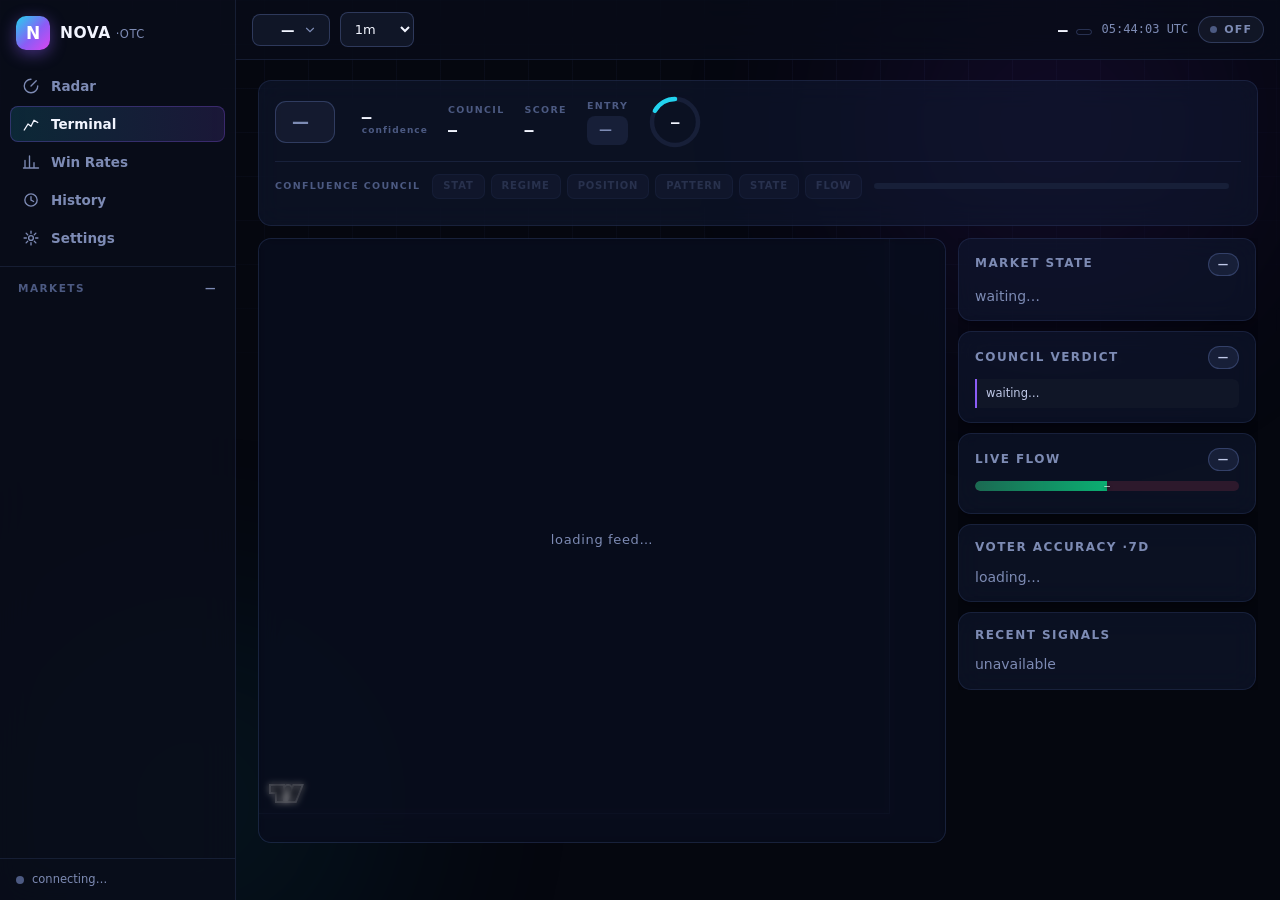
==== commit 26ff2530: "feat: confluence council engine — high-confidence-only signals, no fallbacks, audit-proof history, N" ====
--- a/static/index.html
+++ b/static/index.html
@@ -1,524 +1,382 @@
 <!DOCTYPE html>
 <html lang="en">
 <head>
-  <meta charset="UTF-8" />
-  <meta name="viewport" content="width=device-width, initial-scale=1.0, maximum-scale=1.0, user-scalable=no" />
-  <title>Plybit AI — Live OTC Signals</title>
-  <link rel="icon" href="data:image/svg+xml,%3Csvg xmlns='http://www.w3.org/2000/svg' viewBox='0 0 32 32'%3E%3Crect width='32' height='32' rx='8' fill='%230b0f1d'/%3E%3Cpath d='M6 20 L12 12 L17 17 L26 6' stroke='%2340c4ff' stroke-width='2.6' fill='none' stroke-linecap='round' stroke-linejoin='round'/%3E%3Ccircle cx='26' cy='6' r='3' fill='%238b5cf6'/%3E%3C/svg%3E" />
-  <link rel="stylesheet" href="style.css" />
+<meta charset="UTF-8">
+<meta name="viewport" content="width=device-width, initial-scale=1.0, viewport-fit=cover">
+<title>NOVA · OTC Signal Terminal</title>
+<link rel="icon" href="logo.png">
+<link rel="stylesheet" href="style.css">
 </head>
 <body>
-  <div id="app">
-
-    <!-- ═══ SIDEBAR — Desktop navigation + pair list (≥1024px) ══════════════
-         On mobile hidden; opens as a drawer via #sidebar-toggle. -->
-    <aside id="sidebar">
-      <div class="sidebar-brand">
-        <span class="brand-mark">
-          <svg width="24" height="24" viewBox="0 0 32 32" fill="none">
-            <rect width="32" height="32" rx="8" fill="url(#bg1)"/>
-            <path d="M6 20 L12 12 L17 17 L26 6" stroke="#40c4ff" stroke-width="2.6" stroke-linecap="round" stroke-linejoin="round"/>
-            <circle cx="26" cy="6" r="3" fill="#8b5cf6"/>
-            <defs><linearGradient id="bg1" x1="0" y1="0" x2="32" y2="32"><stop stop-color="#141b31"/><stop offset="1" stop-color="#0b0f1d"/></linearGradient></defs>
-          </svg>
-        </span>
-        <span class="sidebar-brand-text">PLYBIT<em>AI</em></span>
+<div class="aurora" aria-hidden="true">
+  <div class="aurora-blob aurora-a"></div>
+  <div class="aurora-blob aurora-b"></div>
+  <div class="aurora-grid"></div>
+</div>
+
+<div id="app">
+
+  <!-- ══════════ SIDEBAR (desktop) ══════════ -->
+  <aside id="sidebar">
+    <div class="brand">
+      <div class="brand-mark">N</div>
+      <div class="brand-word">NOVA<span>·OTC</span></div>
+    </div>
+
+    <nav class="side-nav">
+      <button class="nav-item" data-page="radar">
+        <svg viewBox="0 0 24 24"><path d="M12 12 L19 5 M12 3a9 9 0 1 0 9 9" fill="none" stroke="currentColor" stroke-width="1.8" stroke-linecap="round"/></svg>
+        <span>Radar</span>
+      </button>
+      <button class="nav-item active" data-page="terminal">
+        <svg viewBox="0 0 24 24"><path d="M3 20 L8 12 L12 15 L16 7 L21 10" fill="none" stroke="currentColor" stroke-width="1.8" stroke-linecap="round" stroke-linejoin="round"/></svg>
+        <span>Terminal</span>
+      </button>
+      <button class="nav-item" data-page="winrates">
+        <svg viewBox="0 0 24 24"><path d="M4 20 V10 M10 20 V4 M16 20 V13 M22 20 H2" fill="none" stroke="currentColor" stroke-width="1.8" stroke-linecap="round"/></svg>
+        <span>Win Rates</span>
+      </button>
+      <button class="nav-item" data-page="history">
+        <svg viewBox="0 0 24 24"><circle cx="12" cy="12" r="8.2" fill="none" stroke="currentColor" stroke-width="1.8"/><path d="M12 7.5 V12 L15.5 14" fill="none" stroke="currentColor" stroke-width="1.8" stroke-linecap="round"/></svg>
+        <span>History</span>
+      </button>
+      <button class="nav-item" data-page="settings">
+        <svg viewBox="0 0 24 24"><circle cx="12" cy="12" r="3.2" fill="none" stroke="currentColor" stroke-width="1.8"/><path d="M12 2.8v3 M12 18.2v3 M2.8 12h3 M18.2 12h3 M5.5 5.5l2.1 2.1 M16.4 16.4l2.1 2.1 M18.5 5.5l-2.1 2.1 M7.6 16.4l-2.1 2.1" stroke="currentColor" stroke-width="1.8" stroke-linecap="round"/></svg>
+        <span>Settings</span>
+      </button>
+    </nav>
+
+    <div class="side-pairs">
+      <div class="side-pairs-head">
+        <span>MARKETS</span>
+        <span id="side-pair-count" class="dim">—</span>
       </div>
-
-      <nav class="sidebar-nav">
-        <button type="button" class="nav-item active" data-page="home">
-          <svg class="nav-icon" viewBox="0 0 24 24" fill="none" stroke="currentColor" stroke-width="1.8" stroke-linecap="round" stroke-linejoin="round"><path d="M3 9l9-7 9 7v11a2 2 0 0 1-2 2H5a2 2 0 0 1-2-2z"/><polyline points="9 22 9 12 15 12 15 22"/></svg>
-          <span class="nav-label">Home</span>
-        </button>
-        <button type="button" class="nav-item" data-page="chart">
-          <svg class="nav-icon" viewBox="0 0 24 24" fill="none" stroke="currentColor" stroke-width="1.8" stroke-linecap="round" stroke-linejoin="round"><polyline points="22 12 18 12 15 21 9 3 6 12 2 12"/></svg>
-          <span class="nav-label">Chart Signal</span>
-        </button>
-        <button type="button" class="nav-item" data-page="analytics">
-          <svg class="nav-icon" viewBox="0 0 24 24" fill="none" stroke="currentColor" stroke-width="1.8" stroke-linecap="round" stroke-linejoin="round"><path d="M3 3v18h18"/><path d="M18 17V9"/><path d="M13 17V5"/><path d="M8 17v-3"/></svg>
-          <span class="nav-label">Win Rates</span>
-        </button>
-        <button type="button" class="nav-item" data-page="history">
-          <svg class="nav-icon" viewBox="0 0 24 24" fill="none" stroke="currentColor" stroke-width="1.8" stroke-linecap="round" stroke-linejoin="round"><circle cx="12" cy="12" r="10"/><polyline points="12 6 12 12 16 14"/></svg>
-          <span class="nav-label">History</span>
-        </button>
-        <button type="button" class="nav-item" data-page="settings">
-          <svg class="nav-icon" viewBox="0 0 24 24" fill="none" stroke="currentColor" stroke-width="1.8" stroke-linecap="round" stroke-linejoin="round"><circle cx="12" cy="12" r="3"/><path d="M19.4 15a1.65 1.65 0 00.33 1.82l.06.06a2 2 0 010 2.83 2 2 0 01-2.83 0l-.06-.06a1.65 1.65 0 00-1.82-.33 1.65 1.65 0 00-1 1.51V21a2 2 0 01-4 0v-.09A1.65 1.65 0 009 19.4a1.65 1.65 0 00-1.82.33l-.06.06a2 2 0 01-2.83-2.83l.06-.06A1.65 1.65 0 004.68 15a1.65 1.65 0 00-1.51-1H3a2 2 0 010-4h.09A1.65 1.65 0 004.6 9a1.65 1.65 0 00-.33-1.82l-.06-.06a2 2 0 012.83-2.83l.06.06A1.65 1.65 0 009 4.68a1.65 1.65 0 001-1.51V3a2 2 0 014 0v.09a1.65 1.65 0 001 1.51 1.65 1.65 0 001.82-.33l.06-.06a2 2 0 012.83 2.83l-.06.06A1.65 1.65 0 0019.32 9a1.65 1.65 0 001.51 1H21a2 2 0 010 4h-.09a1.65 1.65 0 00-1.51 1z"/></svg>
-          <span class="nav-label">Settings</span>
-        </button>
-      </nav>
-
-      <div class="sidebar-pairs-head">
-        <span class="sidebar-pairs-title">Pairs</span>
-        <span id="sidebar-pairs-count" class="sidebar-pairs-count">–</span>
+      <div id="sidebar-pair-list"></div>
+    </div>
+
+    <div class="side-foot">
+      <span class="foot-dot" id="foot-dot"></span>
+      <span id="foot-status">connecting…</span>
+    </div>
+  </aside>
+  <div id="sidebar-backdrop"></div>
+
+  <!-- ══════════ MAIN ══════════ -->
+  <div id="main-wrap">
+
+    <!-- ── Topbar ── -->
+    <header id="topbar">
+      <button id="sidebar-toggle" aria-label="menu">
+        <svg viewBox="0 0 24 24"><path d="M4 6h16M4 12h16M4 18h16" stroke="currentColor" stroke-width="2" stroke-linecap="round"/></svg>
+      </button>
+      <button id="pair-btn">
+        <span class="pair-dot" id="pair-dot"></span>
+        <span id="pair-btn-label">—</span>
+        <svg viewBox="0 0 24 24" class="chev"><path d="M6 9l6 6 6-6" fill="none" stroke="currentColor" stroke-width="2" stroke-linecap="round"/></svg>
+      </button>
+      <select id="tf-select" aria-label="timeframe">
+        <option value="30">30s</option>
+        <option value="60" selected>1m</option>
+        <option value="300">5m</option>
+        <option value="900">15m</option>
+      </select>
+
+      <div class="topbar-spacer"></div>
+
+      <div id="ticker" class="ticker">
+        <span id="ticker-price" class="mono">—</span>
+        <span id="ticker-chip" class="ticker-chip"></span>
       </div>
-      <div id="sidebar-pair-list" class="sidebar-pair-list"></div>
-    </aside>
-
-    <!-- ═══ SIDEBAR BACKDROP (mobile overlay) ═══════════════════════════ -->
-    <div id="sidebar-backdrop" class="hidden"></div>
-
-    <!-- ═══ MAIN WRAPPER ═════════════════════════════════════════════ -->
-    <div id="main-wrapper">
-
-      <!-- ── Top Bar ──────────────────────────────────────────────── -->
-      <header id="topbar">
-        <div class="topbar-left">
-          <button type="button" id="sidebar-toggle" class="sidebar-toggle" title="Menu">
-            <svg width="20" height="20" viewBox="0 0 24 24" fill="none" stroke="currentColor" stroke-width="2.2" stroke-linecap="round"><line x1="3" y1="6" x2="21" y2="6"/><line x1="3" y1="12" x2="21" y2="12"/><line x1="3" y1="18" x2="21" y2="18"/></svg>
-          </button>
-
-          <button type="button" id="pair-btn" class="ctrl-select pair-btn" title="Select trading pair">
-            <span id="pair-btn-label">Loading…</span>
-            <span class="pair-caret">▾</span>
-          </button>
-          <span id="mkt-badge" class="mkt-badge hidden"></span>
-
-          <select id="tf-select" class="ctrl-select tf-select" title="Candle timeframe">
-            <option value="30">30s</option>
-            <option value="60" selected>1m</option>
-            <option value="300">5m</option>
-            <option value="900">15m</option>
+      <div id="utc-clock" class="mono dim">—:—:—</div>
+      <div id="status" class="status-pill st-off"><span class="status-dot"></span><span id="status-label">OFF</span></div>
+    </header>
+
+    <!-- ── Pages ── -->
+    <main id="pages">
+
+      <!-- ════════ RADAR ════════ -->
+      <section id="page-radar" class="page">
+        <div class="page-head">
+          <h1>Radar</h1>
+          <p class="page-sub">Council-verified signals across all markets — only high-confidence setups appear. Everything else is <b class="nt">NO&nbsp;TRADE</b>.</p>
+          <button id="radar-refresh" class="btn-ghost">Refresh</button>
+        </div>
+
+        <div class="stat-row">
+          <div class="stat-card">
+            <div class="stat-label">Connection</div>
+            <div class="stat-value" id="home-stat-status"><span class="pulse-dot"></span>—</div>
+          </div>
+          <div class="stat-card">
+            <div class="stat-label">Markets streaming</div>
+            <div class="stat-value mono" id="home-stat-pairs">—</div>
+          </div>
+          <div class="stat-card">
+            <div class="stat-label">Win rate · 7d</div>
+            <div class="stat-value mono" id="home-stat-winrate">—</div>
+            <div class="stat-note" id="home-stat-winrate-n"></div>
+          </div>
+          <div class="stat-card">
+            <div class="stat-label">Live signals</div>
+            <div class="stat-value mono" id="home-stat-active">—</div>
+          </div>
+        </div>
+
+        <div class="section-head">
+          <h2>Live signals</h2>
+          <span class="hint">emitted only when several independent strategies agree</span>
+        </div>
+        <div id="share-signal-grid" class="signal-grid">
+          <div class="skeleton-card"></div><div class="skeleton-card"></div>
+          <div class="skeleton-card"></div><div class="skeleton-card"></div>
+          <div class="skeleton-card"></div><div class="skeleton-card"></div>
+          <div class="skeleton-card"></div><div class="skeleton-card"></div>
+        </div>
+      </section>
+
+      <!-- ════════ TERMINAL ════════ -->
+      <section id="page-terminal" class="page">
+        <div id="signal-deck">
+          <div class="deck-signal">
+            <div id="signal-badge" class="sig-badge sig-none">
+              <span class="sig-dir" id="signal-dir">—</span>
+              <span class="sig-strength" id="signal-strength"></span>
+            </div>
+            <div class="deck-meta">
+              <div class="deck-conf">
+                <svg class="conf-ring" viewBox="0 0 44 44">
+                  <circle cx="22" cy="22" r="19" class="ring-bg"/>
+                  <circle cx="22" cy="22" r="19" class="ring-fg" id="conf-ring-fg"/>
+                </svg>
+                <div class="conf-num"><span class="mono" id="signal-conf">—</span><small>confidence</small></div>
+              </div>
+              <div class="deck-cell">
+                <small>COUNCIL</small>
+                <div class="mono" id="signal-agree">—/—</div>
+              </div>
+              <div class="deck-cell">
+                <small>SCORE</small>
+                <div class="mono" id="signal-score">—</div>
+              </div>
+              <div class="deck-cell" id="entry-cell">
+                <small>ENTRY</small>
+                <div id="entry-timing" class="et et-wait">—</div>
+              </div>
+              <div class="deck-countdown">
+                <svg class="cd-ring" viewBox="0 0 54 54">
+                  <circle cx="27" cy="27" r="23" class="ring-bg"/>
+                  <circle cx="27" cy="27" r="23" class="ring-fg" id="cd-ring-fg"/>
+                </svg>
+                <div class="cd-num mono" id="chart-countdown">—</div>
+              </div>
+            </div>
+          </div>
+
+          <div id="confluence-strip">
+            <small>CONFLUENCE COUNCIL</small>
+            <div id="voter-chips"></div>
+            <div id="confluence-bar"><div id="confluence-fill"></div></div>
+            <span id="confluence-note" class="hint"></span>
+          </div>
+
+          <div id="accuracy-strip" title="last 15 outcomes on this pair"></div>
+        </div>
+
+        <div id="chart-zone">
+          <div id="chart-wrap">
+            <div id="chart"></div>
+            <div id="chart-loading" class="overlay">loading feed…</div>
+            <div id="no-data" class="overlay hidden">no data — waiting for broker feed</div>
+            <div id="fatal-error" class="overlay hidden"></div>
+          </div>
+
+          <aside id="side-panel">
+            <div class="panel-card" id="mstate-card">
+              <div class="panel-head"><h3>Market state</h3><span id="mstate-chip" class="chip">—</span></div>
+              <div id="mstate-body" class="dim">waiting…</div>
+            </div>
+
+            <div class="panel-card">
+              <div class="panel-head"><h3>Council verdict</h3><span id="council-verdict" class="chip">—</span></div>
+              <ul id="reasons-list" class="reasons"><li class="dim">waiting…</li></ul>
+            </div>
+
+            <div class="panel-card hidden" id="live-recheck-card">
+              <div class="panel-head"><h3>Live re-check</h3><span class="chip chip-amber">display only</span></div>
+              <div id="live-recheck-body"></div>
+            </div>
+
+            <div class="panel-card">
+              <div class="panel-head"><h3>Live flow</h3><span id="micro-pressure" class="chip">—</span></div>
+              <div class="flow-bar"><div id="flow-buy" class="flow-buy"></div><span class="flow-label mono" id="flow-buy-pct">—</span></div>
+              <div id="micro-tags" class="micro-tags"></div>
+            </div>
+
+            <div class="panel-card">
+              <div class="panel-head"><h3>Voter accuracy <span class="dim" id="voter-acc-window">·7d</span></h3></div>
+              <div id="theory-stats"><div class="dim">loading…</div></div>
+            </div>
+
+            <div class="panel-card">
+              <div class="panel-head"><h3>Recent signals</h3></div>
+              <div id="signal-history-mini"><div class="dim">loading…</div></div>
+            </div>
+          </aside>
+        </div>
+      </section>
+
+      <!-- ════════ WIN RATES ════════ -->
+      <section id="page-winrates" class="page">
+        <div class="page-head">
+          <h1>Win Rates</h1>
+          <p class="page-sub">Every graded council signal. Wilson 95% intervals judged against payout break-even — a bucket is only <b class="ok">proven</b> when the whole interval clears it.</p>
+        </div>
+        <div class="wr-controls">
+          <div id="wr-days" class="seg">
+            <button data-days="1">1d</button>
+            <button data-days="3">3d</button>
+            <button data-days="7" class="active">7d</button>
+            <button data-days="30">30d</button>
+          </div>
+          <span id="wr-breakeven-note" class="hint">break-even ≈ 52.08% at 92% payout</span>
+        </div>
+
+        <div class="wr-summary">
+          <div class="wr-card wr-call">
+            <small>CALL</small>
+            <div class="mono" id="wr-call-rate">—</div>
+            <div class="wr-meta" id="wr-call-meta">—</div>
+          </div>
+          <div class="wr-card wr-all">
+            <small>ALL</small>
+            <div class="mono" id="wr-all-rate">—</div>
+            <div class="wr-meta" id="wr-all-meta">—</div>
+          </div>
+          <div class="wr-card wr-put">
+            <small>PUT</small>
+            <div class="mono" id="wr-put-rate">—</div>
+            <div class="wr-meta" id="wr-put-meta">—</div>
+          </div>
+        </div>
+
+        <div class="panel-card">
+          <table class="table" id="wr-table">
+            <thead><tr>
+              <th>Pair</th><th class="num">Signals</th><th class="num">Win rate</th>
+              <th class="num">CALL</th><th class="num">PUT</th><th>Bias</th><th>Status</th>
+            </tr></thead>
+            <tbody id="wr-rows"><tr><td colspan="7" class="dim">loading…</td></tr></tbody>
+          </table>
+        </div>
+      </section>
+
+      <!-- ════════ HISTORY ════════ -->
+      <section id="page-history" class="page">
+        <div class="page-head">
+          <h1>History</h1>
+          <p class="page-sub">Every signal as emitted, graded once at candle close. Results are never rewritten.</p>
+        </div>
+        <div class="hist-controls">
+          <select id="history-pair-filter"><option value="">All pairs</option></select>
+          <select id="history-direction-filter">
+            <option value="">CALL + PUT</option>
+            <option value="CALL">CALL only</option>
+            <option value="PUT">PUT only</option>
           </select>
-
-          <span id="regime-badge" class="regime-badge hidden"></span>
-        </div>
-
-        <div class="topbar-center">
-          <div id="live-price-ticker" class="live-price-ticker hidden">
-            <span id="ticker-pair" class="ticker-pair">–</span>
-            <span id="ticker-price" class="ticker-price">–</span>
-          </div>
-        </div>
-
-        <div class="topbar-right">
-          <div id="accuracy-wrap" class="hidden topbar-accuracy">
-            <span id="accuracy-label"></span>
-          </div>
-          <div id="status" class="status disconnected">● Connecting</div>
-          <div id="header-stats">
-            <button type="button" id="refresh-btn" class="topbar-btn" title="Refresh">
-              <svg width="14" height="14" viewBox="0 0 24 24" fill="none" stroke="currentColor" stroke-width="2.4" stroke-linecap="round" stroke-linejoin="round"><polyline points="23 4 23 10 17 10"/><path d="M20.49 15a9 9 0 11-2.12-9.36L23 10"/></svg>
-            </button>
-          </div>
-        </div>
-      </header>
-
-      <!-- ═══ PAGES CONTAINER ═══════════════════════════════════════ -->
-      <div id="pages">
-
-        <!-- ═══ CHART PAGE ═══════════════════════════════════════════ -->
-        <div id="tab-advance" class="page hidden">
-          <div id="signal-bar" class="hidden">
-            <div class="signal-primary">
-              <div id="signal-badge" class="signal-badge neutral">
-                <span class="signal-dir">–</span><span class="signal-strength"></span>
-              </div>
-              <div class="signal-confidence">
-                <div class="conf-bar-wrap"><div id="signal-conf-bar" class="conf-bar"></div></div>
-                <div id="signal-conf">–</div>
-              </div>
-            </div>
-            <div class="signal-detail">
-              <div id="signal-score">–</div>
-              <div class="signal-chips">
-                <span id="runconf-badge" class="runconf-badge hidden"></span>
-                <div id="entry-timing" class="entry-timing hidden"></div>
-                <div id="running-conf" class="running-conf hidden"></div>
-              </div>
-            </div>
-          </div>
-
-          <div id="accuracy-strip" class="hidden"></div>
-
-          <div id="main">
-            <div id="chart-wrap">
-              <div id="chart-countdown" class="chart-countdown hidden">–</div>
-              <div id="chart"></div>
-              <div id="chart-loading" class="hidden">
-                <div class="loading-spinner"></div>
-                <div class="loading-text">Loading chart data…</div>
-              </div>
-              <div id="no-data" class="hidden">
-                <div class="no-data-icon">⚠</div>
-                <div class="no-data-text">No live data</div>
-                <div class="no-data-sub" id="no-data-sub-text">This pair isn't streaming — select an OTC pair</div>
-              </div>
-              <div id="fatal-error" class="hidden">
-                <div class="no-data-icon">⛔</div>
-                <div class="no-data-text" id="fatal-error-text">Chart failed to load</div>
-                <div class="no-data-sub" id="fatal-error-sub">Retrying…</div>
-              </div>
-            </div>
-
-            <aside id="side-panel">
-              <div id="side-panel-toggle" class="side-panel-toggle" title="Toggle panel">
-                <svg width="14" height="14" viewBox="0 0 24 24" fill="none" stroke="currentColor" stroke-width="2.5" stroke-linecap="round"><polyline points="9 18 15 12 9 6"/></svg>
-              </div>
-
-              <div class="panel-title">Market State</div>
-              <div id="mstate-card" class="mstate-card">
-                <div class="mstate-head">
-                  <span id="mstate-chip" class="mstate-chip">–</span>
-                  <span id="mstate-bias" class="mstate-bias"></span>
-                </div>
-                <div class="mstate-meter-track"><div id="mstate-meter" class="mstate-meter"></div></div>
-                <ul id="mstate-evidence"><li class="empty">Waiting for the next closed candle…</li></ul>
-                <div id="mstate-bars" class="mstate-bars"></div>
-              </div>
-
-              <div class="panel-title panel-title-gap">Theory Accuracy <span id="winrate-overall" class="wr-overall">--</span></div>
-              <ul id="theory-stats"><li class="empty">Collecting results…</li></ul>
-
-              <div class="panel-title panel-title-gap">Recent Signals</div>
-              <div id="signal-history-mini" class="signal-history-mini">
-                <div class="mini-empty">No signals yet</div>
-              </div>
-
-              <div class="panel-title panel-title-gap">Key Levels</div>
-              <ul id="key-levels-list"><li class="empty">–</li></ul>
-
-              <div class="panel-title panel-title-gap">Live Flow</div>
-              <div id="micro-wrap" class="micro-wrap hidden">
-                <div class="micro-pressure-row">
-                  <span id="micro-buy-pct" class="micro-buy">B 50%</span>
-                  <div class="micro-bar-track">
-                    <div id="micro-bar-fill" class="micro-bar-fill micro-bar-init"></div>
-                  </div>
-                  <span id="micro-sell-pct" class="micro-sell">S 50%</span>
-                </div>
-                <div id="micro-pressure" class="micro-tag">–</div>
-                <div id="micro-fight"    class="micro-tag hidden">⚡ Fight Zone</div>
-                <div id="micro-trap"     class="micro-tag hidden"></div>
-                <div id="micro-last-react" class="micro-tag hidden">–</div>
-                <div id="micro-round"     class="micro-tag hidden">–</div>
-                <div id="micro-reaction"  class="micro-tag hidden">–</div>
-                <div class="micro-phases-row">
-                  <span class="micro-phase-lbl">Early</span>
-                  <span id="micro-phase-0" class="micro-phase">–</span>
-                  <span class="micro-phase-lbl">Mid</span>
-                  <span id="micro-phase-1" class="micro-phase">–</span>
-                  <span class="micro-phase-lbl">Late</span>
-                  <span id="micro-phase-2" class="micro-phase">–</span>
-                </div>
-                <div class="micro-hold-row">
-                  <span class="micro-hold-lbl">Hold zone</span>
-                  <span id="micro-hold-price">–</span>
-                </div>
-              </div>
-              <div id="micro-forming" class="micro-forming">Collecting ticks…</div>
-
-              <div class="panel-title panel-title-gap">EOC Analysis</div>
-              <div id="eoc-summary" class="eoc-summary">–</div>
-              <ul id="reasons-list"></ul>
-
-              <div class="panel-title panel-title-gap">Theories</div>
-              <ul id="theory-legend">
-                <li><span class="t-num">STAT</span> Statistical edge (measured continuation bias)</li>
-                <li><span class="t-num">RUN</span> Tick pressure (effort vs result)</li>
-                <li><span class="t-num">WICKWALL</span> Repeated wick rejection zone</li>
-                <li><span class="t-num">MICRO</span> Tick microstructure signals</li>
-                <li><span class="t-num">DIVERGENCE</span> Price vs momentum divergence</li>
-                <li><span class="t-num">LIVE</span> Running candle tick vote</li>
-                <li><span class="t-num">MARKET_STATE</span> Deep market-state analysis</li>
-              </ul>
-            </aside>
-          </div>
-        </div>
-
-        <!-- ═══ HOME PAGE (default landing) ═══════════════════════════════ -->
-        <div id="tab-home" class="page">
-          <div class="page-scroll">
-            <div class="home-stats-row">
-              <div class="home-stat-card">
-                <span class="home-stat-label">Status</span>
-                <span id="home-stat-status" class="home-stat-value">–</span>
-              </div>
-              <div class="home-stat-card">
-                <span class="home-stat-label">Pairs Streaming</span>
-                <span id="home-stat-pairs" class="home-stat-value">–</span>
-              </div>
-              <div class="home-stat-card">
-                <span class="home-stat-label">Overall Win-Rate</span>
-                <span id="home-stat-winrate" class="home-stat-value">–</span>
-              </div>
-              <div class="home-stat-card">
-                <span class="home-stat-label">Active Signals</span>
-                <span id="home-stat-active" class="home-stat-value">–</span>
-              </div>
-            </div>
-
-            <div class="share-signal-head">
-              <h2>Live Signals</h2>
-              <span class="share-signal-sub">Every pair · every candle close</span>
-              <button type="button" id="share-refresh" class="ghost-btn">↻ Refresh</button>
-            </div>
-            <div id="share-signal-grid" class="share-grid">
-              <div class="share-grid-empty">Loading signals…</div>
-            </div>
-          </div>
-        </div>
-
-        <!-- ═══ ANALYTICS PAGE — per-pair + per-direction win rates ═══════ -->
-        <div id="tab-analytics" class="page hidden">
-          <div class="page-scroll">
-            <div class="history-page-head">
-              <h2>Win Rates</h2>
-              <select id="analytics-days" class="ctrl-select" title="Time window">
-                <option value="1">Last 24h</option>
-                <option value="3">Last 3 days</option>
-                <option value="7" selected>Last 7 days</option>
-                <option value="30">Last 30 days</option>
-              </select>
-              <button type="button" id="analytics-refresh" class="ghost-btn">↻ Refresh</button>
-            </div>
-
-            <div class="dir-summary-row">
-              <div class="dir-summary-card call">
-                <span class="dir-summary-label">▲ CALL Win-Rate</span>
-                <span id="analytics-call-rate" class="dir-summary-value">–</span>
-                <span id="analytics-call-n" class="dir-summary-sub">no data yet</span>
-              </div>
-              <div class="dir-summary-card all">
-                <span class="dir-summary-label">◆ Overall</span>
-                <span id="analytics-all-rate" class="dir-summary-value">–</span>
-                <span id="analytics-all-n" class="dir-summary-sub">no data yet</span>
-              </div>
-              <div class="dir-summary-card put">
-                <span class="dir-summary-label">▼ PUT Win-Rate</span>
-                <span id="analytics-put-rate" class="dir-summary-value">–</span>
-                <span id="analytics-put-n" class="dir-summary-sub">no data yet</span>
-              </div>
-            </div>
-
-            <div class="analytics-note">
-              Break-even ≈ <b id="analytics-breakeven">54.05%</b> at an 85% payout.
-              <span id="analytics-be-note">Green = the whole confidence interval clears break-even (proven edge).</span>
-            </div>
-
-            <div class="table-wrap">
-              <table id="analytics-table" class="analytics-table">
-                <thead>
-                  <tr>
-                    <th class="col-pair">Pair</th>
-                    <th class="col-num">Signals</th>
-                    <th class="col-num">Win-Rate</th>
-                    <th class="col-dir">▲ CALL</th>
-                    <th class="col-dir">▼ PUT</th>
-                    <th class="col-bias">Bias</th>
-                  </tr>
-                </thead>
-                <tbody id="analytics-rows">
-                  <tr><td colspan="6" class="history-empty">Loading…</td></tr>
-                </tbody>
-              </table>
-            </div>
-          </div>
-        </div>
-
-        <!-- ═══ HISTORY PAGE ═══════════════════════════════════════════ -->
-        <div id="tab-history" class="page hidden">
-          <div class="page-scroll">
-            <div class="history-page-head">
-              <h2>Signal History</h2>
-              <select id="history-pair-filter" class="ctrl-select" title="Filter by pair">
-                <option value="">All pairs</option>
-              </select>
-              <select id="history-direction-filter" class="ctrl-select" title="Filter by direction">
-                <option value="">Call + Put</option>
-                <option value="CALL">▲ CALL only</option>
-                <option value="PUT">▼ PUT only</option>
-              </select>
-              <select id="history-result-filter" class="ctrl-select" title="Filter by result">
-                <option value="">All results</option>
-                <option value="correct">✓ Wins</option>
-                <option value="wrong">✗ Losses</option>
-              </select>
-              <button type="button" id="history-refresh" class="ghost-btn">↻ Refresh</button>
-            </div>
-            <div id="history-body">
-              <table id="history-table">
-                <thead>
-                  <tr>
-                    <th>Time</th>
-                    <th>Pair</th>
-                    <th>Signal</th>
-                    <th>Strength</th>
-                    <th>Result</th>
-                    <th>Why</th>
-                  </tr>
-                </thead>
-                <tbody id="history-rows">
-                  <tr><td colspan="6" class="history-empty">Loading…</td></tr>
-                </tbody>
-              </table>
-            </div>
-          </div>
-        </div>
-
-        <!-- ═══ SETTINGS PAGE ══════════════════════════════════════════ -->
-        <div id="tab-settings" class="page hidden">
-          <div class="page-scroll">
-
-            <div class="info-card token-card">
-              <h2>Quotex Connection</h2>
-              <div class="token-status-row">
-                <span class="token-status-label">Status</span>
-                <span id="token-status-badge" class="token-status-badge disconnected">● Disconnected</span>
-                <span id="token-source-label" class="token-source-label"></span>
-              </div>
-              <form id="token-form" autocomplete="off">
-                <label class="token-input-label" for="token-input">
-                  Session Token (SSID)
-                </label>
-                <textarea
-                  id="token-input"
-                  class="settings-input token-input"
-                  placeholder="Paste your Quotex SSID cookie here…"
-                  rows="3"
-                  autocomplete="off"
-                  spellcheck="false"></textarea>
-                <div class="token-actions">
-                  <button type="submit" class="ghost-btn token-submit-btn">Connect</button>
-                  <button type="button" id="token-clear-btn" class="ghost-btn token-clear-btn">Clear</button>
-                </div>
-                <div id="token-msg" class="pw-msg"></div>
-              </form>
-              <details class="token-help">
-                <summary>How to get your SSID token</summary>
-                <ol>
-                  <li>Open <a href="https://qxbroker.com/en/sign-in" target="_blank" rel="noopener">qxbroker.com/en/sign-in</a> in Chrome or Firefox</li>
-                  <li>Log in with your Quotex email + password</li>
-                  <li>Once on the trading dashboard, press <kbd>F12</kbd> to open DevTools</li>
-                  <li>Go to <b>Application</b> → <b>Storage</b> → <b>Cookies</b> → <code>https://qxbroker.com</code></li>
-                  <li>Find the cookie named <code>session</code> (or <code>ssid</code>)</li>
-                  <li>Copy its <b>Value</b> — a long string starting with <code>eyJ…</code></li>
-                  <li>Paste it above and click <b>Connect</b></li>
-                </ol>
-                <p class="plan-note">The token is stored in-memory only and cleared on server restart. It takes priority over the QX_TOKEN env var.</p>
-              </details>
-            </div>
-
-            <div class="info-card">
-              <h2>Performance</h2>
-              <div class="settings-row">
-                <span>Win rate (this pair / timeframe)</span>
-                <span id="winrate">--</span>
-              </div>
-            </div>
-
-            <div class="info-card">
-              <h2>Preferences</h2>
-              <label class="pref-row">
-                <span>Signal popup on candle close</span>
-                <input type="checkbox" id="pref-popup" />
-              </label>
-              <label class="pref-row">
-                <span>Key level lines on chart</span>
-                <input type="checkbox" id="pref-klines" />
-              </label>
-              <label class="pref-row">
-                <span>Wick-wall lines on chart</span>
-                <input type="checkbox" id="pref-wwalls" />
-              </label>
-              <label class="pref-row">
-                <span>Prediction ghost candle</span>
-                <input type="checkbox" id="pref-ghost" />
-              </label>
-            </div>
-
-            <div class="info-card">
-              <h2>Legal</h2>
-              <details class="legal-details">
-                <summary>Terms of Use</summary>
-                <p>Plybit AI provides educational market analysis only. Nothing in
-                  this app is financial advice, an inducement to trade, or a
-                  guarantee of any outcome. You are solely responsible for any
-                  trading decision you make.</p>
-              </details>
-              <details class="legal-details">
-                <summary>Privacy</summary>
-                <p>This is a public dashboard — no signup, no login, no personal
-                  data collected. Anonymous signal history is kept for analytics
-                  only.</p>
-              </details>
-              <details class="legal-details">
-                <summary>Risk Disclaimer</summary>
-                <p>Binary options trading carries a high risk of losing your entire
-                  stake. This app's own measurements show no strategy achieves a
-                  reliable edge on OTC feeds. Regulators (e.g. the US CFTC) warn
-                  that binary platforms can overstate returns. Never trade money
-                  you cannot afford to lose.</p>
-              </details>
-            </div>
-
-            <div class="info-card">
-              <h2>About</h2>
-              <p>Plybit AI — live OTC price-action signal dashboard with a
-                measured statistical signal engine and honest, per-direction
-                win-rate analytics.</p>
-              <p class="plan-note">© 2026 Plybit AI. All rights reserved.</p>
-            </div>
-          </div>
-        </div>
-
-      </div><!-- #pages -->
-    </div><!-- #main-wrapper -->
-
-    <!-- ═══ BOTTOM TABS — Mobile navigation (<1024px) ═════════════════════ -->
+          <select id="history-result-filter">
+            <option value="">All outcomes</option>
+            <option value="correct">Wins</option>
+            <option value="wrong">Losses</option>
+            <option value="draw">Draws</option>
+            <option value="no_data">No data</option>
+          </select>
+          <button id="history-refresh" class="btn-ghost">Refresh</button>
+        </div>
+        <div class="panel-card">
+          <table class="table" id="history-table">
+            <thead><tr><th>Time</th><th>Pair</th><th>Signal</th><th>Strength</th><th>Result</th><th>Why</th></tr></thead>
+            <tbody id="history-rows"><tr><td colspan="6" class="dim">loading…</td></tr></tbody>
+          </table>
+        </div>
+      </section>
+
+      <!-- ════════ SETTINGS ════════ -->
+      <section id="page-settings" class="page">
+        <div class="page-head">
+          <h1>Settings</h1>
+          <p class="page-sub">Connection, preferences and the honest math.</p>
+        </div>
+
+        <div class="panel-card">
+          <div class="panel-head"><h3>Quotex connection</h3><span id="token-status-badge" class="chip">—</span></div>
+          <p class="dim small">Paste your session token (SSID). It stays in memory, is never persisted, and is the only credential this app has.</p>
+          <form id="token-form">
+            <textarea id="token-input" rows="3" placeholder="eyJ0eXAiOiJKV1QiLCJhbGciOiJIUzI1NiJ9…" autocomplete="off" spellcheck="false"></textarea>
+            <div class="token-actions">
+              <button type="submit" class="btn-primary">Connect</button>
+              <button type="button" id="token-clear-btn" class="btn-ghost">Clear</button>
+              <span id="token-msg" class="hint"></span>
+            </div>
+          </form>
+          <details class="howto">
+            <summary>How to extract the SSID (~30s)</summary>
+            <ol>
+              <li>Open <b>qxbroker.com/en/sign-in</b> in Chrome/Firefox and log in.</li>
+              <li>Press <b>F12</b> → <b>Application</b> → <b>Cookies</b> → <code>qxbroker.com</code>.</li>
+              <li>Copy the value of the <b>session</b> (or <b>ssid</b>) cookie.</li>
+              <li>Paste it above. One connect attempt per paste.</li>
+            </ol>
+          </details>
+        </div>
+
+        <div class="panel-card">
+          <div class="panel-head"><h3>Performance</h3></div>
+          <div id="settings-perf" class="dim">loading…</div>
+        </div>
+
+        <div class="panel-card">
+          <div class="panel-head"><h3>Preferences</h3></div>
+          <label class="pref"><input type="checkbox" id="pref-popup" checked><span>Signal popup on new council signal</span></label>
+          <label class="pref"><input type="checkbox" id="pref-ghost" checked><span>Show prediction ghost candle</span></label>
+          <label class="pref"><input type="checkbox" id="pref-klines" checked><span>Show key levels &amp; wick walls</span></label>
+        </div>
+
+        <div class="panel-card">
+          <div class="panel-head"><h3>The honest math</h3></div>
+          <p class="small">Signals are emitted <b>only</b> when several independent strategies (STAT, REGIME, POSITION, PATTERN, STATE, FLOW) agree with enough weight and no veto. The measured edge on the calibrated backtest is ~53-54% — above the ~52.1% break-even at a 92% payout, but nothing close to a guarantee. Anything promising 80-90% on a 1-minute OTC feed is selling you something. Risk 1-2% per trade, no martingale.</p>
+        </div>
+      </section>
+
+    </main>
+
+    <!-- ── Bottom tabs (mobile) ── -->
     <nav id="bottom-tabs">
-      <button type="button" class="tab-btn active" data-tab="home">
-        <svg class="tab-icon" viewBox="0 0 24 24" fill="none" stroke="currentColor" stroke-width="2" stroke-linecap="round" stroke-linejoin="round"><path d="M3 9l9-7 9 7v11a2 2 0 0 1-2 2H5a2 2 0 0 1-2-2z"/><polyline points="9 22 9 12 15 12 15 22"/></svg>
-        <span class="tab-btn-label">Home</span>
-      </button>
-      <button type="button" class="tab-btn" data-tab="chart">
-        <svg class="tab-icon" viewBox="0 0 24 24" fill="none" stroke="currentColor" stroke-width="2" stroke-linecap="round" stroke-linejoin="round"><polyline points="22 12 18 12 15 21 9 3 6 12 2 12"/></svg>
-        <span class="tab-btn-label">Chart</span>
-      </button>
-      <button type="button" class="tab-btn" data-tab="analytics">
-        <svg class="tab-icon" viewBox="0 0 24 24" fill="none" stroke="currentColor" stroke-width="2" stroke-linecap="round" stroke-linejoin="round"><path d="M3 3v18h18"/><path d="M18 17V9"/><path d="M13 17V5"/><path d="M8 17v-3"/></svg>
-        <span class="tab-btn-label">Win Rates</span>
-      </button>
-      <button type="button" class="tab-btn" data-tab="history">
-        <svg class="tab-icon" viewBox="0 0 24 24" fill="none" stroke="currentColor" stroke-width="2" stroke-linecap="round" stroke-linejoin="round"><circle cx="12" cy="12" r="10"/><polyline points="12 6 12 12 16 14"/></svg>
-        <span class="tab-btn-label">History</span>
-      </button>
-      <button type="button" class="tab-btn" data-tab="settings">
-        <svg class="tab-icon" viewBox="0 0 24 24" fill="none" stroke="currentColor" stroke-width="2" stroke-linecap="round" stroke-linejoin="round"><circle cx="12" cy="12" r="3"/><path d="M19.4 15a1.65 1.65 0 00.33 1.82l.06.06a2 2 0 010 2.83 2 2 0 01-2.83 0l-.06-.06a1.65 1.65 0 00-1.82-.33 1.65 1.65 0 00-1 1.51V21a2 2 0 01-4 0v-.09A1.65 1.65 0 009 19.4a1.65 1.65 0 00-1.82.33l-.06.06a2 2 0 01-2.83-2.83l.06-.06A1.65 1.65 0 004.68 15a1.65 1.65 0 00-1.51-1H3a2 2 0 010-4h.09A1.65 1.65 0 004.6 9a1.65 1.65 0 00-.33-1.82l-.06-.06a2 2 0 012.83-2.83l.06.06A1.65 1.65 0 009 4.68a1.65 1.65 0 001-1.51V3a2 2 0 014 0v.09a1.65 1.65 0 001 1.51 1.65 1.65 0 001.82-.33l.06-.06a2 2 0 012.83 2.83l-.06.06A1.65 1.65 0 0019.32 9a1.65 1.65 0 001.51 1H21a2 2 0 010 4h-.09a1.65 1.65 0 00-1.51 1z"/></svg>
-        <span class="tab-btn-label">Settings</span>
-      </button>
+      <button class="tab-btn" data-tab="radar"><svg viewBox="0 0 24 24"><path d="M12 12 L19 5 M12 3a9 9 0 1 0 9 9" fill="none" stroke="currentColor" stroke-width="1.8" stroke-linecap="round"/></svg><span>Radar</span></button>
+      <button class="tab-btn active" data-tab="terminal"><svg viewBox="0 0 24 24"><path d="M3 20 L8 12 L12 15 L16 7 L21 10" fill="none" stroke="currentColor" stroke-width="1.8" stroke-linecap="round" stroke-linejoin="round"/></svg><span>Terminal</span></button>
+      <button class="tab-btn" data-tab="winrates"><svg viewBox="0 0 24 24"><path d="M4 20 V10 M10 20 V4 M16 20 V13 M22 20 H2" fill="none" stroke="currentColor" stroke-width="1.8" stroke-linecap="round"/></svg><span>Rates</span></button>
+      <button class="tab-btn" data-tab="history"><svg viewBox="0 0 24 24"><circle cx="12" cy="12" r="8.2" fill="none" stroke="currentColor" stroke-width="1.8"/><path d="M12 7.5 V12 L15.5 14" fill="none" stroke="currentColor" stroke-width="1.8" stroke-linecap="round"/></svg><span>History</span></button>
+      <button class="tab-btn" data-tab="settings"><svg viewBox="0 0 24 24"><circle cx="12" cy="12" r="3.2" fill="none" stroke="currentColor" stroke-width="1.8"/><path d="M12 2.8v3 M12 18.2v3 M2.8 12h3 M18.2 12h3 M5.5 5.5l2.1 2.1 M16.4 16.4l2.1 2.1 M18.5 5.5l-2.1 2.1 M7.6 16.4l-2.1 2.1" stroke="currentColor" stroke-width="1.8" stroke-linecap="round"/></svg><span>More</span></button>
     </nav>
-
-    <!-- Mobile-only floating toggle for the Deep Analysis bottom sheet.
-         MUST be a direct child of #app (see style.css side-panel transform
-         rules and the containing-block note in the old design). -->
-    <button type="button" id="side-panel-toggle-mobile"
-            class="side-panel-toggle-mobile" title="Deep Analysis"
-            aria-label="Toggle deep analysis panel">
-      <svg width="18" height="18" viewBox="0 0 24 24" fill="none" stroke="currentColor" stroke-width="2.5" stroke-linecap="round" stroke-linejoin="round"><path d="M3 3v18h18"/><path d="M18 17V9"/><path d="M13 17V5"/><path d="M8 17v-3"/></svg>
-    </button>
-
-    <!-- ═══ OVERLAYS ═════════════════════════════════════════════════ -->
-
-    <!-- Pair picker dropdown -->
-    <div id="pair-panel" class="pair-panel hidden">
-      <div class="pair-panel-search">
-        <span class="pair-panel-search-icon">⌕</span>
-        <input type="text" id="pair-search" placeholder="Search pair…" autocomplete="off" spellcheck="false" />
-      </div>
-      <ul id="pair-list" class="pair-list"></ul>
-    </div>
-
-    <!-- Signal popup -->
-    <div id="signal-popup" class="signal-popup hidden">
-      <div id="signal-popup-badge" class="signal-badge neutral">–</div>
-      <div id="signal-popup-meta" class="signals-last-meta">–</div>
-      <button type="button" id="signal-popup-close" class="ghost-btn">✕</button>
-    </div>
-
-  </div><!-- #app -->
-
-  <script src="lightweight-charts.standalone.production.js"></script>
-  <script src="nav.js"></script>
-  <script src="chart.js"></script>
+  </div>
+</div>
+
+<!-- ── Pair picker overlay ── -->
+<div id="pair-panel" class="overlay-panel hidden">
+  <div class="pair-panel-box">
+    <input id="pair-search" type="text" placeholder="Search markets…" autocomplete="off">
+    <div id="pair-list"></div>
+  </div>
+</div>
+
+<!-- ── Signal popup ── -->
+<div id="signal-popup" class="hidden">
+  <div id="signal-popup-badge" class="sig-badge">—</div>
+  <div id="signal-popup-meta"></div>
+  <button id="signal-popup-close">✕</button>
+</div>
+
+<script src="lightweight-charts.standalone.production.js"></script>
+<script src="nav.js"></script>
+<script src="chart.js"></script>
 </body>
+</html>
--- a/static/style.css
+++ b/static/style.css
@@ -1,1090 +1,556 @@
-/* ═══════════════════════════════════════════════════════════════════════════
-   PLYBIT AI — "Aurora Terminal" design system
-   Deep-space navy · glass panels · electric blue/violet accents
-   ───────────────────────────────────────────────────────────────────────────
-   Class contract (chart.js / nav.js depend on these):
-     .signal-badge.{call,put,neutral}.str-{STRONG,MEDIUM,WEAK} + .signal-pop
-     .conf-bar.{call,put}          .mstate-*     .ss-* (share grid)
-     .wr-{win,loss,flat,thin,none,low,good,mid,bad}
-     .home-stat-value.{live,offline}             .status.{connected,disconnected,connecting}
-     .regime-badge.{uptrend,downtrend,sideways}.{zone-sup,zone-res,zone-mid}
-     .entry-timing.{et-go,et-warn,et-skip}       .running-conf.{confirming,opposing}
-     .runconf-badge                              .micro-*   .kl-item.kl-{major,minor}
-     .acc-dot.{correct,wrong,draw}.{call,put}    .sidebar-pair-row / -wr / -cd
-     .history-empty  .hist-signal.{call,put}  .hist-result.{correct,wrong,draw}
-   ═══════════════════════════════════════════════════════════════════════════ */
+/* ═══════════════════════════════════════════════════════════════════════
+   NOVA — OTC Signal Terminal · design system (2026-09 full redesign)
+
+   CLASS CONTRACT (chart.js depends on these — keep in sync):
+   .sig-badge .sig-call .sig-put .sig-none .sig-str-STRONG .sig-str-MEDIUM
+   .status-pill .st-on .st-off .status-dot
+   .et .et-go .et-wait .et-late .et-skip
+   .chip .chip-green .chip-red .chip-amber .chip-slate
+   .voter-chip .v-on-c .v-on-p .v-off .v-absent
+   .res-ROW (history rows) .res-correct .res-wrong .res-draw .res-no_data .res-pending
+   .pair-dot .pd-live .pd-otc .pd-closed
+   .wr-status .ws-proven_win .ws-proven_loss .ws-unproven .ws-thin .ws-none
+   .flash-up .flash-down .pulse-dot .page.page-active
+   ═══════════════════════════════════════════════════════════════════ */
 
 :root {
   /* surfaces */
-  --bg-0: #070a14;            /* app background */
-  --bg-1: #0b1020;            /* panel background */
-  --bg-2: #101731;            /* raised background */
-  --bg-3: #16204a;            /* hover / active fill */
-  --glass: rgba(20, 28, 56, 0.55);
-  --line: rgba(96, 128, 220, 0.14);
-  --line-strong: rgba(110, 145, 240, 0.28);
+  --bg-0: #05070f;
+  --bg-1: #0a0e1c;
+  --bg-2: #101627;
+  --bg-3: #171f38;
+  --glass: rgba(18, 26, 51, 0.55);
+  --hair: rgba(120, 150, 230, 0.13);
+  --hair-strong: rgba(130, 160, 240, 0.26);
 
   /* text */
-  --tx-0: #eef2ff;            /* primary */
-  --tx-1: #b7c3e6;            /* secondary */
-  --tx-2: #7483ad;            /* muted */
-  --tx-3: #4a5780;            /* faint */
+  --t-0: #f2f5ff;
+  --t-1: #c0c9e8;
+  --t-2: #7d8bb4;
+  --t-3: #4c5a82;
 
   /* brand */
-  --blue: #40c4ff;
+  --cyan: #22d3ee;
   --violet: #8b5cf6;
-  --grad-brand: linear-gradient(135deg, #40c4ff 0%, #8b5cf6 100%);
+  --fuchsia: #d946ef;
+  --grad: linear-gradient(135deg, #22d3ee 0%, #8b5cf6 55%, #d946ef 100%);
 
   /* signals */
-  --up: #0ee08f;
-  --up-dim: rgba(14, 224, 143, 0.14);
-  --dn: #ff4d67;
-  --dn-dim: rgba(255, 77, 103, 0.14);
+  --up: #00e28a;
+  --up-dim: rgba(0, 226, 138, 0.14);
+  --down: #ff4d6d;
+  --down-dim: rgba(255, 77, 109, 0.14);
   --warn: #ffb547;
   --flat: #8fa1cf;
 
   /* geometry */
-  --r-sm: 8px;
-  --r-md: 12px;
-  --r-lg: 16px;
-  --r-xl: 20px;
-  --shadow-1: 0 1px 2px rgba(0, 0, 0, 0.35);
-  --shadow-2: 0 8px 28px rgba(2, 6, 20, 0.55);
-  --sidebar-w: 232px;
-  --topbar-h: 58px;
-  --tabs-h: 62px;
-
-  --font: "Inter", "SF Pro Display", -apple-system, "Segoe UI", Roboto,
-          "Helvetica Neue", Arial, sans-serif;
-  --mono: "JetBrains Mono", "SF Mono", ui-monospace, "Cascadia Mono",
-          "Roboto Mono", Menlo, Consolas, monospace;
-}
-
-/* ── Reset / base ─────────────────────────────────────────────────────── */
-*, *::before, *::after { box-sizing: border-box; }
+  --r-s: 8px; --r-m: 13px; --r-l: 18px;
+  --sidebar-w: 236px;
+  --topbar-h: 60px;
+  --tabs-h: 64px;
+  --shadow-1: 0 4px 18px rgba(0, 0, 0, 0.35);
+  --shadow-glow-up: 0 0 22px rgba(0, 226, 138, 0.35), 0 0 6px rgba(0, 226, 138, 0.5);
+  --shadow-glow-down: 0 0 22px rgba(255, 77, 109, 0.35), 0 0 6px rgba(255, 77, 109, 0.5);
+
+  --font: "Inter", "SF Pro Display", -apple-system, "Segoe UI", system-ui, sans-serif;
+  --mono: "JetBrains Mono", "SFMono-Regular", ui-monospace, "Cascadia Mono", Consolas, monospace;
+}
+
+* { box-sizing: border-box; margin: 0; padding: 0; }
 html, body { height: 100%; }
 body {
-  margin: 0;
+  background: var(--bg-0);
+  color: var(--t-0);
   font-family: var(--font);
   font-size: 14px;
   line-height: 1.45;
-  color: var(--tx-1);
-  background:
-    radial-gradient(1100px 500px at 85% -10%, rgba(139, 92, 246, 0.10), transparent 60%),
-    radial-gradient(900px 480px at -10% 110%, rgba(64, 196, 255, 0.08), transparent 55%),
-    var(--bg-0);
+  overflow: hidden;
   -webkit-font-smoothing: antialiased;
-  overflow: hidden;
-}
-h1, h2, h3 { color: var(--tx-0); margin: 0; font-weight: 650; letter-spacing: -0.01em; }
-h2 { font-size: 17px; }
-a { color: var(--blue); }
-kbd {
-  background: var(--bg-3); border: 1px solid var(--line-strong);
-  border-radius: 5px; padding: 1px 6px; font-family: var(--mono); font-size: 11px;
-}
-code { font-family: var(--mono); font-size: 12px; color: var(--tx-1); }
+}
+.mono { font-family: var(--mono); font-variant-numeric: tabular-nums; }
+.dim { color: var(--t-2); }
+.small { font-size: 12.5px; }
 .hidden { display: none !important; }
-::selection { background: rgba(64, 196, 255, 0.28); }
-
-/* Scrollbars */
-::-webkit-scrollbar { width: 9px; height: 9px; }
+b.ok { color: var(--up); }
+b.nt { color: var(--flat); }
+::-webkit-scrollbar { width: 8px; height: 8px; }
+::-webkit-scrollbar-thumb { background: rgba(120,140,200,.18); border-radius: 8px; }
 ::-webkit-scrollbar-track { background: transparent; }
-::-webkit-scrollbar-thumb {
-  background: rgba(110, 140, 220, 0.22); border-radius: 8px;
-  border: 2px solid transparent; background-clip: content-box;
-}
-::-webkit-scrollbar-thumb:hover { background-color: rgba(110, 140, 220, 0.4); }
-
-/* Tabular numerals everywhere numbers matter */
-.ticker-price, .conf-bar-wrap, #signal-conf, #signal-score,
-.sidebar-pair-wr, .sidebar-pair-cd, .hist-time, .dir-summary-value,
-.analytics-table td, .chart-countdown, .kl-price {
-  font-variant-numeric: tabular-nums;
-}
-
-/* ═══ APP FRAME ════════════════════════════════════════════════════════ */
-#app { display: flex; height: 100vh; height: 100dvh; }
-
-#main-wrapper {
-  flex: 1; min-width: 0;
+button { font-family: inherit; color: inherit; background: none; border: none; cursor: pointer; }
+select, input, textarea {
+  font-family: inherit; color: var(--t-0);
+  background: var(--bg-2); border: 1px solid var(--hair-strong);
+  border-radius: var(--r-s); padding: 8px 10px; font-size: 13px; outline: none;
+}
+select:focus, input:focus, textarea:focus { border-color: var(--violet); box-shadow: 0 0 0 3px rgba(139,92,246,.18); }
+
+/* ══ Aurora background ══ */
+.aurora { position: fixed; inset: 0; z-index: 0; overflow: hidden; pointer-events: none; }
+.aurora-blob { position: absolute; width: 55vmax; height: 55vmax; border-radius: 50%; filter: blur(90px); opacity: .16; will-change: transform; }
+.aurora-a { background: radial-gradient(circle, #6d28d9, transparent 60%); top: -18vmax; right: -10vmax; animation: drift-a 26s ease-in-out infinite alternate; }
+.aurora-b { background: radial-gradient(circle, #0e7490, transparent 60%); bottom: -20vmax; left: -12vmax; animation: drift-b 32s ease-in-out infinite alternate; }
+@keyframes drift-a { from { transform: translate(0,0) scale(1); } to { transform: translate(-9vmax, 7vmax) scale(1.15); } }
+@keyframes drift-b { from { transform: translate(0,0) scale(1.1); } to { transform: translate(8vmax, -6vmax) scale(1); } }
+.aurora-grid {
+  position: absolute; inset: 0;
+  background-image: linear-gradient(rgba(110,130,220,.05) 1px, transparent 1px),
+                    linear-gradient(90deg, rgba(110,130,220,.05) 1px, transparent 1px);
+  background-size: 44px 44px;
+  mask-image: radial-gradient(ellipse 90% 70% at 50% 0%, black 30%, transparent 78%);
+}
+
+/* ══ App frame ══ */
+#app { position: relative; z-index: 1; display: flex; height: 100vh; }
+#main-wrap { flex: 1; display: flex; flex-direction: column; min-width: 0; }
+#pages { flex: 1; position: relative; overflow: hidden; }
+
+.page {
+  position: absolute; inset: 0; overflow-y: auto;
+  padding: 20px 22px 40px;
+  opacity: 0; transform: translateY(8px); pointer-events: none;
+  transition: opacity .22s ease, transform .22s ease;
+}
+.page.page-active { opacity: 1; transform: none; pointer-events: auto; }
+
+/* ══ Sidebar ══ */
+#sidebar {
+  width: var(--sidebar-w); flex-shrink: 0;
+  background: rgba(10, 14, 28, .82);
+  border-right: 1px solid var(--hair);
+  backdrop-filter: blur(18px);
   display: flex; flex-direction: column;
 }
-
-/* ═══ SIDEBAR ══════════════════════════════════════════════════════════ */
-#sidebar {
-  width: var(--sidebar-w);
-  flex-shrink: 0;
-  display: flex; flex-direction: column;
-  background: linear-gradient(180deg, rgba(18, 26, 54, 0.75), rgba(10, 15, 32, 0.9));
-  border-right: 1px solid var(--line);
-  backdrop-filter: blur(14px);
-  z-index: 60;
-}
-.sidebar-brand {
-  display: flex; align-items: center; gap: 10px;
-  padding: 16px 16px 14px;
-}
-.brand-mark { display: grid; place-items: center; }
-.sidebar-brand-text {
-  font-size: 16px; font-weight: 800; letter-spacing: 0.06em; color: var(--tx-0);
-}
-.sidebar-brand-text em {
-  font-style: normal; margin-left: 5px;
-  background: var(--grad-brand);
-  -webkit-background-clip: text; background-clip: text; color: transparent;
-}
-
-.sidebar-nav { padding: 4px 10px; display: grid; gap: 2px; }
+.brand { display: flex; align-items: center; gap: 10px; padding: 16px 16px 14px; }
+.brand-mark {
+  width: 34px; height: 34px; border-radius: 10px; background: var(--grad);
+  display: grid; place-items: center; font-weight: 800; font-size: 17px; color: #fff;
+  box-shadow: 0 4px 16px rgba(139, 92, 246, .45);
+}
+.brand-word { font-weight: 800; letter-spacing: .5px; font-size: 15.5px; }
+.brand-word span { color: var(--t-2); font-weight: 500; margin-left: 5px; font-size: 11.5px; }
+
+.side-nav { display: flex; flex-direction: column; gap: 2px; padding: 4px 10px; }
 .nav-item {
   display: flex; align-items: center; gap: 11px;
-  width: 100%; padding: 9px 12px;
-  background: none; border: 1px solid transparent; border-radius: var(--r-md);
-  color: var(--tx-2); font: inherit; font-weight: 550; font-size: 13px;
-  cursor: pointer; transition: all 0.16s ease;
-}
-.nav-item:hover { color: var(--tx-0); background: rgba(80, 110, 200, 0.10); }
+  padding: 9px 12px; border-radius: var(--r-s);
+  color: var(--t-2); font-weight: 550; font-size: 13.5px;
+  transition: background .15s, color .15s;
+}
+.nav-item svg { width: 18px; height: 18px; }
+.nav-item:hover { background: rgba(120, 140, 230, .08); color: var(--t-0); }
 .nav-item.active {
-  color: #fff;
-  background: linear-gradient(135deg, rgba(64, 196, 255, 0.16), rgba(139, 92, 246, 0.16));
-  border-color: rgba(96, 150, 255, 0.25);
-  box-shadow: inset 0 0 0 1px rgba(255, 255, 255, 0.02);
-}
-.nav-item.active .nav-icon { color: var(--blue); }
-.nav-icon { width: 17px; height: 17px; flex-shrink: 0; }
-
-.sidebar-pairs-head {
-  display: flex; align-items: center; justify-content: space-between;
-  padding: 12px 18px 6px;
-  margin-top: 6px;
-  border-top: 1px solid var(--line);
-}
-.sidebar-pairs-title, .sidebar-pairs-head .panel-title {
-  font-size: 10.5px; font-weight: 700; text-transform: uppercase;
-  letter-spacing: 0.12em; color: var(--tx-3); margin: 0;
-}
-.sidebar-pairs-count {
-  font-family: var(--mono); font-size: 11px; color: var(--tx-2);
-  background: var(--bg-3); border-radius: 999px; padding: 1px 8px;
-}
-.sidebar-pair-list { flex: 1; overflow-y: auto; padding: 4px 10px 10px; }
-.sidebar-pair-empty { padding: 14px; text-align: center; color: var(--tx-3); font-size: 12px; }
-
-.sidebar-pair-row {
+  background: linear-gradient(90deg, rgba(34,211,238,.14), rgba(139,92,246,.14));
+  color: var(--t-0);
+  box-shadow: inset 0 0 0 1px rgba(139,92,246,.28);
+}
+
+.side-pairs { flex: 1; overflow-y: auto; padding: 8px 10px; margin-top: 6px; border-top: 1px solid var(--hair); }
+.side-pairs-head {
+  display: flex; justify-content: space-between; padding: 6px 8px;
+  font-size: 10.5px; letter-spacing: .14em; color: var(--t-3); font-weight: 700;
+}
+.side-pair-row {
+  display: grid; grid-template-columns: auto 1fr auto auto; gap: 8px;
+  align-items: center; padding: 7px 8px; border-radius: var(--r-s);
+  cursor: pointer; font-size: 12.5px; color: var(--t-1);
+  transition: background .12s;
+}
+.side-pair-row:hover { background: rgba(120,140,230,.08); }
+.side-pair-row.active { background: rgba(139,92,246,.14); color: var(--t-0); }
+.side-pair-row .sp-name { font-weight: 600; letter-spacing: .02em; }
+.side-pair-row .sp-wr { font-size: 11px; padding: 1px 6px; border-radius: 6px; }
+.side-pair-row .sp-cd { font-size: 11px; color: var(--t-2); min-width: 30px; text-align: right; }
+.side-pair-row .sp-cd.danger { color: var(--warn); }
+
+.side-foot {
   display: flex; align-items: center; gap: 8px;
-  width: 100%; padding: 7px 9px; margin-bottom: 2px;
-  background: none; border: 1px solid transparent; border-radius: var(--r-sm);
-  color: var(--tx-1); font: inherit; font-size: 12.5px;
-  cursor: pointer; text-align: left; transition: all 0.14s ease;
-}
-.sidebar-pair-row:hover { background: rgba(80, 110, 200, 0.10); }
-.sidebar-pair-row.active {
-  background: linear-gradient(135deg, rgba(64, 196, 255, 0.13), rgba(139, 92, 246, 0.13));
-  border-color: rgba(96, 150, 255, 0.22);
-  color: var(--tx-0);
-}
-.sp-dot {
-  width: 7px; height: 7px; border-radius: 50%; flex-shrink: 0;
-  background: var(--flat);
-}
-.sp-dot.live  { background: var(--up); box-shadow: 0 0 6px rgba(14, 224, 143, 0.8); }
-.sp-dot.otc   { background: var(--warn); }
-.sp-dot.closed{ background: var(--tx-3); }
-.sp-name { flex: 1; min-width: 0; overflow: hidden; text-overflow: ellipsis; white-space: nowrap; }
-.sp-lock { font-size: 10px; opacity: 0.8; }
-.sp-payout { font-family: var(--mono); font-size: 10.5px; color: var(--tx-3); }
-.sidebar-pair-wr {
-  font-family: var(--mono); font-size: 10.5px; padding: 2px 6px;
-  border-radius: 6px; background: var(--bg-2); color: var(--tx-2);
-}
-.sidebar-pair-cd {
-  font-family: var(--mono); font-size: 10.5px; color: var(--tx-3); min-width: 26px;
-  text-align: right;
-}
-.sidebar-pair-cd.warn { color: var(--warn); }
-.sidebar-pair-cd.danger { color: var(--dn); }
-
-/* Win-rate cell states */
-.wr-win  { color: var(--up) !important; background: var(--up-dim) !important; }
-.wr-loss { color: var(--dn) !important; background: var(--dn-dim) !important; }
-.wr-flat { color: var(--tx-1) !important; }
-.wr-thin, .wr-none { color: var(--tx-3) !important; }
-.wr-good { color: var(--up); }
-.wr-mid  { color: var(--tx-1); }
-.wr-bad  { color: var(--dn); }
-.wr-low  { color: var(--tx-3); }
-.wr-overall { font-family: var(--mono); font-size: 11px; color: var(--tx-2); margin-left: 6px; }
-
-/* ═══ TOPBAR ═══════════════════════════════════════════════════════════ */
+  padding: 12px 16px; border-top: 1px solid var(--hair);
+  font-size: 11.5px; color: var(--t-2);
+}
+.foot-dot { width: 8px; height: 8px; border-radius: 50%; background: var(--t-3); }
+.foot-dot.on { background: var(--up); box-shadow: 0 0 8px var(--up); }
+#sidebar-backdrop { display: none; }
+
+/* ══ Topbar ══ */
 #topbar {
-  height: var(--topbar-h);
-  flex-shrink: 0;
-  display: flex; align-items: center; justify-content: space-between; gap: 10px;
-  padding: 0 14px;
-  background: rgba(10, 15, 32, 0.72);
-  border-bottom: 1px solid var(--line);
+  height: var(--topbar-h); flex-shrink: 0;
+  display: flex; align-items: center; gap: 10px; padding: 0 16px;
+  background: rgba(9, 13, 26, .75);
+  border-bottom: 1px solid var(--hair);
+  backdrop-filter: blur(16px);
+}
+#sidebar-toggle { display: none; color: var(--t-1); padding: 6px; border-radius: var(--r-s); }
+#sidebar-toggle svg { width: 20px; height: 20px; }
+#pair-btn {
+  display: flex; align-items: center; gap: 8px;
+  padding: 7px 12px; border-radius: var(--r-s);
+  background: var(--bg-2); border: 1px solid var(--hair-strong);
+  font-weight: 700; font-size: 13.5px; letter-spacing: .02em;
+}
+#pair-btn:hover { border-color: var(--violet); }
+#pair-btn .chev { width: 14px; height: 14px; color: var(--t-2); }
+.pair-dot { width: 8px; height: 8px; border-radius: 50%; }
+.pair-dot.pd-live { background: var(--cyan); box-shadow: 0 0 6px var(--cyan); }
+.pair-dot.pd-otc { background: var(--violet); box-shadow: 0 0 6px var(--violet); }
+.pair-dot.pd-closed { background: var(--t-3); }
+#tf-select { width: 74px; }
+.topbar-spacer { flex: 1; }
+
+.ticker { display: flex; align-items: baseline; gap: 8px; }
+#ticker-price { font-size: 16px; font-weight: 700; transition: color .12s; }
+#ticker-price.flash-up { color: var(--up); }
+#ticker-price.flash-down { color: var(--down); }
+.ticker-chip { font-size: 10px; letter-spacing: .1em; color: var(--t-3); font-weight: 700; padding: 2px 7px; border-radius: 6px; border: 1px solid var(--hair-strong); }
+#utc-clock { font-size: 12px; }
+.status-pill {
+  display: flex; align-items: center; gap: 7px;
+  padding: 5px 11px; border-radius: 999px; font-size: 11px; font-weight: 800; letter-spacing: .1em;
+}
+.status-pill .status-dot { width: 7px; height: 7px; border-radius: 50%; }
+.st-on { background: rgba(0,226,138,.1); color: var(--up); border: 1px solid rgba(0,226,138,.35); }
+.st-on .status-dot { background: var(--up); box-shadow: 0 0 8px var(--up); animation: blip 2s infinite; }
+.st-off { background: rgba(143,161,207,.08); color: var(--t-2); border: 1px solid var(--hair-strong); }
+.st-off .status-dot { background: var(--t-3); }
+@keyframes blip { 0%,100% { opacity: 1; } 50% { opacity: .35; } }
+.pulse-dot { display: inline-block; width: 9px; height: 9px; border-radius: 50%; background: var(--t-3); margin-right: 6px; }
+.pulse-dot.on { background: var(--up); box-shadow: 0 0 10px var(--up); animation: blip 2s infinite; }
+
+/* ══ Generic panels ══ */
+.panel-card {
+  background: var(--glass);
+  border: 1px solid var(--hair);
+  border-radius: var(--r-m);
+  padding: 14px 16px;
   backdrop-filter: blur(14px);
-  z-index: 50;
-}
-.topbar-left { display: flex; align-items: center; gap: 8px; min-width: 0; }
-.topbar-center { flex: 1; display: flex; justify-content: center; min-width: 0; }
-.topbar-right { display: flex; align-items: center; gap: 10px; }
-
-.sidebar-toggle {
-  display: none;
-  background: none; border: none; color: var(--tx-2);
-  width: 34px; height: 34px; border-radius: var(--r-sm);
-  cursor: pointer; align-items: center; justify-content: center;
-}
-.sidebar-toggle:hover { background: var(--bg-3); color: var(--tx-0); }
-
-.ctrl-select {
-  background: var(--bg-2);
-  border: 1px solid var(--line);
-  color: var(--tx-0);
-  border-radius: var(--r-sm);
-  font: inherit; font-size: 12.5px; font-weight: 600;
-  padding: 7px 10px;
-  cursor: pointer;
-  transition: border-color 0.15s ease;
-}
-.ctrl-select:hover, .ctrl-select:focus { border-color: var(--line-strong); outline: none; }
-.pair-btn { display: flex; align-items: center; gap: 8px; min-width: 128px; }
-.pair-caret { color: var(--tx-3); font-size: 10px; }
-.pair-btn-label { font-weight: 700; letter-spacing: 0.02em; }
-
-.mkt-badge {
-  font-size: 10px; font-weight: 800; letter-spacing: 0.08em;
-  padding: 3px 7px; border-radius: 6px;
-  background: rgba(255, 181, 71, 0.14); color: var(--warn);
-  border: 1px solid rgba(255, 181, 71, 0.3);
-}
-.mkt-badge.real {
-  background: rgba(64, 196, 255, 0.12); color: var(--blue);
-  border-color: rgba(64, 196, 255, 0.3);
-}
-
-.regime-badge {
-  font-size: 10.5px; font-weight: 700; letter-spacing: 0.05em;
-  padding: 4px 9px; border-radius: 999px; border: 1px solid transparent;
-}
-.regime-badge.uptrend   { color: var(--up); background: var(--up-dim); border-color: rgba(14, 224, 143, 0.3); }
-.regime-badge.downtrend { color: var(--dn); background: var(--dn-dim); border-color: rgba(255, 77, 103, 0.3); }
-.regime-badge.sideways  { color: var(--flat); background: rgba(143, 161, 207, 0.12); border-color: rgba(143, 161, 207, 0.28); }
-.regime-badge.zone-sup { box-shadow: 0 0 0 1px rgba(14, 224, 143, 0.22); }
-.regime-badge.zone-res { box-shadow: 0 0 0 1px rgba(255, 77, 103, 0.22); }
-
-/* Live price ticker */
-.live-price-ticker {
-  display: flex; align-items: baseline; gap: 10px;
-  padding: 5px 16px;
-  background: var(--bg-2);
-  border: 1px solid var(--line);
-  border-radius: 999px;
-}
-.ticker-pair { font-size: 11px; font-weight: 700; color: var(--tx-2); letter-spacing: 0.06em; }
-.ticker-price {
-  font-family: var(--mono); font-size: 17px; font-weight: 700; color: var(--tx-0);
-  transition: color 0.12s ease;
-}
-.ticker-price.flash-up { color: var(--up); }
-.ticker-price.flash-down { color: var(--dn); }
-
-/* Connection status pill */
-.status {
-  font-size: 11px; font-weight: 700; letter-spacing: 0.04em;
-  padding: 5px 11px; border-radius: 999px; white-space: nowrap;
-  border: 1px solid transparent;
-}
-.status.connected    { color: var(--up); background: var(--up-dim); border-color: rgba(14, 224, 143, 0.3); }
-.status.disconnected { color: var(--dn); background: var(--dn-dim); border-color: rgba(255, 77, 103, 0.3); }
-.status.connecting   { color: var(--warn); background: rgba(255, 181, 71, 0.12); border-color: rgba(255, 181, 71, 0.3); }
-
-.topbar-accuracy { font-size: 12px; }
-#accuracy-label { font-weight: 700; }
-#accuracy-label.correct { color: var(--up); }
-#accuracy-label.wrong   { color: var(--dn); }
-#accuracy-label.draw    { color: var(--flat); }
-
-.topbar-btn {
-  background: var(--bg-2); border: 1px solid var(--line); color: var(--tx-2);
-  width: 32px; height: 32px; border-radius: var(--r-sm);
-  display: inline-flex; align-items: center; justify-content: center;
-  cursor: pointer; transition: all 0.15s ease;
-}
-.topbar-btn:hover { color: var(--tx-0); border-color: var(--line-strong); }
-
-/* Rolling accuracy strip */
-#accuracy-strip { display: flex; gap: 5px; padding: 8px 16px 0; }
-.acc-dot {
-  width: 10px; height: 10px; border-radius: 3px;
-  background: var(--tx-3); opacity: 0.85;
-}
-.acc-dot.correct { background: var(--up); }
-.acc-dot.wrong   { background: var(--dn); }
-.acc-dot.draw    { background: var(--flat); }
-.acc-dot.call { box-shadow: inset 0 -3px 0 rgba(255, 255, 255, 0.25); }
-.acc-dot.put  { box-shadow: inset 0 -3px 0 rgba(0, 0, 0, 0.35); }
-
-/* ═══ PAGES ════════════════════════════════════════════════════════════ */
-#pages { flex: 1; min-height: 0; position: relative; }
-.page {
-  position: absolute; inset: 0;
-  display: flex; flex-direction: column;
-  overflow-y: auto;
-}
-.page-scroll {
-  padding: 18px 20px 90px;
-  max-width: 1280px;
-  width: 100%;
-  margin: 0 auto;
-}
-@keyframes page-enter {
-  from { opacity: 0; transform: translateY(6px); }
-  to   { opacity: 1; transform: none; }
-}
-.page.page-active { animation: page-enter 0.22s ease; }
-
-.page-head, .history-page-head {
-  display: flex; align-items: center; gap: 10px; flex-wrap: wrap;
-  margin-bottom: 16px;
-}
-.history-page-head h2 { margin-right: auto; }
-
-.ghost-btn {
-  background: var(--bg-2); border: 1px solid var(--line); color: var(--tx-1);
-  font: inherit; font-size: 12.5px; font-weight: 600;
-  padding: 7px 13px; border-radius: var(--r-sm);
-  cursor: pointer; transition: all 0.15s ease;
-}
-.ghost-btn:hover { color: var(--tx-0); border-color: var(--line-strong); background: var(--bg-3); }
-
-/* ═══ HOME — stat cards + live signal grid ═════════════════════════════ */
-.home-stats-row {
-  display: grid; grid-template-columns: repeat(4, 1fr); gap: 12px;
-  margin-bottom: 22px;
-}
-.home-stat-card {
-  position: relative;
-  display: flex; flex-direction: column; gap: 5px;
-  padding: 15px 17px;
-  background: linear-gradient(160deg, rgba(24, 33, 66, 0.6), rgba(13, 19, 40, 0.7));
-  border: 1px solid var(--line);
-  border-radius: var(--r-lg);
-  overflow: hidden;
   box-shadow: var(--shadow-1);
 }
-.home-stat-card::before {
-  content: ""; position: absolute; inset: 0 0 auto 0; height: 1.5px;
-  background: var(--grad-brand); opacity: 0.7;
-}
-.home-stat-label {
-  font-size: 10.5px; font-weight: 700; text-transform: uppercase;
-  letter-spacing: 0.12em; color: var(--tx-3);
-}
-.home-stat-value {
-  font-family: var(--mono); font-size: 22px; font-weight: 700; color: var(--tx-0);
-}
-.home-stat-value.live    { color: var(--up); }
-.home-stat-value.offline { color: var(--dn); }
-
-.share-signal-head {
-  display: flex; align-items: baseline; gap: 12px; flex-wrap: wrap;
-  margin-bottom: 14px;
-}
-.share-signal-head h2 { margin-right: auto; }
-.share-signal-sub { color: var(--tx-3); font-size: 12px; }
-
-/* Signal card grid — one card per pair */
-.share-grid {
-  display: grid;
-  grid-template-columns: repeat(auto-fill, minmax(240px, 1fr));
-  gap: 12px;
-}
-.share-grid-empty {
-  grid-column: 1 / -1;
-  padding: 44px 20px; text-align: center;
-  color: var(--tx-3); font-size: 13px;
-  background: var(--bg-1); border: 1px dashed var(--line-strong);
-  border-radius: var(--r-lg);
-}
-.sg-card {
-  position: relative;
-  display: flex; flex-direction: column; gap: 10px;
-  padding: 14px 15px 12px;
-  background: linear-gradient(165deg, rgba(24, 33, 66, 0.55), rgba(12, 18, 38, 0.75));
-  border: 1px solid var(--line);
-  border-radius: var(--r-lg);
-  transition: border-color 0.18s ease, transform 0.18s ease, box-shadow 0.18s ease;
-  cursor: pointer;
-  overflow: hidden;
-}
-.sg-card:hover {
-  border-color: var(--line-strong);
-  transform: translateY(-2px);
-  box-shadow: var(--shadow-2);
-}
-.sg-card.row-call { border-color: rgba(14, 224, 143, 0.35); }
-.sg-card.row-call::before {
+.panel-head { display: flex; align-items: center; justify-content: space-between; margin-bottom: 10px; }
+.panel-head h3 { font-size: 12px; letter-spacing: .12em; color: var(--t-2); font-weight: 700; text-transform: uppercase; }
+
+.chip {
+  font-size: 10.5px; font-weight: 700; letter-spacing: .06em;
+  padding: 3px 9px; border-radius: 999px;
+  background: var(--bg-3); color: var(--t-1); border: 1px solid var(--hair-strong);
+  white-space: nowrap;
+}
+.chip-green { background: var(--up-dim); color: var(--up); border-color: rgba(0,226,138,.4); }
+.chip-red { background: var(--down-dim); color: var(--down); border-color: rgba(255,77,109,.4); }
+.chip-amber { background: rgba(255,181,71,.12); color: var(--warn); border-color: rgba(255,181,71,.4); }
+.chip-slate { color: var(--t-2); }
+
+.page-head { margin-bottom: 18px; display: flex; flex-wrap: wrap; align-items: baseline; gap: 8px 14px; }
+.page-head h1 { font-size: 24px; font-weight: 800; letter-spacing: -.02em;
+  background: var(--grad); -webkit-background-clip: text; background-clip: text; color: transparent; }
+.page-sub { color: var(--t-2); font-size: 13px; max-width: 640px; flex-basis: 100%; }
+.section-head { display: flex; align-items: baseline; gap: 10px; margin: 22px 0 12px; }
+.section-head h2 { font-size: 15px; font-weight: 700; }
+.hint { font-size: 11.5px; color: var(--t-3); }
+
+.btn-ghost {
+  padding: 7px 14px; border-radius: var(--r-s); font-size: 12.5px; font-weight: 600;
+  border: 1px solid var(--hair-strong); color: var(--t-1);
+  transition: border-color .15s, background .15s;
+}
+.btn-ghost:hover { border-color: var(--violet); background: rgba(139,92,246,.1); }
+.btn-primary {
+  padding: 8px 18px; border-radius: var(--r-s); font-size: 13px; font-weight: 700;
+  background: var(--grad); color: #fff; box-shadow: 0 4px 14px rgba(139,92,246,.4);
+  transition: filter .15s;
+}
+.btn-primary:hover { filter: brightness(1.12); }
+
+/* ══ RADAR ══ */
+.stat-row { display: grid; grid-template-columns: repeat(auto-fit, minmax(170px, 1fr)); gap: 12px; }
+.stat-card {
+  background: var(--glass); border: 1px solid var(--hair); border-radius: var(--r-m);
+  padding: 13px 16px; backdrop-filter: blur(14px);
+}
+.stat-label { font-size: 10.5px; letter-spacing: .13em; color: var(--t-3); font-weight: 700; margin-bottom: 5px; }
+.stat-value { font-size: 21px; font-weight: 800; }
+.stat-note { font-size: 11px; color: var(--t-3); margin-top: 2px; }
+
+.signal-grid { display: grid; grid-template-columns: repeat(auto-fill, minmax(240px, 1fr)); gap: 12px; }
+.skeleton-card {
+  height: 128px; border-radius: var(--r-m);
+  background: linear-gradient(100deg, var(--bg-2) 40%, var(--bg-3) 50%, var(--bg-2) 60%);
+  background-size: 200% 100%; animation: shimmer 1.4s infinite;
+  border: 1px solid var(--hair);
+}
+@keyframes shimmer { to { background-position: -200% 0; } }
+
+.sig-card {
+  background: var(--glass); border: 1px solid var(--hair); border-radius: var(--r-m);
+  padding: 13px 15px; cursor: pointer; position: relative; overflow: hidden;
+  backdrop-filter: blur(14px); transition: transform .16s, border-color .16s, box-shadow .16s;
+}
+.sig-card:hover { transform: translateY(-2px); border-color: var(--hair-strong); }
+.sig-card::before {
   content: ""; position: absolute; inset: 0 0 auto 0; height: 2px;
-  background: linear-gradient(90deg, var(--up), transparent 70%);
-}
-.sg-card.row-put { border-color: rgba(255, 77, 103, 0.35); }
-.sg-card.row-put::before {
-  content: ""; position: absolute; inset: 0 0 auto 0; height: 2px;
-  background: linear-gradient(90deg, var(--dn), transparent 70%);
-}
-.sg-head { display: flex; align-items: center; gap: 8px; }
-.sg-pair { font-weight: 700; font-size: 13.5px; color: var(--tx-0); margin-right: auto; }
-.ss-type-badge {
-  font-size: 9px; font-weight: 800; letter-spacing: 0.1em;
-  padding: 2.5px 6px; border-radius: 5px;
-}
-.ss-type-badge.otc  { background: rgba(255, 181, 71, 0.13); color: var(--warn); border: 1px solid rgba(255, 181, 71, 0.3); }
-.ss-type-badge.real { background: rgba(64, 196, 255, 0.12); color: var(--blue); border: 1px solid rgba(64, 196, 255, 0.3); }
-.sg-time { font-family: var(--mono); font-size: 10.5px; color: var(--tx-3); }
-
-.sg-mid { display: flex; align-items: center; gap: 12px; }
-.ss-signal-badge {
-  font-size: 14px; font-weight: 800; letter-spacing: 0.04em;
-  padding: 7px 13px; border-radius: var(--r-sm); white-space: nowrap;
-  border: 1px solid transparent;
-}
-.ss-signal-badge.call {
-  color: var(--up); background: var(--up-dim); border-color: rgba(14, 224, 143, 0.35);
-}
-.ss-signal-badge.put {
-  color: var(--dn); background: var(--dn-dim); border-color: rgba(255, 77, 103, 0.35);
-}
-.ss-signal-badge.neutral { color: var(--tx-3); background: var(--bg-2); }
-
-.sg-conf { flex: 1; min-width: 0; }
-.sg-conf-track {
-  height: 5px; border-radius: 999px; background: var(--bg-3); overflow: hidden;
-}
-.sg-conf-fill {
-  height: 100%; border-radius: 999px;
-  background: var(--grad-brand);
-  transition: width 0.4s ease;
-}
-.sg-conf-num {
-  font-family: var(--mono); font-size: 10px; color: var(--tx-3); margin-top: 4px;
-  display: block;
-}
-.sg-strength {
-  font-size: 9.5px; font-weight: 800; letter-spacing: 0.1em;
-  color: var(--tx-3);
-}
-.sg-strength.STRONG { color: var(--up); }
-.sg-strength.MEDIUM { color: var(--blue); }
-.sg-strength.WEAK   { color: var(--flat); }
-
-.sg-foot { display: flex; align-items: center; gap: 10px; }
-.ss-pressure { display: inline-flex; align-items: center; gap: 6px; flex: 1; min-width: 0; }
-.ss-pressure-bar {
-  flex: 1; height: 4px; border-radius: 999px;
-  background: var(--bg-3); overflow: hidden;
-}
-.ss-pressure-bar-fill { display: block; height: 100%; border-radius: 999px; }
-.ss-pressure-bar-fill.buyer  { background: var(--up); }
-.ss-pressure-bar-fill.seller { background: var(--dn); }
-.ss-pressure-pct { font-family: var(--mono); font-size: 10px; color: var(--tx-2); }
-.ss-pressure-pct.buyer  { color: var(--up); }
-.ss-pressure-pct.seller { color: var(--dn); }
-
-.ss-pred-candle {
-  font-family: var(--mono); font-size: 9.5px; color: var(--tx-3);
-  display: flex; gap: 7px; white-space: nowrap; overflow: hidden;
-}
-.ss-pred-candle .pc-c { color: var(--tx-2); }
-
-/* ═══ CHART PAGE — signal bar ══════════════════════════════════════════ */
-#tab-advance { overflow: hidden; }
-#signal-bar {
-  display: flex; align-items: center; justify-content: space-between; gap: 14px;
-  margin: 12px 16px 0;
-  padding: 11px 16px;
-  background: linear-gradient(165deg, rgba(24, 33, 66, 0.55), rgba(12, 18, 38, 0.8));
-  border: 1px solid var(--line);
-  border-radius: var(--r-lg);
-  flex-wrap: wrap;
-}
-.signal-primary { display: flex; align-items: center; gap: 16px; }
-
-.signal-badge {
-  display: inline-flex; align-items: baseline; gap: 8px;
-  padding: 9px 18px; border-radius: var(--r-md);
-  font-weight: 800; letter-spacing: 0.05em; white-space: nowrap;
-  border: 1px solid transparent;
-  transition: all 0.2s ease;
-}
-.signal-badge .signal-dir { font-size: 19px; }
-.signal-badge .signal-strength { font-size: 10.5px; font-weight: 800; opacity: 0.85; }
-.signal-badge.call {
-  color: var(--up); background: var(--up-dim); border-color: rgba(14, 224, 143, 0.4);
-  box-shadow: 0 0 24px rgba(14, 224, 143, 0.12);
-}
-.signal-badge.put {
-  color: var(--dn); background: var(--dn-dim); border-color: rgba(255, 77, 103, 0.4);
-  box-shadow: 0 0 24px rgba(255, 77, 103, 0.12);
-}
-.signal-badge.neutral { color: var(--flat); background: var(--bg-2); }
-.signal-badge.str-STRONG .signal-strength::before { content: "★ "; }
-@keyframes signal-pop-kf {
-  0% { transform: scale(0.92); }
-  55% { transform: scale(1.06); }
-  100% { transform: scale(1); }
-}
-.signal-badge.signal-pop { animation: signal-pop-kf 0.3s ease; }
-
-.signal-confidence { display: flex; align-items: center; gap: 10px; min-width: 170px; }
-.conf-bar-wrap {
-  flex: 1; height: 7px; border-radius: 999px;
-  background: var(--bg-3); overflow: hidden;
-}
-.conf-bar {
-  height: 100%; border-radius: 999px; width: 0%;
-  transition: width 0.45s ease;
-}
-.conf-bar.call { background: linear-gradient(90deg, #0a9e66, var(--up)); }
-.conf-bar.put  { background: linear-gradient(90deg, #b32c40, var(--dn)); }
-#signal-conf { font-size: 12px; font-weight: 700; color: var(--tx-1); white-space: nowrap; }
-
-.signal-detail { display: flex; align-items: center; gap: 14px; flex-wrap: wrap; }
-#signal-score { font-size: 12px; color: var(--tx-2); font-weight: 600; }
-.signal-chips { display: flex; align-items: center; gap: 8px; flex-wrap: wrap; }
-
-.entry-timing, .running-conf, .runconf-badge {
-  font-size: 11px; font-weight: 700; letter-spacing: 0.03em;
-  padding: 4.5px 10px; border-radius: 999px; white-space: nowrap;
-}
-.entry-timing.et-go   { color: var(--up); background: var(--up-dim); border: 1px solid rgba(14, 224, 143, 0.35); }
-.entry-timing.et-warn { color: var(--warn); background: rgba(255, 181, 71, 0.1); border: 1px solid rgba(255, 181, 71, 0.32); }
-.entry-timing.et-skip { color: var(--tx-3); background: var(--bg-2); border: 1px solid var(--line); }
-.running-conf.confirming { color: var(--up); background: var(--up-dim); }
-.running-conf.opposing   { color: var(--dn); background: var(--dn-dim); }
-.runconf-badge { color: var(--blue); background: rgba(64, 196, 255, 0.1); border: 1px solid rgba(64, 196, 255, 0.3); }
-
-/* Chart area */
-#main {
-  flex: 1; min-height: 0;
-  display: flex; gap: 12px;
-  padding: 12px 16px 16px;
-}
+  background: var(--grad); opacity: .5;
+}
+.sig-card-top { display: flex; align-items: center; justify-content: space-between; margin-bottom: 9px; }
+.sig-card-pair { font-weight: 800; font-size: 14px; letter-spacing: .02em; display: flex; align-items: center; gap: 7px; }
+.sig-tag { font-size: 9px; font-weight: 800; letter-spacing: .1em; padding: 2px 6px; border-radius: 5px; }
+.sig-tag.otc { background: rgba(139,92,246,.16); color: #b79bff; }
+.sig-tag.real { background: rgba(34,211,238,.14); color: var(--cyan); }
+
+.sig-badge {
+  display: inline-flex; align-items: center; gap: 8px;
+  padding: 8px 16px; border-radius: 11px; font-weight: 900; letter-spacing: .06em;
+}
+.sig-dir { font-size: 17px; }
+.sig-strength { font-size: 10px; font-weight: 800; opacity: .85; letter-spacing: .12em; }
+.sig-call { background: var(--up-dim); color: var(--up); border: 1px solid rgba(0,226,138,.45); }
+.sig-card.emitted-call { box-shadow: var(--shadow-glow-up); border-color: rgba(0,226,138,.5); }
+.sig-put { background: var(--down-dim); color: var(--down); border: 1px solid rgba(255,77,109,.45); }
+.sig-card.emitted-put { box-shadow: var(--shadow-glow-down); border-color: rgba(255,77,109,.5); }
+.sig-none { background: rgba(143,161,207,.07); color: var(--t-2); border: 1px solid var(--hair-strong); }
+.sig-dir .no-trade-sub { display: block; font-size: 9px; letter-spacing: .2em; opacity: .7; font-weight: 700; }
+.sig-pop { animation: sig-pop .38s cubic-bezier(.2,1.6,.4,1); }
+@keyframes sig-pop { 0% { transform: scale(.75); } 100% { transform: scale(1); } }
+
+.sig-card-mid { display: flex; align-items: center; justify-content: space-between; margin: 10px 0 8px; min-height: 34px; }
+.sig-conf-track { height: 5px; border-radius: 4px; background: var(--bg-3); overflow: hidden; }
+.sig-conf-fill { height: 100%; border-radius: 4px; background: var(--grad); transition: width .5s ease; }
+.sig-card-foot { display: flex; justify-content: space-between; align-items: center; font-size: 11px; color: var(--t-2); }
+.voter-dots { display: inline-flex; gap: 3px; }
+.voter-dots i { width: 6px; height: 6px; border-radius: 50%; background: var(--bg-3); }
+.voter-dots i.d-c { background: var(--up); }
+.voter-dots i.d-p { background: var(--down); }
+
+/* ══ TERMINAL ══ */
+#signal-deck {
+  background: var(--glass); border: 1px solid var(--hair); border-radius: var(--r-m);
+  padding: 14px 16px; margin-bottom: 12px; backdrop-filter: blur(14px);
+}
+.deck-signal { display: flex; align-items: center; gap: 18px; flex-wrap: wrap; }
+.deck-meta { display: flex; align-items: center; gap: 20px; flex-wrap: wrap; flex: 1; }
+.deck-cell small { display: block; font-size: 9.5px; letter-spacing: .14em; color: var(--t-3); font-weight: 700; margin-bottom: 3px; }
+.deck-cell .mono { font-size: 15px; font-weight: 700; }
+
+.deck-conf { display: flex; align-items: center; gap: 9px; }
+.conf-ring, .cd-ring { transform: rotate(-90deg); }
+.ring-bg { fill: none; stroke: var(--bg-3); stroke-width: 4.5; }
+.ring-fg { fill: none; stroke: var(--cyan); stroke-width: 4.5; stroke-linecap: round; stroke-dasharray: 119.4; stroke-dashoffset: 119.4; transition: stroke-dashoffset .5s ease, stroke .3s; }
+#conf-ring-fg { stroke: var(--violet); }
+#cd-ring-fg { stroke: var(--cyan); }
+.cd-ring.ring-danger .ring-fg { stroke: var(--warn); }
+.conf-num { display: flex; flex-direction: column; line-height: 1.1; }
+.conf-num .mono { font-size: 16px; font-weight: 800; }
+.conf-num small, .cd-num small { font-size: 9px; letter-spacing: .12em; color: var(--t-3); font-weight: 700; }
+.deck-countdown { position: relative; width: 54px; height: 54px; }
+.cd-num { position: absolute; inset: 0; display: grid; place-items: center; font-size: 14px; font-weight: 800; }
+
+.et { font-weight: 900; font-size: 13px; letter-spacing: .08em; padding: 5px 12px; border-radius: 8px; }
+.et-go { color: var(--up); background: var(--up-dim); animation: blip 1.2s infinite; }
+.et-wait { color: var(--t-2); background: var(--bg-3); }
+.et-late { color: var(--warn); background: rgba(255,181,71,.1); }
+.et-skip { color: var(--t-3); background: var(--bg-3); text-decoration: line-through; }
+
+#confluence-strip { display: flex; align-items: center; gap: 12px; flex-wrap: wrap; margin-top: 12px; padding-top: 12px; border-top: 1px solid var(--hair); }
+#confluence-strip > small { font-size: 9.5px; letter-spacing: .14em; color: var(--t-3); font-weight: 800; }
+#voter-chips { display: flex; gap: 6px; flex-wrap: wrap; }
+.voter-chip {
+  font-size: 10px; font-weight: 800; letter-spacing: .08em;
+  padding: 4px 10px; border-radius: 7px;
+  background: var(--bg-3); color: var(--t-3); border: 1px solid var(--hair);
+  transition: all .25s ease;
+}
+.voter-chip.v-on-c { color: var(--up); border-color: rgba(0,226,138,.5); background: var(--up-dim); box-shadow: 0 0 10px rgba(0,226,138,.25); }
+.voter-chip.v-on-p { color: var(--down); border-color: rgba(255,77,109,.5); background: var(--down-dim); box-shadow: 0 0 10px rgba(255,77,109,.25); }
+.voter-chip.v-off { color: var(--t-2); }
+.voter-chip.v-absent { opacity: .45; }
+#confluence-bar { flex: 1; min-width: 120px; height: 6px; border-radius: 4px; background: var(--bg-3); overflow: hidden; }
+#confluence-fill { height: 100%; width: 0%; background: var(--grad); border-radius: 4px; transition: width .5s ease; }
+
+#accuracy-strip { display: flex; gap: 5px; margin-top: 12px; }
+.acc-dot { width: 10px; height: 10px; border-radius: 3px; background: var(--bg-3); }
+.acc-dot.a-c { background: var(--up); box-shadow: 0 0 6px rgba(0,226,138,.5); }
+.acc-dot.a-w { background: var(--down); box-shadow: 0 0 6px rgba(255,77,109,.5); }
+.acc-dot.a-d { background: var(--warn); }
+
+#chart-zone { display: grid; grid-template-columns: 1fr 300px; gap: 12px; align-items: start; }
 #chart-wrap {
-  flex: 1; min-width: 0; position: relative;
-  background: var(--bg-1);
-  border: 1px solid var(--line);
-  border-radius: var(--r-lg);
-  overflow: hidden;
+  position: relative; height: calc(100vh - var(--topbar-h) - 235px); min-height: 380px;
+  background: var(--glass); border: 1px solid var(--hair); border-radius: var(--r-m);
+  overflow: hidden; backdrop-filter: blur(14px);
 }
 #chart { position: absolute; inset: 0; }
-#chart > * { z-index: 1; }
-
-.chart-countdown {
-  position: absolute; top: 10px; left: 10px; z-index: 20;
-  font-family: var(--mono); font-size: 22px; font-weight: 700;
-  color: var(--tx-0);
-  background: rgba(10, 15, 32, 0.78);
-  border: 1px solid var(--line);
-  border-radius: var(--r-md);
-  padding: 5px 13px;
-  backdrop-filter: blur(8px);
-}
-.chart-countdown.warn   { color: var(--warn); border-color: rgba(255, 181, 71, 0.4); }
-.chart-countdown.danger { color: var(--dn); border-color: rgba(255, 77, 103, 0.45); }
-.countdown-broker { font-size: 10px; color: var(--tx-3); margin-left: 8px; }
-
-#chart-loading, #no-data, #fatal-error {
-  position: absolute; inset: 0; z-index: 15;
-  display: flex; flex-direction: column; align-items: center; justify-content: center;
-  gap: 10px; background: rgba(7, 10, 20, 0.82); backdrop-filter: blur(4px);
-}
-.no-data-icon { font-size: 30px; }
-.no-data-text { font-size: 15px; font-weight: 700; color: var(--tx-0); }
-.no-data-sub { font-size: 12px; color: var(--tx-3); max-width: 300px; text-align: center; }
-.loading-spinner {
-  width: 34px; height: 34px; border-radius: 50%;
-  border: 3px solid var(--bg-3); border-top-color: var(--blue);
-  animation: spin 0.9s linear infinite;
-}
-@keyframes spin { to { transform: rotate(360deg); } }
-.loading-text { font-size: 12px; color: var(--tx-3); }
-
-/* ── Side panel (Deep Analysis) ──────────────────────────────────────── */
-#side-panel {
-  width: 300px; flex-shrink: 0;
-  overflow-y: auto;
-  background: linear-gradient(180deg, rgba(18, 26, 54, 0.5), rgba(10, 15, 32, 0.75));
-  border: 1px solid var(--line);
-  border-radius: var(--r-lg);
-  padding: 14px 14px 18px;
-  transition: width 0.25s ease, padding 0.25s ease;
-  position: relative;
-}
-#side-panel.collapsed { width: 0; padding-left: 0; padding-right: 0; border-color: transparent; overflow: hidden; }
-.side-panel-toggle {
-  position: sticky; top: 0; float: right;
-  z-index: 5;
-  width: 24px; height: 24px;
-  display: grid; place-items: center;
-  background: var(--bg-2); border: 1px solid var(--line);
-  border-radius: 7px; color: var(--tx-3); cursor: pointer;
-}
-.side-panel-toggle:hover { color: var(--tx-0); }
-.side-panel-toggle-mobile {
-  display: none;
-  position: fixed; right: 14px; bottom: calc(var(--tabs-h) + 14px); z-index: 70;
-  width: 44px; height: 44px; border-radius: 50%;
-  background: var(--grad-brand); color: #061020;
-  border: none; cursor: pointer;
-  box-shadow: var(--shadow-2);
-  align-items: center; justify-content: center;
-}
-
-.panel-title {
-  font-size: 10.5px; font-weight: 800; text-transform: uppercase;
-  letter-spacing: 0.13em; color: var(--tx-3);
-  margin: 4px 0 8px;
-  display: flex; align-items: baseline;
-}
-.panel-title-gap { margin-top: 18px; }
-
-/* Market state card */
-.mstate-card {
-  background: var(--bg-2);
-  border: 1px solid var(--line);
-  border-radius: var(--r-md);
-  padding: 12px;
-}
-.mstate-head { display: flex; align-items: center; gap: 8px; margin-bottom: 9px; }
-.mstate-chip {
-  font-size: 11px; font-weight: 800; letter-spacing: 0.07em;
-  padding: 4px 10px; border-radius: 999px;
-  background: var(--bg-3); color: var(--tx-1);
-}
-.mstate-chip.ms-CONTINUATION { color: var(--up);  background: var(--up-dim); }
-.mstate-chip.ms-EXHAUSTION   { color: var(--warn); background: rgba(255, 181, 71, 0.1); }
-.mstate-chip.ms-REVERSAL     { color: var(--violet); background: rgba(139, 92, 246, 0.12); }
-.mstate-chip.ms-TRAP         { color: var(--dn); background: var(--dn-dim); }
-.mstate-chip.ms-RANGE        { color: var(--flat); background: rgba(143, 161, 207, 0.1); }
-.mstate-bias { font-size: 11.5px; font-weight: 700; color: var(--tx-2); margin-left: auto; }
-.mstate-bias.call { color: var(--up); }
-.mstate-bias.put  { color: var(--dn); }
-.mstate-meter-track {
-  height: 5px; border-radius: 999px; background: var(--bg-3); overflow: hidden;
-  margin-bottom: 9px;
-}
-.mstate-meter {
-  height: 100%; width: 0%;
-  background: var(--grad-brand);
-  border-radius: 999px; transition: width 0.4s ease;
-}
-#mstate-evidence { list-style: none; margin: 0; padding: 0; }
-#mstate-evidence li {
-  font-size: 11px; color: var(--tx-2); padding: 2.5px 0;
-  border-bottom: 1px dashed rgba(96, 128, 220, 0.1);
-}
-#mstate-evidence li:last-child { border-bottom: none; }
-#mstate-evidence li.empty { color: var(--tx-3); font-style: italic; }
-.mstate-bars { margin-top: 9px; display: grid; gap: 5px; }
-.mstate-bar-row { display: flex; align-items: center; gap: 8px; opacity: 0.55; }
-.mstate-bar-row.active { opacity: 1; }
-.mstate-bar-name { width: 92px; font-size: 9.5px; font-weight: 700; letter-spacing: 0.06em; color: var(--tx-3); }
-.mstate-bar-row.active .mstate-bar-name { color: var(--tx-1); }
-.mstate-bar-track { flex: 1; height: 4px; background: var(--bg-3); border-radius: 999px; overflow: hidden; }
-.mstate-bar-fill { height: 100%; background: var(--flat); border-radius: 999px; }
-.mstate-bar-row.active .mstate-bar-fill { background: var(--grad-brand); }
-.mstate-bar-val { width: 30px; font-family: var(--mono); font-size: 9.5px; color: var(--tx-3); text-align: right; }
-
-/* Theory stats + reasons */
-#theory-stats, #reasons-list, #key-levels-list, #theory-legend {
-  list-style: none; margin: 0; padding: 0;
-}
-#theory-stats li, #theory-legend li {
-  display: flex; align-items: center; gap: 8px;
-  font-size: 11.5px; color: var(--tx-2); padding: 3.5px 0;
-}
-#theory-stats li.empty, #key-levels-list li.empty { color: var(--tx-3); font-style: italic; }
-.ts-name { font-weight: 700; color: var(--tx-1); width: 108px; flex-shrink: 0; }
-.ts-name.muted { color: var(--tx-3); text-decoration: line-through; }
-.ts-bar { flex: 1; height: 4px; background: var(--bg-3); border-radius: 999px; overflow: hidden; }
-.ts-bar-fill { height: 100%; border-radius: 999px; background: var(--flat); }
-.ts-bar-fill.good { background: var(--up); }
-.ts-bar-fill.bad  { background: var(--dn); }
-.ts-n { font-family: var(--mono); font-size: 10px; color: var(--tx-3); width: 52px; text-align: right; }
-.ts-muted-tag { font-size: 8.5px; font-weight: 800; color: var(--warn); letter-spacing: 0.06em; }
-
-#reasons-list li {
-  font-size: 11.5px; color: var(--tx-2);
-  padding: 4px 8px; margin-bottom: 4px;
-  background: var(--bg-2); border-left: 2.5px solid var(--flat);
-  border-radius: 0 var(--r-sm) var(--r-sm) 0;
+.overlay {
+  position: absolute; inset: 0; display: grid; place-items: center;
+  background: rgba(5,7,15,.55); backdrop-filter: blur(3px);
+  color: var(--t-2); font-size: 13px; letter-spacing: .05em; z-index: 5;
+  text-align: center; padding: 20px;
+}
+
+#side-panel { display: flex; flex-direction: column; gap: 10px; max-height: calc(100vh - var(--topbar-h) - 235px); overflow-y: auto; padding-right: 2px; }
+.reasons { list-style: none; display: flex; flex-direction: column; gap: 6px; max-height: 220px; overflow-y: auto; }
+.reasons li {
+  font-size: 11.5px; color: var(--t-1); padding: 6px 9px;
+  background: var(--bg-2); border-left: 2px solid var(--violet); border-radius: 0 6px 6px 0;
   word-break: break-word;
 }
-#reasons-list li.call { border-left-color: var(--up); }
-#reasons-list li.put  { border-left-color: var(--dn); }
-#reasons-list li.empty { background: none; border: none; color: var(--tx-3); font-style: italic; padding-left: 0; }
-.eoc-summary { font-size: 11.5px; color: var(--tx-2); margin-bottom: 8px; }
-.t-num {
-  font-family: var(--mono); font-size: 9.5px; font-weight: 700;
-  color: var(--blue); background: rgba(64, 196, 255, 0.08);
-  padding: 2px 6px; border-radius: 5px; flex-shrink: 0;
-  min-width: 82px; text-align: center;
-}
-
-/* Signal history mini */
-.signal-history-mini { display: grid; gap: 5px; }
-.mini-empty { color: var(--tx-3); font-size: 11.5px; font-style: italic; }
-.mini-row {
-  display: flex; align-items: center; gap: 8px;
-  font-size: 11px; color: var(--tx-2);
-  background: var(--bg-2); border-radius: var(--r-sm); padding: 6px 9px;
-}
-.mini-badge { font-weight: 800; font-size: 10px; width: 38px; }
-.mini-badge.call { color: var(--up); }
-.mini-badge.put  { color: var(--dn); }
-.mini-pair { flex: 1; min-width: 0; overflow: hidden; text-overflow: ellipsis; white-space: nowrap; }
-.mini-time { font-family: var(--mono); font-size: 9.5px; color: var(--tx-3); }
-.mini-res { font-weight: 800; font-size: 10px; }
-.mini-res.correct { color: var(--up); }
-.mini-res.wrong   { color: var(--dn); }
-.mini-res.draw    { color: var(--flat); }
-
-/* Key levels */
-#key-levels-list li.kl-item {
-  display: flex; align-items: center; gap: 8px;
-  font-size: 11.5px; padding: 3px 0; color: var(--tx-2);
-}
-.kl-price { font-family: var(--mono); color: var(--tx-1); }
-.kl-touch { margin-left: auto; font-size: 10px; color: var(--tx-3); }
-.kl-item.kl-major { color: var(--tx-1); }
-.kl-item.kl-major .kl-price { color: var(--warn); }
-
-/* Micro flow */
-.micro-wrap { display: grid; gap: 7px; }
-.micro-forming { font-size: 11.5px; color: var(--tx-3); font-style: italic; }
-.micro-pressure-row { display: flex; align-items: center; gap: 9px; }
-.micro-buy, .micro-sell { font-family: var(--mono); font-size: 11px; font-weight: 700; }
-.micro-buy  { color: var(--up); }
-.micro-sell { color: var(--dn); }
-.micro-bar-track {
-  flex: 1; height: 6px; background: var(--bg-3); border-radius: 999px; overflow: hidden;
-  display: flex;
-}
-.micro-bar-fill { height: 100%; background: var(--up); transition: width 0.25s ease; }
-.micro-bar-init { width: 50%; }
-.micro-tag {
-  font-size: 10.5px; color: var(--tx-2);
-  background: var(--bg-2); border-radius: 6px; padding: 4px 8px;
-}
-.micro-tag:not(.hidden) { display: block; }
-.micro-phases-row { display: flex; align-items: center; gap: 7px; font-size: 10.5px; }
-.micro-phase-lbl { color: var(--tx-3); font-weight: 700; }
-.micro-phase { color: var(--tx-1); font-family: var(--mono); }
-.micro-hold-row { display: flex; align-items: center; gap: 8px; font-size: 10.5px; color: var(--tx-3); }
-.micro-hold-price { font-family: var(--mono); color: var(--tx-1); }
-
-/* ═══ ANALYTICS PAGE ═══════════════════════════════════════════════════ */
-.dir-summary-row {
-  display: grid; grid-template-columns: repeat(3, 1fr); gap: 12px;
-  margin-bottom: 14px;
-}
-.dir-summary-card {
-  position: relative;
-  display: flex; flex-direction: column; gap: 4px;
-  padding: 15px 17px;
-  background: linear-gradient(160deg, rgba(24, 33, 66, 0.6), rgba(13, 19, 40, 0.7));
-  border: 1px solid var(--line);
-  border-radius: var(--r-lg);
-  overflow: hidden;
-}
-.dir-summary-card.call::before,
-.dir-summary-card.put::before {
-  content: ""; position: absolute; inset: 0 0 auto 0; height: 2px;
-}
-.dir-summary-card.call::before { background: linear-gradient(90deg, var(--up), transparent 70%); }
-.dir-summary-card.put::before  { background: linear-gradient(90deg, var(--dn), transparent 70%); }
-.dir-summary-card.all::before  { background: var(--grad-brand); }
-.dir-summary-label { font-size: 10.5px; font-weight: 800; text-transform: uppercase; letter-spacing: 0.12em; color: var(--tx-3); }
-.dir-summary-card.call .dir-summary-label { color: var(--up); }
-.dir-summary-card.put  .dir-summary-label { color: var(--dn); }
-.dir-summary-value { font-family: var(--mono); font-size: 25px; font-weight: 700; color: var(--tx-0); }
-.dir-summary-sub { font-size: 11px; color: var(--tx-3); }
-.analytics-note {
-  font-size: 12px; color: var(--tx-2);
-  background: var(--bg-2); border: 1px solid var(--line);
-  border-radius: var(--r-md); padding: 9px 13px; margin-bottom: 14px;
-}
-.analytics-note b { color: var(--tx-0); }
-.analytics-note span { color: var(--tx-3); }
-
-.table-wrap { overflow-x: auto; }
-.analytics-table, #history-table {
-  width: 100%; border-collapse: collapse;
-  background: var(--bg-1);
-  border: 1px solid var(--line);
-  border-radius: var(--r-lg);
-  overflow: hidden;
-  font-size: 12.5px;
-}
-.analytics-table thead th, #history-table thead th {
-  text-align: left; font-size: 10.5px; font-weight: 800;
-  text-transform: uppercase; letter-spacing: 0.1em; color: var(--tx-3);
-  padding: 10px 13px;
-  background: rgba(18, 26, 54, 0.65);
-  border-bottom: 1px solid var(--line);
-  white-space: nowrap;
-}
-.analytics-table tbody td, #history-table tbody td {
-  padding: 9px 13px;
-  border-bottom: 1px solid rgba(96, 128, 220, 0.07);
-  color: var(--tx-1);
-  vertical-align: middle;
-}
-.analytics-table tbody tr:last-child td, #history-table tbody tr:last-child td { border-bottom: none; }
-.analytics-table tbody tr:hover td, #history-table tbody tr:hover td { background: rgba(80, 110, 200, 0.06); }
-.analytics-table .col-pair { font-weight: 700; color: var(--tx-0); white-space: nowrap; }
-.analytics-table .col-num { font-family: var(--mono); }
-.an-wr { font-family: var(--mono); font-weight: 700; }
-.an-wr.good { color: var(--up); }
-.an-wr.bad  { color: var(--dn); }
-
-.dir-cell { display: flex; align-items: center; gap: 8px; min-width: 150px; }
-.dir-cell .dc-label { font-family: var(--mono); font-size: 10.5px; width: 44px; flex-shrink: 0; }
-.dir-cell.call .dc-label { color: var(--up); }
-.dir-cell.put  .dc-label { color: var(--dn); }
-.dc-bar { flex: 1; height: 5px; background: var(--bg-3); border-radius: 999px; overflow: hidden; }
-.dc-fill { height: 100%; border-radius: 999px; }
-.dir-cell.call .dc-fill { background: var(--up); }
-.dir-cell.put  .dc-fill { background: var(--dn); }
-.dc-rate { font-family: var(--mono); font-size: 11px; font-weight: 700; width: 46px; text-align: right; }
-.dir-cell.call .dc-rate { color: var(--up); }
-.dir-cell.put  .dc-rate { color: var(--dn); }
-.dir-cell .dc-n { font-family: var(--mono); font-size: 9.5px; color: var(--tx-3); width: 40px; text-align: right; }
-
-.bias-badge {
-  font-size: 9.5px; font-weight: 800; letter-spacing: 0.08em;
-  padding: 3px 8px; border-radius: 999px; white-space: nowrap;
-}
-.bias-badge.call { color: var(--up); background: var(--up-dim); }
-.bias-badge.put  { color: var(--dn); background: var(--dn-dim); }
-.bias-badge.none { color: var(--tx-3); background: var(--bg-2); }
-
-/* ═══ HISTORY PAGE ═════════════════════════════════════════════════════ */
-#history-body { overflow-x: auto; }
-#history-table { min-width: 640px; }
-.hist-why { font-size: 11px; color: var(--tx-3); max-width: 380px; }
-.hist-signal { font-weight: 800; }
-.hist-signal.call { color: var(--up); }
-.hist-signal.put  { color: var(--dn); }
-.hist-result { font-weight: 700; }
-.hist-result.correct { color: var(--up); }
-.hist-result.wrong   { color: var(--dn); }
-.hist-result.draw    { color: var(--flat); }
-.hist-strength { font-size: 11px; }
-.history-empty { text-align: center; color: var(--tx-3); padding: 30px 14px !important; }
-
-/* ═══ SETTINGS PAGE ════════════════════════════════════════════════════ */
-.info-card {
-  background: linear-gradient(165deg, rgba(24, 33, 66, 0.5), rgba(12, 18, 38, 0.7));
-  border: 1px solid var(--line);
-  border-radius: var(--r-lg);
-  padding: 18px 20px;
-  margin-bottom: 14px;
-}
-.info-card h2 { margin-bottom: 13px; font-size: 15px; }
-.info-card p { margin: 0 0 8px; font-size: 12.5px; }
-.token-status-row { display: flex; align-items: center; gap: 10px; margin-bottom: 13px; flex-wrap: wrap; }
-.token-status-label { font-size: 12px; color: var(--tx-3); font-weight: 700; text-transform: uppercase; letter-spacing: 0.08em; }
-.token-status-badge { font-size: 12px; font-weight: 700; }
-.token-status-badge.connected    { color: var(--up); }
-.token-status-badge.disconnected { color: var(--dn); }
-.token-status-badge.connecting   { color: var(--warn); }
-.token-source-label { font-size: 11px; color: var(--tx-3); }
-.token-input-label { display: block; font-size: 11.5px; font-weight: 700; color: var(--tx-2); margin-bottom: 7px; }
-.settings-input, .token-input {
-  width: 100%;
-  background: var(--bg-0);
-  border: 1px solid var(--line);
-  color: var(--tx-0);
-  border-radius: var(--r-md);
-  font-family: var(--mono); font-size: 12px;
-  padding: 11px 13px;
-  resize: vertical;
-  transition: border-color 0.15s ease;
-}
-.settings-input:focus, .token-input:focus { outline: none; border-color: rgba(64, 196, 255, 0.5); }
-.token-actions { display: flex; gap: 9px; margin-top: 11px; }
-.token-submit-btn { background: var(--grad-brand); color: #061020; border: none; font-weight: 800; }
-.token-submit-btn:hover { filter: brightness(1.1); color: #061020; }
-.pw-msg { font-size: 12px; margin-top: 9px; color: var(--tx-2); }
-.pw-msg.ok  { color: var(--up); }
-.pw-msg.err { color: var(--dn); }
-.token-help { margin-top: 13px; font-size: 12.5px; }
-.token-help summary { cursor: pointer; color: var(--blue); font-weight: 600; }
-.token-help ol { margin: 10px 0 0; padding-left: 20px; display: grid; gap: 5px; color: var(--tx-2); }
-.settings-row {
-  display: flex; align-items: center; justify-content: space-between; gap: 10px;
-  font-size: 13px; padding: 4px 0;
-}
-.settings-row span:first-child { color: var(--tx-2); }
-.settings-row span:last-child { font-family: var(--mono); font-weight: 700; color: var(--tx-0); }
-.pref-row {
-  display: flex; align-items: center; justify-content: space-between; gap: 12px;
-  padding: 9px 0;
-  font-size: 13px; color: var(--tx-1);
-  border-bottom: 1px dashed rgba(96, 128, 220, 0.1);
-  cursor: pointer;
-}
-.pref-row:last-child { border-bottom: none; }
-.pref-row input[type="checkbox"] {
-  appearance: none; width: 38px; height: 21px; border-radius: 999px;
-  background: var(--bg-3); position: relative; cursor: pointer;
-  transition: background 0.18s ease; flex-shrink: 0;
-}
-.pref-row input[type="checkbox"]::after {
-  content: ""; position: absolute; top: 2.5px; left: 3px;
-  width: 16px; height: 16px; border-radius: 50%;
-  background: var(--tx-2); transition: all 0.18s ease;
-}
-.pref-row input[type="checkbox"]:checked { background: var(--grad-brand); }
-.pref-row input[type="checkbox"]:checked::after { left: 19px; background: #fff; }
-.legal-details { margin-bottom: 6px; font-size: 12.5px; }
-.legal-details summary { cursor: pointer; color: var(--tx-1); font-weight: 600; padding: 5px 0; }
-.legal-details p { color: var(--tx-2); margin: 8px 0; }
-.plan-note { color: var(--tx-3); font-size: 11.5px; }
-
-/* ═══ PAIR PICKER ══════════════════════════════════════════════════════ */
-.pair-panel {
-  position: fixed; z-index: 200;
-  width: 300px; max-height: 430px;
-  display: flex; flex-direction: column;
-  background: rgba(14, 20, 42, 0.97);
-  border: 1px solid var(--line-strong);
-  border-radius: var(--r-lg);
-  box-shadow: var(--shadow-2);
-  overflow: hidden;
-  backdrop-filter: blur(18px);
-}
-.pair-panel-search {
-  display: flex; align-items: center; gap: 8px;
-  padding: 11px 13px;
-  border-bottom: 1px solid var(--line);
-}
-.pair-panel-search-icon { color: var(--tx-3); font-size: 15px; }
-#pair-search {
-  flex: 1; background: none; border: none; outline: none;
-  color: var(--tx-0); font: inherit; font-size: 13px;
-}
-#pair-search::placeholder { color: var(--tx-3); }
-.pair-list { list-style: none; margin: 0; padding: 6px; overflow-y: auto; }
-.pair-list li {
-  display: flex; align-items: center; gap: 9px;
-  padding: 8px 10px; border-radius: var(--r-sm);
-  font-size: 13px; color: var(--tx-1); cursor: pointer;
-}
-.pair-list li:hover { background: rgba(80, 110, 200, 0.13); color: var(--tx-0); }
-.pair-list li.selected {
-  background: linear-gradient(135deg, rgba(64, 196, 255, 0.14), rgba(139, 92, 246, 0.14));
-  color: var(--tx-0);
-}
-.pair-list li.locked { opacity: 0.42; cursor: not-allowed; }
-.pp-payout { margin-left: auto; font-family: var(--mono); font-size: 10.5px; color: var(--tx-3); }
-
-/* ═══ SIGNAL POPUP ═════════════════════════════════════════════════════ */
-.signal-popup {
-  position: fixed; z-index: 300;
-  top: 18px; left: 50%; transform: translateX(-50%);
-  display: flex; align-items: center; gap: 14px;
-  background: rgba(14, 20, 42, 0.97);
-  border: 1px solid var(--line-strong);
-  border-radius: var(--r-lg);
-  padding: 12px 16px;
-  box-shadow: var(--shadow-2);
-  backdrop-filter: blur(16px);
-  animation: popup-in 0.28s ease;
-}
-@keyframes popup-in {
-  from { opacity: 0; transform: translate(-50%, -12px); }
-  to   { opacity: 1; transform: translate(-50%, 0); }
-}
-.signals-last-meta { font-size: 12px; color: var(--tx-2); max-width: 380px; }
-
-/* ═══ BOTTOM TABS (mobile) ═════════════════════════════════════════════ */
+.reasons li.r-call { border-left-color: var(--up); }
+.reasons li.r-put { border-left-color: var(--down); }
+.reasons li.r-neutral { border-left-color: var(--flat); opacity: .8; }
+
+#live-recheck-body { font-size: 12px; color: var(--t-1); }
+#live-recheck-body .lr-sig { font-weight: 800; }
+
+.flow-bar { position: relative; height: 10px; border-radius: 6px; background: var(--down-dim); overflow: hidden; margin-bottom: 8px; }
+.flow-buy { position: absolute; inset: 0 auto 0 0; width: 50%; background: linear-gradient(90deg, rgba(0,226,138,.4), rgba(0,226,138,.75)); transition: width .4s ease; border-radius: 6px 0 0 6px; }
+.flow-label { position: absolute; inset: 0; display: flex; align-items: center; justify-content: center; font-size: 9.5px; color: #fff; text-shadow: 0 1px 3px rgba(0,0,0,.8); }
+.micro-tags { display: flex; flex-wrap: wrap; gap: 5px; }
+
+/* ══ Tables ══ */
+.table { width: 100%; border-collapse: collapse; font-size: 12.5px; }
+.table th {
+  text-align: left; font-size: 10px; letter-spacing: .12em; text-transform: uppercase;
+  color: var(--t-3); font-weight: 700; padding: 8px 10px; border-bottom: 1px solid var(--hair-strong);
+}
+.table td { padding: 9px 10px; border-bottom: 1px solid var(--hair); }
+.table tbody tr { transition: background .12s; }
+.table tbody tr:hover { background: rgba(120,140,230,.05); }
+.table .num { text-align: right; }
+
+.res-badge {
+  display: inline-block; font-size: 10px; font-weight: 800; letter-spacing: .08em;
+  padding: 3px 9px; border-radius: 6px;
+}
+.res-correct { background: var(--up-dim); color: var(--up); }
+.res-wrong { background: var(--down-dim); color: var(--down); }
+.res-draw { background: rgba(255,181,71,.12); color: var(--warn); }
+.res-no_data { background: rgba(143,161,207,.1); color: var(--t-2); }
+.res-pending { background: rgba(139,92,246,.14); color: #b79bff; }
+
+.wr-status { font-size: 10.5px; font-weight: 700; letter-spacing: .04em; }
+.ws-proven_win { color: var(--up); }
+.ws-proven_loss { color: var(--down); }
+.ws-unproven { color: var(--t-2); }
+.ws-thin { color: var(--t-3); }
+.ws-none { color: var(--t-3); }
+
+.wr-controls { display: flex; align-items: center; gap: 14px; margin-bottom: 14px; flex-wrap: wrap; }
+.seg { display: inline-flex; background: var(--bg-2); border: 1px solid var(--hair-strong); border-radius: var(--r-s); overflow: hidden; }
+.seg button { padding: 7px 14px; font-size: 12px; font-weight: 600; color: var(--t-2); border-right: 1px solid var(--hair); }
+.seg button:last-child { border-right: none; }
+.seg button.active { background: rgba(139,92,246,.18); color: var(--t-0); }
+
+.wr-summary { display: grid; grid-template-columns: repeat(3, 1fr); gap: 12px; margin-bottom: 14px; }
+.wr-card {
+  background: var(--glass); border: 1px solid var(--hair); border-radius: var(--r-m);
+  padding: 13px 16px; backdrop-filter: blur(14px);
+}
+.wr-card small { font-size: 10px; letter-spacing: .14em; font-weight: 800; color: var(--t-3); }
+.wr-card .mono { font-size: 26px; font-weight: 800; margin: 3px 0; }
+.wr-call .mono { color: var(--up); }
+.wr-put .mono { color: var(--down); }
+.wr-meta { font-size: 11px; color: var(--t-3); }
+
+.hist-controls { display: flex; gap: 10px; margin-bottom: 14px; flex-wrap: wrap; }
+.hist-controls select { min-width: 140px; }
+
+/* ══ Settings ══ */
+#page-settings .panel-card { margin-bottom: 12px; max-width: 760px; }
+#token-input { width: 100%; font-family: var(--mono); font-size: 12px; resize: vertical; }
+.token-actions { display: flex; align-items: center; gap: 10px; margin-top: 10px; flex-wrap: wrap; }
+.howto { margin-top: 12px; }
+.howto summary { cursor: pointer; color: var(--t-2); font-size: 12.5px; }
+.howto ol { margin: 10px 0 0 20px; color: var(--t-1); font-size: 12.5px; display: flex; flex-direction: column; gap: 5px; }
+.howto code { font-family: var(--mono); background: var(--bg-2); padding: 1px 6px; border-radius: 5px; }
+.pref { display: flex; align-items: center; gap: 10px; padding: 8px 0; font-size: 13px; color: var(--t-1); cursor: pointer; }
+.pref input { accent-color: var(--violet); width: 16px; height: 16px; }
+
+/* ══ Theory stats ══ */
+.theory-row { display: grid; grid-template-columns: 74px 1fr auto; gap: 8px; align-items: center; padding: 5px 0; font-size: 11.5px; }
+.theory-row .t-name { font-weight: 700; letter-spacing: .04em; }
+.theory-row .t-track { height: 5px; border-radius: 4px; background: var(--bg-3); overflow: hidden; }
+.theory-row .t-fill { height: 100%; border-radius: 4px; }
+.theory-row .t-rate { font-family: var(--mono); font-size: 11px; color: var(--t-2); min-width: 42px; text-align: right; }
+.theory-row .t-muted { font-size: 9px; color: var(--warn); border: 1px solid rgba(255,181,71,.4); padding: 1px 5px; border-radius: 4px; margin-left: 5px; }
+
+/* ══ Mini history ══ */
+.mini-row { display: grid; grid-template-columns: 1fr auto auto; gap: 8px; align-items: center; padding: 6px 0; border-bottom: 1px solid var(--hair); font-size: 11.5px; }
+.mini-row:last-child { border-bottom: none; }
+.mini-row .m-pair { font-weight: 700; }
+.mini-row .m-sig { font-weight: 800; font-size: 10.5px; letter-spacing: .06em; }
+.mini-row .m-sig.s-c { color: var(--up); }
+.mini-row .m-sig.s-p { color: var(--down); }
+.mini-row .m-sig.s-n { color: var(--t-3); }
+
+/* ══ Pair panel ══ */
+.overlay-panel {
+  position: fixed; inset: 0; z-index: 60; background: rgba(4,6,12,.6);
+  backdrop-filter: blur(4px); display: grid; place-items: start center; padding-top: 12vh;
+}
+.pair-panel-box {
+  width: min(430px, 92vw); background: var(--bg-1); border: 1px solid var(--hair-strong);
+  border-radius: var(--r-l); box-shadow: 0 24px 70px rgba(0,0,0,.6); overflow: hidden;
+  animation: pop-in .2s ease;
+}
+@keyframes pop-in { from { transform: translateY(-8px) scale(.98); opacity: 0; } }
+#pair-search { width: 100%; border: none; border-bottom: 1px solid var(--hair-strong); border-radius: 0; background: var(--bg-1); padding: 14px 16px; font-size: 14px; }
+#pair-list { max-height: 46vh; overflow-y: auto; padding: 6px; }
+.pair-row {
+  display: grid; grid-template-columns: auto 1fr auto auto; gap: 10px; align-items: center;
+  padding: 10px 12px; border-radius: var(--r-s); cursor: pointer; font-size: 13px;
+}
+.pair-row:hover { background: rgba(120,140,230,.1); }
+.pair-row.selected { background: rgba(139,92,246,.15); }
+.pair-row .pr-payout { font-size: 11px; color: var(--t-2); font-family: var(--mono); }
+.pair-row .pr-lock { font-size: 10px; color: var(--warn); }
+
+/* ══ Signal popup ══ */
+#signal-popup {
+  position: fixed; top: 74px; right: 18px; z-index: 70;
+  background: var(--bg-1); border: 1px solid var(--hair-strong); border-radius: var(--r-m);
+  padding: 14px 18px; box-shadow: 0 18px 50px rgba(0,0,0,.65);
+  display: flex; flex-direction: column; gap: 8px; min-width: 220px;
+  animation: pop-in .25s ease;
+}
+#signal-popup-meta { font-size: 11.5px; color: var(--t-2); line-height: 1.5; }
+#signal-popup-close { position: absolute; top: 8px; right: 10px; color: var(--t-3); font-size: 13px; }
+
+/* ══ Bottom tabs (mobile) ══ */
 #bottom-tabs { display: none; }
 
-/* ═══ RESPONSIVE ═══════════════════════════════════════════════════════ */
+/* ══ Responsive ══ */
 @media (max-width: 1023px) {
   #sidebar {
-    position: fixed; inset: 0 auto 0 0; z-index: 120;
-    transform: translateX(-104%);
-    transition: transform 0.24s ease;
-    box-shadow: var(--shadow-2);
+    position: fixed; left: 0; top: 0; bottom: 0; z-index: 80;
+    transform: translateX(-102%); transition: transform .25s ease;
     width: 264px;
   }
-  #sidebar.open { transform: none; }
-  .sidebar-toggle { display: inline-flex; }
+  #sidebar.open { transform: none; box-shadow: 30px 0 70px rgba(0,0,0,.55); }
+  #sidebar-backdrop {
+    display: block; position: fixed; inset: 0; z-index: 79;
+    background: rgba(3,5,10,.6); opacity: 0; pointer-events: none; transition: opacity .25s;
+  }
+  #sidebar-backdrop.show { opacity: 1; pointer-events: auto; }
+  #sidebar-toggle { display: block; }
   #bottom-tabs {
-    display: flex;
-    position: fixed; inset: auto 0 0 0; z-index: 110;
-    height: var(--tabs-h);
-    background: rgba(9, 13, 28, 0.94);
-    border-top: 1px solid var(--line);
+    display: flex; height: var(--tabs-h); flex-shrink: 0;
+    background: rgba(9,13,26,.9); border-top: 1px solid var(--hair);
     backdrop-filter: blur(16px);
     padding-bottom: env(safe-area-inset-bottom);
   }
-  .tab-btn {
-    flex: 1;
-    display: flex; flex-direction: column; align-items: center; justify-content: center; gap: 3px;
-    background: none; border: none; cursor: pointer;
-    color: var(--tx-3); font-family: inherit;
-  }
-  .tab-btn.active { color: var(--blue); }
-  .tab-btn-label { font-size: 9.5px; font-weight: 700; letter-spacing: 0.03em; }
-  .tab-icon { width: 19px; height: 19px; }
-  #main-wrapper { padding-bottom: var(--tabs-h); }
-  .page-scroll { padding: 14px 14px 24px; }
-  .side-panel-toggle-mobile { display: flex; }
-
-  #side-panel {
-    position: fixed; inset: auto 0 0 0; z-index: 130;
-    width: 100%; max-height: 76vh;
-    border-radius: var(--r-xl) var(--r-xl) 0 0;
-    transform: translateY(105%);
-    transition: transform 0.28s ease;
-    padding-bottom: 26px;
-  }
-  #side-panel.open { transform: none; }
-  #side-panel.collapsed { width: 100%; transform: translateY(105%); }
-
-  .home-stats-row { grid-template-columns: repeat(2, 1fr); }
-  .dir-summary-row { grid-template-columns: repeat(3, 1fr); gap: 8px; }
-  .dir-summary-value { font-size: 19px; }
-  #main { flex-direction: column; padding: 10px 12px 12px; overflow-y: auto; }
-  #chart-wrap { min-height: 330px; flex: none; height: 46vh; }
-  #side-panel { flex: none; }
-  #signal-bar { margin: 10px 12px 0; }
-}
-@media (max-width: 640px) {
-  .dir-summary-row { grid-template-columns: 1fr; }
-  .home-stats-row { grid-template-columns: repeat(2, 1fr); gap: 8px; }
-  .home-stat-value { font-size: 17px; }
-  .live-price-ticker { padding: 4px 10px; }
-  .ticker-price { font-size: 14px; }
-  .tf-select { display: none; }
-  .pair-btn { min-width: 0; }
-  #pair-btn-label { font-size: 12px; }
-  .share-grid { grid-template-columns: 1fr 1fr; gap: 8px; }
-  .sg-mid { flex-direction: column; align-items: stretch; gap: 8px; }
-  .history-page-head { gap: 7px; }
-  .history-page-head .ctrl-select { max-width: 46%; flex: 1 1 40%; }
-}
-@media (max-width: 400px) {
-  .share-grid { grid-template-columns: 1fr; }
-}
-
-/* Reduced motion */
+  .tab-btn { flex: 1; display: flex; flex-direction: column; align-items: center; justify-content: center; gap: 3px; color: var(--t-3); font-size: 10px; font-weight: 700; }
+  .tab-btn svg { width: 20px; height: 20px; }
+  .tab-btn.active { color: var(--t-0); }
+  .tab-btn.active svg { filter: drop-shadow(0 0 6px rgba(139,92,246,.8)); }
+  #chart-zone { grid-template-columns: 1fr; }
+  #side-panel { max-height: none; }
+  #chart-wrap { height: 52vh; }
+  .wr-summary { grid-template-columns: 1fr; }
+  #ticker { display: none; }
+  .page { padding: 16px 14px 30px; }
+}
+@media (max-width: 560px) {
+  .deck-signal { gap: 10px; }
+  .deck-meta { gap: 12px; }
+  .utc-hide { display: none; }
+}
+
 @media (prefers-reduced-motion: reduce) {
-  *, *::before, *::after { animation-duration: 0.01ms !important; transition-duration: 0.01ms !important; }
-}
+  * { animation: none !important; transition: none !important; }
+}
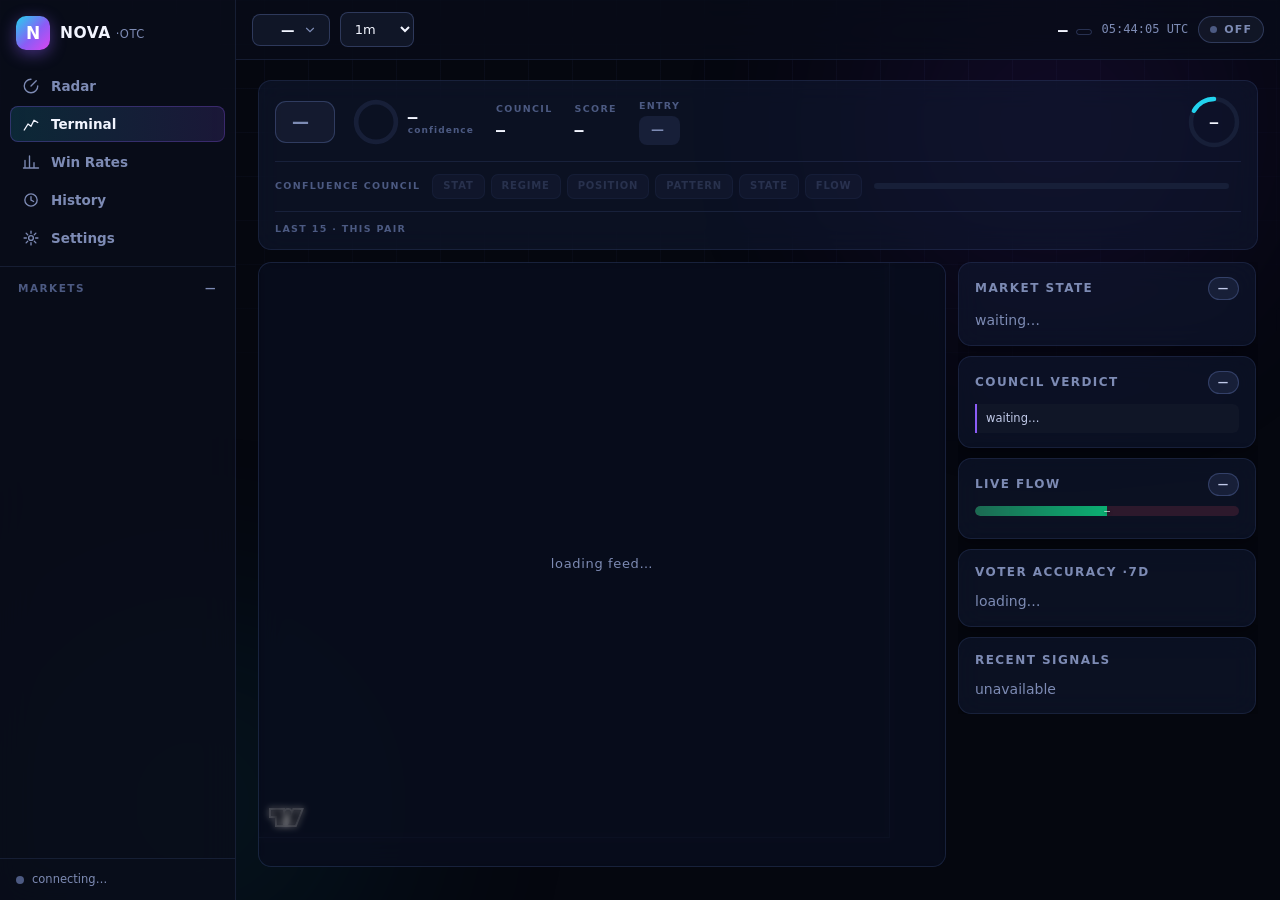
==== commit 682d0e87: "ui: responsive signal panel — structured mobile grid, ring circumference fix, scrollable tables, ada" ====
--- a/static/index.html
+++ b/static/index.html
@@ -87,7 +87,7 @@
         <span id="ticker-price" class="mono">—</span>
         <span id="ticker-chip" class="ticker-chip"></span>
       </div>
-      <div id="utc-clock" class="mono dim">—:—:—</div>
+      <div id="utc-clock" class="mono dim utc-hide">—:—:—</div>
       <div id="status" class="status-pill st-off"><span class="status-dot"></span><span id="status-label">OFF</span></div>
     </header>
 
@@ -162,13 +162,13 @@
                 <small>ENTRY</small>
                 <div id="entry-timing" class="et et-wait">—</div>
               </div>
-              <div class="deck-countdown">
-                <svg class="cd-ring" viewBox="0 0 54 54">
-                  <circle cx="27" cy="27" r="23" class="ring-bg"/>
-                  <circle cx="27" cy="27" r="23" class="ring-fg" id="cd-ring-fg"/>
-                </svg>
-                <div class="cd-num mono" id="chart-countdown">—</div>
-              </div>
+            </div>
+            <div class="deck-countdown">
+              <svg class="cd-ring" viewBox="0 0 54 54">
+                <circle cx="27" cy="27" r="23" class="ring-bg"/>
+                <circle cx="27" cy="27" r="23" class="ring-fg" id="cd-ring-fg"/>
+              </svg>
+              <div class="cd-num mono" id="chart-countdown">—</div>
             </div>
           </div>
 
@@ -179,7 +179,10 @@
             <span id="confluence-note" class="hint"></span>
           </div>
 
-          <div id="accuracy-strip" title="last 15 outcomes on this pair"></div>
+          <div class="acc-wrap">
+            <small class="acc-label">LAST 15 · THIS PAIR</small>
+            <div id="accuracy-strip" title="last 15 outcomes on this pair"></div>
+          </div>
         </div>
 
         <div id="chart-zone">
@@ -260,13 +263,15 @@
         </div>
 
         <div class="panel-card">
-          <table class="table" id="wr-table">
-            <thead><tr>
-              <th>Pair</th><th class="num">Signals</th><th class="num">Win rate</th>
-              <th class="num">CALL</th><th class="num">PUT</th><th>Bias</th><th>Status</th>
-            </tr></thead>
-            <tbody id="wr-rows"><tr><td colspan="7" class="dim">loading…</td></tr></tbody>
-          </table>
+          <div class="table-scroll">
+            <table class="table" id="wr-table">
+              <thead><tr>
+                <th>Pair</th><th class="num">Signals</th><th class="num">Win rate</th>
+                <th class="num">CALL</th><th class="num">PUT</th><th>Bias</th><th>Status</th>
+              </tr></thead>
+              <tbody id="wr-rows"><tr><td colspan="7" class="dim">loading…</td></tr></tbody>
+            </table>
+          </div>
         </div>
       </section>
 
@@ -293,10 +298,12 @@
           <button id="history-refresh" class="btn-ghost">Refresh</button>
         </div>
         <div class="panel-card">
-          <table class="table" id="history-table">
-            <thead><tr><th>Time</th><th>Pair</th><th>Signal</th><th>Strength</th><th>Result</th><th>Why</th></tr></thead>
-            <tbody id="history-rows"><tr><td colspan="6" class="dim">loading…</td></tr></tbody>
-          </table>
+          <div class="table-scroll">
+            <table class="table" id="history-table">
+              <thead><tr><th>Time</th><th>Pair</th><th>Signal</th><th>Strength</th><th>Result</th><th>Why</th></tr></thead>
+              <tbody id="history-rows"><tr><td colspan="6" class="dim">loading…</td></tr></tbody>
+            </table>
+          </div>
         </div>
       </section>
 
--- a/static/style.css
+++ b/static/style.css
@@ -324,12 +324,14 @@
   padding: 14px 16px; margin-bottom: 12px; backdrop-filter: blur(14px);
 }
 .deck-signal { display: flex; align-items: center; gap: 18px; flex-wrap: wrap; }
-.deck-meta { display: flex; align-items: center; gap: 20px; flex-wrap: wrap; flex: 1; }
-.deck-cell small { display: block; font-size: 9.5px; letter-spacing: .14em; color: var(--t-3); font-weight: 700; margin-bottom: 3px; }
+.deck-meta { display: flex; align-items: center; gap: 22px; flex-wrap: wrap; flex: 1; min-width: 0; }
+.deck-cell small { display: block; font-size: 9.5px; letter-spacing: .14em; color: var(--t-3); font-weight: 700; margin-bottom: 4px; }
 .deck-cell .mono { font-size: 15px; font-weight: 700; }
 
 .deck-conf { display: flex; align-items: center; gap: 9px; }
-.conf-ring, .cd-ring { transform: rotate(-90deg); }
+.conf-ring, .cd-ring { transform: rotate(-90deg); display: block; }
+.conf-ring { width: 46px; height: 46px; flex-shrink: 0; }
+.cd-ring { width: 54px; height: 54px; }
 .ring-bg { fill: none; stroke: var(--bg-3); stroke-width: 4.5; }
 .ring-fg { fill: none; stroke: var(--cyan); stroke-width: 4.5; stroke-linecap: round; stroke-dasharray: 119.4; stroke-dashoffset: 119.4; transition: stroke-dashoffset .5s ease, stroke .3s; }
 #conf-ring-fg { stroke: var(--violet); }
@@ -338,7 +340,7 @@
 .conf-num { display: flex; flex-direction: column; line-height: 1.1; }
 .conf-num .mono { font-size: 16px; font-weight: 800; }
 .conf-num small, .cd-num small { font-size: 9px; letter-spacing: .12em; color: var(--t-3); font-weight: 700; }
-.deck-countdown { position: relative; width: 54px; height: 54px; }
+.deck-countdown { position: relative; width: 54px; height: 54px; flex-shrink: 0; margin-left: auto; }
 .cd-num { position: absolute; inset: 0; display: grid; place-items: center; font-size: 14px; font-weight: 800; }
 
 .et { font-weight: 900; font-size: 13px; letter-spacing: .08em; padding: 5px 12px; border-radius: 8px; }
@@ -363,7 +365,9 @@
 #confluence-bar { flex: 1; min-width: 120px; height: 6px; border-radius: 4px; background: var(--bg-3); overflow: hidden; }
 #confluence-fill { height: 100%; width: 0%; background: var(--grad); border-radius: 4px; transition: width .5s ease; }
 
-#accuracy-strip { display: flex; gap: 5px; margin-top: 12px; }
+.acc-wrap { display: flex; align-items: center; gap: 10px; margin-top: 12px; padding-top: 10px; border-top: 1px solid var(--hair); }
+.acc-label { font-size: 9.5px; letter-spacing: .14em; color: var(--t-3); font-weight: 800; white-space: nowrap; }
+#accuracy-strip { display: flex; gap: 5px; flex-wrap: wrap; }
 .acc-dot { width: 10px; height: 10px; border-radius: 3px; background: var(--bg-3); }
 .acc-dot.a-c { background: var(--up); box-shadow: 0 0 6px rgba(0,226,138,.5); }
 .acc-dot.a-w { background: var(--down); box-shadow: 0 0 6px rgba(255,77,109,.5); }
@@ -511,10 +515,19 @@
 #signal-popup-meta { font-size: 11.5px; color: var(--t-2); line-height: 1.5; }
 #signal-popup-close { position: absolute; top: 8px; right: 10px; color: var(--t-3); font-size: 13px; }
 
+/* ══ Tables · horizontal scroll on narrow screens ══ */
+.table-scroll { overflow-x: auto; -webkit-overflow-scrolling: touch; }
+.table-scroll .table { min-width: 620px; }
+
 /* ══ Bottom tabs (mobile) ══ */
 #bottom-tabs { display: none; }
 
-/* ══ Responsive ══ */
+/* ═══════════════════════════════════════════════════════════════════
+   RESPONSIVE
+   ≤1023px : tablet/phone chrome (drawer sidebar, bottom tabs, 1-col chart)
+   ≤760px  : phone layouts (signal deck becomes a structured grid)
+   ≤560px  : small phones (compact everything)
+   ═══════════════════════════════════════════════════════════════════ */
 @media (max-width: 1023px) {
   #sidebar {
     position: fixed; left: 0; top: 0; bottom: 0; z-index: 80;
@@ -540,15 +553,124 @@
   .tab-btn.active svg { filter: drop-shadow(0 0 6px rgba(139,92,246,.8)); }
   #chart-zone { grid-template-columns: 1fr; }
   #side-panel { max-height: none; }
-  #chart-wrap { height: 52vh; }
-  .wr-summary { grid-template-columns: 1fr; }
+  #chart-wrap { height: 46vh; min-height: 300px; }
+  .wr-summary { grid-template-columns: repeat(3, 1fr); }
+  .wr-card { text-align: center; padding: 11px 8px; }
+  .wr-card .mono { font-size: 20px; }
   #ticker { display: none; }
-  .page { padding: 16px 14px 30px; }
-}
+  .page { padding: 14px 12px calc(var(--tabs-h) + 30px); }
+  #page-settings .panel-card { max-width: none; }
+}
+
+/* ── phones: signal deck becomes a tidy, predictable grid ── */
+@media (max-width: 760px) {
+  /* deck top row: badge left · countdown right */
+  .deck-signal {
+    display: grid;
+    grid-template-columns: 1fr auto;
+    grid-template-areas:
+      "badge cd"
+      "cells cells";
+    gap: 12px 12px;
+    align-items: center;
+  }
+  #signal-badge {
+    grid-area: badge;
+    width: 100%; min-height: 52px;
+    justify-content: center;
+    padding: 10px 14px;
+  }
+  .sig-dir { font-size: 19px; }
+  .deck-countdown { grid-area: cd; margin-left: 0; }
+  .deck-meta {
+    grid-area: cells;
+    display: grid;
+    grid-template-columns: repeat(3, 1fr);
+    gap: 8px;
+  }
+  /* each stat becomes a compact centred tile */
+  .deck-conf, .deck-meta .deck-cell {
+    background: var(--bg-2);
+    border: 1px solid var(--hair);
+    border-radius: 10px;
+    padding: 9px 6px 8px;
+    display: flex; flex-direction: column; align-items: center; justify-content: center;
+    text-align: center; gap: 6px;
+    min-width: 0;
+  }
+  .deck-cell small { margin-bottom: 0; }
+  .deck-cell .mono { font-size: 14px; }
+  .deck-countdown { justify-self: end; }
+  /* entry spans the full width as a banner */
+  #entry-cell { grid-column: 1 / -1; flex-direction: row; justify-content: space-between; padding: 9px 12px; }
+  #entry-cell .et { flex: 1; margin-left: 10px; text-align: center; font-size: 12.5px; padding: 7px 10px; }
+
+  /* confluence stacks into labelled rows */
+  #confluence-strip {
+    display: grid;
+    grid-template-columns: 1fr auto;
+    grid-template-areas:
+      "label label"
+      "chips chips"
+      "bar bar"
+      "note note";
+    gap: 8px;
+    margin-top: 12px; padding-top: 11px;
+  }
+  #confluence-strip > small { grid-area: label; }
+  #voter-chips { grid-area: chips; }
+  .voter-chip { padding: 4px 9px; }
+  #confluence-bar { grid-area: bar; width: 100%; min-width: 0; }
+  #confluence-note { grid-area: note; }
+
+  /* accuracy strip keeps its label on one line, dots fit beside it */
+  .acc-wrap { gap: 8px; }
+  .acc-label { flex-shrink: 0; font-size: 9px; }
+  #accuracy-strip { gap: 4px; }
+  .acc-dot { width: 8px; height: 8px; border-radius: 2.5px; }
+
+  /* side panel cards breathe */
+  .panel-card { padding: 13px 14px; }
+  .reasons { max-height: none; }
+
+  /* signal popup becomes a toast above the bottom tabs */
+  #signal-popup {
+    top: auto; bottom: calc(var(--tabs-h) + env(safe-area-inset-bottom) + 14px);
+    left: 12px; right: 12px; min-width: 0;
+  }
+}
+
+/* ── small phones ── */
 @media (max-width: 560px) {
-  .deck-signal { gap: 10px; }
-  .deck-meta { gap: 12px; }
   .utc-hide { display: none; }
+  #topbar { padding: 0 10px; gap: 8px; }
+  #pair-btn { min-width: 0; max-width: 52vw; padding: 7px 9px; }
+  #pair-btn-label { overflow: hidden; text-overflow: ellipsis; white-space: nowrap; }
+  #tf-select { width: 62px; padding: 7px 6px; }
+  .status-pill { padding: 5px 8px; font-size: 10px; }
+
+  .stat-row { grid-template-columns: repeat(2, 1fr); gap: 8px; }
+  .stat-card { padding: 11px 12px; }
+  .stat-value { font-size: 17px; }
+
+  .wr-card .mono { font-size: 16px; }
+  .wr-card small { font-size: 9px; }
+  .wr-meta { font-size: 9.5px; }
+  .wr-controls { gap: 8px; }
+  .seg button { padding: 7px 10px; }
+
+  .hist-controls select { flex: 1 1 130px; min-width: 0; }
+  .wr-controls #wr-days { flex-wrap: wrap; }
+
+  /* stack the accuracy label above the dots when space runs out */
+  .acc-wrap { flex-direction: column; align-items: flex-start; gap: 7px; }
+
+  #chart-wrap { height: 42vh; }
+  .page-head h1 { font-size: 21px; }
+  .page-sub { font-size: 12.5px; }
+  .section-head { flex-direction: column; gap: 2px; margin: 18px 0 10px; }
+  .sig-badge { padding: 7px 12px; }
+  .et { font-size: 12px; }
 }
 
 @media (prefers-reduced-motion: reduce) {
